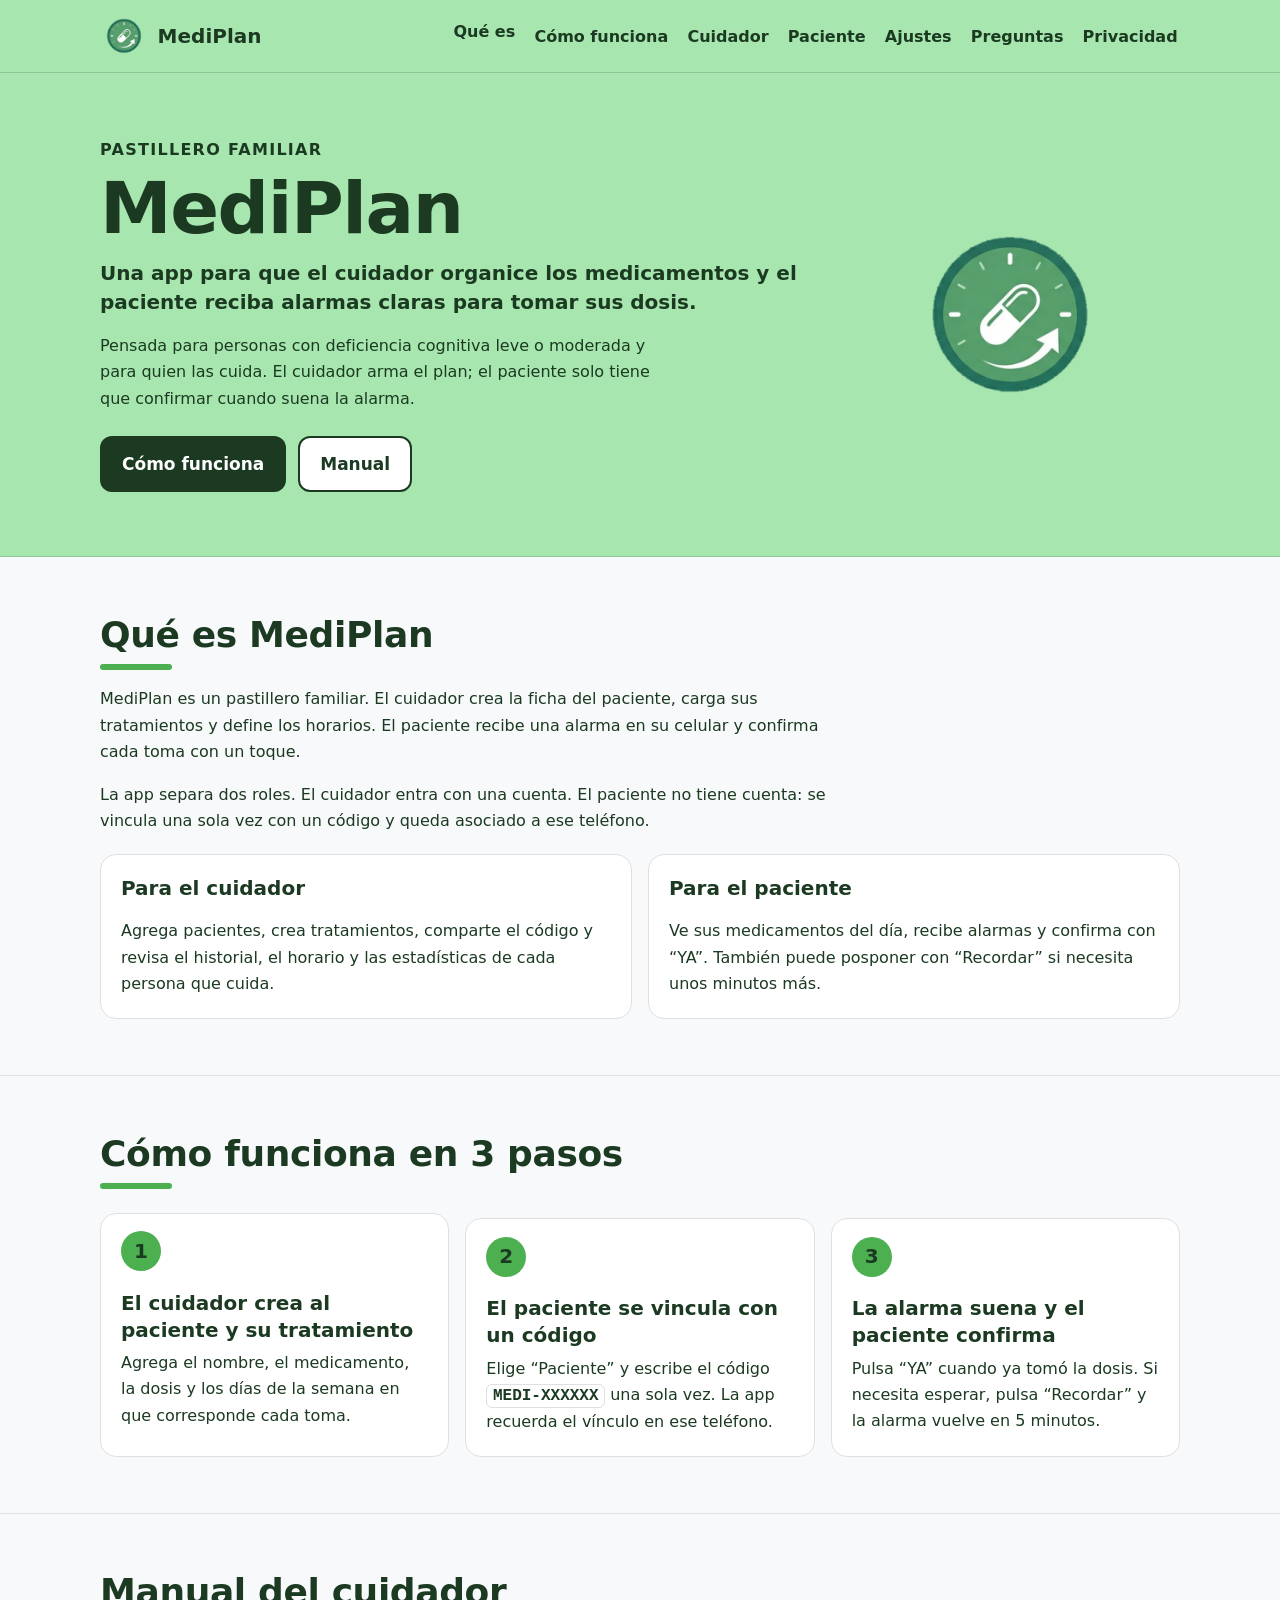
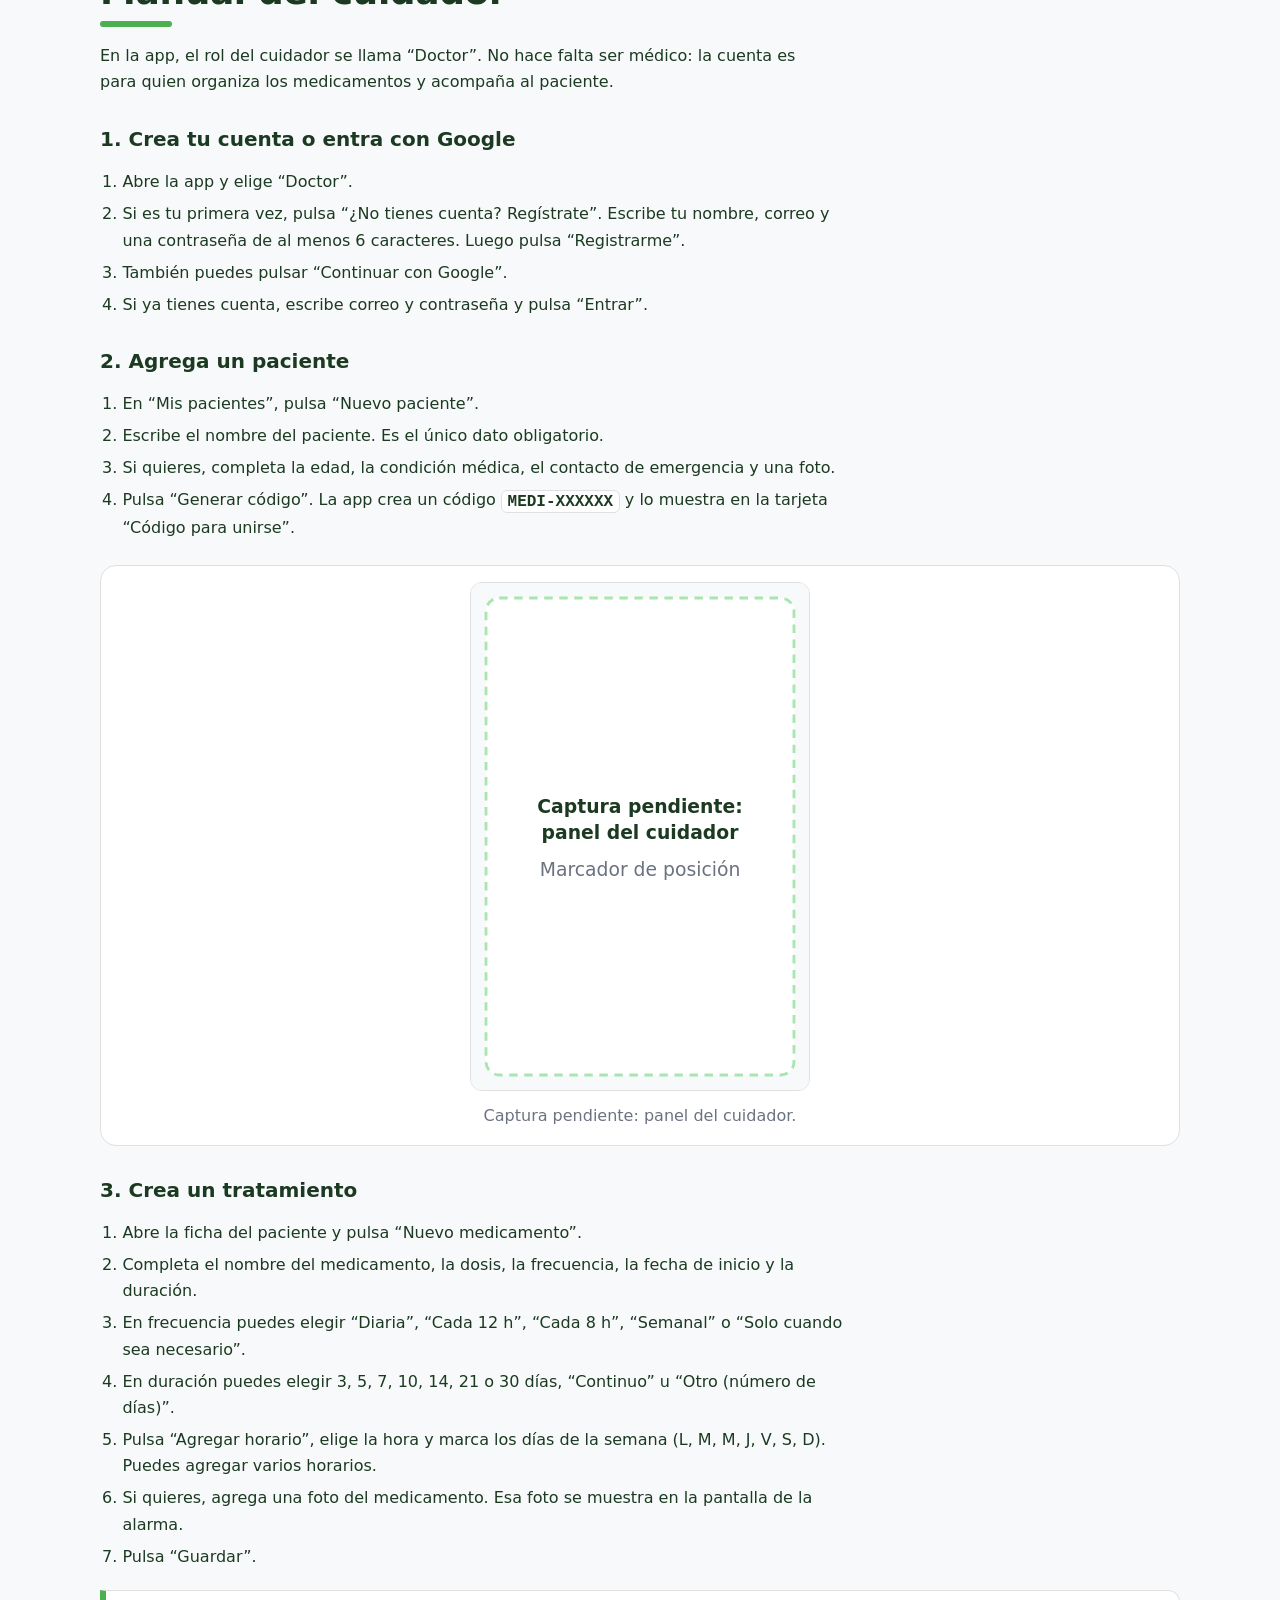
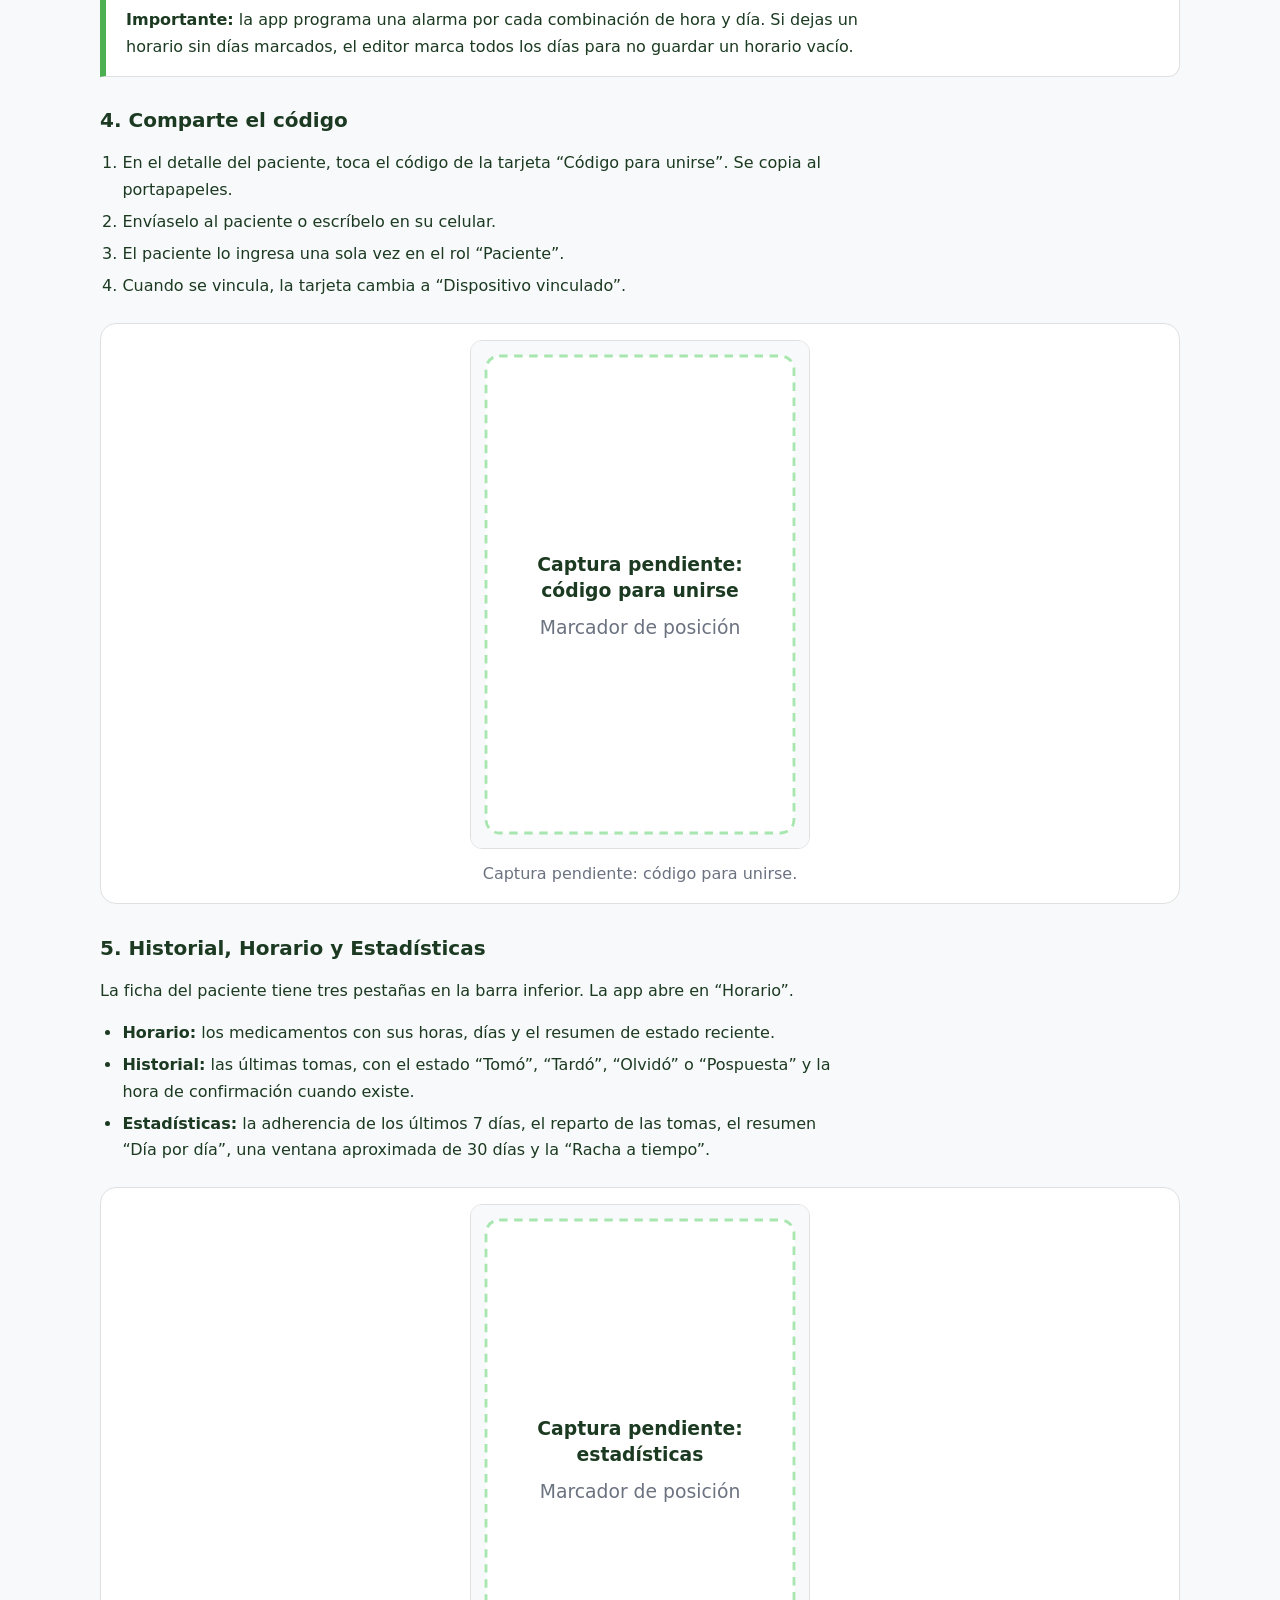
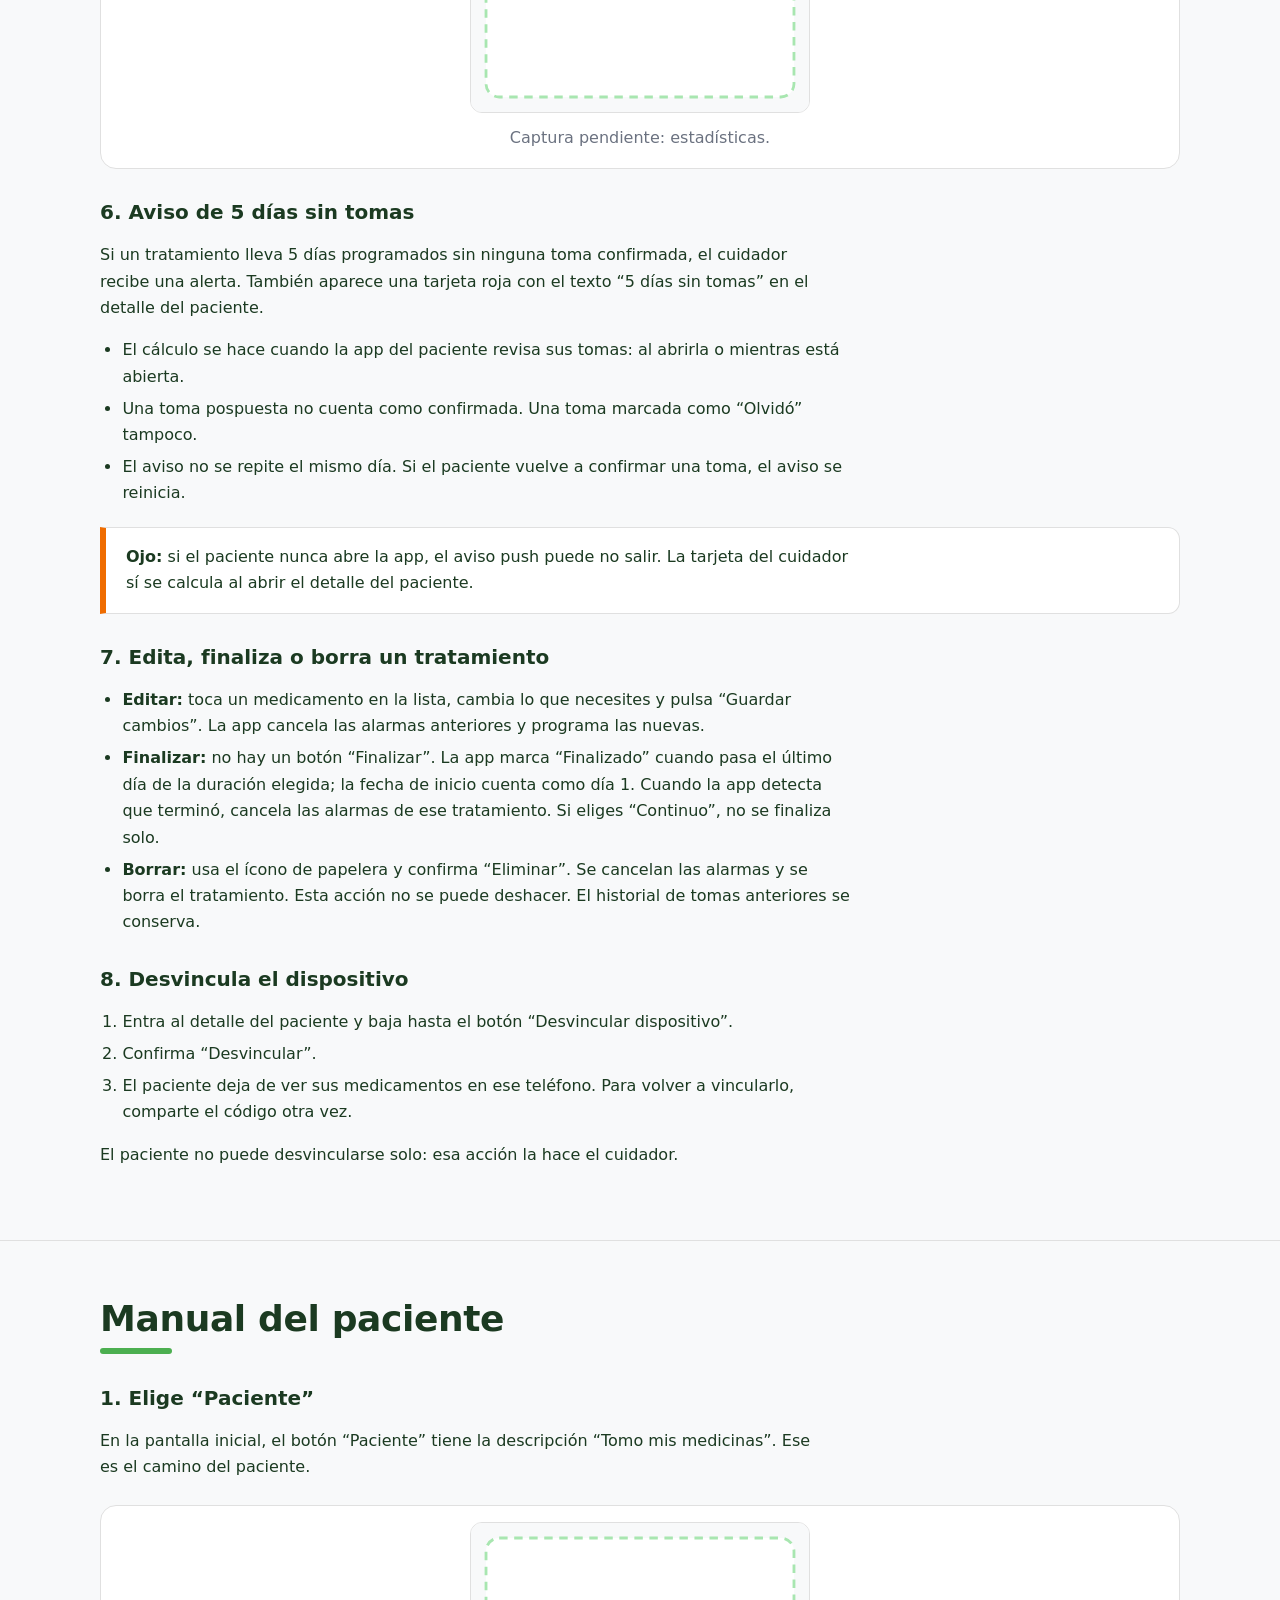
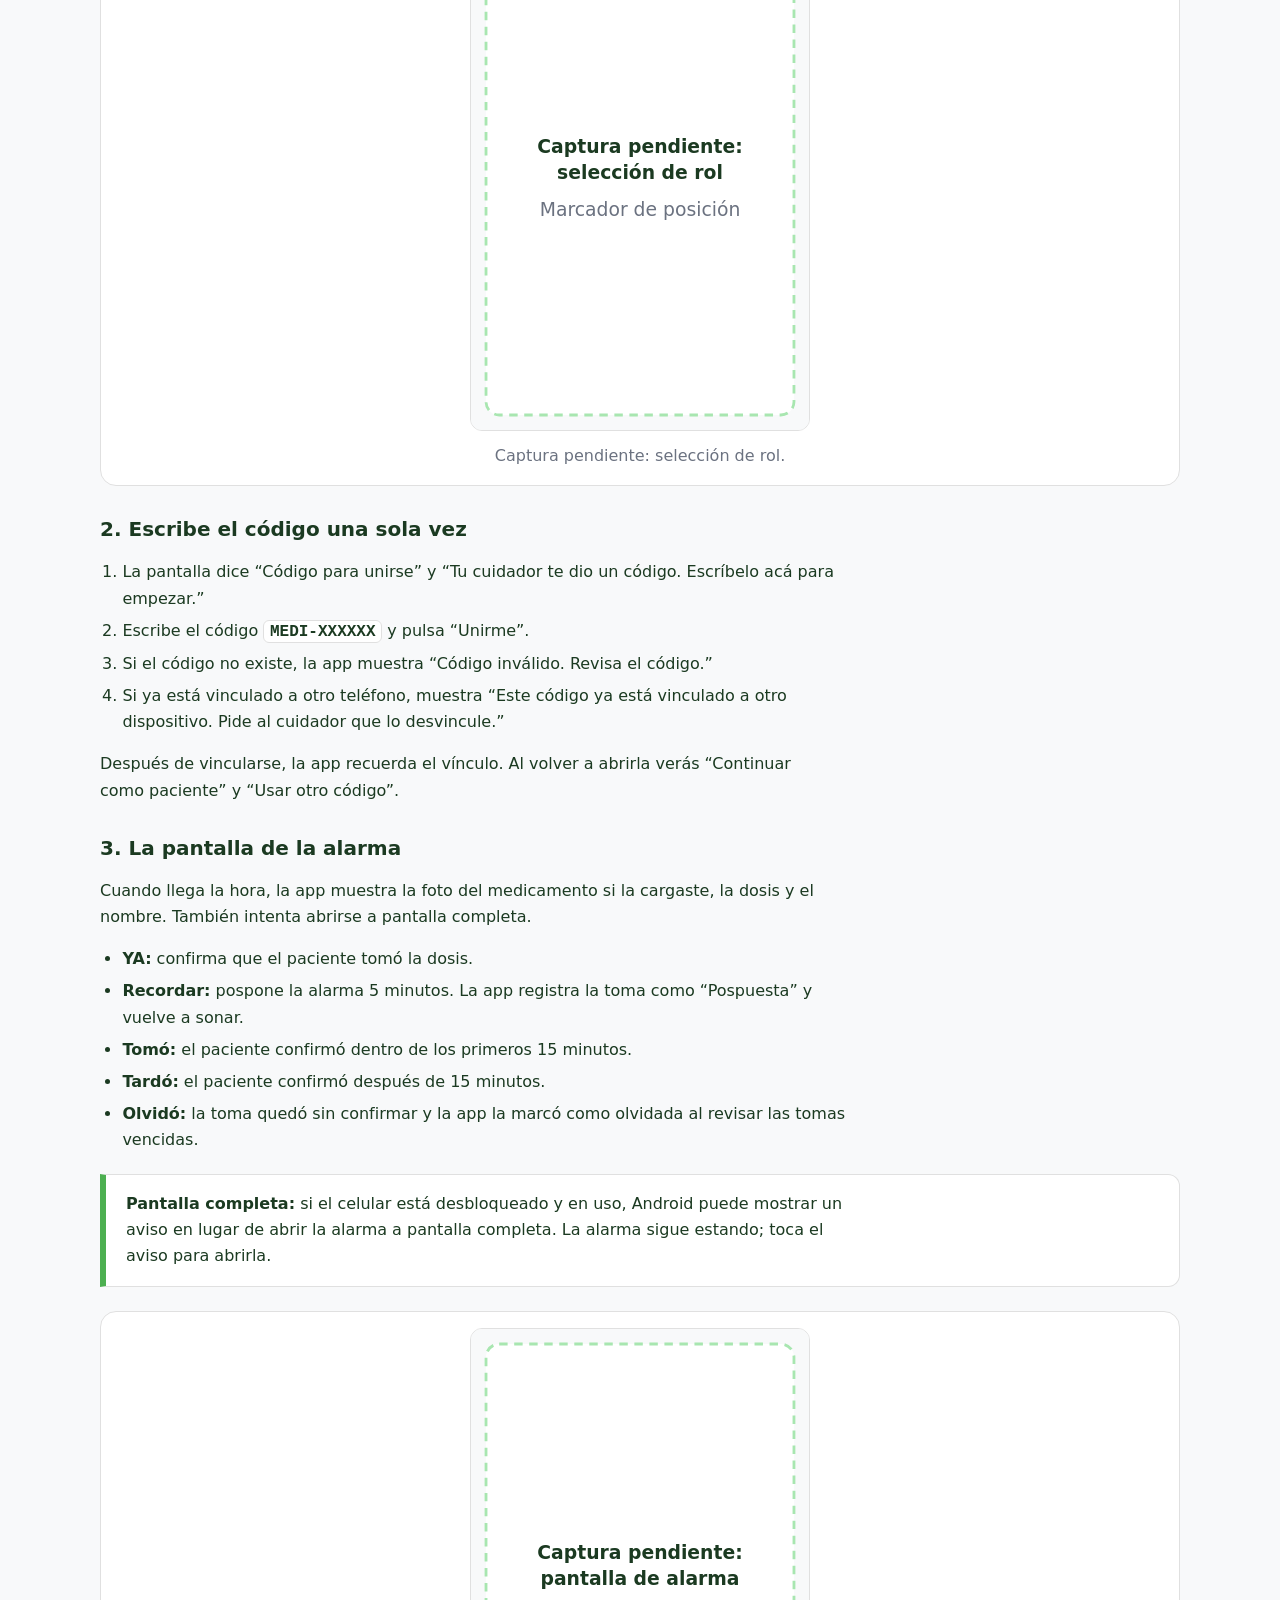
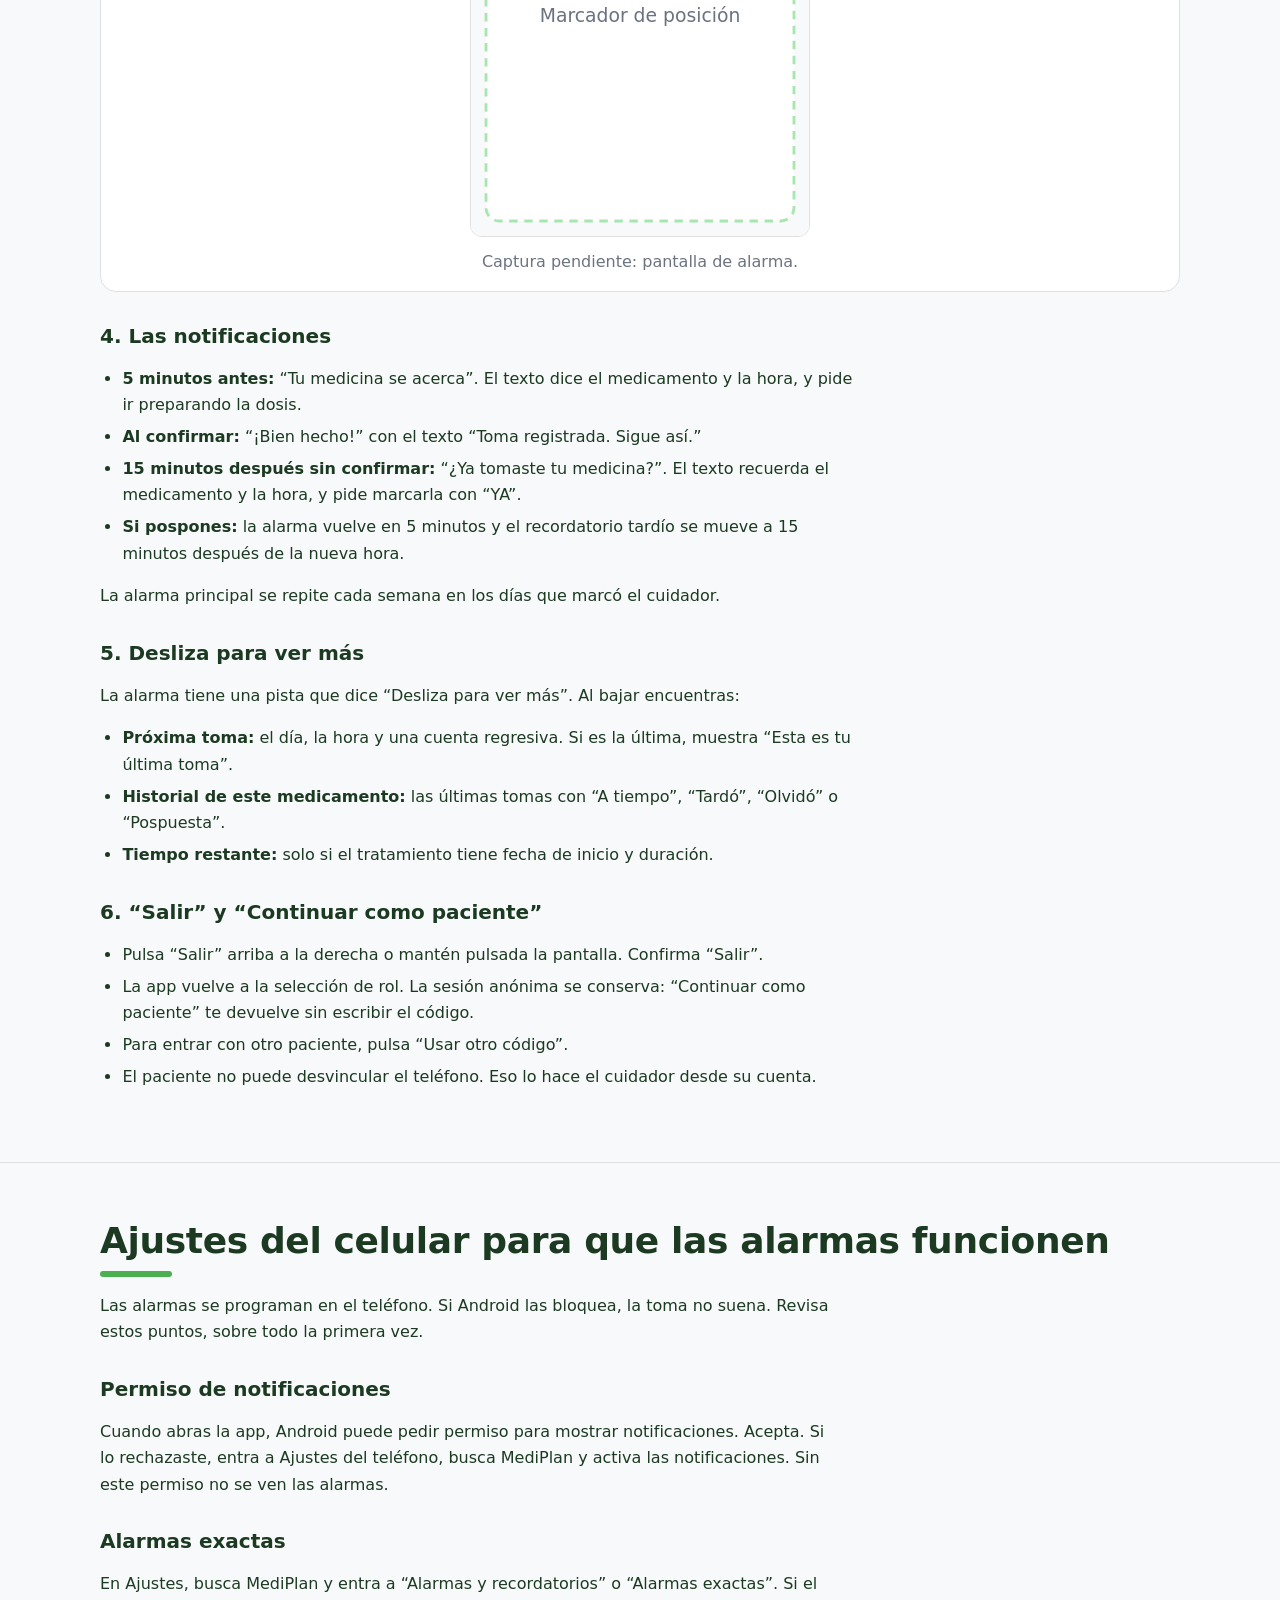
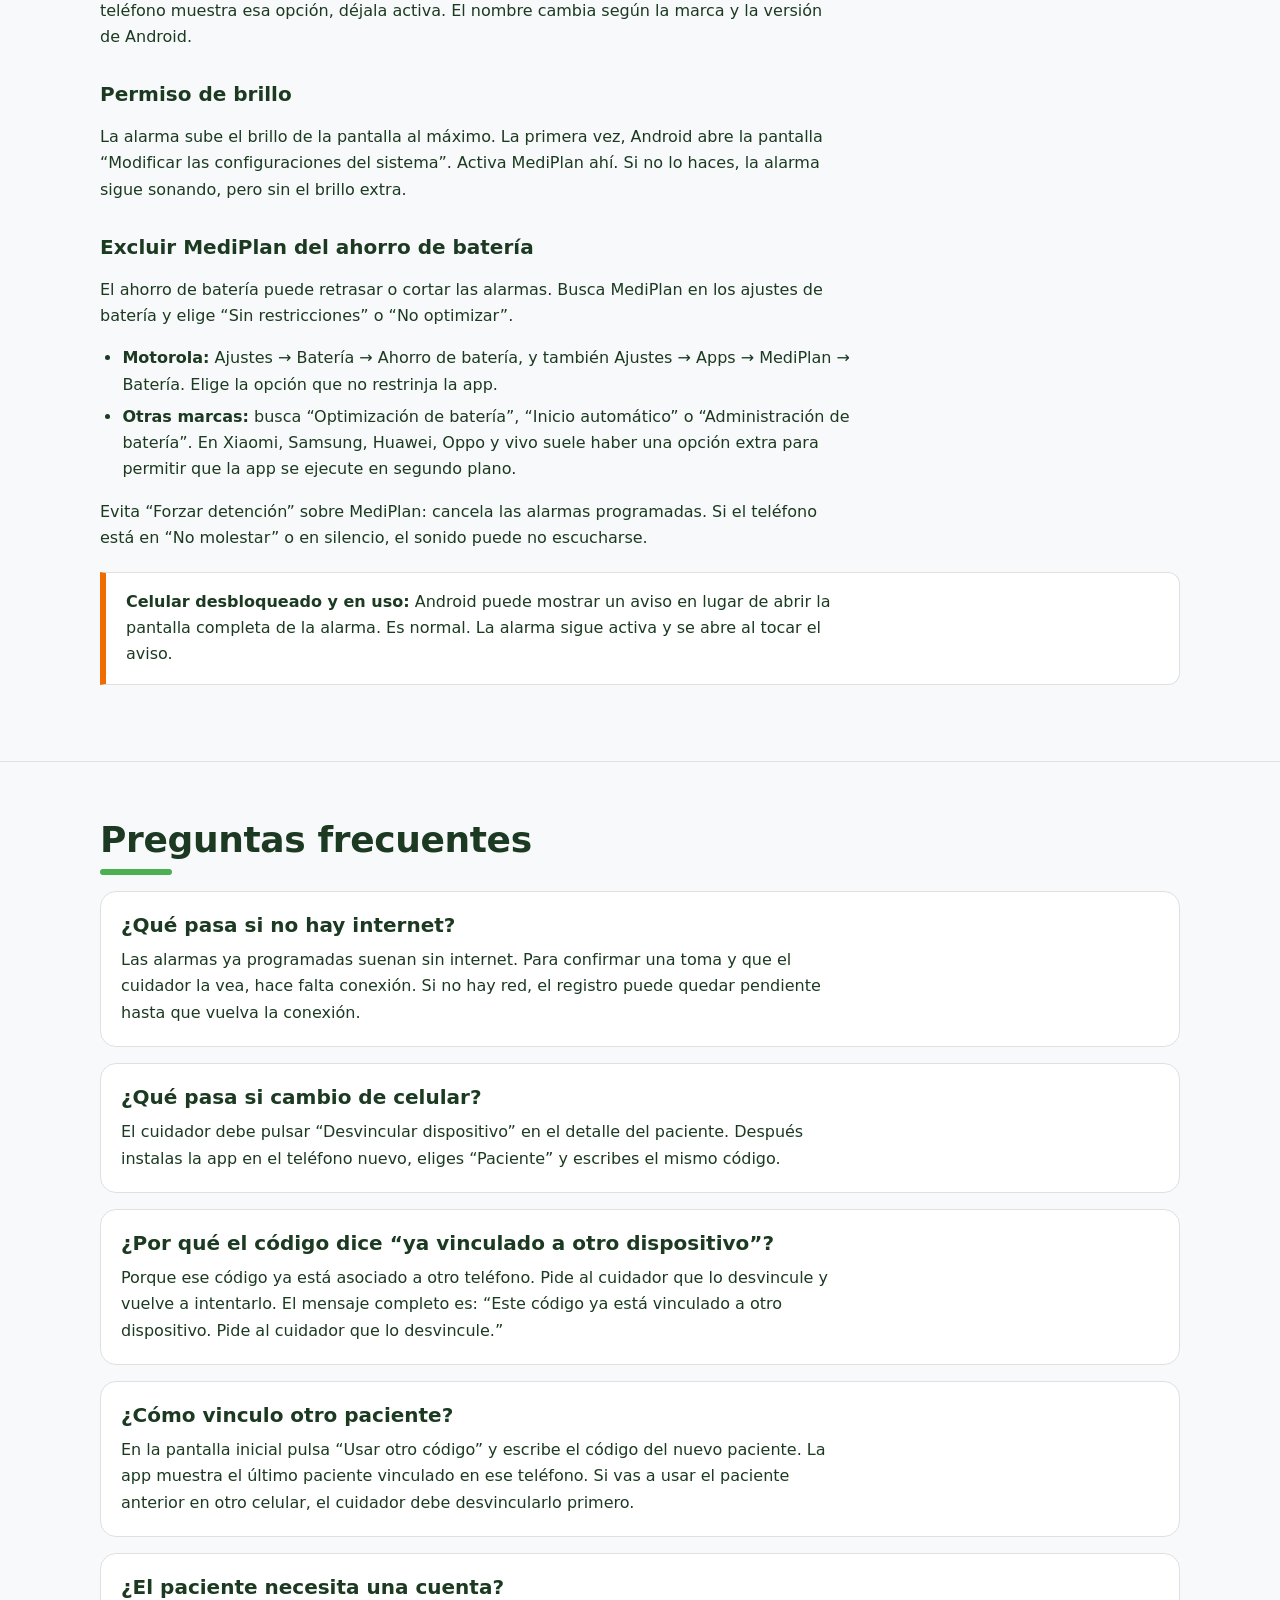
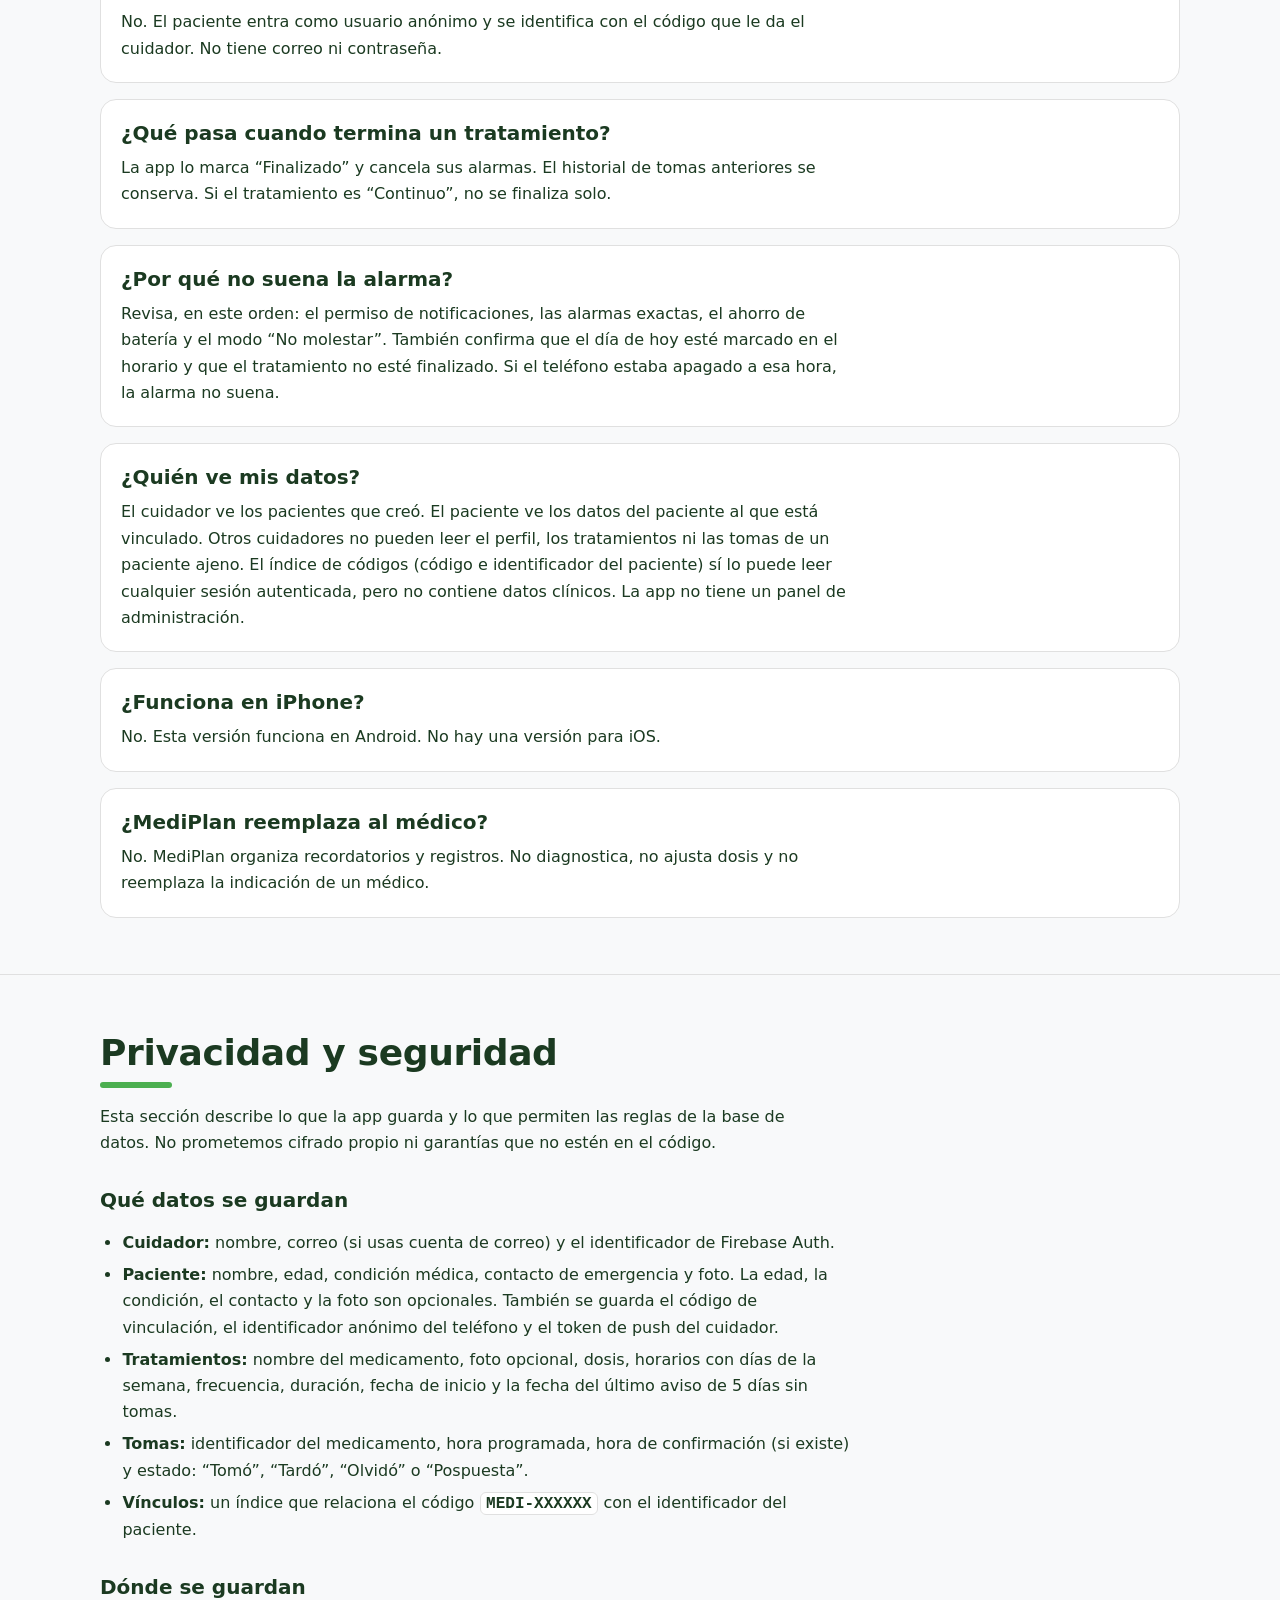
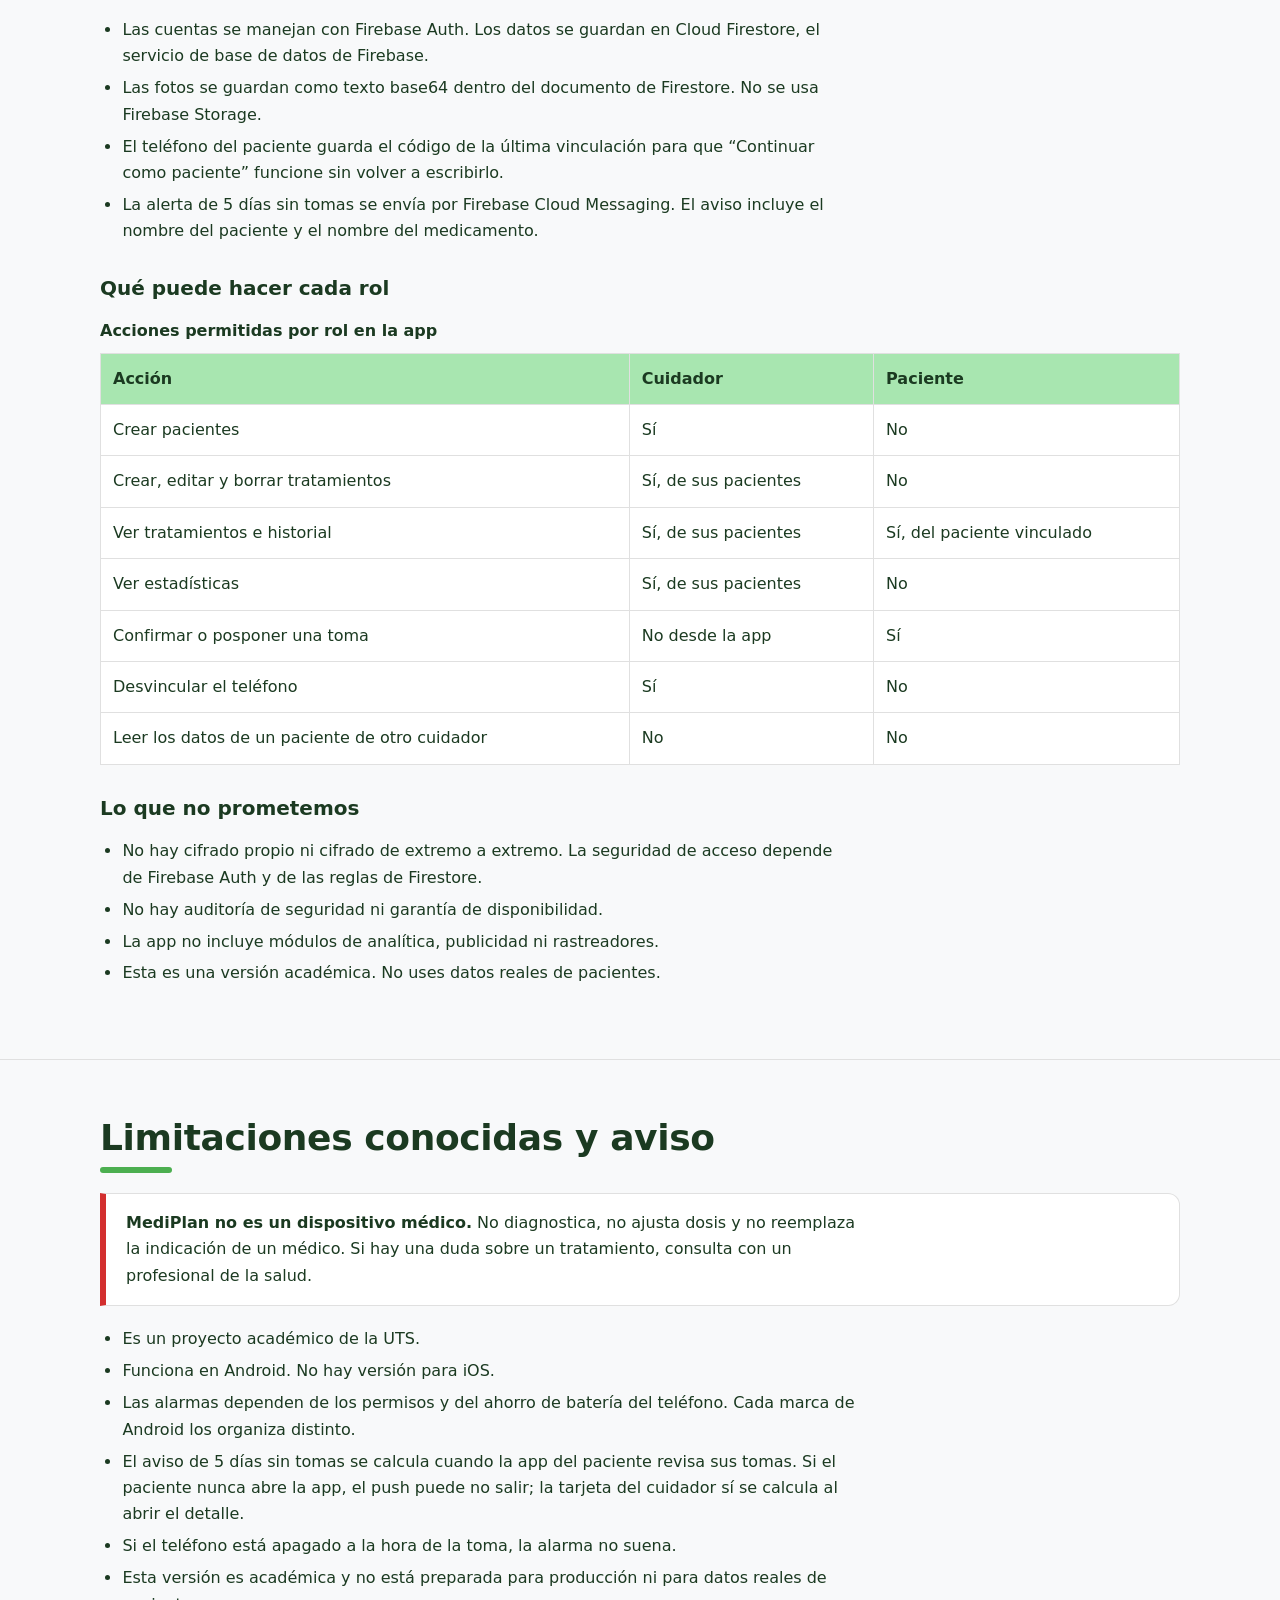
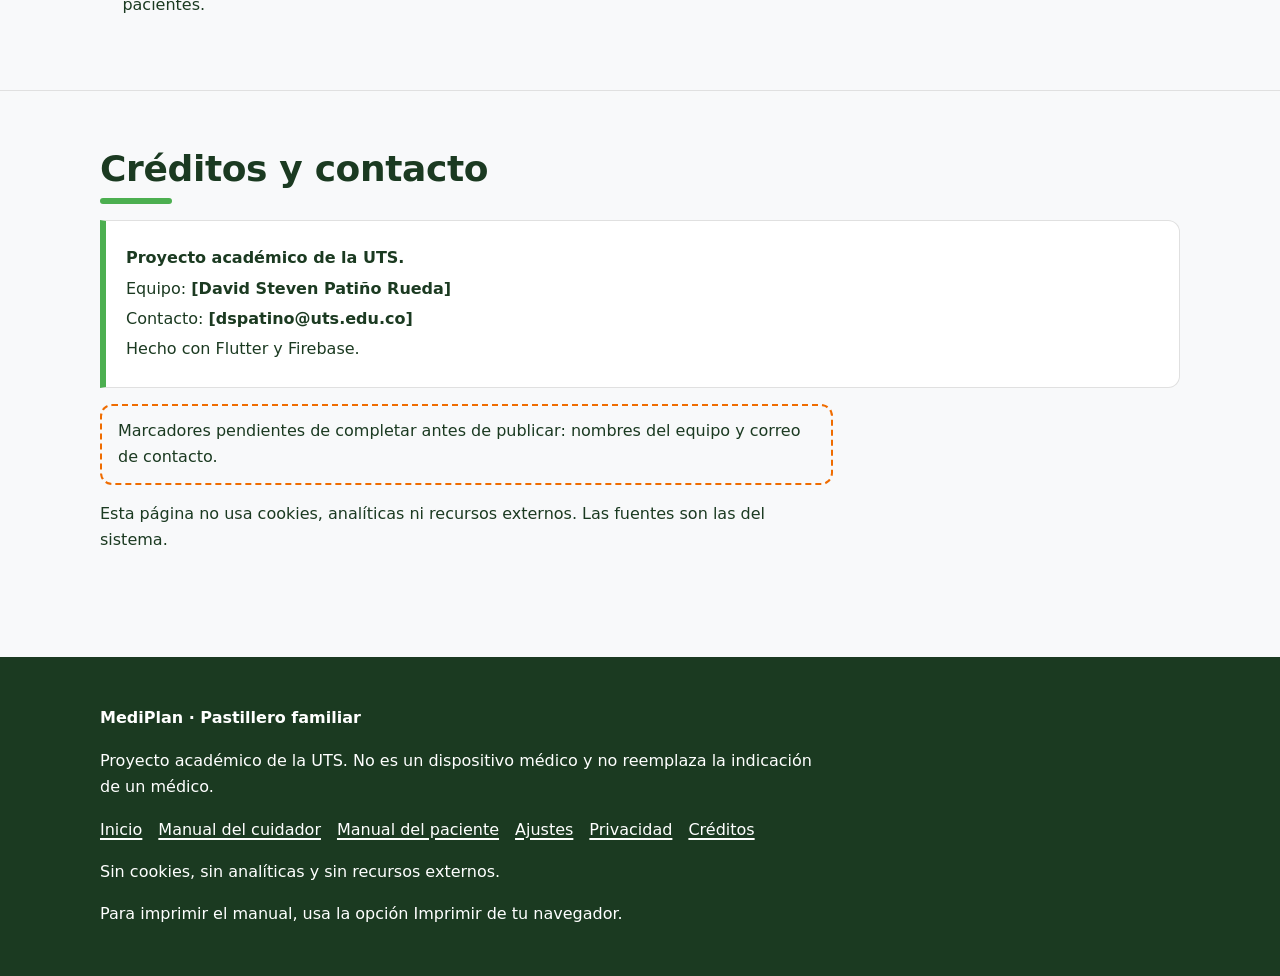
==== docs/index.html @ 3fa8bda4 "Landing page y manual de MediPlan en docs/" ====
<!DOCTYPE html>
<html lang="es">
<head>
<!--
  MediPlan · Página de presentación y manual
  ==========================================
  ANTES DE PUBLICAR, completa este bloque y la sección #creditos:

    Equipo:   [David Steven Patiño Rueda]
    Contacto: [correoej123@gmail.com]

  No hay enlaces externos, analíticas, cookies ni recursos remotos.
  Las capturas son marcadores en docs/img/: reemplázalos por imágenes reales
  cuando las tengas.
-->
  <meta charset="utf-8">
  <meta name="viewport" content="width=device-width, initial-scale=1">
  <meta name="description" content="MediPlan: pastillero familiar para cuidadores y pacientes. Manual de uso, alarmas, ajustes del celular y privacidad.">
  <meta name="theme-color" content="#A8E6B0">
  <title>MediPlan · Pastillero familiar</title>
  <link rel="icon" href="img/logo.png" type="image/png">
  <link rel="stylesheet" href="styles.css">
</head>
<body>
  <a class="skip-link" href="#contenido">Saltar al contenido</a>

  <header class="site-header">
    <div class="wrap header-inner">
      <a class="brand" href="#inicio" aria-label="MediPlan, volver al inicio">
        <img src="img/logo.png" alt="Logo de MediPlan: reloj verde con una cápsula y una flecha circular" width="48" height="48">
        <span>MediPlan</span>
      </a>
      <nav aria-label="Navegación principal">
        <ul class="nav-list">
          <li><a href="#que-es">Qué es</a></li>
          <li><a href="#como-funciona">Cómo funciona</a></li>
          <li><a href="#manual-cuidador">Cuidador</a></li>
          <li><a href="#manual-paciente">Paciente</a></li>
          <li><a href="#ajustes">Ajustes</a></li>
          <li><a href="#faq">Preguntas</a></li>
          <li><a href="#privacidad">Privacidad</a></li>
        </ul>
      </nav>
    </div>
  </header>

  <main id="contenido">
    <section id="inicio" class="hero" aria-labelledby="inicio-titulo">
      <div class="wrap hero-grid">
        <div>
          <p class="eyebrow">Pastillero familiar</p>
          <h1 id="inicio-titulo">MediPlan</h1>
          <p class="lead">Una app para que el cuidador organice los medicamentos y el paciente reciba alarmas claras para tomar sus dosis.</p>
          <p>Pensada para personas con deficiencia cognitiva leve o moderada y para quien las cuida. El cuidador arma el plan; el paciente solo tiene que confirmar cuando suena la alarma.</p>
          <div class="actions">
            <a class="btn btn-primary" href="#como-funciona">Cómo funciona</a>
            <a class="btn btn-secondary" href="#manual-cuidador">Manual</a>
          </div>
        </div>
        <div class="hero-art">
          <img src="img/logo.png" alt="Logo de MediPlan: círculo verde con un reloj, una cápsula y una flecha circular" width="220" height="220">
        </div>
      </div>
    </section>

    <section id="que-es" class="section" aria-labelledby="que-es-titulo">
      <div class="wrap">
        <h2 id="que-es-titulo">Qué es MediPlan</h2>
        <p>MediPlan es un pastillero familiar. El cuidador crea la ficha del paciente, carga sus tratamientos y define los horarios. El paciente recibe una alarma en su celular y confirma cada toma con un toque.</p>
        <p>La app separa dos roles. El cuidador entra con una cuenta. El paciente no tiene cuenta: se vincula una sola vez con un código y queda asociado a ese teléfono.</p>
        <div class="cards two">
          <article class="card">
            <h3>Para el cuidador</h3>
            <p>Agrega pacientes, crea tratamientos, comparte el código y revisa el historial, el horario y las estadísticas de cada persona que cuida.</p>
          </article>
          <article class="card">
            <h3>Para el paciente</h3>
            <p>Ve sus medicamentos del día, recibe alarmas y confirma con “YA”. También puede posponer con “Recordar” si necesita unos minutos más.</p>
          </article>
        </div>
      </div>
    </section>

    <section id="como-funciona" class="section" aria-labelledby="como-funciona-titulo">
      <div class="wrap">
        <h2 id="como-funciona-titulo">Cómo funciona en 3 pasos</h2>
        <ol class="steps">
          <li>
            <h3>El cuidador crea al paciente y su tratamiento</h3>
            <p>Agrega el nombre, el medicamento, la dosis y los días de la semana en que corresponde cada toma.</p>
          </li>
          <li>
            <h3>El paciente se vincula con un código</h3>
            <p>Elige “Paciente” y escribe el código <code>MEDI-XXXXXX</code> una sola vez. La app recuerda el vínculo en ese teléfono.</p>
          </li>
          <li>
            <h3>La alarma suena y el paciente confirma</h3>
            <p>Pulsa “YA” cuando ya tomó la dosis. Si necesita esperar, pulsa “Recordar” y la alarma vuelve en 5 minutos.</p>
          </li>
        </ol>
      </div>
    </section>

    <section id="manual-cuidador" class="section" aria-labelledby="manual-cuidador-titulo">
      <div class="wrap">
        <h2 id="manual-cuidador-titulo">Manual del cuidador</h2>
        <p>En la app, el rol del cuidador se llama “Doctor”. No hace falta ser médico: la cuenta es para quien organiza los medicamentos y acompaña al paciente.</p>

        <h3>1. Crea tu cuenta o entra con Google</h3>
        <ol>
          <li>Abre la app y elige “Doctor”.</li>
          <li>Si es tu primera vez, pulsa “¿No tienes cuenta? Regístrate”. Escribe tu nombre, correo y una contraseña de al menos 6 caracteres. Luego pulsa “Registrarme”.</li>
          <li>También puedes pulsar “Continuar con Google”.</li>
          <li>Si ya tienes cuenta, escribe correo y contraseña y pulsa “Entrar”.</li>
        </ol>

        <h3>2. Agrega un paciente</h3>
        <ol>
          <li>En “Mis pacientes”, pulsa “Nuevo paciente”.</li>
          <li>Escribe el nombre del paciente. Es el único dato obligatorio.</li>
          <li>Si quieres, completa la edad, la condición médica, el contacto de emergencia y una foto.</li>
          <li>Pulsa “Generar código”. La app crea un código <code>MEDI-XXXXXX</code> y lo muestra en la tarjeta “Código para unirse”.</li>
        </ol>
        <figure>
          <img src="img/captura-panel-cuidador.svg" alt="Captura pendiente: panel del cuidador" width="720" height="1080" loading="lazy">
          <figcaption>Captura pendiente: panel del cuidador.</figcaption>
        </figure>

        <h3>3. Crea un tratamiento</h3>
        <ol>
          <li>Abre la ficha del paciente y pulsa “Nuevo medicamento”.</li>
          <li>Completa el nombre del medicamento, la dosis, la frecuencia, la fecha de inicio y la duración.</li>
          <li>En frecuencia puedes elegir “Diaria”, “Cada 12 h”, “Cada 8 h”, “Semanal” o “Solo cuando sea necesario”.</li>
          <li>En duración puedes elegir 3, 5, 7, 10, 14, 21 o 30 días, “Continuo” u “Otro (número de días)”.</li>
          <li>Pulsa “Agregar horario”, elige la hora y marca los días de la semana (L, M, M, J, V, S, D). Puedes agregar varios horarios.</li>
          <li>Si quieres, agrega una foto del medicamento. Esa foto se muestra en la pantalla de la alarma.</li>
          <li>Pulsa “Guardar”.</li>
        </ol>
        <div class="callout">
          <p><strong>Importante:</strong> la app programa una alarma por cada combinación de hora y día. Si dejas un horario sin días marcados, el editor marca todos los días para no guardar un horario vacío.</p>
        </div>

        <h3>4. Comparte el código</h3>
        <ol>
          <li>En el detalle del paciente, toca el código de la tarjeta “Código para unirse”. Se copia al portapapeles.</li>
          <li>Envíaselo al paciente o escríbelo en su celular.</li>
          <li>El paciente lo ingresa una sola vez en el rol “Paciente”.</li>
          <li>Cuando se vincula, la tarjeta cambia a “Dispositivo vinculado”.</li>
        </ol>
        <figure>
          <img src="img/captura-codigo.svg" alt="Captura pendiente: código para unirse" width="720" height="1080" loading="lazy">
          <figcaption>Captura pendiente: código para unirse.</figcaption>
        </figure>

        <h3>5. Historial, Horario y Estadísticas</h3>
        <p>La ficha del paciente tiene tres pestañas en la barra inferior. La app abre en “Horario”.</p>
        <ul>
          <li><strong>Horario:</strong> los medicamentos con sus horas, días y el resumen de estado reciente.</li>
          <li><strong>Historial:</strong> las últimas tomas, con el estado “Tomó”, “Tardó”, “Olvidó” o “Pospuesta” y la hora de confirmación cuando existe.</li>
          <li><strong>Estadísticas:</strong> la adherencia de los últimos 7 días, el reparto de las tomas, el resumen “Día por día”, una ventana aproximada de 30 días y la “Racha a tiempo”.</li>
        </ul>
        <figure>
          <img src="img/captura-estadisticas.svg" alt="Captura pendiente: estadísticas" width="720" height="1080" loading="lazy">
          <figcaption>Captura pendiente: estadísticas.</figcaption>
        </figure>

        <h3>6. Aviso de 5 días sin tomas</h3>
        <p>Si un tratamiento lleva 5 días programados sin ninguna toma confirmada, el cuidador recibe una alerta. También aparece una tarjeta roja con el texto “5 días sin tomas” en el detalle del paciente.</p>
        <ul>
          <li>El cálculo se hace cuando la app del paciente revisa sus tomas: al abrirla o mientras está abierta.</li>
          <li>Una toma pospuesta no cuenta como confirmada. Una toma marcada como “Olvidó” tampoco.</li>
          <li>El aviso no se repite el mismo día. Si el paciente vuelve a confirmar una toma, el aviso se reinicia.</li>
        </ul>
        <div class="callout callout-warning">
          <p><strong>Ojo:</strong> si el paciente nunca abre la app, el aviso push puede no salir. La tarjeta del cuidador sí se calcula al abrir el detalle del paciente.</p>
        </div>

        <h3>7. Edita, finaliza o borra un tratamiento</h3>
        <ul>
          <li><strong>Editar:</strong> toca un medicamento en la lista, cambia lo que necesites y pulsa “Guardar cambios”. La app cancela las alarmas anteriores y programa las nuevas.</li>
          <li><strong>Finalizar:</strong> no hay un botón “Finalizar”. La app marca “Finalizado” cuando pasa el último día de la duración elegida; la fecha de inicio cuenta como día 1. Cuando la app detecta que terminó, cancela las alarmas de ese tratamiento. Si eliges “Continuo”, no se finaliza solo.</li>
          <li><strong>Borrar:</strong> usa el ícono de papelera y confirma “Eliminar”. Se cancelan las alarmas y se borra el tratamiento. Esta acción no se puede deshacer. El historial de tomas anteriores se conserva.</li>
        </ul>

        <h3>8. Desvincula el dispositivo</h3>
        <ol>
          <li>Entra al detalle del paciente y baja hasta el botón “Desvincular dispositivo”.</li>
          <li>Confirma “Desvincular”.</li>
          <li>El paciente deja de ver sus medicamentos en ese teléfono. Para volver a vincularlo, comparte el código otra vez.</li>
        </ol>
        <p>El paciente no puede desvincularse solo: esa acción la hace el cuidador.</p>
      </div>
    </section>

    <section id="manual-paciente" class="section" aria-labelledby="manual-paciente-titulo">
      <div class="wrap">
        <h2 id="manual-paciente-titulo">Manual del paciente</h2>

        <h3>1. Elige “Paciente”</h3>
        <p>En la pantalla inicial, el botón “Paciente” tiene la descripción “Tomo mis medicinas”. Ese es el camino del paciente.</p>
        <figure>
          <img src="img/captura-seleccion-rol.svg" alt="Captura pendiente: selección de rol" width="720" height="1080" loading="lazy">
          <figcaption>Captura pendiente: selección de rol.</figcaption>
        </figure>

        <h3>2. Escribe el código una sola vez</h3>
        <ol>
          <li>La pantalla dice “Código para unirse” y “Tu cuidador te dio un código. Escríbelo acá para empezar.”</li>
          <li>Escribe el código <code>MEDI-XXXXXX</code> y pulsa “Unirme”.</li>
          <li>Si el código no existe, la app muestra “Código inválido. Revisa el código.”</li>
          <li>Si ya está vinculado a otro teléfono, muestra “Este código ya está vinculado a otro dispositivo. Pide al cuidador que lo desvincule.”</li>
        </ol>
        <p>Después de vincularse, la app recuerda el vínculo. Al volver a abrirla verás “Continuar como paciente” y “Usar otro código”.</p>

        <h3>3. La pantalla de la alarma</h3>
        <p>Cuando llega la hora, la app muestra la foto del medicamento si la cargaste, la dosis y el nombre. También intenta abrirse a pantalla completa.</p>
        <ul>
          <li><strong>YA:</strong> confirma que el paciente tomó la dosis.</li>
          <li><strong>Recordar:</strong> pospone la alarma 5 minutos. La app registra la toma como “Pospuesta” y vuelve a sonar.</li>
          <li><strong>Tomó:</strong> el paciente confirmó dentro de los primeros 15 minutos.</li>
          <li><strong>Tardó:</strong> el paciente confirmó después de 15 minutos.</li>
          <li><strong>Olvidó:</strong> la toma quedó sin confirmar y la app la marcó como olvidada al revisar las tomas vencidas.</li>
        </ul>
        <div class="callout">
          <p><strong>Pantalla completa:</strong> si el celular está desbloqueado y en uso, Android puede mostrar un aviso en lugar de abrir la alarma a pantalla completa. La alarma sigue estando; toca el aviso para abrirla.</p>
        </div>
        <figure>
          <img src="img/captura-alarma.svg" alt="Captura pendiente: pantalla de alarma" width="720" height="1080" loading="lazy">
          <figcaption>Captura pendiente: pantalla de alarma.</figcaption>
        </figure>

        <h3>4. Las notificaciones</h3>
        <ul>
          <li><strong>5 minutos antes:</strong> “Tu medicina se acerca”. El texto dice el medicamento y la hora, y pide ir preparando la dosis.</li>
          <li><strong>Al confirmar:</strong> “¡Bien hecho!” con el texto “Toma registrada. Sigue así.”</li>
          <li><strong>15 minutos después sin confirmar:</strong> “¿Ya tomaste tu medicina?”. El texto recuerda el medicamento y la hora, y pide marcarla con “YA”.</li>
          <li><strong>Si pospones:</strong> la alarma vuelve en 5 minutos y el recordatorio tardío se mueve a 15 minutos después de la nueva hora.</li>
        </ul>
        <p>La alarma principal se repite cada semana en los días que marcó el cuidador.</p>

        <h3>5. Desliza para ver más</h3>
        <p>La alarma tiene una pista que dice “Desliza para ver más”. Al bajar encuentras:</p>
        <ul>
          <li><strong>Próxima toma:</strong> el día, la hora y una cuenta regresiva. Si es la última, muestra “Esta es tu última toma”.</li>
          <li><strong>Historial de este medicamento:</strong> las últimas tomas con “A tiempo”, “Tardó”, “Olvidó” o “Pospuesta”.</li>
          <li><strong>Tiempo restante:</strong> solo si el tratamiento tiene fecha de inicio y duración.</li>
        </ul>

        <h3>6. “Salir” y “Continuar como paciente”</h3>
        <ul>
          <li>Pulsa “Salir” arriba a la derecha o mantén pulsada la pantalla. Confirma “Salir”.</li>
          <li>La app vuelve a la selección de rol. La sesión anónima se conserva: “Continuar como paciente” te devuelve sin escribir el código.</li>
          <li>Para entrar con otro paciente, pulsa “Usar otro código”.</li>
          <li>El paciente no puede desvincular el teléfono. Eso lo hace el cuidador desde su cuenta.</li>
        </ul>
      </div>
    </section>

    <section id="ajustes" class="section" aria-labelledby="ajustes-titulo">
      <div class="wrap">
        <h2 id="ajustes-titulo">Ajustes del celular para que las alarmas funcionen</h2>
        <p>Las alarmas se programan en el teléfono. Si Android las bloquea, la toma no suena. Revisa estos puntos, sobre todo la primera vez.</p>

        <h3>Permiso de notificaciones</h3>
        <p>Cuando abras la app, Android puede pedir permiso para mostrar notificaciones. Acepta. Si lo rechazaste, entra a Ajustes del teléfono, busca MediPlan y activa las notificaciones. Sin este permiso no se ven las alarmas.</p>

        <h3>Alarmas exactas</h3>
        <p>En Ajustes, busca MediPlan y entra a “Alarmas y recordatorios” o “Alarmas exactas”. Si el teléfono muestra esa opción, déjala activa. El nombre cambia según la marca y la versión de Android.</p>

        <h3>Permiso de brillo</h3>
        <p>La alarma sube el brillo de la pantalla al máximo. La primera vez, Android abre la pantalla “Modificar las configuraciones del sistema”. Activa MediPlan ahí. Si no lo haces, la alarma sigue sonando, pero sin el brillo extra.</p>

        <h3>Excluir MediPlan del ahorro de batería</h3>
        <p>El ahorro de batería puede retrasar o cortar las alarmas. Busca MediPlan en los ajustes de batería y elige “Sin restricciones” o “No optimizar”.</p>
        <ul>
          <li><strong>Motorola:</strong> Ajustes → Batería → Ahorro de batería, y también Ajustes → Apps → MediPlan → Batería. Elige la opción que no restrinja la app.</li>
          <li><strong>Otras marcas:</strong> busca “Optimización de batería”, “Inicio automático” o “Administración de batería”. En Xiaomi, Samsung, Huawei, Oppo y vivo suele haber una opción extra para permitir que la app se ejecute en segundo plano.</li>
        </ul>
        <p>Evita “Forzar detención” sobre MediPlan: cancela las alarmas programadas. Si el teléfono está en “No molestar” o en silencio, el sonido puede no escucharse.</p>

        <div class="callout callout-warning">
          <p><strong>Celular desbloqueado y en uso:</strong> Android puede mostrar un aviso en lugar de abrir la pantalla completa de la alarma. Es normal. La alarma sigue activa y se abre al tocar el aviso.</p>
        </div>
      </div>
    </section>

    <section id="faq" class="section" aria-labelledby="faq-titulo">
      <div class="wrap">
        <h2 id="faq-titulo">Preguntas frecuentes</h2>

        <article class="faq-item">
          <h3>¿Qué pasa si no hay internet?</h3>
          <p>Las alarmas ya programadas suenan sin internet. Para confirmar una toma y que el cuidador la vea, hace falta conexión. Si no hay red, el registro puede quedar pendiente hasta que vuelva la conexión.</p>
        </article>

        <article class="faq-item">
          <h3>¿Qué pasa si cambio de celular?</h3>
          <p>El cuidador debe pulsar “Desvincular dispositivo” en el detalle del paciente. Después instalas la app en el teléfono nuevo, eliges “Paciente” y escribes el mismo código.</p>
        </article>

        <article class="faq-item">
          <h3>¿Por qué el código dice “ya vinculado a otro dispositivo”?</h3>
          <p>Porque ese código ya está asociado a otro teléfono. Pide al cuidador que lo desvincule y vuelve a intentarlo. El mensaje completo es: “Este código ya está vinculado a otro dispositivo. Pide al cuidador que lo desvincule.”</p>
        </article>

        <article class="faq-item">
          <h3>¿Cómo vinculo otro paciente?</h3>
          <p>En la pantalla inicial pulsa “Usar otro código” y escribe el código del nuevo paciente. La app muestra el último paciente vinculado en ese teléfono. Si vas a usar el paciente anterior en otro celular, el cuidador debe desvincularlo primero.</p>
        </article>

        <article class="faq-item">
          <h3>¿El paciente necesita una cuenta?</h3>
          <p>No. El paciente entra como usuario anónimo y se identifica con el código que le da el cuidador. No tiene correo ni contraseña.</p>
        </article>

        <article class="faq-item">
          <h3>¿Qué pasa cuando termina un tratamiento?</h3>
          <p>La app lo marca “Finalizado” y cancela sus alarmas. El historial de tomas anteriores se conserva. Si el tratamiento es “Continuo”, no se finaliza solo.</p>
        </article>

        <article class="faq-item">
          <h3>¿Por qué no suena la alarma?</h3>
          <p>Revisa, en este orden: el permiso de notificaciones, las alarmas exactas, el ahorro de batería y el modo “No molestar”. También confirma que el día de hoy esté marcado en el horario y que el tratamiento no esté finalizado. Si el teléfono estaba apagado a esa hora, la alarma no suena.</p>
        </article>

        <article class="faq-item">
          <h3>¿Quién ve mis datos?</h3>
          <p>El cuidador ve los pacientes que creó. El paciente ve los datos del paciente al que está vinculado. Otros cuidadores no pueden leer el perfil, los tratamientos ni las tomas de un paciente ajeno. El índice de códigos (código e identificador del paciente) sí lo puede leer cualquier sesión autenticada, pero no contiene datos clínicos. La app no tiene un panel de administración.</p>
        </article>

        <article class="faq-item">
          <h3>¿Funciona en iPhone?</h3>
          <p>No. Esta versión funciona en Android. No hay una versión para iOS.</p>
        </article>

        <article class="faq-item">
          <h3>¿MediPlan reemplaza al médico?</h3>
          <p>No. MediPlan organiza recordatorios y registros. No diagnostica, no ajusta dosis y no reemplaza la indicación de un médico.</p>
        </article>
      </div>
    </section>

    <section id="privacidad" class="section" aria-labelledby="privacidad-titulo">
      <div class="wrap">
        <h2 id="privacidad-titulo">Privacidad y seguridad</h2>
        <p>Esta sección describe lo que la app guarda y lo que permiten las reglas de la base de datos. No prometemos cifrado propio ni garantías que no estén en el código.</p>

        <h3>Qué datos se guardan</h3>
        <ul>
          <li><strong>Cuidador:</strong> nombre, correo (si usas cuenta de correo) y el identificador de Firebase Auth.</li>
          <li><strong>Paciente:</strong> nombre, edad, condición médica, contacto de emergencia y foto. La edad, la condición, el contacto y la foto son opcionales. También se guarda el código de vinculación, el identificador anónimo del teléfono y el token de push del cuidador.</li>
          <li><strong>Tratamientos:</strong> nombre del medicamento, foto opcional, dosis, horarios con días de la semana, frecuencia, duración, fecha de inicio y la fecha del último aviso de 5 días sin tomas.</li>
          <li><strong>Tomas:</strong> identificador del medicamento, hora programada, hora de confirmación (si existe) y estado: “Tomó”, “Tardó”, “Olvidó” o “Pospuesta”.</li>
          <li><strong>Vínculos:</strong> un índice que relaciona el código <code>MEDI-XXXXXX</code> con el identificador del paciente.</li>
        </ul>

        <h3>Dónde se guardan</h3>
        <ul>
          <li>Las cuentas se manejan con Firebase Auth. Los datos se guardan en Cloud Firestore, el servicio de base de datos de Firebase.</li>
          <li>Las fotos se guardan como texto base64 dentro del documento de Firestore. No se usa Firebase Storage.</li>
          <li>El teléfono del paciente guarda el código de la última vinculación para que “Continuar como paciente” funcione sin volver a escribirlo.</li>
          <li>La alerta de 5 días sin tomas se envía por Firebase Cloud Messaging. El aviso incluye el nombre del paciente y el nombre del medicamento.</li>
        </ul>

        <h3>Qué puede hacer cada rol</h3>
        <div class="table-wrap">
          <table>
            <caption>Acciones permitidas por rol en la app</caption>
            <thead>
              <tr>
                <th scope="col">Acción</th>
                <th scope="col">Cuidador</th>
                <th scope="col">Paciente</th>
              </tr>
            </thead>
            <tbody>
              <tr>
                <td>Crear pacientes</td>
                <td>Sí</td>
                <td>No</td>
              </tr>
              <tr>
                <td>Crear, editar y borrar tratamientos</td>
                <td>Sí, de sus pacientes</td>
                <td>No</td>
              </tr>
              <tr>
                <td>Ver tratamientos e historial</td>
                <td>Sí, de sus pacientes</td>
                <td>Sí, del paciente vinculado</td>
              </tr>
              <tr>
                <td>Ver estadísticas</td>
                <td>Sí, de sus pacientes</td>
                <td>No</td>
              </tr>
              <tr>
                <td>Confirmar o posponer una toma</td>
                <td>No desde la app</td>
                <td>Sí</td>
              </tr>
              <tr>
                <td>Desvincular el teléfono</td>
                <td>Sí</td>
                <td>No</td>
              </tr>
              <tr>
                <td>Leer los datos de un paciente de otro cuidador</td>
                <td>No</td>
                <td>No</td>
              </tr>
            </tbody>
          </table>
        </div>

        <h3>Lo que no prometemos</h3>
        <ul>
          <li>No hay cifrado propio ni cifrado de extremo a extremo. La seguridad de acceso depende de Firebase Auth y de las reglas de Firestore.</li>
          <li>No hay auditoría de seguridad ni garantía de disponibilidad.</li>
          <li>La app no incluye módulos de analítica, publicidad ni rastreadores.</li>
          <li>Esta es una versión académica. No uses datos reales de pacientes.</li>
        </ul>
      </div>
    </section>

    <section id="limitaciones" class="section" aria-labelledby="limitaciones-titulo">
      <div class="wrap">
        <h2 id="limitaciones-titulo">Limitaciones conocidas y aviso</h2>
        <div class="callout callout-danger">
          <p><strong>MediPlan no es un dispositivo médico.</strong> No diagnostica, no ajusta dosis y no reemplaza la indicación de un médico. Si hay una duda sobre un tratamiento, consulta con un profesional de la salud.</p>
        </div>
        <ul>
          <li>Es un proyecto académico de la UTS.</li>
          <li>Funciona en Android. No hay versión para iOS.</li>
          <li>Las alarmas dependen de los permisos y del ahorro de batería del teléfono. Cada marca de Android los organiza distinto.</li>
          <li>El aviso de 5 días sin tomas se calcula cuando la app del paciente revisa sus tomas. Si el paciente nunca abre la app, el push puede no salir; la tarjeta del cuidador sí se calcula al abrir el detalle.</li>
          <li>Si el teléfono está apagado a la hora de la toma, la alarma no suena.</li>
          <li>Esta versión es académica y no está preparada para producción ni para datos reales de pacientes.</li>
        </ul>
      </div>
    </section>

    <section id="creditos" class="section" aria-labelledby="creditos-titulo">
      <div class="wrap">
        <h2 id="creditos-titulo">Créditos y contacto</h2>
        <div class="credits">
          <p><strong>Proyecto académico de la UTS.</strong></p>
          <p>Equipo: <strong>[David Steven Patiño Rueda]</strong></p>
          <p>Contacto: <strong>[dspatino@uts.edu.co]</strong></p>
          <p>Hecho con Flutter y Firebase.</p>
        </div>
        <p class="todo">Marcadores pendientes de completar antes de publicar: nombres del equipo y correo de contacto.</p>
        <p>Esta página no usa cookies, analíticas ni recursos externos. Las fuentes son las del sistema.</p>
      </div>
    </section>
  </main>

  <footer class="site-footer">
    <div class="wrap">
      <p><strong>MediPlan · Pastillero familiar</strong></p>
      <p>Proyecto académico de la UTS. No es un dispositivo médico y no reemplaza la indicación de un médico.</p>
      <nav aria-label="Navegación del pie de página">
        <ul class="footer-nav">
          <li><a href="#inicio">Inicio</a></li>
          <li><a href="#manual-cuidador">Manual del cuidador</a></li>
          <li><a href="#manual-paciente">Manual del paciente</a></li>
          <li><a href="#ajustes">Ajustes</a></li>
          <li><a href="#privacidad">Privacidad</a></li>
          <li><a href="#creditos">Créditos</a></li>
        </ul>
      </nav>
      <p>Sin cookies, sin analíticas y sin recursos externos.</p>
      <p class="no-print">Para imprimir el manual, usa la opción Imprimir de tu navegador.</p>
    </div>
  </footer>
</body>
</html>
---- docs/styles.css ----
/*
  MediPlan · Hoja de estilos
  Paleta extraída de lib/theme/app_colors.dart.
  Sin fuentes externas, sin CDN y sin recursos remotos.
  Mobile-first. Todo el texto visible usa 1rem (16 px) o más.
*/

:root {
  --primary: #A8E6B0;
  --accent: #4CAF50;
  --on-green: #1B3A21;
  --background: #F8F9FA;
  --text-secondary: #6B7280;
  --border: #E0E0E0;
  --surface: #FFFFFF;
  --error: #D32F2F;
  --warning: #EF6C00;
  --amber: #F9A825;
  --max-width: 1080px;
  --radius: 16px;
}

*,
*::before,
*::after {
  box-sizing: border-box;
}

html {
  font-size: 100%;
  scroll-behavior: smooth;
}

body {
  margin: 0;
  background: var(--background);
  color: var(--on-green);
  font-family: system-ui, -apple-system, "Segoe UI", Roboto, "Helvetica Neue", Arial, sans-serif;
  font-size: 1rem;
  line-height: 1.65;
}

img {
  max-width: 100%;
  height: auto;
}

a {
  color: var(--on-green);
  text-decoration-thickness: 2px;
  text-underline-offset: 3px;
}

a:hover {
  text-decoration-thickness: 3px;
}

:focus-visible {
  outline: 3px solid #0B57D0;
  outline-offset: 3px;
  border-radius: 4px;
}

.wrap {
  width: min(100% - 2rem, var(--max-width));
  margin-inline: auto;
}

.skip-link {
  position: absolute;
  top: -5rem;
  left: 1rem;
  z-index: 100;
  padding: 0.75rem 1rem;
  border-radius: 8px;
  background: var(--on-green);
  color: #FFFFFF;
  font-weight: 700;
  text-decoration: none;
}

.skip-link:focus {
  top: 1rem;
}

/* Encabezado */

.site-header {
  background: var(--primary);
  border-bottom: 1px solid rgba(27, 58, 33, 0.18);
}

.header-inner {
  display: flex;
  flex-wrap: wrap;
  align-items: center;
  justify-content: space-between;
  gap: 0.5rem 1.5rem;
  padding-block: 0.75rem;
}

.brand {
  display: inline-flex;
  align-items: center;
  gap: 0.6rem;
  color: var(--on-green);
  font-size: 1.25rem;
  font-weight: 800;
  text-decoration: none;
}

.brand img {
  width: 48px;
  height: 48px;
  object-fit: contain;
}

.nav-list {
  display: flex;
  flex-wrap: wrap;
  gap: 0.15rem 0.9rem;
  margin: 0;
  padding: 0;
  list-style: none;
}

.nav-list a {
  display: inline-block;
  padding: 0.4rem 0.15rem;
  border-bottom: 3px solid transparent;
  font-weight: 650;
  text-decoration: none;
}

.nav-list a:hover,
.nav-list a:focus-visible {
  border-bottom-color: var(--on-green);
}

/* Portada */

.hero {
  background: var(--primary);
  border-bottom: 1px solid rgba(27, 58, 33, 0.18);
  padding-block: 2.25rem 3rem;
}

.hero-grid {
  display: grid;
  gap: 2rem;
  align-items: center;
}

.eyebrow {
  margin: 0 0 0.5rem;
  font-size: 1rem;
  font-weight: 800;
  letter-spacing: 0.08em;
  text-transform: uppercase;
}

h1 {
  margin: 0 0 0.75rem;
  font-size: clamp(2.5rem, 10vw, 4.5rem);
  line-height: 1.05;
  letter-spacing: -0.02em;
}

.lead {
  max-width: 36ch;
  margin: 0 0 0.75rem;
  font-size: 1.25rem;
  font-weight: 650;
  line-height: 1.45;
}

.hero p {
  max-width: 56ch;
}

.actions {
  display: flex;
  flex-wrap: wrap;
  gap: 0.75rem;
  margin-top: 1.5rem;
}

.btn {
  display: inline-flex;
  align-items: center;
  justify-content: center;
  min-height: 52px;
  padding: 0.75rem 1.25rem;
  border: 2px solid transparent;
  border-radius: 12px;
  font-size: 1.0625rem;
  font-weight: 800;
  text-decoration: none;
}

.btn-primary {
  background: var(--on-green);
  color: #FFFFFF;
}

.btn-primary:hover {
  background: #102516;
}

.btn-secondary {
  background: var(--surface);
  color: var(--on-green);
  border-color: var(--on-green);
}

.btn-secondary:hover {
  border-color: var(--accent);
}

.hero-art {
  display: flex;
  justify-content: center;
}

.hero-art img {
  display: block;
  width: min(220px, 60vw);
  height: auto;
}

/* Secciones */

.section {
  padding-block: 2.5rem;
  scroll-margin-top: 1rem;
}

.section + .section {
  border-top: 1px solid var(--border);
}

h2 {
  margin: 0 0 1rem;
  font-size: clamp(1.75rem, 5vw, 2.25rem);
  line-height: 1.2;
  letter-spacing: -0.01em;
}

h2::after {
  content: "";
  display: block;
  width: 72px;
  height: 6px;
  margin-top: 0.5rem;
  border-radius: 999px;
  background: var(--accent);
}

h3 {
  margin: 1.9rem 0 0.5rem;
  font-size: 1.25rem;
  line-height: 1.35;
}

p,
li {
  max-width: 72ch;
}

ol,
ul {
  padding-left: 1.4rem;
}

li + li {
  margin-top: 0.35rem;
}

code {
  padding: 0.1em 0.35em;
  border: 1px solid var(--border);
  border-radius: 6px;
  background: var(--surface);
  font-family: ui-monospace, SFMono-Regular, Consolas, "Liberation Mono", monospace;
  font-size: 1em;
  font-weight: 700;
}

.cards {
  display: grid;
  gap: 1rem;
  margin-top: 1.25rem;
}

.card {
  padding: 1.25rem;
  border: 1px solid var(--border);
  border-radius: var(--radius);
  background: var(--surface);
}

.card h3 {
  margin-top: 0;
}

.card p:last-child {
  margin-bottom: 0;
}

/* Pasos */

.steps {
  display: grid;
  gap: 1rem;
  margin: 1.5rem 0 0;
  padding: 0;
  list-style: none;
  counter-reset: paso;
}

.steps li {
  position: relative;
  max-width: none;
  padding: 1.25rem 1.25rem 1.25rem 4.75rem;
  border: 1px solid var(--border);
  border-radius: var(--radius);
  background: var(--surface);
}

.steps li::before {
  counter-increment: paso;
  content: counter(paso);
  position: absolute;
  top: 1.25rem;
  left: 1rem;
  display: grid;
  place-items: center;
  width: 2.5rem;
  height: 2.5rem;
  border-radius: 50%;
  background: var(--accent);
  color: var(--on-green);
  font-size: 1.25rem;
  font-weight: 900;
}

.steps h3 {
  margin: 0 0 0.4rem;
}

.steps p {
  margin: 0;
}

/* Avisos */

.callout {
  margin: 1.25rem 0;
  padding: 1rem 1.25rem;
  border: 1px solid var(--border);
  border-left: 6px solid var(--accent);
  border-radius: 0 12px 12px 0;
  background: var(--surface);
}

.callout p {
  margin: 0;
}

.callout-warning {
  border-left-color: var(--warning);
}

.callout-danger {
  border-left-color: var(--error);
}

/* Capturas */

figure {
  margin: 1.5rem 0;
  padding: 1rem;
  border: 1px solid var(--border);
  border-radius: var(--radius);
  background: var(--surface);
}

figure img {
  display: block;
  width: 100%;
  max-width: 340px;
  height: auto;
  margin-inline: auto;
  border: 1px solid var(--border);
  border-radius: 12px;
}

figcaption {
  margin-top: 0.75rem;
  color: var(--text-secondary);
  font-size: 1rem;
  text-align: center;
}

/* Tablas */

.table-wrap {
  margin-top: 1rem;
  overflow-x: auto;
}

table {
  width: 100%;
  min-width: 0;
  border-collapse: collapse;
  background: var(--surface);
}

caption {
  padding-bottom: 0.5rem;
  color: var(--on-green);
  font-size: 1rem;
  font-weight: 700;
  text-align: left;
}

th,
td {
  padding: 0.75rem;
  border: 1px solid var(--border);
  font-size: 1rem;
  text-align: left;
  vertical-align: top;
}

th {
  background: var(--primary);
  font-weight: 800;
}

/* Preguntas frecuentes */

.faq-item {
  margin-top: 1rem;
  padding: 1.25rem;
  border: 1px solid var(--border);
  border-radius: var(--radius);
  background: var(--surface);
}

.faq-item h3 {
  margin: 0 0 0.5rem;
}

.faq-item p {
  margin: 0;
}

/* Créditos */

.credits {
  margin-top: 1rem;
  padding: 1.25rem;
  border: 1px solid var(--border);
  border-left: 6px solid var(--accent);
  border-radius: 0 12px 12px 0;
  background: var(--surface);
}

.credits p {
  margin: 0.25rem 0;
}

.todo {
  margin-top: 1rem;
  padding: 0.75rem 1rem;
  border: 2px dashed var(--warning);
  border-radius: 12px;
}

/* Pie */

.site-footer {
  margin-top: 2rem;
  padding-block: 2rem;
  background: var(--on-green);
  color: #FFFFFF;
}

.site-footer a {
  color: #FFFFFF;
}

.site-footer p {
  max-width: 72ch;
}

.footer-nav {
  display: flex;
  flex-wrap: wrap;
  gap: 0.4rem 1rem;
  margin: 1rem 0;
  padding: 0;
  list-style: none;
}

.footer-nav li + li {
  margin-top: 0;
}

/* Pantallas más grandes */

@media (min-width: 720px) {
  .wrap {
    width: min(100% - 3rem, var(--max-width));
  }

  .hero {
    padding-block: 4rem;
  }

  .hero-grid {
    grid-template-columns: minmax(0, 1.35fr) minmax(0, 0.65fr);
  }

  .cards.two {
    grid-template-columns: repeat(2, minmax(0, 1fr));
  }

  table {
    min-width: 640px;
  }

  .steps {
    grid-template-columns: repeat(3, minmax(0, 1fr));
  }

  .steps li {
    padding: 4.75rem 1.25rem 1.25rem;
  }

  .steps li::before {
    top: 1.1rem;
    left: 1.25rem;
  }

  .section {
    padding-block: 3.5rem;
  }
}

/* Impresión del manual */

@media print {
  :root {
    --background: #FFFFFF;
    --surface: #FFFFFF;
    --border: #888888;
    --text-secondary: #333333;
  }

  html {
    font-size: 12pt;
  }

  body {
    background: #FFFFFF;
    color: #000000;
    font-size: 12pt;
    line-height: 1.45;
  }

  .skip-link,
  .site-header nav,
  .actions,
  .site-footer nav,
  .todo,
  .no-print {
    display: none !important;
  }

  .site-header {
    background: #FFFFFF;
    border-bottom: 1px solid #000000;
  }

  .hero {
    background: #FFFFFF;
    border-bottom: 1px solid #000000;
    padding-block: 0 1rem;
  }

  .hero-grid {
    display: block;
  }

  .hero-art {
    display: none;
  }

  h1 {
    font-size: 26pt;
  }

  h2 {
    font-size: 18pt;
    page-break-after: avoid;
  }

  h2::after {
    background: #000000;
  }

  h3 {
    font-size: 13pt;
    page-break-after: avoid;
  }

  .section {
    padding-block: 1rem;
    border-top: 1px solid #000000;
  }

  .card,
  .faq-item,
  .steps li,
  figure,
  table,
  .callout,
  .credits {
    break-inside: avoid;
    page-break-inside: avoid;
  }

  .table-wrap {
    overflow: visible;
  }

  table {
    min-width: 0;
  }

  a {
    color: #000000;
    text-decoration: none;
  }

  .btn {
    display: none;
  }

  figure img {
    max-width: 45%;
  }

  @page {
    margin: 16mm;
  }
}

@media (prefers-reduced-motion: reduce) {
  html {
    scroll-behavior: auto;
  }
}
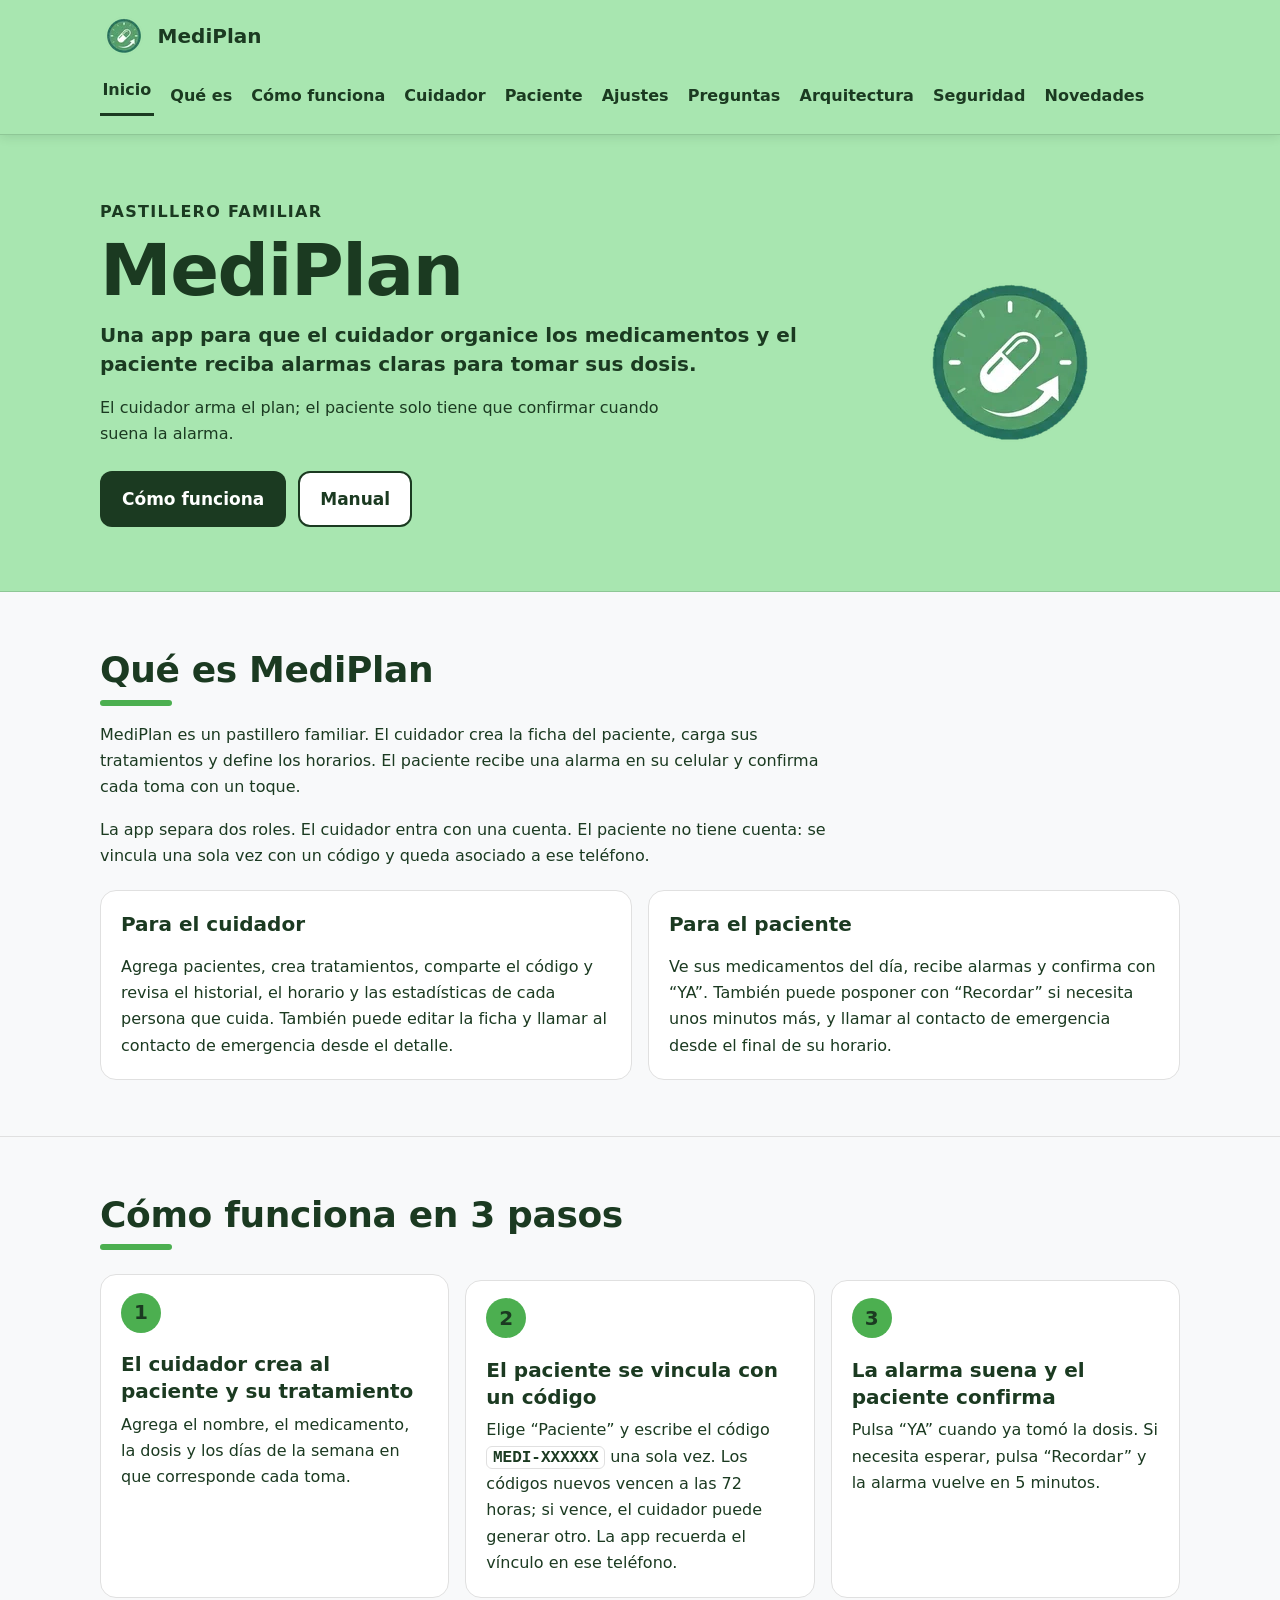
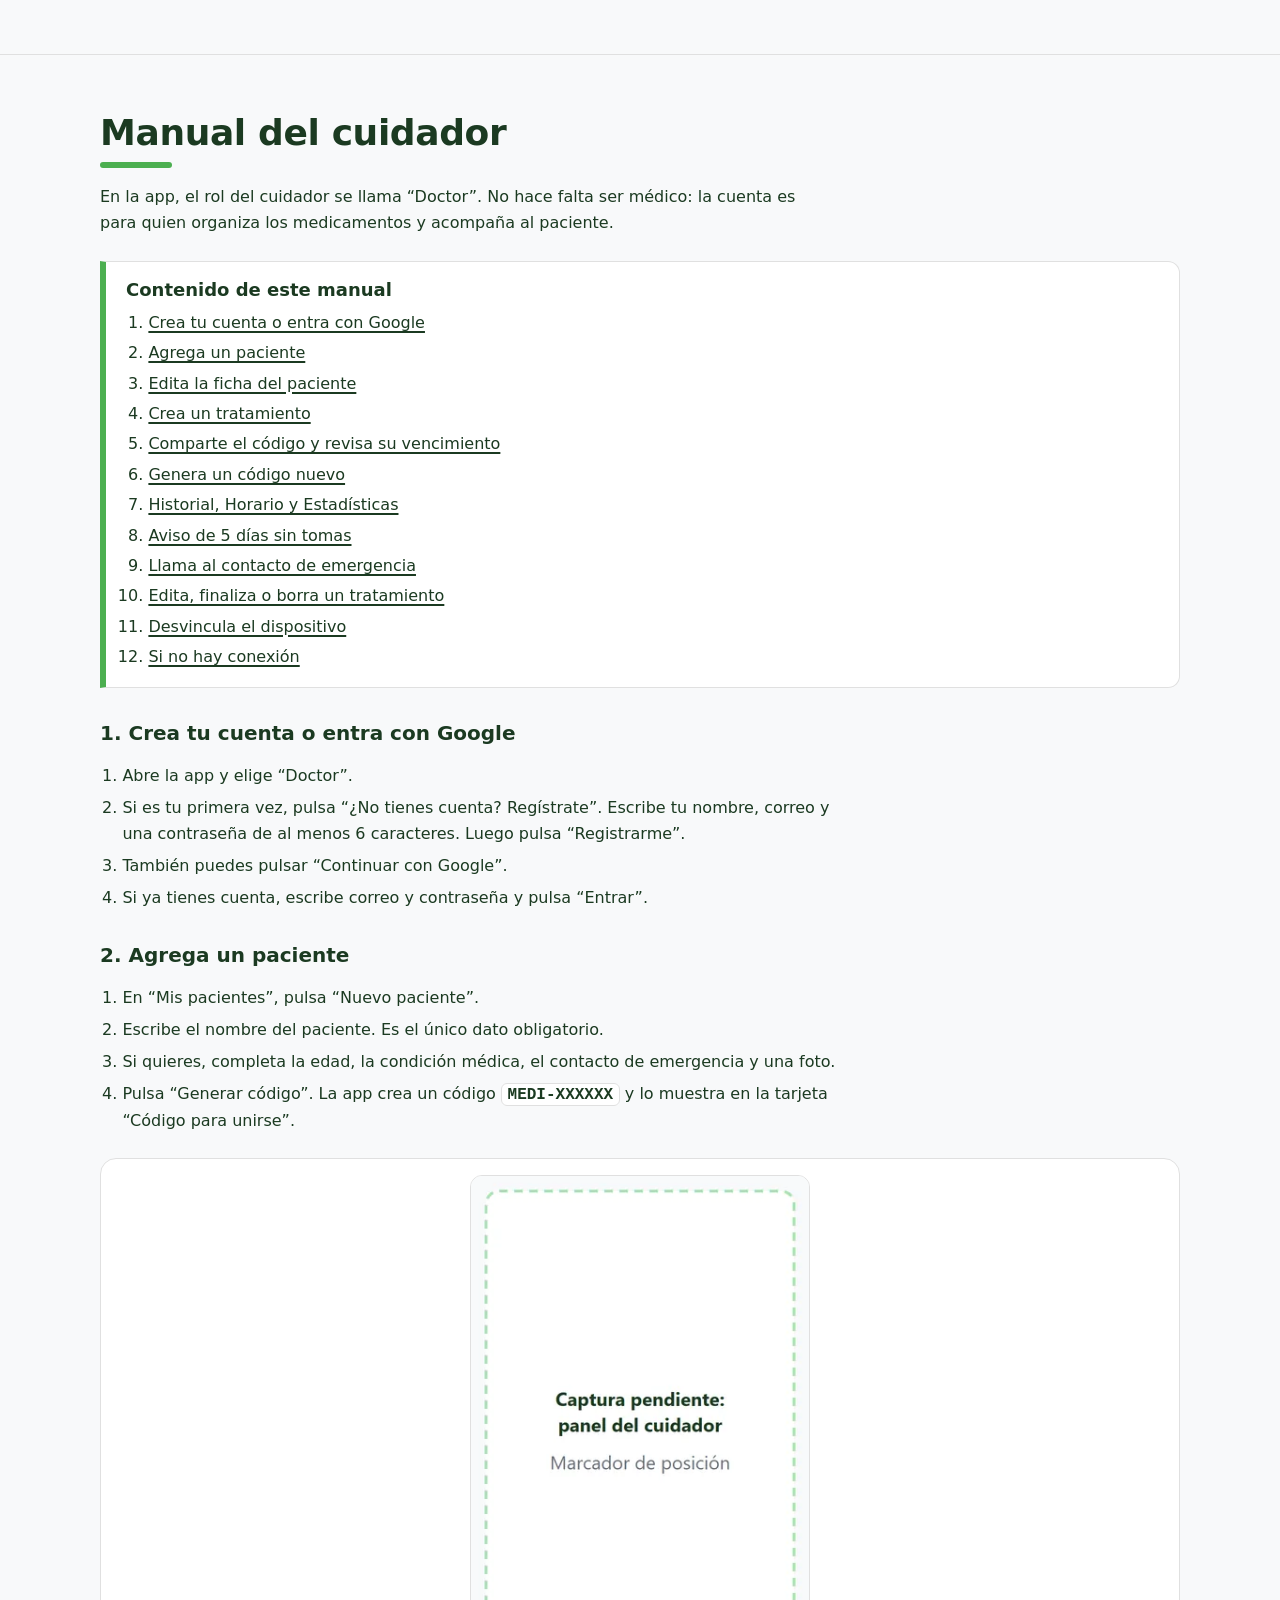
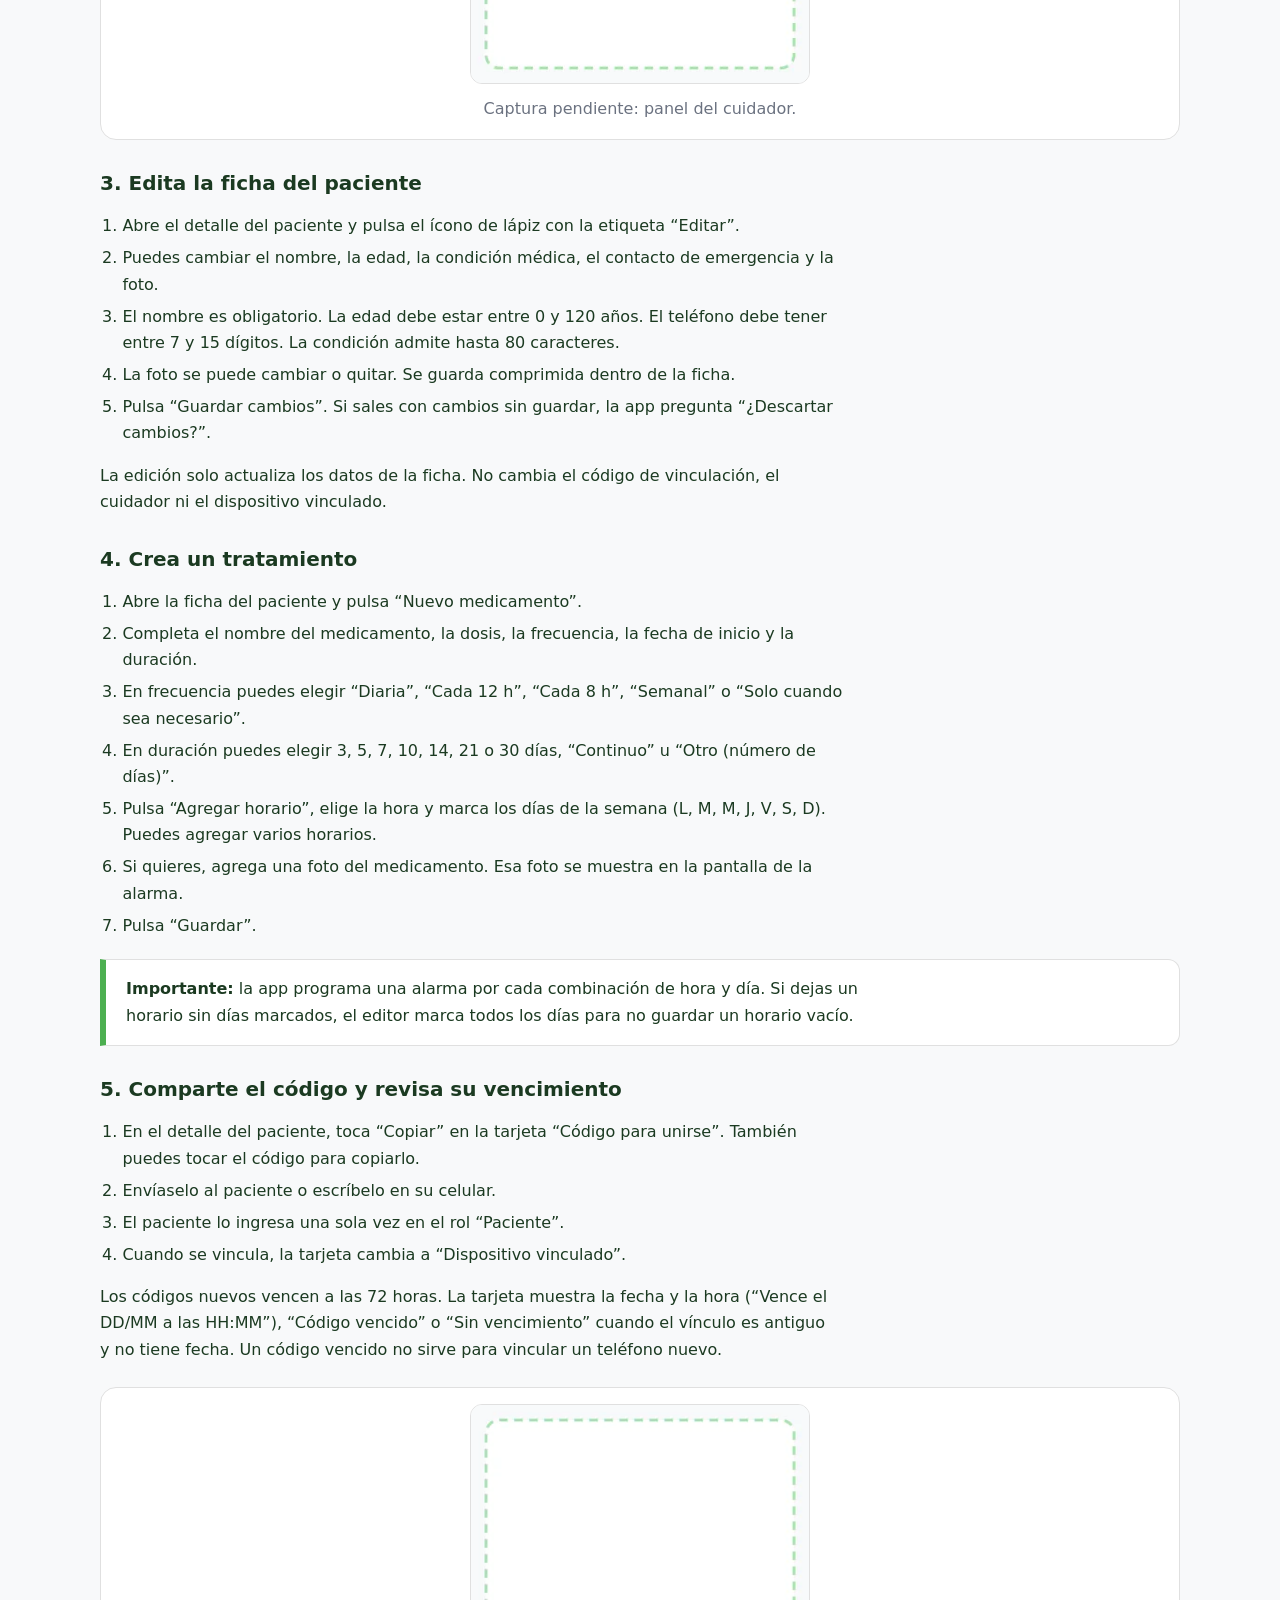
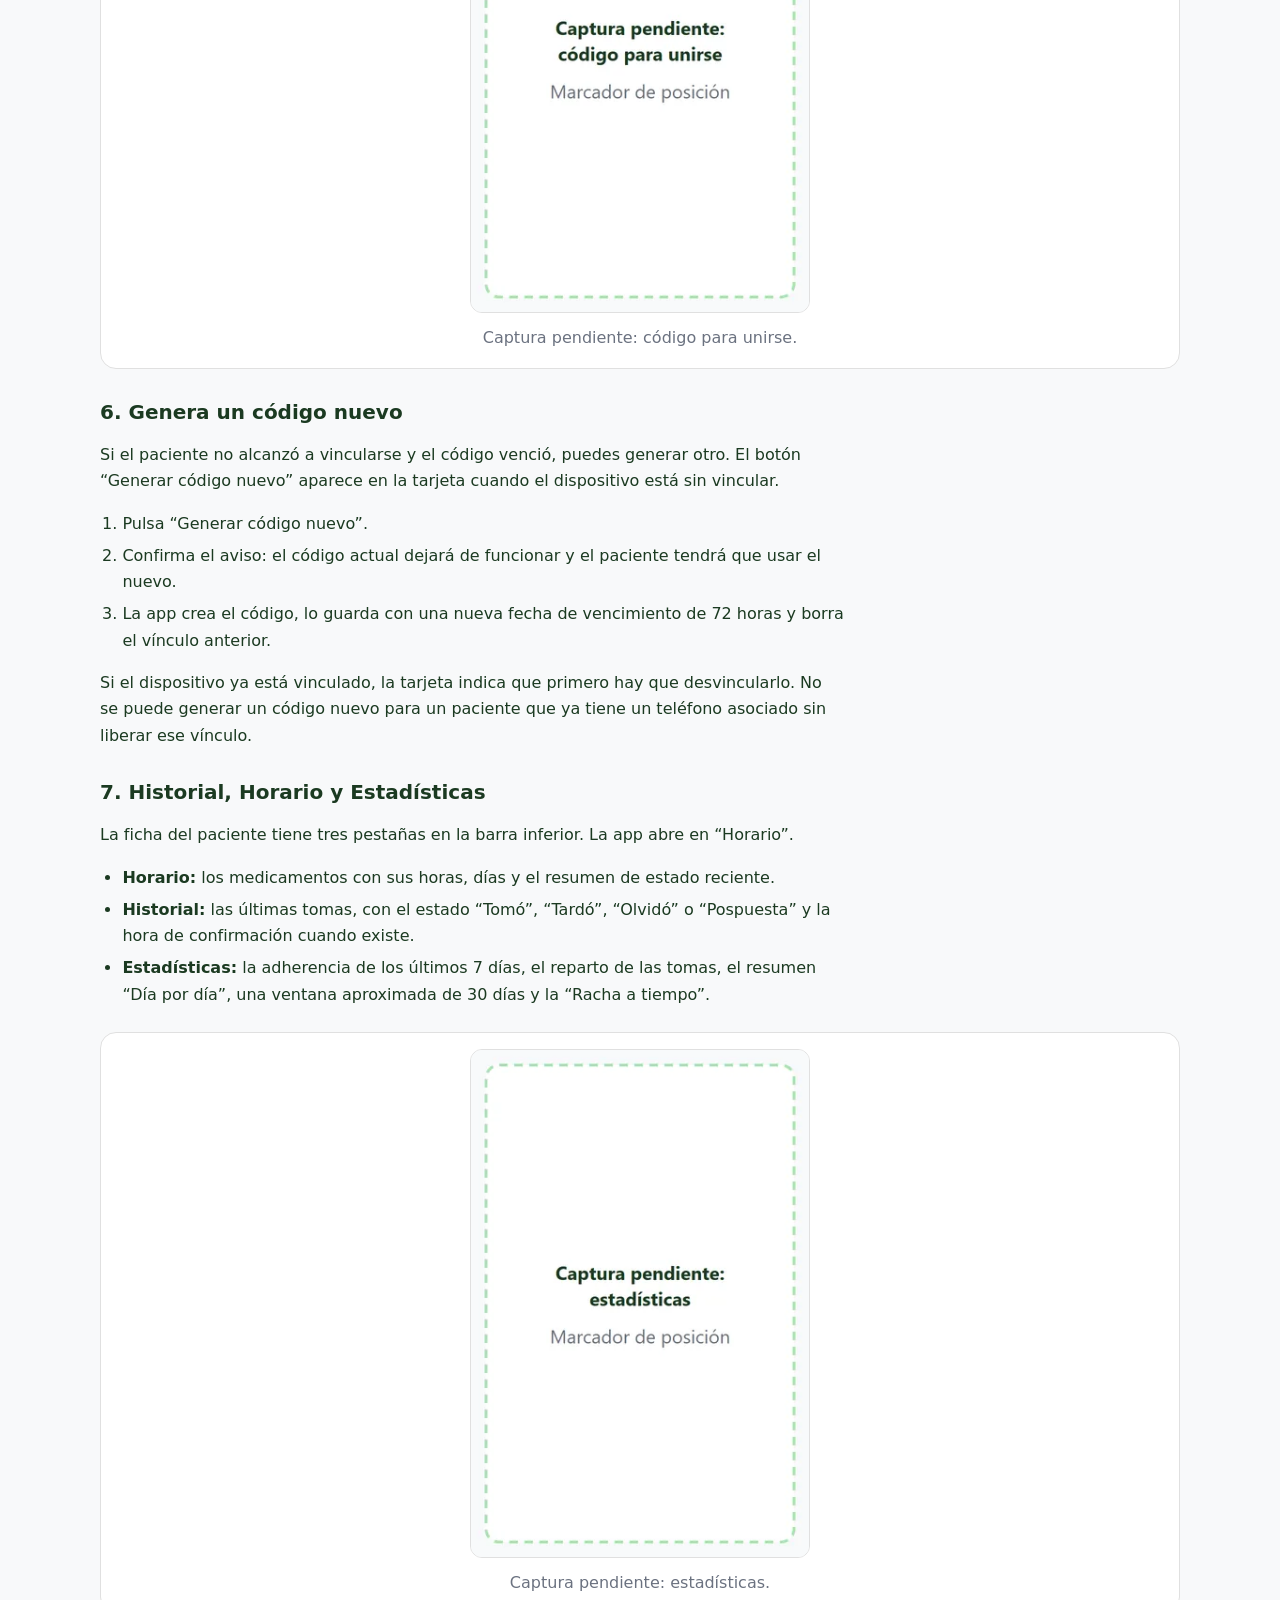
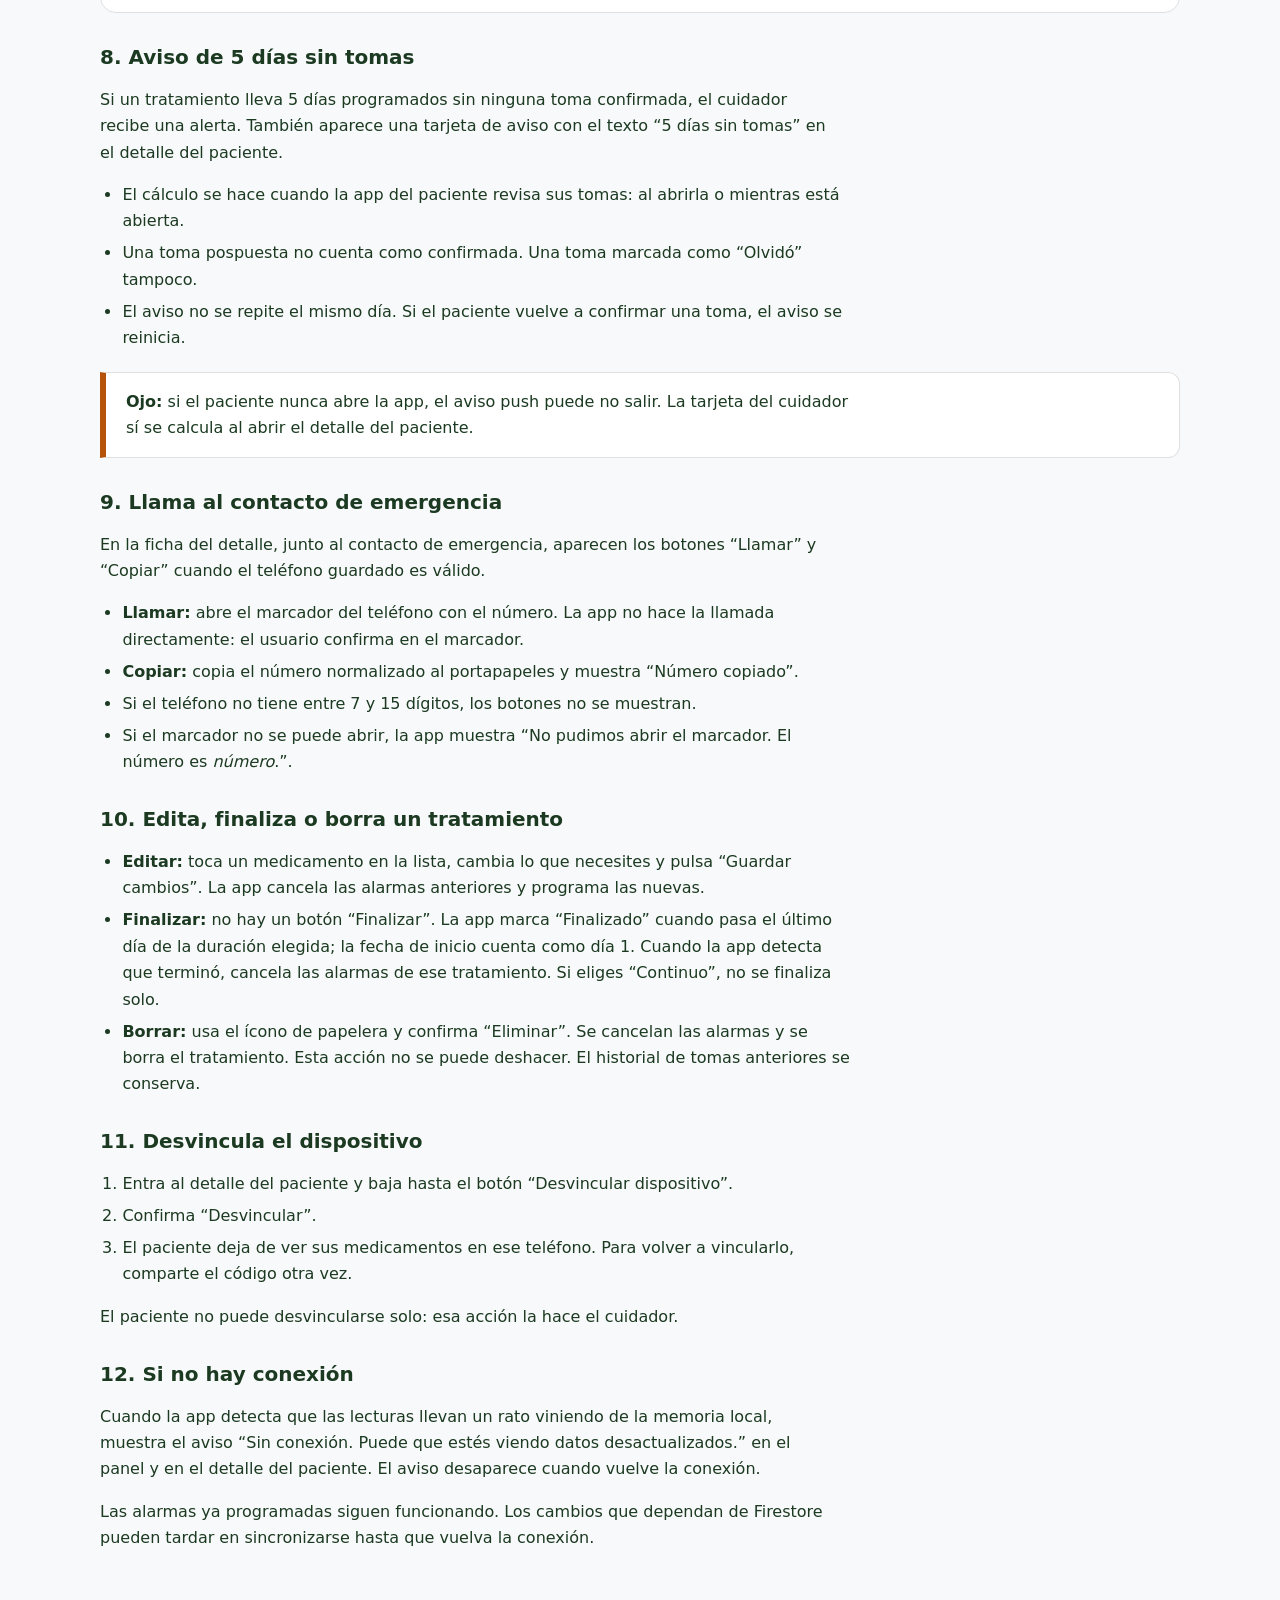
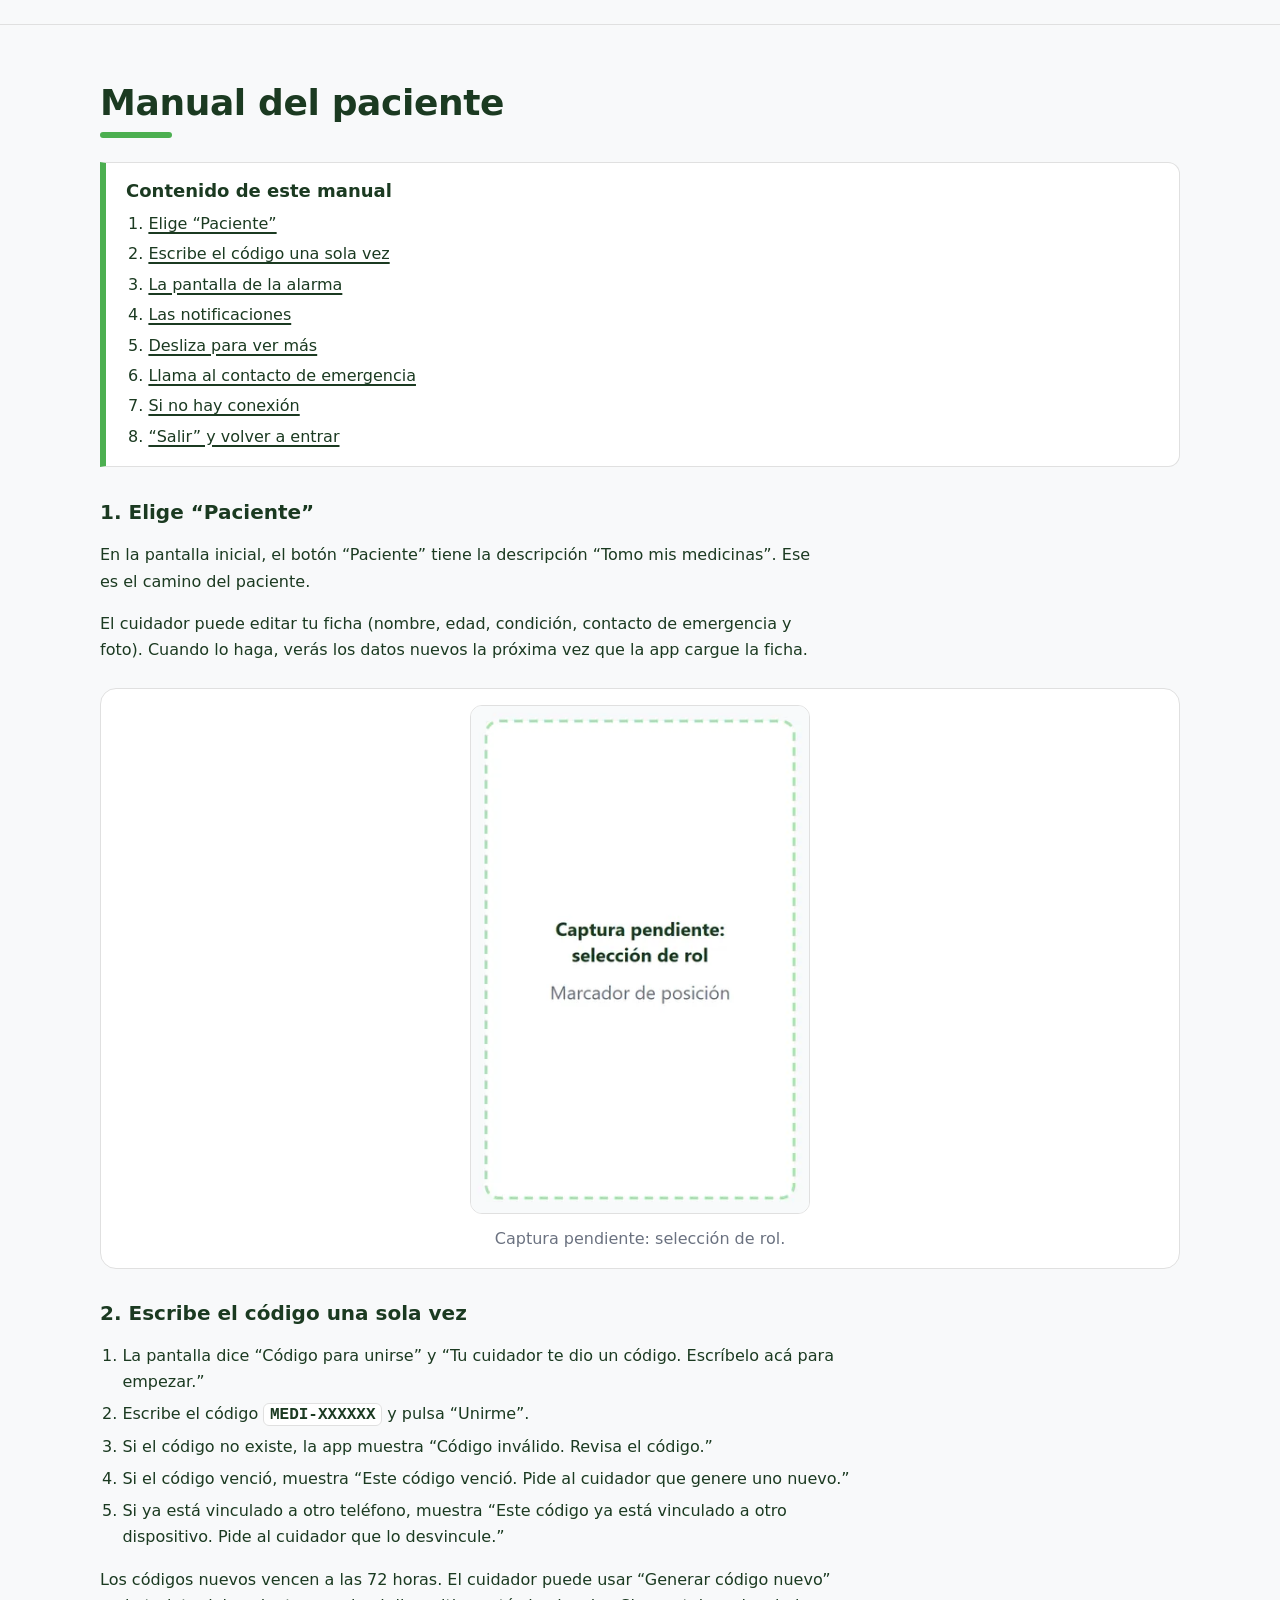
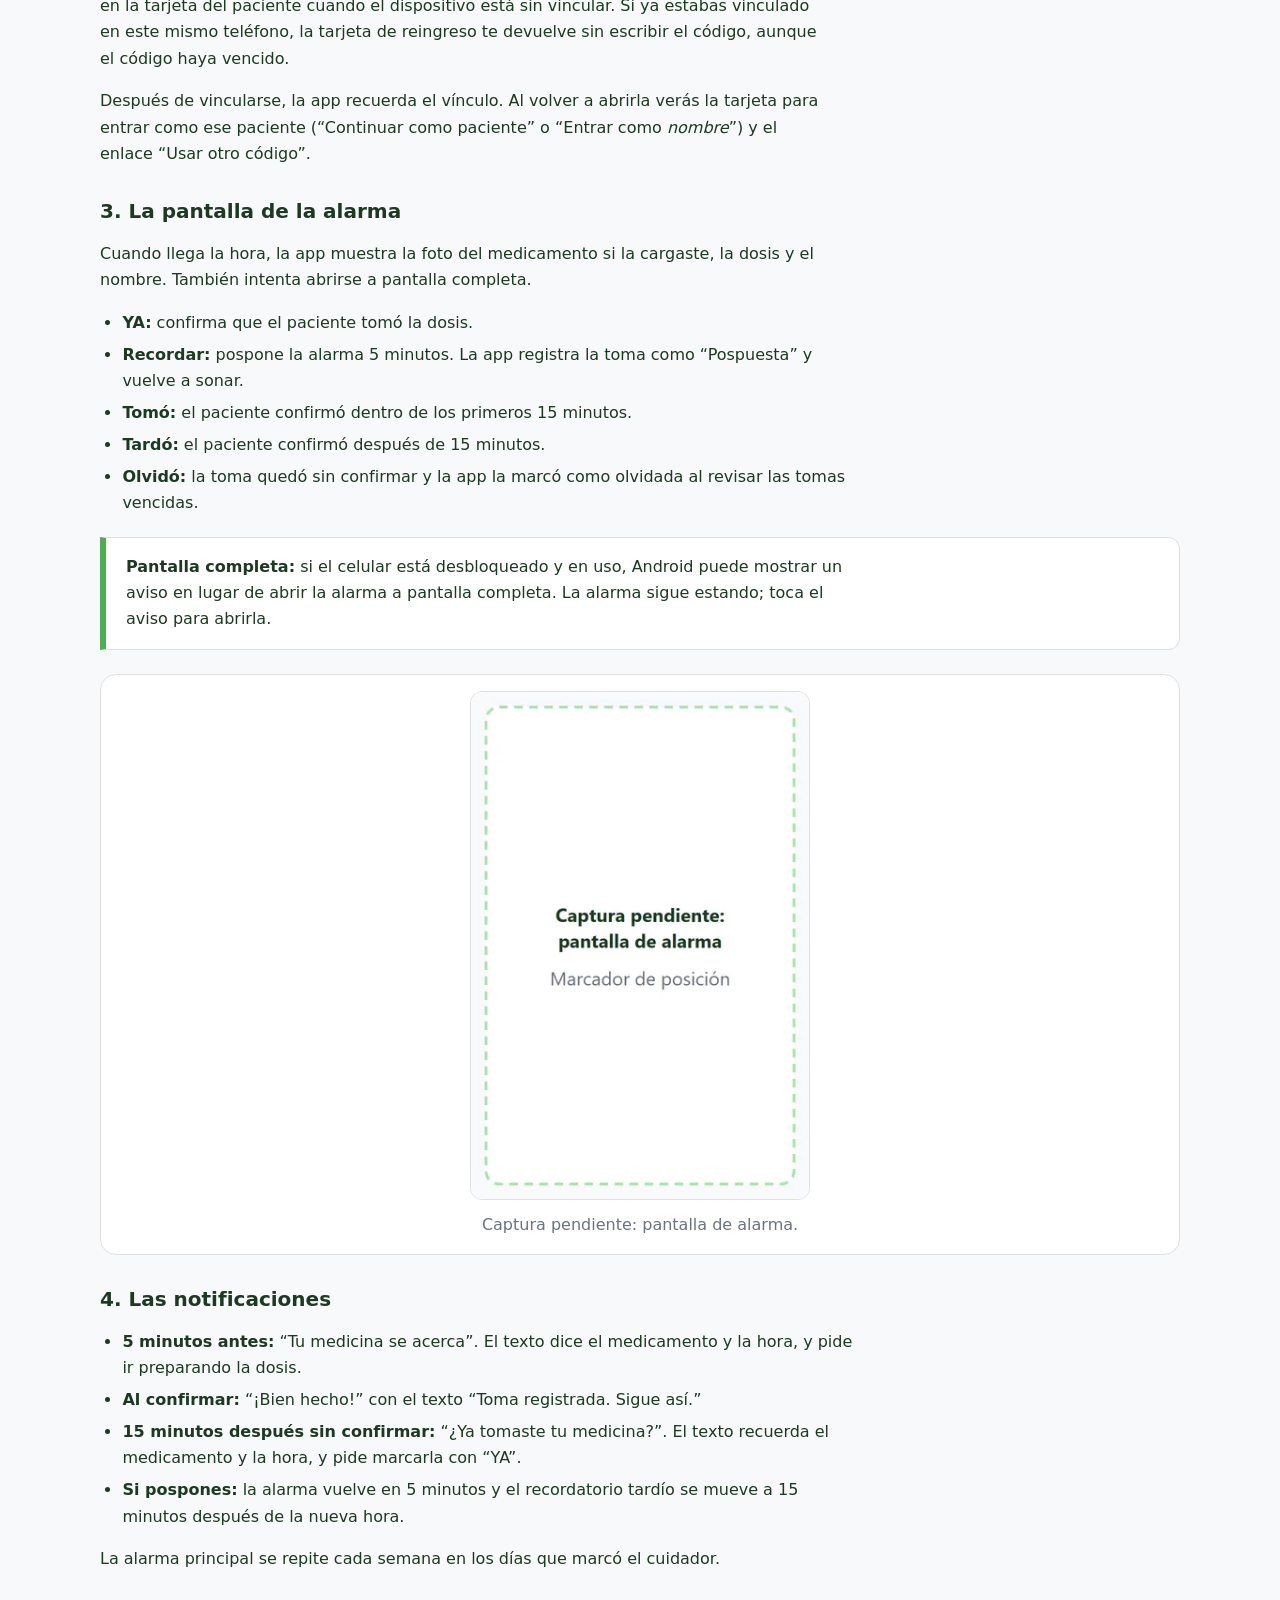
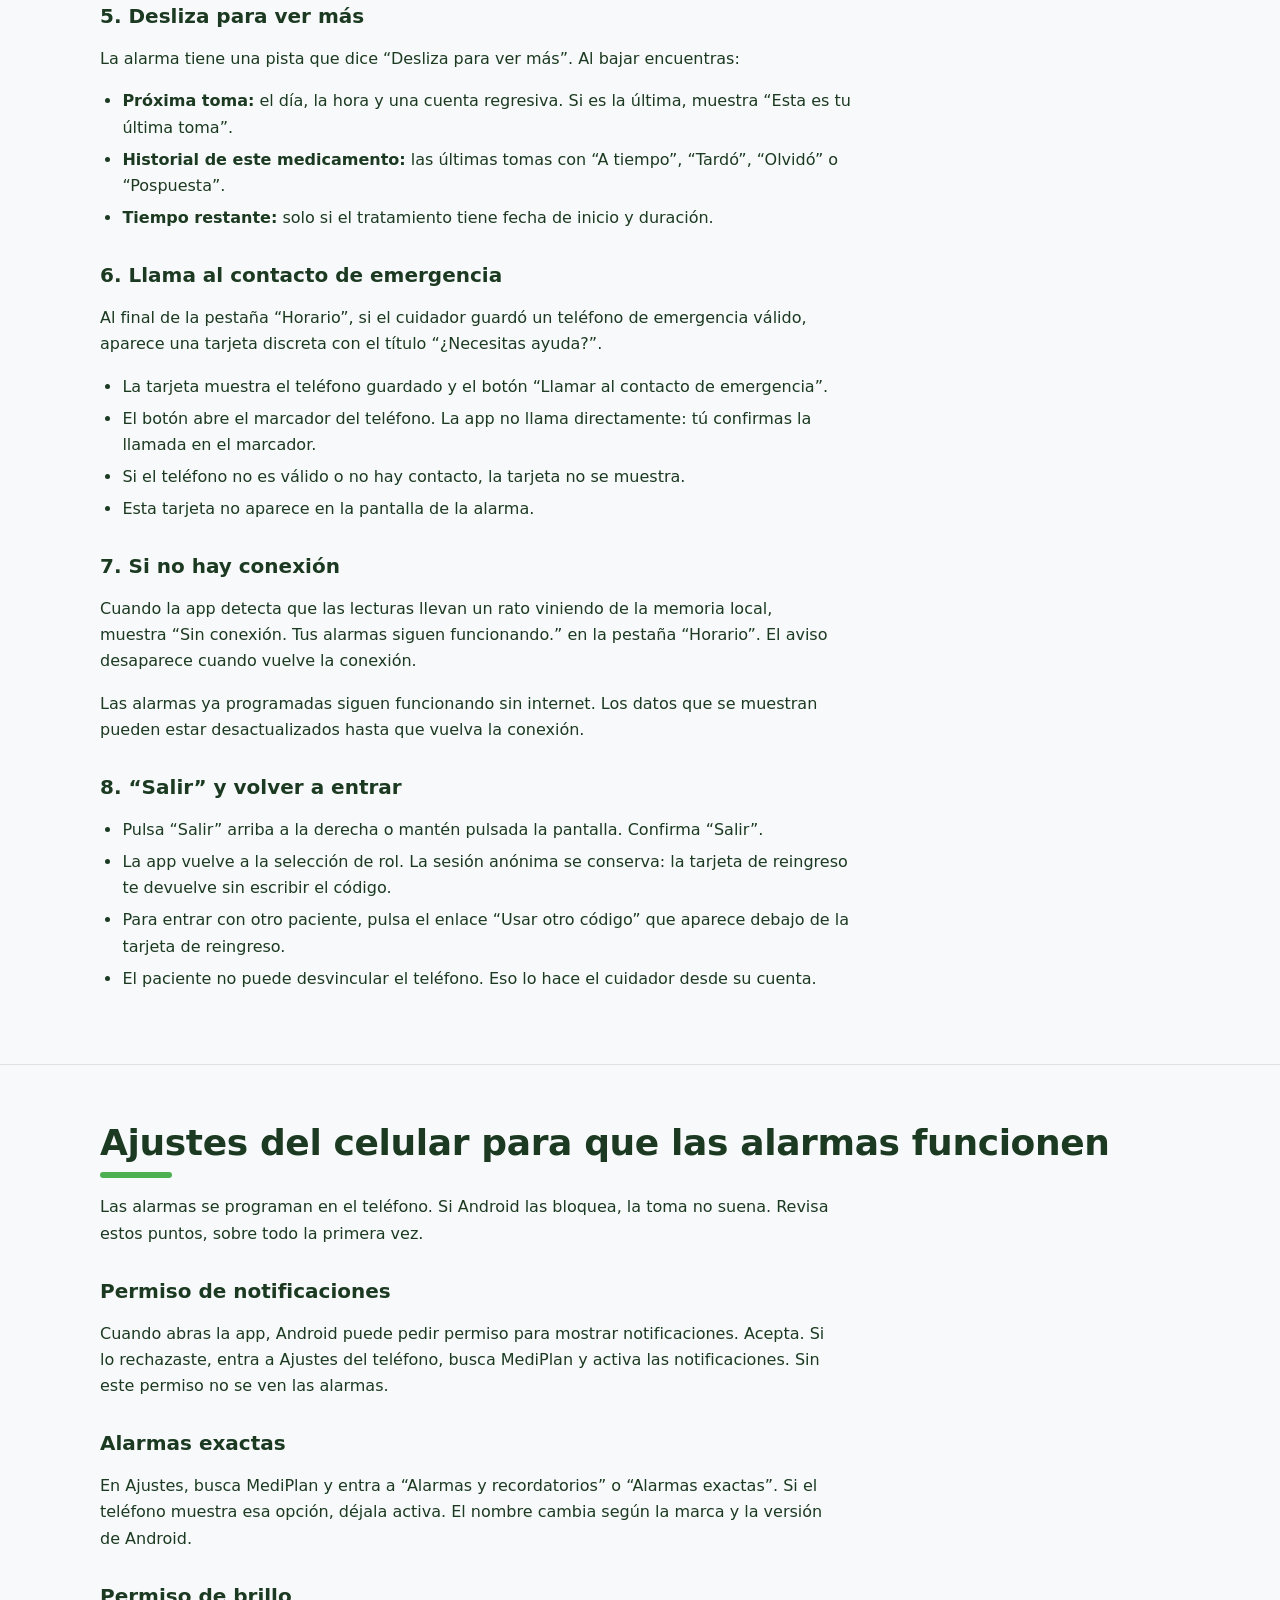
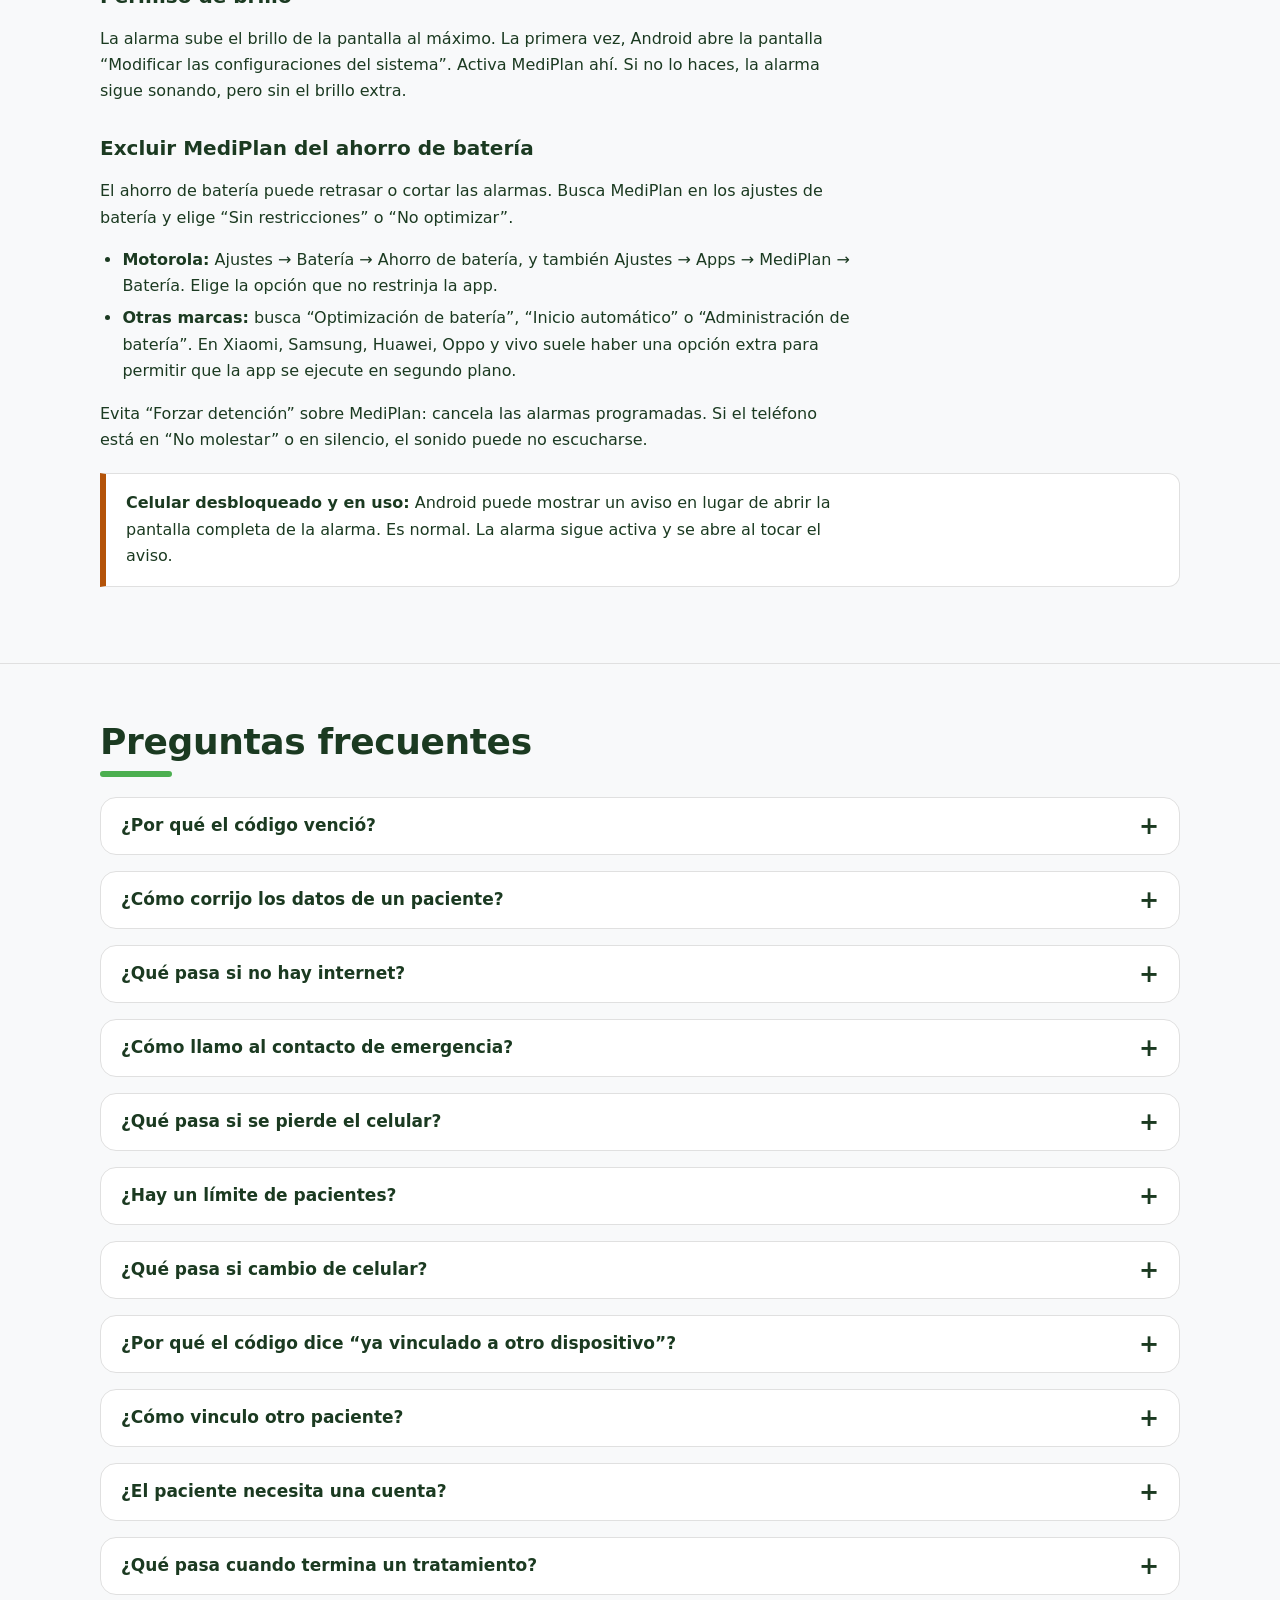
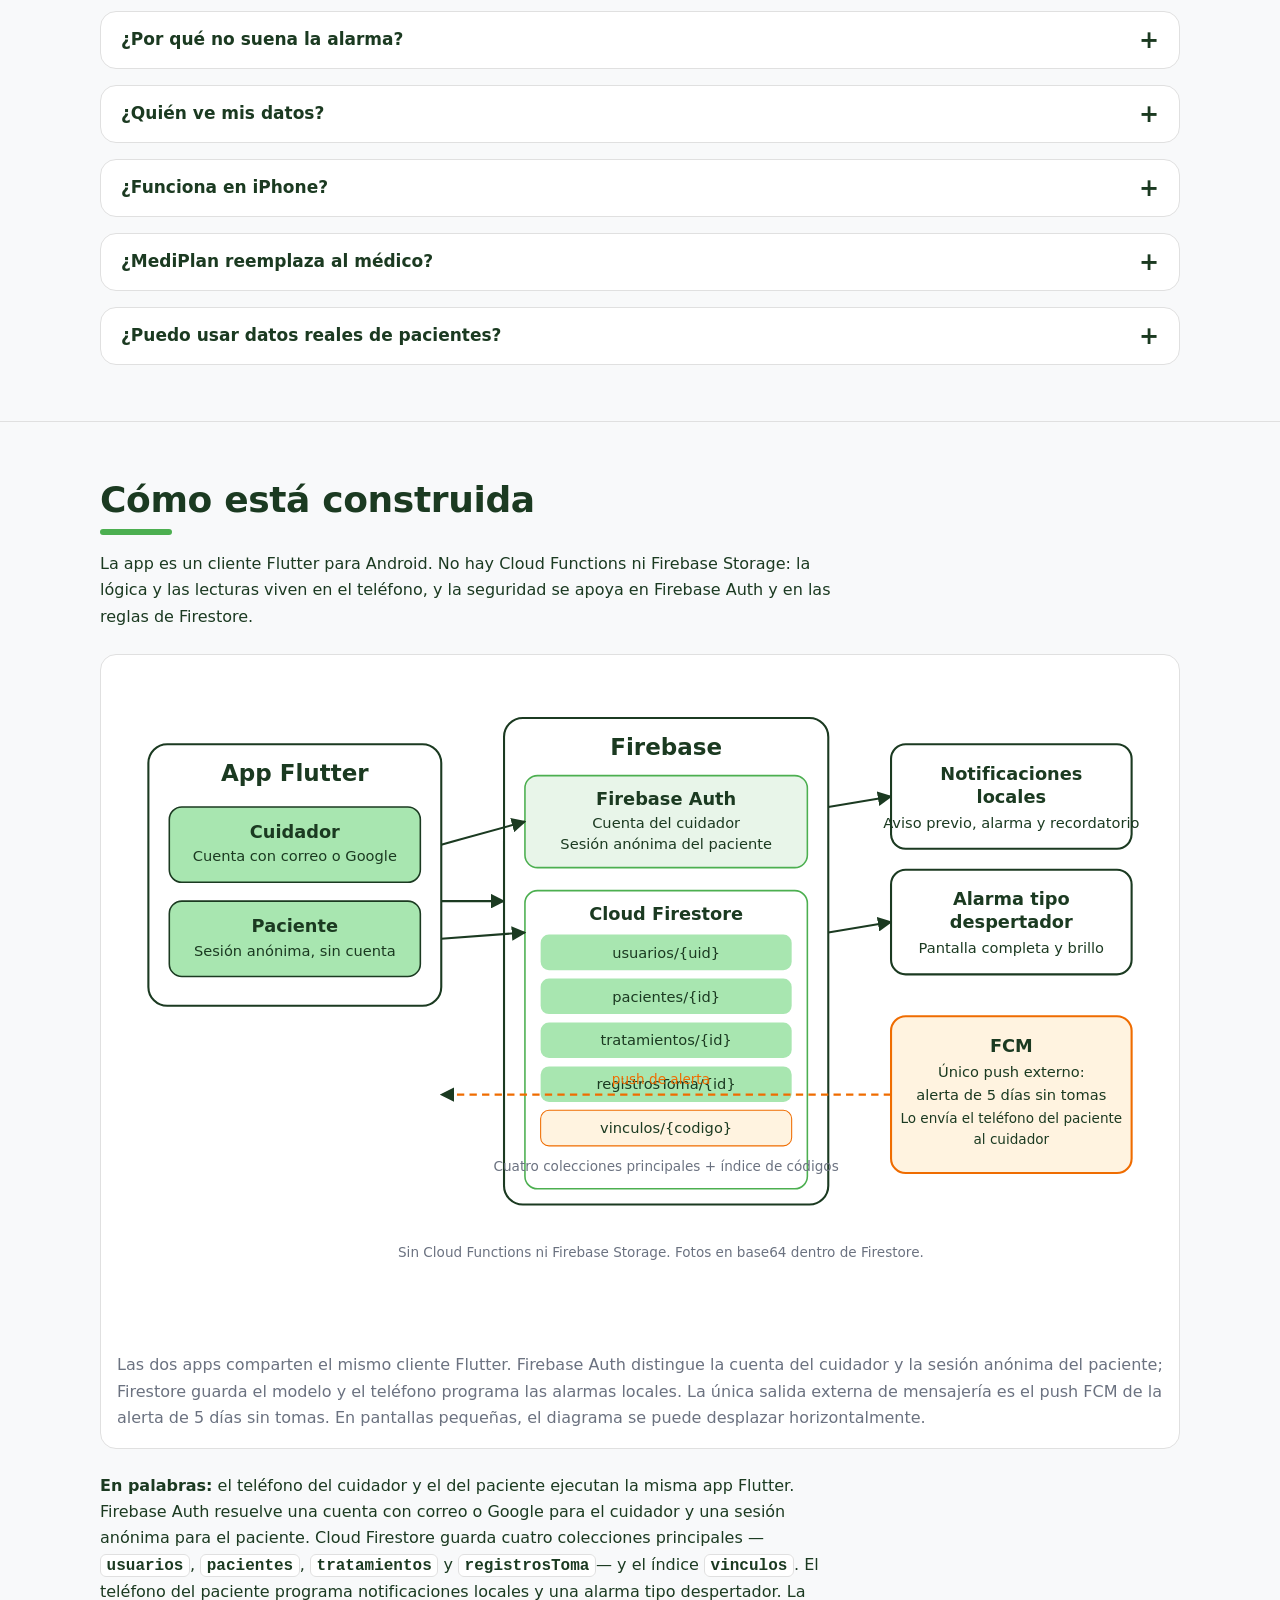
==== commit 3447b906: "Alarmas solo en el celular del paciente, estadoDispositivo y tarjeta Celular del paciente" ====
--- a/docs/index.html
+++ b/docs/index.html
@@ -4,41 +4,86 @@
 <!--
   MediPlan · Página de presentación y manual
   ==========================================
-  ANTES DE PUBLICAR, completa este bloque y la sección #creditos:
-
-    Equipo:   [David Steven Patiño Rueda]
-    Contacto: [correoej123@gmail.com]
-
-  No hay enlaces externos, analíticas, cookies ni recursos remotos.
+  ANTES DE PUBLICAR, completa los marcadores de la sección #creditos:
+    Equipo:   [NOMBRES DEL EQUIPO]
+    Contacto: [CORREO DE CONTACTO]
+
+  No hay JavaScript, enlaces externos, analíticas, cookies ni recursos remotos.
   Las capturas son marcadores en docs/img/: reemplázalos por imágenes reales
   cuando las tengas.
 -->
   <meta charset="utf-8">
   <meta name="viewport" content="width=device-width, initial-scale=1">
-  <meta name="description" content="MediPlan: pastillero familiar para cuidadores y pacientes. Manual de uso, alarmas, ajustes del celular y privacidad.">
+  <meta name="color-scheme" content="light dark">
+  <meta name="description" content="MediPlan: pastillero familiar para cuidadores y pacientes. Manual de uso, alarmas, seguridad, límites y privacidad.">
   <meta name="theme-color" content="#A8E6B0">
+  <link rel="canonical" href="https://mediplan-35953.web.app/">
   <title>MediPlan · Pastillero familiar</title>
-  <link rel="icon" href="img/logo.png" type="image/png">
-  <link rel="stylesheet" href="styles.css">
+  <link rel="icon" href="favicon.ico" sizes="any">
+  <link rel="icon" href="favicon.svg" type="image/svg+xml">
+  <link rel="apple-touch-icon" href="apple-touch-icon.png" sizes="180x180">
+  <link rel="manifest" href="manifest.webmanifest">
+  <meta property="og:type" content="website">
+  <meta property="og:site_name" content="MediPlan">
+  <meta property="og:title" content="MediPlan · Pastillero familiar">
+  <meta property="og:description" content="MediPlan: pastillero familiar para cuidadores y pacientes. Manual de uso, alarmas, seguridad, límites y privacidad.">
+  <meta property="og:url" content="https://mediplan-35953.web.app/">
+  <meta property="og:image" content="https://mediplan-35953.web.app/img/og.png">
+  <meta property="og:image:type" content="image/png">
+  <meta property="og:image:width" content="1200">
+  <meta property="og:image:height" content="630">
+  <meta property="og:image:alt" content="Logo de MediPlan y el texto: el cuidador arma el plan, el paciente confirma cada toma.">
+  <meta property="og:locale" content="es_CO">
+  <meta name="twitter:card" content="summary_large_image">
+  <meta name="twitter:title" content="MediPlan · Pastillero familiar">
+  <meta name="twitter:description" content="MediPlan: pastillero familiar para cuidadores y pacientes. Manual de uso, alarmas, seguridad, límites y privacidad.">
+  <meta name="twitter:image" content="https://mediplan-35953.web.app/img/og.png">
+  <meta name="twitter:image:alt" content="Logo de MediPlan y el texto: el cuidador arma el plan, el paciente confirma cada toma.">
+  <link rel="stylesheet" href="styles.min.css">
 </head>
-<body>
+<body id="top">
   <a class="skip-link" href="#contenido">Saltar al contenido</a>
 
   <header class="site-header">
     <div class="wrap header-inner">
       <a class="brand" href="#inicio" aria-label="MediPlan, volver al inicio">
-        <img src="img/logo.png" alt="Logo de MediPlan: reloj verde con una cápsula y una flecha circular" width="48" height="48">
+        <picture>
+          <source type="image/webp" srcset="img/logo-48.webp 1x, img/logo-96.webp 2x">
+          <img src="img/logo-48.png" srcset="img/logo-48.png 1x, img/logo-96.png 2x" alt="Logo de MediPlan: reloj verde con una cápsula y una flecha circular" width="48" height="48" decoding="async">
+        </picture>
         <span>MediPlan</span>
       </a>
-      <nav aria-label="Navegación principal">
+
+      <details class="menu-movil">
+        <summary>Menú</summary>
+        <nav aria-label="Navegación principal en móvil">
+          <ul class="nav-list">
+            <li><a href="#inicio" aria-current="page">Inicio</a></li>
+            <li><a href="#que-es">Qué es</a></li>
+            <li><a href="#como-funciona">Cómo funciona</a></li>
+            <li><a href="#manual-cuidador">Cuidador</a></li>
+            <li><a href="#manual-paciente">Paciente</a></li>
+            <li><a href="#ajustes">Ajustes</a></li>
+            <li><a href="#faq">Preguntas</a></li>
+            <li><a href="#arquitectura">Arquitectura</a></li>
+            <li><a href="#privacidad">Seguridad</a></li>
+            <li><a href="#novedades">Novedades</a></li>
+          </ul>
+        </nav>
+      </details>
+
+      <nav class="nav-desktop" aria-label="Navegación principal">
         <ul class="nav-list">
+          <li><a href="#inicio" aria-current="page">Inicio</a></li>
           <li><a href="#que-es">Qué es</a></li>
           <li><a href="#como-funciona">Cómo funciona</a></li>
           <li><a href="#manual-cuidador">Cuidador</a></li>
           <li><a href="#manual-paciente">Paciente</a></li>
           <li><a href="#ajustes">Ajustes</a></li>
           <li><a href="#faq">Preguntas</a></li>
-          <li><a href="#privacidad">Privacidad</a></li>
+          <li><a href="#arquitectura">Arquitectura</a></li>
+          <li><a href="#privacidad">Seguridad</a></li>
+          <li><a href="#novedades">Novedades</a></li>
         </ul>
       </nav>
     </div>
@@ -51,14 +96,17 @@
           <p class="eyebrow">Pastillero familiar</p>
           <h1 id="inicio-titulo">MediPlan</h1>
           <p class="lead">Una app para que el cuidador organice los medicamentos y el paciente reciba alarmas claras para tomar sus dosis.</p>
-          <p>Pensada para personas con deficiencia cognitiva leve o moderada y para quien las cuida. El cuidador arma el plan; el paciente solo tiene que confirmar cuando suena la alarma.</p>
+          <p>El cuidador arma el plan; el paciente solo tiene que confirmar cuando suena la alarma.</p>
           <div class="actions">
             <a class="btn btn-primary" href="#como-funciona">Cómo funciona</a>
             <a class="btn btn-secondary" href="#manual-cuidador">Manual</a>
           </div>
         </div>
         <div class="hero-art">
-          <img src="img/logo.png" alt="Logo de MediPlan: círculo verde con un reloj, una cápsula y una flecha circular" width="220" height="220">
+          <picture>
+            <source type="image/webp" srcset="img/logo-220.webp 1x, img/logo-440.webp 2x">
+            <img src="img/logo-220.png" srcset="img/logo-220.png 1x, img/logo-440.png 2x" alt="Logo de MediPlan: círculo verde con un reloj, una cápsula y una flecha circular" width="220" height="220" fetchpriority="high" decoding="async">
+          </picture>
         </div>
       </div>
     </section>
@@ -71,11 +119,11 @@
         <div class="cards two">
           <article class="card">
             <h3>Para el cuidador</h3>
-            <p>Agrega pacientes, crea tratamientos, comparte el código y revisa el historial, el horario y las estadísticas de cada persona que cuida.</p>
+            <p>Agrega pacientes, crea tratamientos, comparte el código y revisa el historial, el horario y las estadísticas de cada persona que cuida. También puede editar la ficha y llamar al contacto de emergencia desde el detalle.</p>
           </article>
           <article class="card">
             <h3>Para el paciente</h3>
-            <p>Ve sus medicamentos del día, recibe alarmas y confirma con “YA”. También puede posponer con “Recordar” si necesita unos minutos más.</p>
+            <p>Ve sus medicamentos del día, recibe alarmas y confirma con “YA”. También puede posponer con “Recordar” si necesita unos minutos más, y llamar al contacto de emergencia desde el final de su horario.</p>
           </article>
         </div>
       </div>
@@ -91,7 +139,7 @@
           </li>
           <li>
             <h3>El paciente se vincula con un código</h3>
-            <p>Elige “Paciente” y escribe el código <code>MEDI-XXXXXX</code> una sola vez. La app recuerda el vínculo en ese teléfono.</p>
+            <p>Elige “Paciente” y escribe el código <code>MEDI-XXXXXX</code> una sola vez. Los códigos nuevos vencen a las 72 horas; si vence, el cuidador puede generar otro. La app recuerda el vínculo en ese teléfono.</p>
           </li>
           <li>
             <h3>La alarma suena y el paciente confirma</h3>
@@ -106,7 +154,25 @@
         <h2 id="manual-cuidador-titulo">Manual del cuidador</h2>
         <p>En la app, el rol del cuidador se llama “Doctor”. No hace falta ser médico: la cuenta es para quien organiza los medicamentos y acompaña al paciente.</p>
 
-        <h3>1. Crea tu cuenta o entra con Google</h3>
+        <nav class="toc" aria-labelledby="toc-cuidador-titulo">
+          <h3 id="toc-cuidador-titulo">Contenido de este manual</h3>
+          <ol>
+            <li><a href="#cuidador-cuenta">Crea tu cuenta o entra con Google</a></li>
+            <li><a href="#cuidador-paciente">Agrega un paciente</a></li>
+            <li><a href="#cuidador-editar-ficha">Edita la ficha del paciente</a></li>
+            <li><a href="#cuidador-tratamiento">Crea un tratamiento</a></li>
+            <li><a href="#cuidador-codigo">Comparte el código y revisa su vencimiento</a></li>
+            <li><a href="#cuidador-codigo-nuevo">Genera un código nuevo</a></li>
+            <li><a href="#cuidador-pestanas">Historial, Horario y Estadísticas</a></li>
+            <li><a href="#cuidador-aviso">Aviso de 5 días sin tomas</a></li>
+            <li><a href="#cuidador-contacto">Llama al contacto de emergencia</a></li>
+            <li><a href="#cuidador-editar-tratamiento">Edita, finaliza o borra un tratamiento</a></li>
+            <li><a href="#cuidador-desvincular">Desvincula el dispositivo</a></li>
+            <li><a href="#cuidador-sin-conexion">Si no hay conexión</a></li>
+          </ol>
+        </nav>
+
+        <h3 id="cuidador-cuenta">1. Crea tu cuenta o entra con Google</h3>
         <ol>
           <li>Abre la app y elige “Doctor”.</li>
           <li>Si es tu primera vez, pulsa “¿No tienes cuenta? Regístrate”. Escribe tu nombre, correo y una contraseña de al menos 6 caracteres. Luego pulsa “Registrarme”.</li>
@@ -114,7 +180,7 @@
           <li>Si ya tienes cuenta, escribe correo y contraseña y pulsa “Entrar”.</li>
         </ol>
 
-        <h3>2. Agrega un paciente</h3>
+        <h3 id="cuidador-paciente">2. Agrega un paciente</h3>
         <ol>
           <li>En “Mis pacientes”, pulsa “Nuevo paciente”.</li>
           <li>Escribe el nombre del paciente. Es el único dato obligatorio.</li>
@@ -122,11 +188,24 @@
           <li>Pulsa “Generar código”. La app crea un código <code>MEDI-XXXXXX</code> y lo muestra en la tarjeta “Código para unirse”.</li>
         </ol>
         <figure>
-          <img src="img/captura-panel-cuidador.svg" alt="Captura pendiente: panel del cuidador" width="720" height="1080" loading="lazy">
+          <picture>
+            <source type="image/webp" srcset="img/captura-panel-cuidador-360.webp 1x, img/captura-panel-cuidador-720.webp 2x">
+            <img src="img/captura-panel-cuidador-360.png" srcset="img/captura-panel-cuidador-360.png 1x, img/captura-panel-cuidador-720.png 2x" alt="Captura pendiente: panel del cuidador" width="360" height="540" loading="lazy" decoding="async">
+          </picture>
           <figcaption>Captura pendiente: panel del cuidador.</figcaption>
         </figure>
 
-        <h3>3. Crea un tratamiento</h3>
+        <h3 id="cuidador-editar-ficha">3. Edita la ficha del paciente</h3>
+        <ol>
+          <li>Abre el detalle del paciente y pulsa el ícono de lápiz con la etiqueta “Editar”.</li>
+          <li>Puedes cambiar el nombre, la edad, la condición médica, el contacto de emergencia y la foto.</li>
+          <li>El nombre es obligatorio. La edad debe estar entre 0 y 120 años. El teléfono debe tener entre 7 y 15 dígitos. La condición admite hasta 80 caracteres.</li>
+          <li>La foto se puede cambiar o quitar. Se guarda comprimida dentro de la ficha.</li>
+          <li>Pulsa “Guardar cambios”. Si sales con cambios sin guardar, la app pregunta “¿Descartar cambios?”.</li>
+        </ol>
+        <p>La edición solo actualiza los datos de la ficha. No cambia el código de vinculación, el cuidador ni el dispositivo vinculado.</p>
+
+        <h3 id="cuidador-tratamiento">4. Crea un tratamiento</h3>
         <ol>
           <li>Abre la ficha del paciente y pulsa “Nuevo medicamento”.</li>
           <li>Completa el nombre del medicamento, la dosis, la frecuencia, la fecha de inicio y la duración.</li>
@@ -140,19 +219,32 @@
           <p><strong>Importante:</strong> la app programa una alarma por cada combinación de hora y día. Si dejas un horario sin días marcados, el editor marca todos los días para no guardar un horario vacío.</p>
         </div>
 
-        <h3>4. Comparte el código</h3>
+        <h3 id="cuidador-codigo">5. Comparte el código y revisa su vencimiento</h3>
         <ol>
-          <li>En el detalle del paciente, toca el código de la tarjeta “Código para unirse”. Se copia al portapapeles.</li>
+          <li>En el detalle del paciente, toca “Copiar” en la tarjeta “Código para unirse”. También puedes tocar el código para copiarlo.</li>
           <li>Envíaselo al paciente o escríbelo en su celular.</li>
           <li>El paciente lo ingresa una sola vez en el rol “Paciente”.</li>
           <li>Cuando se vincula, la tarjeta cambia a “Dispositivo vinculado”.</li>
         </ol>
+        <p>Los códigos nuevos vencen a las 72 horas. La tarjeta muestra la fecha y la hora (“Vence el DD/MM a las HH:MM”), “Código vencido” o “Sin vencimiento” cuando el vínculo es antiguo y no tiene fecha. Un código vencido no sirve para vincular un teléfono nuevo.</p>
         <figure>
-          <img src="img/captura-codigo.svg" alt="Captura pendiente: código para unirse" width="720" height="1080" loading="lazy">
+          <picture>
+            <source type="image/webp" srcset="img/captura-codigo-360.webp 1x, img/captura-codigo-720.webp 2x">
+            <img src="img/captura-codigo-360.png" srcset="img/captura-codigo-360.png 1x, img/captura-codigo-720.png 2x" alt="Captura pendiente: código para unirse" width="360" height="540" loading="lazy" decoding="async">
+          </picture>
           <figcaption>Captura pendiente: código para unirse.</figcaption>
         </figure>
 
-        <h3>5. Historial, Horario y Estadísticas</h3>
+        <h3 id="cuidador-codigo-nuevo">6. Genera un código nuevo</h3>
+        <p>Si el paciente no alcanzó a vincularse y el código venció, puedes generar otro. El botón “Generar código nuevo” aparece en la tarjeta cuando el dispositivo está sin vincular.</p>
+        <ol>
+          <li>Pulsa “Generar código nuevo”.</li>
+          <li>Confirma el aviso: el código actual dejará de funcionar y el paciente tendrá que usar el nuevo.</li>
+          <li>La app crea el código, lo guarda con una nueva fecha de vencimiento de 72 horas y borra el vínculo anterior.</li>
+        </ol>
+        <p>Si el dispositivo ya está vinculado, la tarjeta indica que primero hay que desvincularlo. No se puede generar un código nuevo para un paciente que ya tiene un teléfono asociado sin liberar ese vínculo.</p>
+
+        <h3 id="cuidador-pestanas">7. Historial, Horario y Estadísticas</h3>
         <p>La ficha del paciente tiene tres pestañas en la barra inferior. La app abre en “Horario”.</p>
         <ul>
           <li><strong>Horario:</strong> los medicamentos con sus horas, días y el resumen de estado reciente.</li>
@@ -160,12 +252,15 @@
           <li><strong>Estadísticas:</strong> la adherencia de los últimos 7 días, el reparto de las tomas, el resumen “Día por día”, una ventana aproximada de 30 días y la “Racha a tiempo”.</li>
         </ul>
         <figure>
-          <img src="img/captura-estadisticas.svg" alt="Captura pendiente: estadísticas" width="720" height="1080" loading="lazy">
+          <picture>
+            <source type="image/webp" srcset="img/captura-estadisticas-360.webp 1x, img/captura-estadisticas-720.webp 2x">
+            <img src="img/captura-estadisticas-360.png" srcset="img/captura-estadisticas-360.png 1x, img/captura-estadisticas-720.png 2x" alt="Captura pendiente: estadísticas" width="360" height="540" loading="lazy" decoding="async">
+          </picture>
           <figcaption>Captura pendiente: estadísticas.</figcaption>
         </figure>
 
-        <h3>6. Aviso de 5 días sin tomas</h3>
-        <p>Si un tratamiento lleva 5 días programados sin ninguna toma confirmada, el cuidador recibe una alerta. También aparece una tarjeta roja con el texto “5 días sin tomas” en el detalle del paciente.</p>
+        <h3 id="cuidador-aviso">8. Aviso de 5 días sin tomas</h3>
+        <p>Si un tratamiento lleva 5 días programados sin ninguna toma confirmada, el cuidador recibe una alerta. También aparece una tarjeta de aviso con el texto “5 días sin tomas” en el detalle del paciente.</p>
         <ul>
           <li>El cálculo se hace cuando la app del paciente revisa sus tomas: al abrirla o mientras está abierta.</li>
           <li>Una toma pospuesta no cuenta como confirmada. Una toma marcada como “Olvidó” tampoco.</li>
@@ -175,20 +270,33 @@
           <p><strong>Ojo:</strong> si el paciente nunca abre la app, el aviso push puede no salir. La tarjeta del cuidador sí se calcula al abrir el detalle del paciente.</p>
         </div>
 
-        <h3>7. Edita, finaliza o borra un tratamiento</h3>
+        <h3 id="cuidador-contacto">9. Llama al contacto de emergencia</h3>
+        <p>En la ficha del detalle, junto al contacto de emergencia, aparecen los botones “Llamar” y “Copiar” cuando el teléfono guardado es válido.</p>
+        <ul>
+          <li><strong>Llamar:</strong> abre el marcador del teléfono con el número. La app no hace la llamada directamente: el usuario confirma en el marcador.</li>
+          <li><strong>Copiar:</strong> copia el número normalizado al portapapeles y muestra “Número copiado”.</li>
+          <li>Si el teléfono no tiene entre 7 y 15 dígitos, los botones no se muestran.</li>
+          <li>Si el marcador no se puede abrir, la app muestra “No pudimos abrir el marcador. El número es <em>número</em>.”.</li>
+        </ul>
+
+        <h3 id="cuidador-editar-tratamiento">10. Edita, finaliza o borra un tratamiento</h3>
         <ul>
           <li><strong>Editar:</strong> toca un medicamento en la lista, cambia lo que necesites y pulsa “Guardar cambios”. La app cancela las alarmas anteriores y programa las nuevas.</li>
           <li><strong>Finalizar:</strong> no hay un botón “Finalizar”. La app marca “Finalizado” cuando pasa el último día de la duración elegida; la fecha de inicio cuenta como día 1. Cuando la app detecta que terminó, cancela las alarmas de ese tratamiento. Si eliges “Continuo”, no se finaliza solo.</li>
           <li><strong>Borrar:</strong> usa el ícono de papelera y confirma “Eliminar”. Se cancelan las alarmas y se borra el tratamiento. Esta acción no se puede deshacer. El historial de tomas anteriores se conserva.</li>
         </ul>
 
-        <h3>8. Desvincula el dispositivo</h3>
+        <h3 id="cuidador-desvincular">11. Desvincula el dispositivo</h3>
         <ol>
           <li>Entra al detalle del paciente y baja hasta el botón “Desvincular dispositivo”.</li>
           <li>Confirma “Desvincular”.</li>
           <li>El paciente deja de ver sus medicamentos en ese teléfono. Para volver a vincularlo, comparte el código otra vez.</li>
         </ol>
         <p>El paciente no puede desvincularse solo: esa acción la hace el cuidador.</p>
+
+        <h3 id="cuidador-sin-conexion">12. Si no hay conexión</h3>
+        <p>Cuando la app detecta que las lecturas llevan un rato viniendo de la memoria local, muestra el aviso “Sin conexión. Puede que estés viendo datos desactualizados.” en el panel y en el detalle del paciente. El aviso desaparece cuando vuelve la conexión.</p>
+        <p>Las alarmas ya programadas siguen funcionando. Los cambios que dependan de Firestore pueden tardar en sincronizarse hasta que vuelva la conexión.</p>
       </div>
     </section>
 
@@ -196,23 +304,43 @@
       <div class="wrap">
         <h2 id="manual-paciente-titulo">Manual del paciente</h2>
 
-        <h3>1. Elige “Paciente”</h3>
+        <nav class="toc" aria-labelledby="toc-paciente-titulo">
+          <h3 id="toc-paciente-titulo">Contenido de este manual</h3>
+          <ol>
+            <li><a href="#paciente-rol">Elige “Paciente”</a></li>
+            <li><a href="#paciente-codigo">Escribe el código una sola vez</a></li>
+            <li><a href="#paciente-alarma">La pantalla de la alarma</a></li>
+            <li><a href="#paciente-notificaciones">Las notificaciones</a></li>
+            <li><a href="#paciente-desliza">Desliza para ver más</a></li>
+            <li><a href="#paciente-contacto">Llama al contacto de emergencia</a></li>
+            <li><a href="#paciente-sin-conexion">Si no hay conexión</a></li>
+            <li><a href="#paciente-salir">“Salir” y volver a entrar</a></li>
+          </ol>
+        </nav>
+
+        <h3 id="paciente-rol">1. Elige “Paciente”</h3>
         <p>En la pantalla inicial, el botón “Paciente” tiene la descripción “Tomo mis medicinas”. Ese es el camino del paciente.</p>
+        <p>El cuidador puede editar tu ficha (nombre, edad, condición, contacto de emergencia y foto). Cuando lo haga, verás los datos nuevos la próxima vez que la app cargue la ficha.</p>
         <figure>
-          <img src="img/captura-seleccion-rol.svg" alt="Captura pendiente: selección de rol" width="720" height="1080" loading="lazy">
+          <picture>
+            <source type="image/webp" srcset="img/captura-seleccion-rol-360.webp 1x, img/captura-seleccion-rol-720.webp 2x">
+            <img src="img/captura-seleccion-rol-360.png" srcset="img/captura-seleccion-rol-360.png 1x, img/captura-seleccion-rol-720.png 2x" alt="Captura pendiente: selección de rol" width="360" height="540" loading="lazy" decoding="async">
+          </picture>
           <figcaption>Captura pendiente: selección de rol.</figcaption>
         </figure>
 
-        <h3>2. Escribe el código una sola vez</h3>
+        <h3 id="paciente-codigo">2. Escribe el código una sola vez</h3>
         <ol>
           <li>La pantalla dice “Código para unirse” y “Tu cuidador te dio un código. Escríbelo acá para empezar.”</li>
           <li>Escribe el código <code>MEDI-XXXXXX</code> y pulsa “Unirme”.</li>
           <li>Si el código no existe, la app muestra “Código inválido. Revisa el código.”</li>
+          <li>Si el código venció, muestra “Este código venció. Pide al cuidador que genere uno nuevo.”</li>
           <li>Si ya está vinculado a otro teléfono, muestra “Este código ya está vinculado a otro dispositivo. Pide al cuidador que lo desvincule.”</li>
         </ol>
-        <p>Después de vincularse, la app recuerda el vínculo. Al volver a abrirla verás “Continuar como paciente” y “Usar otro código”.</p>
-
-        <h3>3. La pantalla de la alarma</h3>
+        <p>Los códigos nuevos vencen a las 72 horas. El cuidador puede usar “Generar código nuevo” en la tarjeta del paciente cuando el dispositivo está sin vincular. Si ya estabas vinculado en este mismo teléfono, la tarjeta de reingreso te devuelve sin escribir el código, aunque el código haya vencido.</p>
+        <p>Después de vincularse, la app recuerda el vínculo. Al volver a abrirla verás la tarjeta para entrar como ese paciente (“Continuar como paciente” o “Entrar como <em>nombre</em>”) y el enlace “Usar otro código”.</p>
+
+        <h3 id="paciente-alarma">3. La pantalla de la alarma</h3>
         <p>Cuando llega la hora, la app muestra la foto del medicamento si la cargaste, la dosis y el nombre. También intenta abrirse a pantalla completa.</p>
         <ul>
           <li><strong>YA:</strong> confirma que el paciente tomó la dosis.</li>
@@ -225,11 +353,14 @@
           <p><strong>Pantalla completa:</strong> si el celular está desbloqueado y en uso, Android puede mostrar un aviso en lugar de abrir la alarma a pantalla completa. La alarma sigue estando; toca el aviso para abrirla.</p>
         </div>
         <figure>
-          <img src="img/captura-alarma.svg" alt="Captura pendiente: pantalla de alarma" width="720" height="1080" loading="lazy">
+          <picture>
+            <source type="image/webp" srcset="img/captura-alarma-360.webp 1x, img/captura-alarma-720.webp 2x">
+            <img src="img/captura-alarma-360.png" srcset="img/captura-alarma-360.png 1x, img/captura-alarma-720.png 2x" alt="Captura pendiente: pantalla de alarma" width="360" height="540" loading="lazy" decoding="async">
+          </picture>
           <figcaption>Captura pendiente: pantalla de alarma.</figcaption>
         </figure>
 
-        <h3>4. Las notificaciones</h3>
+        <h3 id="paciente-notificaciones">4. Las notificaciones</h3>
         <ul>
           <li><strong>5 minutos antes:</strong> “Tu medicina se acerca”. El texto dice el medicamento y la hora, y pide ir preparando la dosis.</li>
           <li><strong>Al confirmar:</strong> “¡Bien hecho!” con el texto “Toma registrada. Sigue así.”</li>
@@ -238,7 +369,7 @@
         </ul>
         <p>La alarma principal se repite cada semana en los días que marcó el cuidador.</p>
 
-        <h3>5. Desliza para ver más</h3>
+        <h3 id="paciente-desliza">5. Desliza para ver más</h3>
         <p>La alarma tiene una pista que dice “Desliza para ver más”. Al bajar encuentras:</p>
         <ul>
           <li><strong>Próxima toma:</strong> el día, la hora y una cuenta regresiva. Si es la última, muestra “Esta es tu última toma”.</li>
@@ -246,11 +377,24 @@
           <li><strong>Tiempo restante:</strong> solo si el tratamiento tiene fecha de inicio y duración.</li>
         </ul>
 
-        <h3>6. “Salir” y “Continuar como paciente”</h3>
+        <h3 id="paciente-contacto">6. Llama al contacto de emergencia</h3>
+        <p>Al final de la pestaña “Horario”, si el cuidador guardó un teléfono de emergencia válido, aparece una tarjeta discreta con el título “¿Necesitas ayuda?”.</p>
+        <ul>
+          <li>La tarjeta muestra el teléfono guardado y el botón “Llamar al contacto de emergencia”.</li>
+          <li>El botón abre el marcador del teléfono. La app no llama directamente: tú confirmas la llamada en el marcador.</li>
+          <li>Si el teléfono no es válido o no hay contacto, la tarjeta no se muestra.</li>
+          <li>Esta tarjeta no aparece en la pantalla de la alarma.</li>
+        </ul>
+
+        <h3 id="paciente-sin-conexion">7. Si no hay conexión</h3>
+        <p>Cuando la app detecta que las lecturas llevan un rato viniendo de la memoria local, muestra “Sin conexión. Tus alarmas siguen funcionando.” en la pestaña “Horario”. El aviso desaparece cuando vuelve la conexión.</p>
+        <p>Las alarmas ya programadas siguen funcionando sin internet. Los datos que se muestran pueden estar desactualizados hasta que vuelva la conexión.</p>
+
+        <h3 id="paciente-salir">8. “Salir” y volver a entrar</h3>
         <ul>
           <li>Pulsa “Salir” arriba a la derecha o mantén pulsada la pantalla. Confirma “Salir”.</li>
-          <li>La app vuelve a la selección de rol. La sesión anónima se conserva: “Continuar como paciente” te devuelve sin escribir el código.</li>
-          <li>Para entrar con otro paciente, pulsa “Usar otro código”.</li>
+          <li>La app vuelve a la selección de rol. La sesión anónima se conserva: la tarjeta de reingreso te devuelve sin escribir el código.</li>
+          <li>Para entrar con otro paciente, pulsa el enlace “Usar otro código” que aparece debajo de la tarjeta de reingreso.</li>
           <li>El paciente no puede desvincular el teléfono. Eso lo hace el cuidador desde su cuenta.</li>
         </ul>
       </div>
@@ -287,155 +431,276 @@
     <section id="faq" class="section" aria-labelledby="faq-titulo">
       <div class="wrap">
         <h2 id="faq-titulo">Preguntas frecuentes</h2>
-
-        <article class="faq-item">
-          <h3>¿Qué pasa si no hay internet?</h3>
-          <p>Las alarmas ya programadas suenan sin internet. Para confirmar una toma y que el cuidador la vea, hace falta conexión. Si no hay red, el registro puede quedar pendiente hasta que vuelva la conexión.</p>
-        </article>
-
-        <article class="faq-item">
-          <h3>¿Qué pasa si cambio de celular?</h3>
-          <p>El cuidador debe pulsar “Desvincular dispositivo” en el detalle del paciente. Después instalas la app en el teléfono nuevo, eliges “Paciente” y escribes el mismo código.</p>
-        </article>
-
-        <article class="faq-item">
-          <h3>¿Por qué el código dice “ya vinculado a otro dispositivo”?</h3>
-          <p>Porque ese código ya está asociado a otro teléfono. Pide al cuidador que lo desvincule y vuelve a intentarlo. El mensaje completo es: “Este código ya está vinculado a otro dispositivo. Pide al cuidador que lo desvincule.”</p>
-        </article>
-
-        <article class="faq-item">
-          <h3>¿Cómo vinculo otro paciente?</h3>
-          <p>En la pantalla inicial pulsa “Usar otro código” y escribe el código del nuevo paciente. La app muestra el último paciente vinculado en ese teléfono. Si vas a usar el paciente anterior en otro celular, el cuidador debe desvincularlo primero.</p>
-        </article>
-
-        <article class="faq-item">
-          <h3>¿El paciente necesita una cuenta?</h3>
-          <p>No. El paciente entra como usuario anónimo y se identifica con el código que le da el cuidador. No tiene correo ni contraseña.</p>
-        </article>
-
-        <article class="faq-item">
-          <h3>¿Qué pasa cuando termina un tratamiento?</h3>
-          <p>La app lo marca “Finalizado” y cancela sus alarmas. El historial de tomas anteriores se conserva. Si el tratamiento es “Continuo”, no se finaliza solo.</p>
-        </article>
-
-        <article class="faq-item">
-          <h3>¿Por qué no suena la alarma?</h3>
-          <p>Revisa, en este orden: el permiso de notificaciones, las alarmas exactas, el ahorro de batería y el modo “No molestar”. También confirma que el día de hoy esté marcado en el horario y que el tratamiento no esté finalizado. Si el teléfono estaba apagado a esa hora, la alarma no suena.</p>
-        </article>
-
-        <article class="faq-item">
-          <h3>¿Quién ve mis datos?</h3>
-          <p>El cuidador ve los pacientes que creó. El paciente ve los datos del paciente al que está vinculado. Otros cuidadores no pueden leer el perfil, los tratamientos ni las tomas de un paciente ajeno. El índice de códigos (código e identificador del paciente) sí lo puede leer cualquier sesión autenticada, pero no contiene datos clínicos. La app no tiene un panel de administración.</p>
-        </article>
-
-        <article class="faq-item">
-          <h3>¿Funciona en iPhone?</h3>
-          <p>No. Esta versión funciona en Android. No hay una versión para iOS.</p>
-        </article>
-
-        <article class="faq-item">
-          <h3>¿MediPlan reemplaza al médico?</h3>
-          <p>No. MediPlan organiza recordatorios y registros. No diagnostica, no ajusta dosis y no reemplaza la indicación de un médico.</p>
-        </article>
+        <div class="faq-list">
+          <details class="faq-item">
+            <summary>¿Por qué el código venció?</summary>
+            <div class="faq-answer">
+              <p>Los códigos nuevos se guardan con una fecha de vencimiento de 72 horas. Pasado ese tiempo no sirven para vincular un teléfono nuevo. Pide al cuidador que genere uno nuevo. Si el paciente ya estaba vinculado en ese mismo teléfono, la tarjeta de reingreso lo devuelve sin escribir el código.</p>
+            </div>
+          </details>
+
+          <details class="faq-item">
+            <summary>¿Cómo corrijo los datos de un paciente?</summary>
+            <div class="faq-answer">
+              <p>El cuidador abre el detalle del paciente y pulsa el lápiz “Editar”. Puede cambiar el nombre, la edad, la condición médica, el contacto de emergencia y la foto, y luego pulsa “Guardar cambios”. La app solo actualiza esos datos de la ficha.</p>
+            </div>
+          </details>
+
+          <details class="faq-item">
+            <summary>¿Qué pasa si no hay internet?</summary>
+            <div class="faq-answer">
+              <p>Las alarmas ya programadas siguen funcionando. La app muestra un aviso “Sin conexión” cuando los datos llevan un rato viniendo de la memoria local. Para que el cuidador vea una confirmación, hace falta que vuelva la conexión y se sincronice el registro.</p>
+            </div>
+          </details>
+
+          <details class="faq-item">
+            <summary>¿Cómo llamo al contacto de emergencia?</summary>
+            <div class="faq-answer">
+              <p>El cuidador puede usar “Llamar” junto al contacto en el detalle del paciente. El paciente lo encuentra al final de su pestaña “Horario”, en la tarjeta “¿Necesitas ayuda?”. El botón abre el marcador del teléfono; la llamada se confirma allí.</p>
+            </div>
+          </details>
+
+          <details class="faq-item">
+            <summary>¿Qué pasa si se pierde el celular?</summary>
+            <div class="faq-answer">
+              <p>El cuidador puede pulsar “Desvincular dispositivo” en el detalle del paciente. Cuando el teléfono vuelve a conectarse, la app detecta que ya no está vinculado y deja de mostrar los datos del paciente. MediPlan no puede borrar datos ya descargados ni cancelar alarmas ya programadas en un teléfono que está apagado o sin conexión.</p>
+            </div>
+          </details>
+
+          <details class="faq-item">
+            <summary>¿Hay un límite de pacientes?</summary>
+            <div class="faq-answer">
+              <p>La app no define un número máximo de pacientes. La lista de “Mis pacientes” no aplica un límite explícito en el código. El límite práctico depende del rendimiento del teléfono, del tamaño de los datos y de los límites del servicio de Firebase.</p>
+            </div>
+          </details>
+
+          <details class="faq-item">
+            <summary>¿Qué pasa si cambio de celular?</summary>
+            <div class="faq-answer">
+              <p>El cuidador debe pulsar “Desvincular dispositivo” en el detalle del paciente. Después instalas la app en el teléfono nuevo, eliges “Paciente” y escribes el mismo código, o el cuidador genera uno nuevo si el anterior venció.</p>
+            </div>
+          </details>
+
+          <details class="faq-item">
+            <summary>¿Por qué el código dice “ya vinculado a otro dispositivo”?</summary>
+            <div class="faq-answer">
+              <p>Porque ese código ya está asociado a otro teléfono. Pide al cuidador que lo desvincule y vuelve a intentarlo. El mensaje completo es: “Este código ya está vinculado a otro dispositivo. Pide al cuidador que lo desvincule.”</p>
+            </div>
+          </details>
+
+          <details class="faq-item">
+            <summary>¿Cómo vinculo otro paciente?</summary>
+            <div class="faq-answer">
+              <p>En la pantalla inicial pulsa “Usar otro código” y escribe el código del nuevo paciente. La app muestra el último paciente vinculado en ese teléfono. Si vas a usar el paciente anterior en otro celular, el cuidador debe desvincularlo primero.</p>
+            </div>
+          </details>
+
+          <details class="faq-item">
+            <summary>¿El paciente necesita una cuenta?</summary>
+            <div class="faq-answer">
+              <p>No. El paciente entra como usuario anónimo y se identifica con el código que le da el cuidador. No tiene correo ni contraseña.</p>
+            </div>
+          </details>
+
+          <details class="faq-item">
+            <summary>¿Qué pasa cuando termina un tratamiento?</summary>
+            <div class="faq-answer">
+              <p>La app lo marca “Finalizado” y cancela sus alarmas. El historial de tomas anteriores se conserva. Si el tratamiento es “Continuo”, no se finaliza solo.</p>
+            </div>
+          </details>
+
+          <details class="faq-item">
+            <summary>¿Por qué no suena la alarma?</summary>
+            <div class="faq-answer">
+              <p>Revisa, en este orden: el permiso de notificaciones, las alarmas exactas, el ahorro de batería y el modo “No molestar”. También confirma que el día de hoy esté marcado en el horario y que el tratamiento no esté finalizado. Si el teléfono estaba apagado a esa hora, la alarma no suena.</p>
+            </div>
+          </details>
+
+          <details class="faq-item">
+            <summary>¿Quién ve mis datos?</summary>
+            <div class="faq-answer">
+              <p>El cuidador ve los pacientes que creó. El paciente ve los datos del paciente al que está vinculado. Otros cuidadores no pueden leer el perfil, los tratamientos ni las tomas de un paciente ajeno. El índice de códigos (código e identificador del paciente) se puede obtener por código desde una sesión autenticada, pero no se puede listar y no contiene datos clínicos. La app no tiene un panel de administración.</p>
+            </div>
+          </details>
+
+          <details class="faq-item">
+            <summary>¿Funciona en iPhone?</summary>
+            <div class="faq-answer">
+              <p>No. Esta versión funciona en Android. No hay una versión para iOS.</p>
+            </div>
+          </details>
+
+          <details class="faq-item">
+            <summary>¿MediPlan reemplaza al médico?</summary>
+            <div class="faq-answer">
+              <p>No. MediPlan organiza recordatorios y registros. No diagnostica, no ajusta dosis y no reemplaza la indicación de un médico.</p>
+            </div>
+          </details>
+
+          <details class="faq-item">
+            <summary>¿Puedo usar datos reales de pacientes?</summary>
+            <div class="faq-answer">
+              <p>Esta es una versión académica. Antes de usar datos reales hay que completar la política de privacidad, revisar la seguridad con el docente y definir un procedimiento de acceso, corrección y borrado.</p>
+            </div>
+          </details>
+        </div>
+      </div>
+    </section>
+
+    <section id="arquitectura" class="section" aria-labelledby="arquitectura-titulo">
+      <div class="wrap">
+        <h2 id="arquitectura-titulo">Cómo está construida</h2>
+        <p>La app es un cliente Flutter para Android. No hay Cloud Functions ni Firebase Storage: la lógica y las lecturas viven en el teléfono, y la seguridad se apoya en Firebase Auth y en las reglas de Firestore.</p>
+
+        <figure class="architecture">
+          <div class="architecture-scroll" tabindex="0" role="group" aria-label="Diagrama de arquitectura. En pantallas pequeñas puedes desplazarte horizontalmente.">
+          <svg viewBox="0 0 1000 640" role="img" aria-labelledby="arq-titulo arq-desc">
+            <title id="arq-titulo">Arquitectura de MediPlan</title>
+            <desc id="arq-desc">Diagrama con las dos apps Flutter, Firebase Auth con cuenta y sesión anónima, Cloud Firestore con las colecciones usuarios, pacientes, tratamientos, registrosToma y vinculos, notificaciones locales, alarma tipo despertador y un único push FCM para la alerta de cinco días sin tomas.</desc>
+            <defs>
+              <marker id="flecha" viewBox="0 0 10 10" refX="9" refY="5" markerWidth="7" markerHeight="7" orient="auto-start-reverse">
+                <path d="M 0 0 L 10 5 L 0 10 z" fill="#1B3A21"/>
+              </marker>
+            </defs>
+
+            <rect x="30" y="70" width="280" height="250" rx="18" fill="#FFFFFF" stroke="#1B3A21" stroke-width="2"/>
+            <text x="170" y="105" text-anchor="middle" font-family="system-ui, sans-serif" font-size="22" font-weight="700" fill="#1B3A21">App Flutter</text>
+            <rect x="50" y="130" width="240" height="72" rx="12" fill="#A8E6B0" stroke="#1B3A21" stroke-width="1.5"/>
+            <text x="170" y="160" text-anchor="middle" font-family="system-ui, sans-serif" font-size="17" font-weight="700" fill="#1B3A21">Cuidador</text>
+            <text x="170" y="182" text-anchor="middle" font-family="system-ui, sans-serif" font-size="14" fill="#1B3A21">Cuenta con correo o Google</text>
+            <rect x="50" y="220" width="240" height="72" rx="12" fill="#A8E6B0" stroke="#1B3A21" stroke-width="1.5"/>
+            <text x="170" y="250" text-anchor="middle" font-family="system-ui, sans-serif" font-size="17" font-weight="700" fill="#1B3A21">Paciente</text>
+            <text x="170" y="272" text-anchor="middle" font-family="system-ui, sans-serif" font-size="14" fill="#1B3A21">Sesión anónima, sin cuenta</text>
+
+            <rect x="370" y="45" width="310" height="465" rx="18" fill="#FFFFFF" stroke="#1B3A21" stroke-width="2"/>
+            <text x="525" y="80" text-anchor="middle" font-family="system-ui, sans-serif" font-size="22" font-weight="700" fill="#1B3A21">Firebase</text>
+            <rect x="390" y="100" width="270" height="88" rx="12" fill="#E8F5E9" stroke="#4CAF50" stroke-width="1.5"/>
+            <text x="525" y="128" text-anchor="middle" font-family="system-ui, sans-serif" font-size="17" font-weight="700" fill="#1B3A21">Firebase Auth</text>
+            <text x="525" y="150" text-anchor="middle" font-family="system-ui, sans-serif" font-size="14" fill="#1B3A21">Cuenta del cuidador</text>
+            <text x="525" y="170" text-anchor="middle" font-family="system-ui, sans-serif" font-size="14" fill="#1B3A21">Sesión anónima del paciente</text>
+
+            <rect x="390" y="210" width="270" height="285" rx="12" fill="#FFFFFF" stroke="#4CAF50" stroke-width="1.5"/>
+            <text x="525" y="238" text-anchor="middle" font-family="system-ui, sans-serif" font-size="17" font-weight="700" fill="#1B3A21">Cloud Firestore</text>
+            <rect x="405" y="252" width="240" height="34" rx="8" fill="#A8E6B0"/>
+            <text x="525" y="274" text-anchor="middle" font-family="system-ui, sans-serif" font-size="14" fill="#1B3A21">usuarios/{uid}</text>
+            <rect x="405" y="294" width="240" height="34" rx="8" fill="#A8E6B0"/>
+            <text x="525" y="316" text-anchor="middle" font-family="system-ui, sans-serif" font-size="14" fill="#1B3A21">pacientes/{id}</text>
+            <rect x="405" y="336" width="240" height="34" rx="8" fill="#A8E6B0"/>
+            <text x="525" y="358" text-anchor="middle" font-family="system-ui, sans-serif" font-size="14" fill="#1B3A21">tratamientos/{id}</text>
+            <rect x="405" y="378" width="240" height="34" rx="8" fill="#A8E6B0"/>
+            <text x="525" y="400" text-anchor="middle" font-family="system-ui, sans-serif" font-size="14" fill="#1B3A21">registrosToma/{id}</text>
+            <rect x="405" y="420" width="240" height="34" rx="8" fill="#FFF3E0" stroke="#EF6C00" stroke-width="1"/>
+            <text x="525" y="442" text-anchor="middle" font-family="system-ui, sans-serif" font-size="14" fill="#1B3A21">vinculos/{codigo}</text>
+            <text x="525" y="478" text-anchor="middle" font-family="system-ui, sans-serif" font-size="13" fill="#6B7280">Cuatro colecciones principales + índice de códigos</text>
+
+            <rect x="740" y="70" width="230" height="100" rx="14" fill="#FFFFFF" stroke="#1B3A21" stroke-width="2"/>
+            <text x="855" y="104" text-anchor="middle" font-family="system-ui, sans-serif" font-size="17" font-weight="700" fill="#1B3A21">Notificaciones</text>
+            <text x="855" y="126" text-anchor="middle" font-family="system-ui, sans-serif" font-size="17" font-weight="700" fill="#1B3A21">locales</text>
+            <text x="855" y="150" text-anchor="middle" font-family="system-ui, sans-serif" font-size="14" fill="#1B3A21">Aviso previo, alarma y recordatorio</text>
+
+            <rect x="740" y="190" width="230" height="100" rx="14" fill="#FFFFFF" stroke="#1B3A21" stroke-width="2"/>
+            <text x="855" y="224" text-anchor="middle" font-family="system-ui, sans-serif" font-size="17" font-weight="700" fill="#1B3A21">Alarma tipo</text>
+            <text x="855" y="246" text-anchor="middle" font-family="system-ui, sans-serif" font-size="17" font-weight="700" fill="#1B3A21">despertador</text>
+            <text x="855" y="270" text-anchor="middle" font-family="system-ui, sans-serif" font-size="14" fill="#1B3A21">Pantalla completa y brillo</text>
+
+            <rect x="740" y="330" width="230" height="150" rx="14" fill="#FFF3E0" stroke="#EF6C00" stroke-width="2"/>
+            <text x="855" y="364" text-anchor="middle" font-family="system-ui, sans-serif" font-size="17" font-weight="700" fill="#1B3A21">FCM</text>
+            <text x="855" y="388" text-anchor="middle" font-family="system-ui, sans-serif" font-size="14" fill="#1B3A21">Único push externo:</text>
+            <text x="855" y="410" text-anchor="middle" font-family="system-ui, sans-serif" font-size="14" fill="#1B3A21">alerta de 5 días sin tomas</text>
+            <text x="855" y="432" text-anchor="middle" font-family="system-ui, sans-serif" font-size="13" fill="#1B3A21">Lo envía el teléfono del paciente</text>
+            <text x="855" y="452" text-anchor="middle" font-family="system-ui, sans-serif" font-size="13" fill="#1B3A21">al cuidador</text>
+
+            <line x1="310" y1="166" x2="390" y2="144" stroke="#1B3A21" stroke-width="2" marker-end="url(#flecha)"/>
+            <line x1="310" y1="256" x2="390" y2="250" stroke="#1B3A21" stroke-width="2" marker-end="url(#flecha)"/>
+            <line x1="310" y1="220" x2="370" y2="220" stroke="#1B3A21" stroke-width="2" marker-end="url(#flecha)"/>
+            <line x1="680" y1="130" x2="740" y2="120" stroke="#1B3A21" stroke-width="2" marker-end="url(#flecha)"/>
+            <line x1="680" y1="250" x2="740" y2="240" stroke="#1B3A21" stroke-width="2" marker-end="url(#flecha)"/>
+            <line x1="740" y1="405" x2="310" y2="405" stroke="#EF6C00" stroke-width="2" stroke-dasharray="7 5" marker-end="url(#flecha)"/>
+            <text x="520" y="395" text-anchor="middle" font-family="system-ui, sans-serif" font-size="13" fill="#EF6C00">push de alerta</text>
+            <text x="520" y="560" text-anchor="middle" font-family="system-ui, sans-serif" font-size="13" fill="#6B7280">Sin Cloud Functions ni Firebase Storage. Fotos en base64 dentro de Firestore.</text>
+          </svg>
+          </div>
+          <figcaption>Las dos apps comparten el mismo cliente Flutter. Firebase Auth distingue la cuenta del cuidador y la sesión anónima del paciente; Firestore guarda el modelo y el teléfono programa las alarmas locales. La única salida externa de mensajería es el push FCM de la alerta de 5 días sin tomas. En pantallas pequeñas, el diagrama se puede desplazar horizontalmente.</figcaption>
+        </figure>
+
+        <p><strong>En palabras:</strong> el teléfono del cuidador y el del paciente ejecutan la misma app Flutter. Firebase Auth resuelve una cuenta con correo o Google para el cuidador y una sesión anónima para el paciente. Cloud Firestore guarda cuatro colecciones principales —<code>usuarios</code>, <code>pacientes</code>, <code>tratamientos</code> y <code>registrosToma</code>— y el índice <code>vinculos</code>. El teléfono del paciente programa notificaciones locales y una alarma tipo despertador. La única llamada a un servicio externo de mensajería es el push FCM que el teléfono del paciente envía al cuidador para la alerta de 5 días sin tomas. No hay Cloud Functions ni Firebase Storage; las fotos se guardan como texto base64 dentro de Firestore.</p>
       </div>
     </section>
 
     <section id="privacidad" class="section" aria-labelledby="privacidad-titulo">
       <div class="wrap">
-        <h2 id="privacidad-titulo">Privacidad y seguridad</h2>
-        <p>Esta sección describe lo que la app guarda y lo que permiten las reglas de la base de datos. No prometemos cifrado propio ni garantías que no estén en el código.</p>
-
-        <h3>Qué datos se guardan</h3>
-        <ul>
-          <li><strong>Cuidador:</strong> nombre, correo (si usas cuenta de correo) y el identificador de Firebase Auth.</li>
-          <li><strong>Paciente:</strong> nombre, edad, condición médica, contacto de emergencia y foto. La edad, la condición, el contacto y la foto son opcionales. También se guarda el código de vinculación, el identificador anónimo del teléfono y el token de push del cuidador.</li>
-          <li><strong>Tratamientos:</strong> nombre del medicamento, foto opcional, dosis, horarios con días de la semana, frecuencia, duración, fecha de inicio y la fecha del último aviso de 5 días sin tomas.</li>
-          <li><strong>Tomas:</strong> identificador del medicamento, hora programada, hora de confirmación (si existe) y estado: “Tomó”, “Tardó”, “Olvidó” o “Pospuesta”.</li>
-          <li><strong>Vínculos:</strong> un índice que relaciona el código <code>MEDI-XXXXXX</code> con el identificador del paciente.</li>
-        </ul>
-
-        <h3>Dónde se guardan</h3>
-        <ul>
-          <li>Las cuentas se manejan con Firebase Auth. Los datos se guardan en Cloud Firestore, el servicio de base de datos de Firebase.</li>
-          <li>Las fotos se guardan como texto base64 dentro del documento de Firestore. No se usa Firebase Storage.</li>
-          <li>El teléfono del paciente guarda el código de la última vinculación para que “Continuar como paciente” funcione sin volver a escribirlo.</li>
-          <li>La alerta de 5 días sin tomas se envía por Firebase Cloud Messaging. El aviso incluye el nombre del paciente y el nombre del medicamento.</li>
-        </ul>
-
-        <h3>Qué puede hacer cada rol</h3>
-        <div class="table-wrap">
-          <table>
-            <caption>Acciones permitidas por rol en la app</caption>
-            <thead>
-              <tr>
-                <th scope="col">Acción</th>
-                <th scope="col">Cuidador</th>
-                <th scope="col">Paciente</th>
-              </tr>
-            </thead>
-            <tbody>
-              <tr>
-                <td>Crear pacientes</td>
-                <td>Sí</td>
-                <td>No</td>
-              </tr>
-              <tr>
-                <td>Crear, editar y borrar tratamientos</td>
-                <td>Sí, de sus pacientes</td>
-                <td>No</td>
-              </tr>
-              <tr>
-                <td>Ver tratamientos e historial</td>
-                <td>Sí, de sus pacientes</td>
-                <td>Sí, del paciente vinculado</td>
-              </tr>
-              <tr>
-                <td>Ver estadísticas</td>
-                <td>Sí, de sus pacientes</td>
-                <td>No</td>
-              </tr>
-              <tr>
-                <td>Confirmar o posponer una toma</td>
-                <td>No desde la app</td>
-                <td>Sí</td>
-              </tr>
-              <tr>
-                <td>Desvincular el teléfono</td>
-                <td>Sí</td>
-                <td>No</td>
-              </tr>
-              <tr>
-                <td>Leer los datos de un paciente de otro cuidador</td>
-                <td>No</td>
-                <td>No</td>
-              </tr>
-            </tbody>
-          </table>
-        </div>
+        <h2 id="privacidad-titulo">Seguridad y privacidad</h2>
+        <p>Esta sección describe lo que el código permite y lo que guarda. No promete cifrado propio, auditoría ni garantías que no estén implementadas. La política de tratamiento de datos ampliada es un <a href="privacidad.html">borrador aparte</a>.</p>
+
+        <h3>Reglas de Firestore por rol</h3>
+        <ul>
+          <li><strong>Cuidador dueño:</strong> puede leer y actualizar sus pacientes, y crear, leer, actualizar y borrar sus tratamientos y registros. También puede liberar el dispositivo vinculado.</li>
+          <li><strong>Paciente con sesión anónima:</strong> puede leer el paciente al que está vinculado, sus tratamientos y sus tomas. Solo puede escribir campos concretos: el <code>dispositivoVinculadoId</code> al vincularse, sus propios <code>registrosToma</code> y el campo <code>ultimoAvisoSinTomas</code> de un tratamiento. No puede editar la ficha, crear tratamientos ni desvincularse.</li>
+          <li><strong>Índice <code>vinculos</code>:</strong> cualquier sesión autenticada puede obtener un código por su ID, porque el paciente anónimo lo necesita para resolverlo. No se puede listar la colección completa. Crear, actualizar y borrar exige ser el cuidador del paciente.</li>
+        </ul>
+
+        <h3>Paciente anónimo y vinculación a un solo dispositivo</h3>
+        <p>El paciente no tiene correo ni contraseña. Su UID anónimo de Firebase Auth queda guardado en <code>pacientes/{id}.dispositivoVinculadoId</code>. La vinculación solo se permite si el campo está libre y el código está vigente. Un mismo código no puede quedar asociado a dos teléfonos: si el campo ya está ocupado, la regla rechaza la escritura. El cuidador puede liberar el campo con “Desvincular dispositivo”.</p>
+
+        <h3>Código con vencimiento</h3>
+        <p>Los vínculos nuevos guardan <code>expiraEn</code> con 72 horas de vigencia. La comprobación del cliente y la regla de Firestore usan el mismo límite: el código deja de servir en el instante de vencimiento. Los vínculos antiguos sin <code>expiraEn</code> se siguen aceptando por compatibilidad. El reingreso del mismo dispositivo ya vinculado no depende del vencimiento.</p>
+
+        <h3>Qué escribe el paciente</h3>
+        <p>El paciente solo puede cambiar el campo <code>dispositivoVinculadoId</code> durante la vinculación, crear sus propios <code>registrosToma</code> y actualizar <code>ultimoAvisoSinTomas</code>. Las reglas no le permiten modificar el nombre, la edad, la condición, el contacto, la foto, el código, los horarios ni los datos del cuidador.</p>
+
+        <h3>Fotos y datos dentro de Firestore</h3>
+        <p>Las fotos de pacientes y medicamentos se guardan como texto base64 dentro del documento de Firestore. No se usa Firebase Storage. El código comprime las imágenes antes de guardarlas, pero el documento completo —incluida la foto— se descarga cuando la app lee la ficha o la lista de pacientes.</p>
 
         <h3>Lo que no prometemos</h3>
         <ul>
-          <li>No hay cifrado propio ni cifrado de extremo a extremo. La seguridad de acceso depende de Firebase Auth y de las reglas de Firestore.</li>
+          <li>La app no implementa cifrado propio ni cifrado de extremo a extremo. La protección de acceso depende de Firebase Auth y de las reglas de Firestore.</li>
           <li>No hay auditoría de seguridad ni garantía de disponibilidad.</li>
-          <li>La app no incluye módulos de analítica, publicidad ni rastreadores.</li>
-          <li>Esta es una versión académica. No uses datos reales de pacientes.</li>
+          <li>No hay módulos de analítica, publicidad ni rastreadores.</li>
+          <li>Esta es una versión académica. Antes de usar datos reales hay que revisar la política de privacidad con el docente.</li>
         </ul>
       </div>
     </section>
 
     <section id="limitaciones" class="section" aria-labelledby="limitaciones-titulo">
       <div class="wrap">
-        <h2 id="limitaciones-titulo">Limitaciones conocidas y aviso</h2>
+        <h2 id="limitaciones-titulo">Limitaciones y trabajo futuro</h2>
         <div class="callout callout-danger">
           <p><strong>MediPlan no es un dispositivo médico.</strong> No diagnostica, no ajusta dosis y no reemplaza la indicación de un médico. Si hay una duda sobre un tratamiento, consulta con un profesional de la salud.</p>
         </div>
-        <ul>
-          <li>Es un proyecto académico de la UTS.</li>
-          <li>Funciona en Android. No hay versión para iOS.</li>
-          <li>Las alarmas dependen de los permisos y del ahorro de batería del teléfono. Cada marca de Android los organiza distinto.</li>
-          <li>El aviso de 5 días sin tomas se calcula cuando la app del paciente revisa sus tomas. Si el paciente nunca abre la app, el push puede no salir; la tarjeta del cuidador sí se calcula al abrir el detalle.</li>
-          <li>Si el teléfono está apagado a la hora de la toma, la alarma no suena.</li>
-          <li>Esta versión es académica y no está preparada para producción ni para datos reales de pacientes.</li>
+
+        <h3>Limitaciones conocidas</h3>
+        <ul>
+          <li><strong>Credencial de FCM dentro del APK:</strong> el archivo de cuenta de servicio viaja en la app (<code>assets/secrets/fcm_service_account.json</code>). Es extraíble. El rol debería limitarse a <code>cloudmessaging.messages.create</code>; la solución real es un backend que firme y envíe el push.</li>
+          <li><strong>Fotos dentro de Firestore:</strong> las imágenes van en base64 en el documento. La lista de pacientes descarga documentos completos, incluida la foto, porque no hay proyección de campos ni miniaturas. Eso aumenta el tamaño de las lecturas.</li>
+          <li><strong>Solo Android:</strong> esta versión no tiene app para iOS.</li>
+          <li><strong>Alarmas dependientes del sistema:</strong> los fabricantes de celulares pueden restringir el ahorro de batería, las alarmas exactas o el inicio en segundo plano. Si el teléfono está apagado a la hora de la toma, la alarma no suena.</li>
+          <li><strong>Push condicionado:</strong> la alerta de 5 días sin tomas se calcula cuando la app del paciente revisa sus tomas. Si el paciente nunca abre la app, el push puede no salir; la tarjeta del cuidador sí se calcula al abrir el detalle.</li>
+          <li><strong>Proyecto académico:</strong> no está preparado para producción ni para datos reales de pacientes sin una revisión de privacidad y seguridad.</li>
+        </ul>
+
+        <h3>Trabajo futuro</h3>
+        <ul>
+          <li>Backend para el push: mover la credencial de FCM fuera del APK y enviar la notificación desde un servidor o proxy.</li>
+          <li>Miniaturas y paginación: guardar versiones pequeñas de las fotos y cargar las listas por páginas para no descargar documentos completos.</li>
+          <li>Cloud Storage: mover las fotos fuera de Firestore cuando el proyecto deje de ser académico.</li>
+          <li>iOS: evaluar una versión para iPhone y sus permisos de notificaciones y alarmas.</li>
+        </ul>
+      </div>
+    </section>
+
+    <section id="novedades" class="section" aria-labelledby="novedades-titulo">
+      <div class="wrap">
+        <h2 id="novedades-titulo">Novedades</h2>
+        <p><strong>Versión actual: 1.0.0+1.</strong> Es la versión visible en “Acerca de” y la que está definida en <code>lib/constants.dart</code>.</p>
+        <h3>En esta versión</h3>
+        <ul>
+          <li>Vinculación por código <code>MEDI-XXXXXX</code>, con vencimiento de 72 horas y opción “Generar código nuevo”.</li>
+          <li>Ficha editable del paciente: nombre, edad, condición, contacto de emergencia y foto.</li>
+          <li>Tratamientos con horarios por día, alarmas locales, aviso previo, recordatorio tardío y reconciliación de tomas olvidadas.</li>
+          <li>Aviso de 5 días sin tomas por push FCM y tarjeta de respaldo en el detalle del cuidador.</li>
+          <li>Aviso discreto de “Sin conexión” en el panel del cuidador y en el horario del paciente.</li>
+          <li>Llamada y copia del contacto de emergencia desde el detalle del cuidador, y tarjeta de ayuda en el horario del paciente.</li>
+          <li>Estadísticas de adherencia, historial de tomas y estado por dosis.</li>
         </ul>
       </div>
     </section>
@@ -445,30 +710,33 @@
         <h2 id="creditos-titulo">Créditos y contacto</h2>
         <div class="credits">
           <p><strong>Proyecto académico de la UTS.</strong></p>
-          <p>Equipo: <strong>[David Steven Patiño Rueda]</strong></p>
-          <p>Contacto: <strong>[dspatino@uts.edu.co]</strong></p>
+          <p>Equipo: <strong>[NOMBRES DEL EQUIPO]</strong></p>
+          <p>Contacto: <strong>[CORREO DE CONTACTO]</strong> (texto; sin enlace de correo en este borrador)</p>
           <p>Hecho con Flutter y Firebase.</p>
         </div>
         <p class="todo">Marcadores pendientes de completar antes de publicar: nombres del equipo y correo de contacto.</p>
         <p>Esta página no usa cookies, analíticas ni recursos externos. Las fuentes son las del sistema.</p>
       </div>
     </section>
+
+    <p class="back-to-top"><a href="#inicio">Volver arriba</a></p>
   </main>
 
   <footer class="site-footer">
     <div class="wrap">
       <p><strong>MediPlan · Pastillero familiar</strong></p>
+      <p>Equipo: [NOMBRES DEL EQUIPO] · 2026</p>
       <p>Proyecto académico de la UTS. No es un dispositivo médico y no reemplaza la indicación de un médico.</p>
       <nav aria-label="Navegación del pie de página">
         <ul class="footer-nav">
           <li><a href="#inicio">Inicio</a></li>
-          <li><a href="#manual-cuidador">Manual del cuidador</a></li>
-          <li><a href="#manual-paciente">Manual del paciente</a></li>
-          <li><a href="#ajustes">Ajustes</a></li>
-          <li><a href="#privacidad">Privacidad</a></li>
-          <li><a href="#creditos">Créditos</a></li>
+          <li><a href="#manual-cuidador">Manual</a></li>
+          <li><a href="privacidad.html">Privacidad</a></li>
+          <li><a href="#creditos">Contacto</a></li>
+          <li><a href="#top">Volver arriba</a></li>
         </ul>
       </nav>
+      <p>Contacto: [CORREO DE CONTACTO] (texto, sin enlace de correo mientras sea un marcador).</p>
       <p>Sin cookies, sin analíticas y sin recursos externos.</p>
       <p class="no-print">Para imprimir el manual, usa la opción Imprimir de tu navegador.</p>
     </div>
--- a/docs/styles.min.css
+++ b/docs/styles.min.css
@@ -0,0 +1 @@
+:root{color-scheme:light;--primary:#A8E6B0;--accent:#4CAF50;--on-green:#1B3A21;--on-primary:#1B3A21;--background:#F8F9FA;--surface:#FFFFFF;--text:#1B3A21;--link:#1B3A21;--text-secondary:#6B7280;--border:#E0E0E0;--hover:#EEF9F0;--focus:#0B57D0;--btn-primary-bg:#1B3A21;--btn-primary-text:#FFFFFF;--btn-primary-hover:#102516;--footer-bg:#1B3A21;--footer-text:#FFFFFF;--footer-link:#FFFFFF;--error:#C62828;--warning:#B45309;--amber:#F9A825;--max-width:1080px;--radius:16px}@media (prefers-color-scheme:dark){:root{color-scheme:dark;--primary:#A8E6B0;--accent:#81C784;--on-green:#1B3A21;--on-primary:#1B3A21;--background:#0E1711;--surface:#17251A;--text:#F2F7F2;--link:#D7F5DB;--text-secondary:#C3D0C5;--border:#3A5A42;--hover:#22382A;--focus:#8AB4F8;--btn-primary-bg:#A8E6B0;--btn-primary-text:#1B3A21;--btn-primary-hover:#8CD79A;--footer-bg:#081009;--footer-text:#F2F7F2;--footer-link:#D7F5DB;--error:#FF8A80;--warning:#FFB74D;--amber:#FFD54F}}*,*::before,*::after{box-sizing:border-box}html{font-size:100%;scroll-padding-top:7rem}@media (prefers-reduced-motion:no-preference){html{scroll-behavior:smooth}}body{margin:0;background:var(--background);color:var(--text);font-family:system-ui,-apple-system,"Segoe UI",Roboto,"Helvetica Neue",Arial,sans-serif;font-size:1rem;line-height:1.65}img{max-width:100%;height:auto}a{color:var(--link);text-decoration-thickness:2px;text-underline-offset:3px}a:hover{text-decoration-thickness:3px}:focus-visible{outline:3px solid var(--focus);outline-offset:3px;border-radius:4px}.wrap{width:min(100% - 2rem,var(--max-width));margin-inline:auto}.skip-link{position:absolute;top:-5rem;left:1rem;z-index:100;padding:0.75rem 1rem;border-radius:8px;background:var(--btn-primary-bg);color:var(--btn-primary-text);font-weight:700;text-decoration:none}.skip-link:focus{top:1rem}.site-header{position:sticky;top:0;z-index:50;background:var(--primary);border-bottom:1px solid rgba(27,58,33,0.18);box-shadow:0 2px 10px rgba(27,58,33,0.12)}.header-inner{position:relative;display:flex;flex-wrap:wrap;align-items:center;justify-content:space-between;gap:0.5rem 1.5rem;padding-block:0.75rem}.menu-movil{position:static}.menu-movil summary{display:inline-flex;align-items:center;justify-content:space-between;gap:0.75rem;min-height:48px;padding:0.55rem 0.9rem;border:2px solid var(--text);border-radius:10px;background:var(--surface);color:var(--text);font-size:1rem;font-weight:800;list-style:none;cursor:pointer}.menu-movil summary::-webkit-details-marker{display:none}.menu-movil summary::after{content:"▾";font-size:1.1rem;line-height:1}.menu-movil[open] summary::after{content:"▴"}.menu-movil nav{position:absolute;top:100%;right:0;left:0;z-index:60;width:auto;margin-top:0.5rem;padding:0.5rem;border:1px solid var(--border);border-radius:12px;background:var(--surface);box-shadow:0 12px 30px rgba(27,58,33,0.2)}.menu-movil .nav-list{display:grid;gap:0.15rem}.menu-movil .nav-list a{display:flex;align-items:center;min-height:48px;padding:0.5rem 0.75rem;border-bottom:0;border-radius:8px}.menu-movil .nav-list a{color:var(--text)}.menu-movil .nav-list a:hover,.menu-movil .nav-list a:focus-visible,.menu-movil .nav-list a[aria-current="page"]{border-bottom-color:var(--text);background:var(--hover)}.nav-desktop{display:none}.brand{display:inline-flex;align-items:center;gap:0.6rem;color:var(--on-primary);font-size:1.25rem;font-weight:800;text-decoration:none}.brand picture{display:inline-flex}.brand img{width:48px;height:48px;object-fit:contain}.nav-list{display:flex;flex-wrap:wrap;gap:0.15rem 0.9rem;margin:0;padding:0;list-style:none}.nav-list a{display:inline-flex;align-items:center;min-height:48px;padding:0.4rem 0.15rem;border-bottom:3px solid transparent;font-weight:650;text-decoration:none}.site-header .nav-desktop .nav-list a{color:var(--on-primary)}.site-header .nav-desktop .nav-list a:hover,.site-header .nav-desktop .nav-list a:focus-visible,.site-header .nav-desktop .nav-list a[aria-current="page"]{border-bottom-color:var(--on-primary)}.hero{background:var(--primary);color:var(--on-primary);border-bottom:1px solid rgba(27,58,33,0.18);padding-block:2.25rem 3rem}.hero-grid{display:grid;gap:2rem;align-items:center}.eyebrow{margin:0 0 0.5rem;font-size:1rem;font-weight:800;letter-spacing:0.08em;text-transform:uppercase}h1{margin:0 0 0.75rem;font-size:clamp(2.5rem,10vw,4.5rem);line-height:1.05;letter-spacing:-0.02em}.lead{max-width:36ch;margin:0 0 0.75rem;font-size:1.25rem;font-weight:650;line-height:1.45}.hero p{max-width:56ch}.actions{display:flex;flex-wrap:wrap;gap:0.75rem;margin-top:1.5rem}.btn{display:inline-flex;align-items:center;justify-content:center;min-height:52px;padding:0.75rem 1.25rem;border:2px solid transparent;border-radius:12px;font-size:1.0625rem;font-weight:800;text-decoration:none}.btn-primary{background:var(--btn-primary-bg);color:var(--btn-primary-text)}.btn-primary:hover{background:var(--btn-primary-hover)}.btn-secondary{background:var(--surface);color:var(--text);border-color:var(--on-primary)}.btn-secondary:hover{border-color:var(--accent)}.hero-art{display:flex;justify-content:center}.hero-art picture{display:block}.hero-art img{display:block;width:min(220px,60vw);height:auto}.page-hero{padding-block:2rem 2.5rem}.page-hero h1{font-size:clamp(2rem,7vw,3.25rem)}.page-hero p{max-width:68ch}.section{padding-block:2.5rem;scroll-margin-top:7rem}.section + .section{border-top:1px solid var(--border)}h2{margin:0 0 1rem;font-size:clamp(1.75rem,5vw,2.25rem);line-height:1.2;letter-spacing:-0.01em}h2::after{content:"";display:block;width:72px;height:6px;margin-top:0.5rem;border-radius:999px;background:var(--accent)}h3{margin:1.9rem 0 0.5rem;font-size:1.25rem;line-height:1.35}p,li{max-width:72ch}ol,ul{padding-left:1.4rem}li + li{margin-top:0.35rem}code{padding:0.1em 0.35em;border:1px solid var(--border);border-radius:6px;background:var(--surface);font-family:ui-monospace,SFMono-Regular,Consolas,"Liberation Mono",monospace;font-size:1em;font-weight:700;overflow-wrap:anywhere}.cards{display:grid;gap:1rem;margin-top:1.25rem}.card{padding:1.25rem;border:1px solid var(--border);border-radius:var(--radius);background:var(--surface)}.card h3{margin-top:0}.card p:last-child{margin-bottom:0}.steps{display:grid;gap:1rem;margin:1.5rem 0 0;padding:0;list-style:none;counter-reset:paso}.steps li{position:relative;max-width:none;padding:1.25rem 1.25rem 1.25rem 4.75rem;border:1px solid var(--border);border-radius:var(--radius);background:var(--surface)}.steps li::before{counter-increment:paso;content:counter(paso);position:absolute;top:1.25rem;left:1rem;display:grid;place-items:center;width:2.5rem;height:2.5rem;border-radius:50%;background:var(--accent);color:var(--on-primary);font-size:1.25rem;font-weight:900}.steps h3{margin:0 0 0.4rem}.steps p{margin:0}.toc{margin:1.5rem 0 2rem;padding:1rem 1.25rem;border:1px solid var(--border);border-left:6px solid var(--accent);border-radius:0 12px 12px 0;background:var(--surface)}.toc h3{margin:0 0 0.5rem;font-size:1.125rem}.toc ol{margin:0;padding-left:1.4rem}.toc li{max-width:none}.toc li + li{margin-top:0.25rem}.callout{margin:1.25rem 0;padding:1rem 1.25rem;border:1px solid var(--border);border-left:6px solid var(--accent);border-radius:0 12px 12px 0;background:var(--surface)}.callout p{margin:0}.callout-warning{border-left-color:var(--warning)}.callout-danger{border-left-color:var(--error)}figure{margin:1.5rem 0;padding:1rem;border:1px solid var(--border);border-radius:var(--radius);background:var(--surface)}figure picture{display:block}figure img{display:block;width:100%;max-width:340px;height:auto;margin-inline:auto;border:1px solid var(--border);border-radius:12px}figcaption{margin-top:0.75rem;color:var(--text-secondary);font-size:1rem;text-align:center}.architecture{padding:1rem}.architecture-scroll{overflow-x:auto;-webkit-overflow-scrolling:touch}.architecture-scroll:focus-visible{outline:3px solid var(--focus);outline-offset:3px;border-radius:12px}.architecture svg{display:block;width:100%;min-width:760px;height:auto;border-radius:12px}.architecture figcaption{text-align:left}.table-wrap{margin-top:1rem;overflow-x:auto}table{width:100%;min-width:0;border-collapse:collapse;background:var(--surface)}caption{padding-bottom:0.5rem;color:var(--text);font-size:1rem;font-weight:700;text-align:left}th,td{padding:0.75rem;border:1px solid var(--border);font-size:1rem;text-align:left;vertical-align:top}th{background:var(--primary);color:var(--on-primary);font-weight:800}.faq-list{display:grid;gap:1rem;margin-top:1.25rem}.faq-item{margin-top:0;padding:0;overflow:hidden;border:1px solid var(--border);border-radius:var(--radius);background:var(--surface)}.faq-item summary{display:flex;align-items:center;justify-content:space-between;gap:1rem;min-height:52px;padding:1rem 1.25rem;font-size:1.0625rem;font-weight:800;line-height:1.35;list-style:none;cursor:pointer}.faq-item summary::-webkit-details-marker{display:none}.faq-item summary::after{flex:0 0 auto;content:"+";font-size:1.5rem;line-height:1}.faq-item[open] summary::after{content:"−"}.faq-item summary:hover,.faq-item summary:focus-visible{background:var(--hover)}.faq-answer{padding:0 1.25rem 1.25rem}.faq-answer p{margin:0}.credits{margin-top:1rem;padding:1.25rem;border:1px solid var(--border);border-left:6px solid var(--accent);border-radius:0 12px 12px 0;background:var(--surface)}.credits p{margin:0.25rem 0}.todo{margin-top:1rem;padding:0.75rem 1rem;border:2px dashed var(--warning);border-radius:12px}.back-to-top{margin:0;padding:1.5rem 1rem 2rem;text-align:center}.back-to-top a{display:inline-flex;align-items:center;min-height:48px;padding:0.25rem 0.5rem;font-weight:800}.site-footer{margin-top:2rem;padding-block:2rem;background:var(--footer-bg);color:var(--footer-text)}.site-footer a{color:var(--footer-link)}.site-footer p{max-width:72ch}.footer-nav{display:flex;flex-wrap:wrap;gap:0.4rem 1rem;margin:1rem 0;padding:0;list-style:none}.footer-nav li + li{margin-top:0}@media (min-width:720px){.wrap{width:min(100% - 3rem,var(--max-width))}.hero{padding-block:4rem}.hero-grid{grid-template-columns:minmax(0,1.35fr) minmax(0,0.65fr)}.cards.two{grid-template-columns:repeat(2,minmax(0,1fr))}table{min-width:640px}.steps{grid-template-columns:repeat(3,minmax(0,1fr))}.steps li{padding:4.75rem 1.25rem 1.25rem}.steps li::before{top:1.1rem;left:1.25rem}.section{padding-block:3.5rem}}@media (min-width:900px){.menu-movil{display:none}.nav-desktop{display:block}.nav-desktop .nav-list{justify-content:flex-end}}@media print{:root{color-scheme:light;--background:#FFFFFF;--surface:#FFFFFF;--border:#888888;--text:#000000;--link:#000000;--text-secondary:#333333;--on-primary:#000000;--on-green:#000000;--hover:#FFFFFF;--footer-bg:#FFFFFF;--footer-text:#000000;--footer-link:#000000;--btn-primary-bg:#000000;--btn-primary-text:#FFFFFF;--focus:#000000}html{font-size:12pt}body{background:#FFFFFF;color:#000000;font-size:12pt;line-height:1.45}.skip-link,.site-header nav,.site-header .menu-movil,.actions,.site-footer nav,.back-to-top,.todo,.no-print{display:none !important}.site-header{background:#FFFFFF;border-bottom:1px solid #000000}.hero{background:#FFFFFF;border-bottom:1px solid #000000;padding-block:0 1rem}.hero-grid{display:block}.hero-art{display:none}h1{font-size:26pt}h2{font-size:18pt;page-break-after:avoid}h2::after{background:#000000}h3{font-size:13pt;page-break-after:avoid}.section{padding-block:1rem;border-top:1px solid #000000}.card,.faq-item,.steps li,figure,.architecture,table,.callout,.credits{break-inside:avoid;page-break-inside:avoid}.faq-item>.faq-answer{display:block !important}.faq-item summary::after{content:""}.table-wrap{overflow:visible}table{min-width:0}a{color:#000000;text-decoration:none}.btn{display:none}figure img{max-width:45%}@page{margin:16mm}}@media (prefers-reduced-motion:reduce){html{scroll-behavior:auto}*,*::before,*::after{animation-duration:0.01ms !important;animation-iteration-count:1 !important;transition-duration:0.01ms !important}}
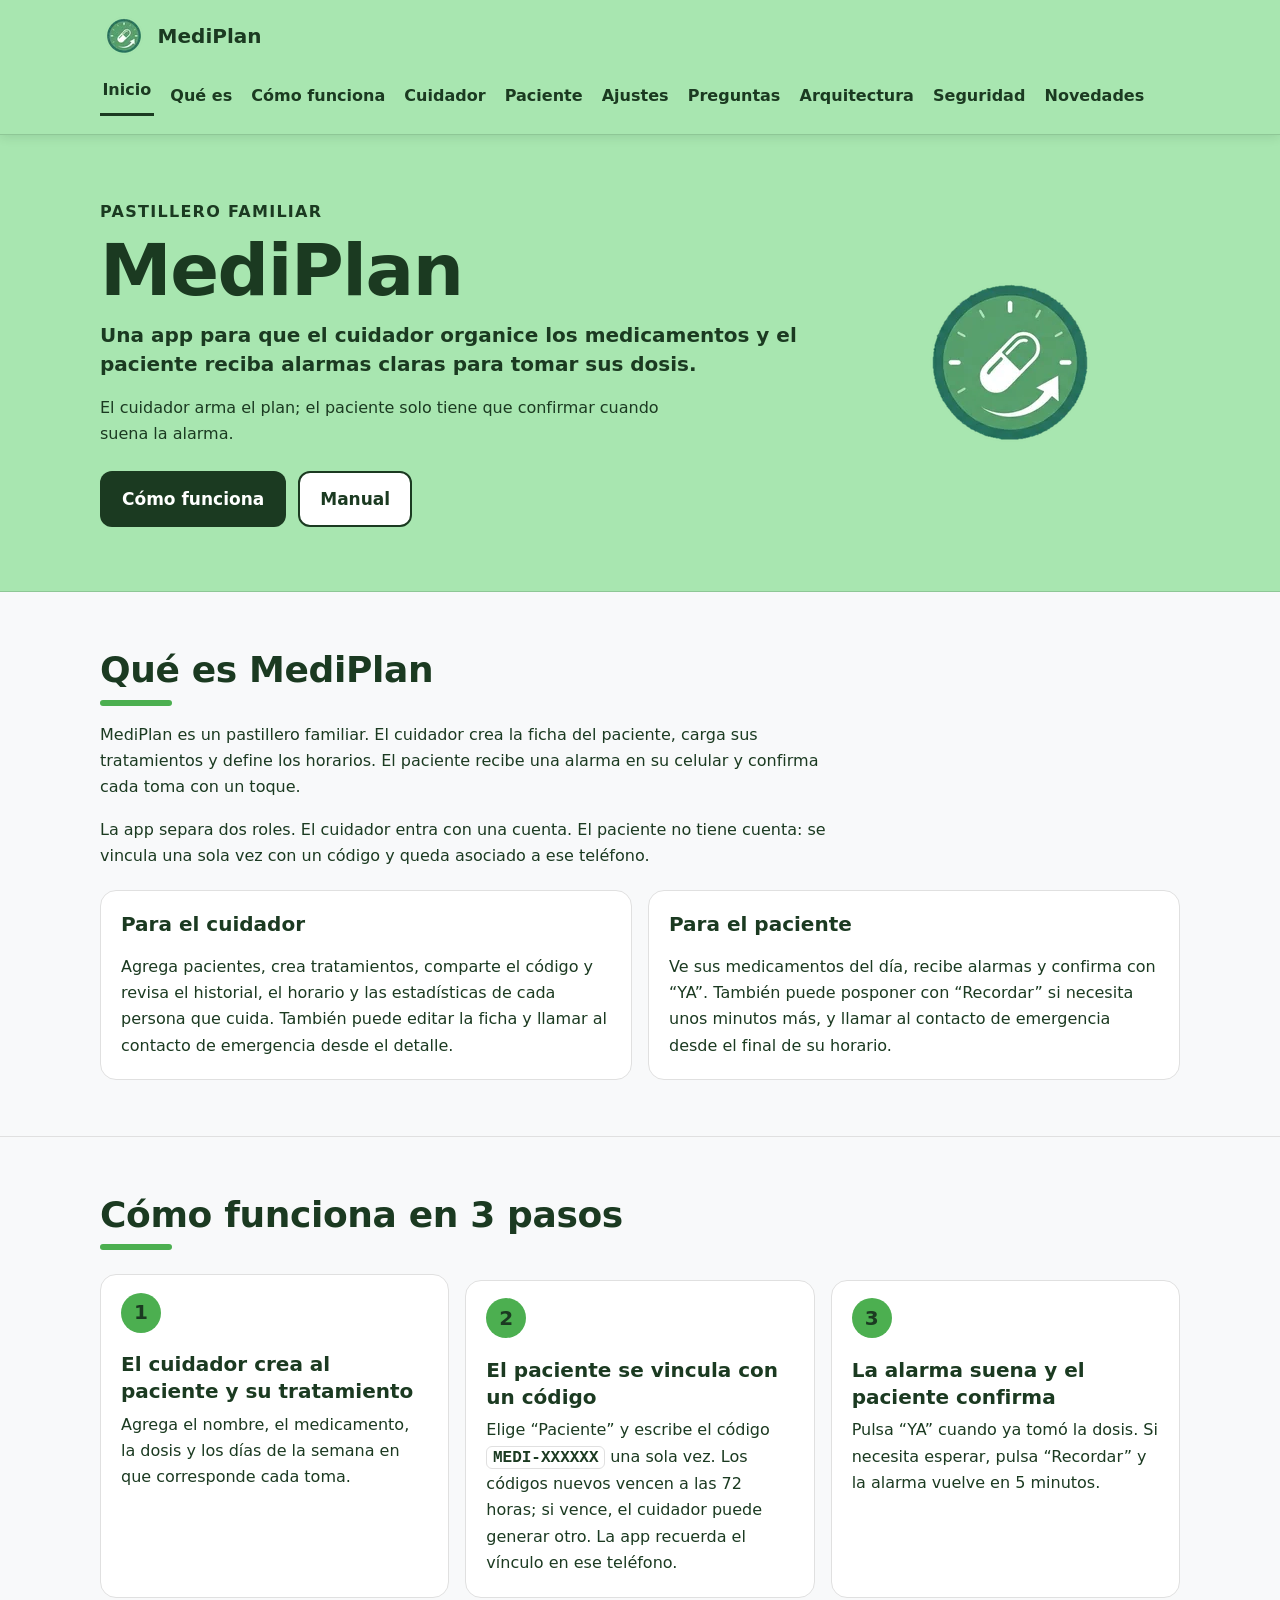
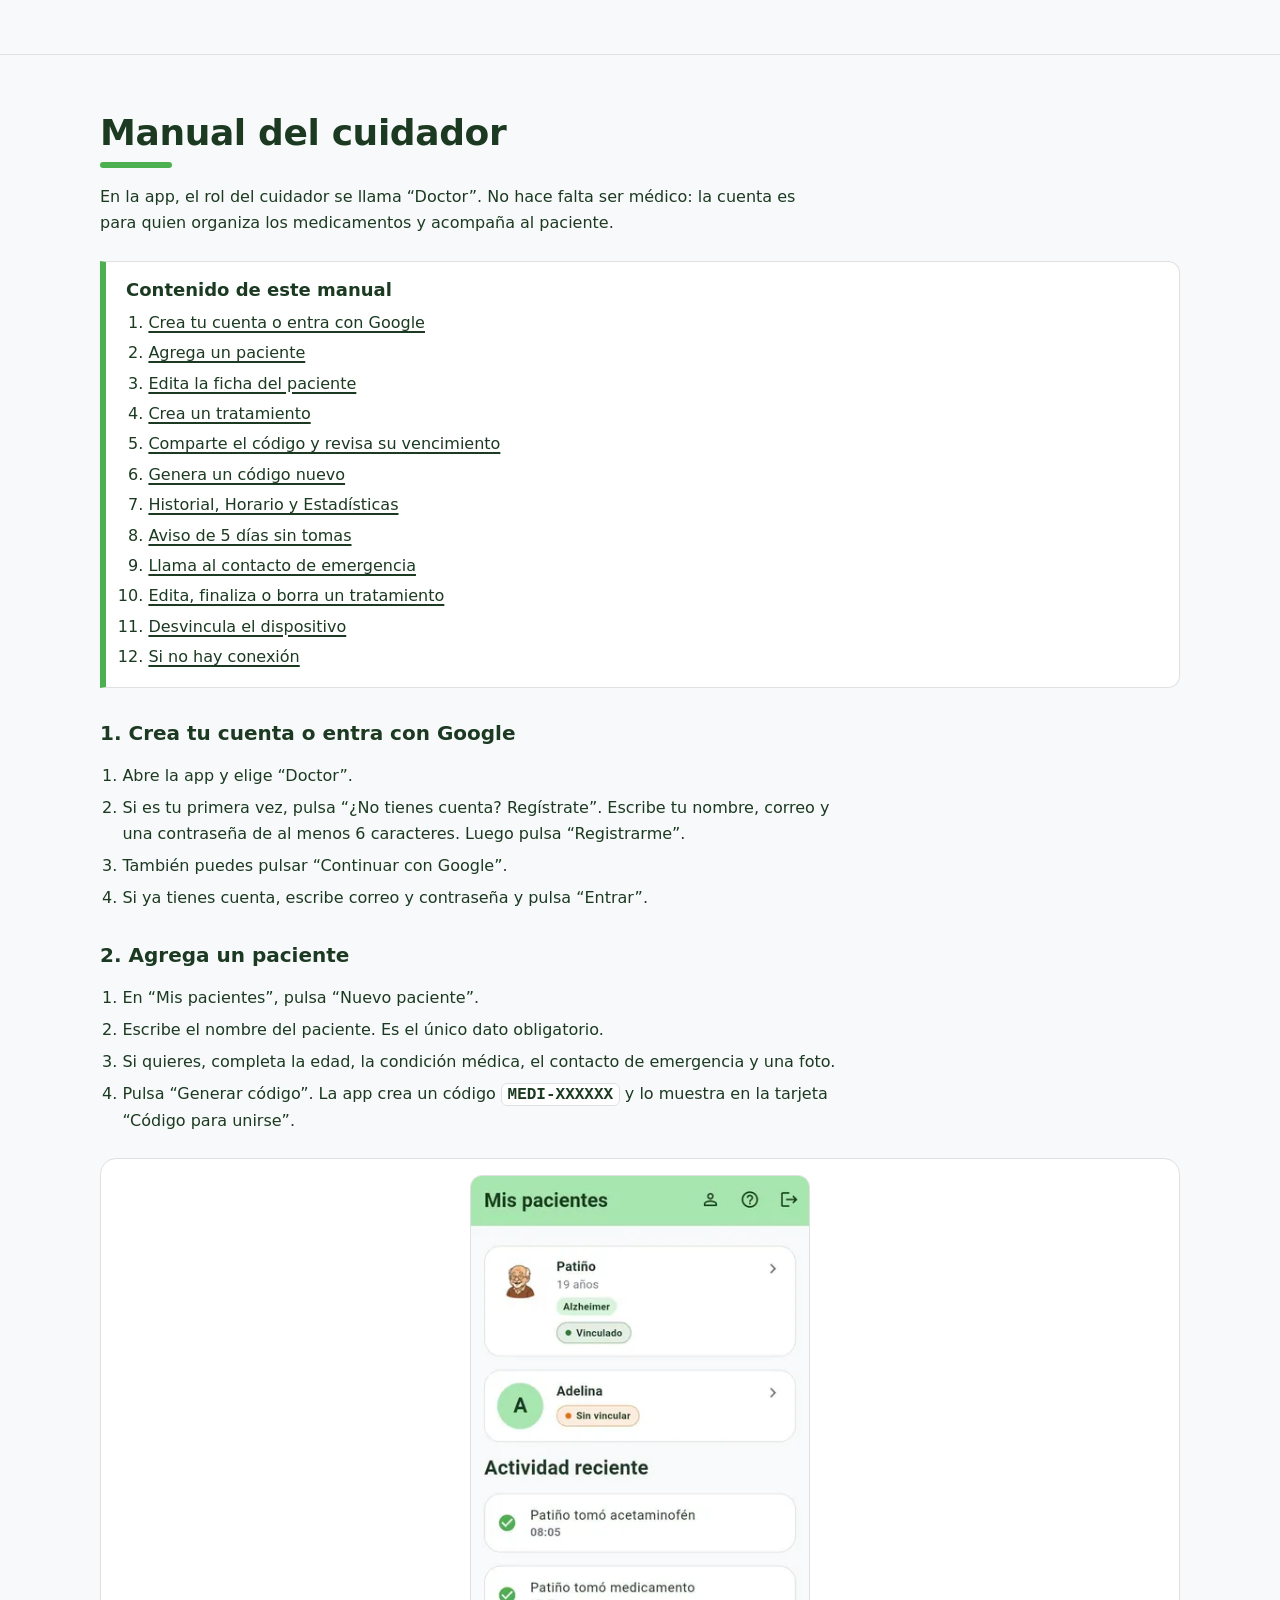
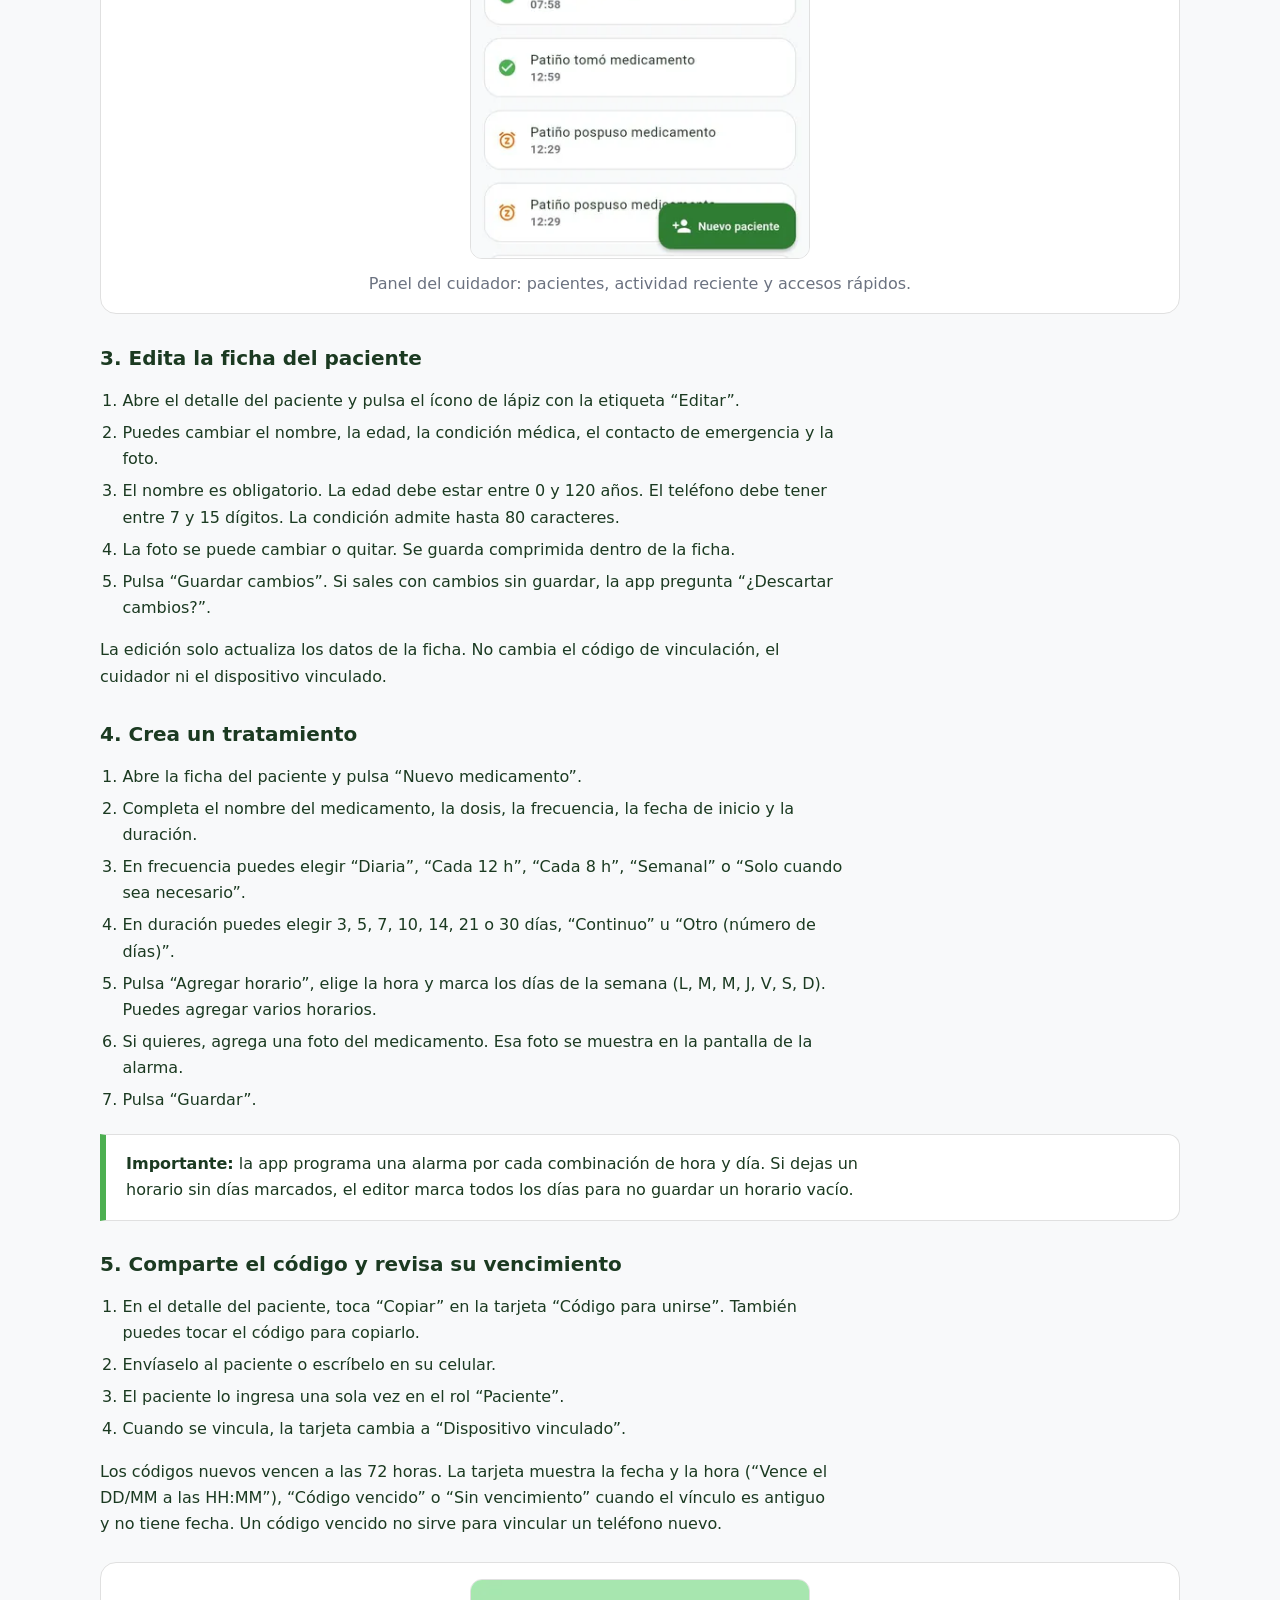
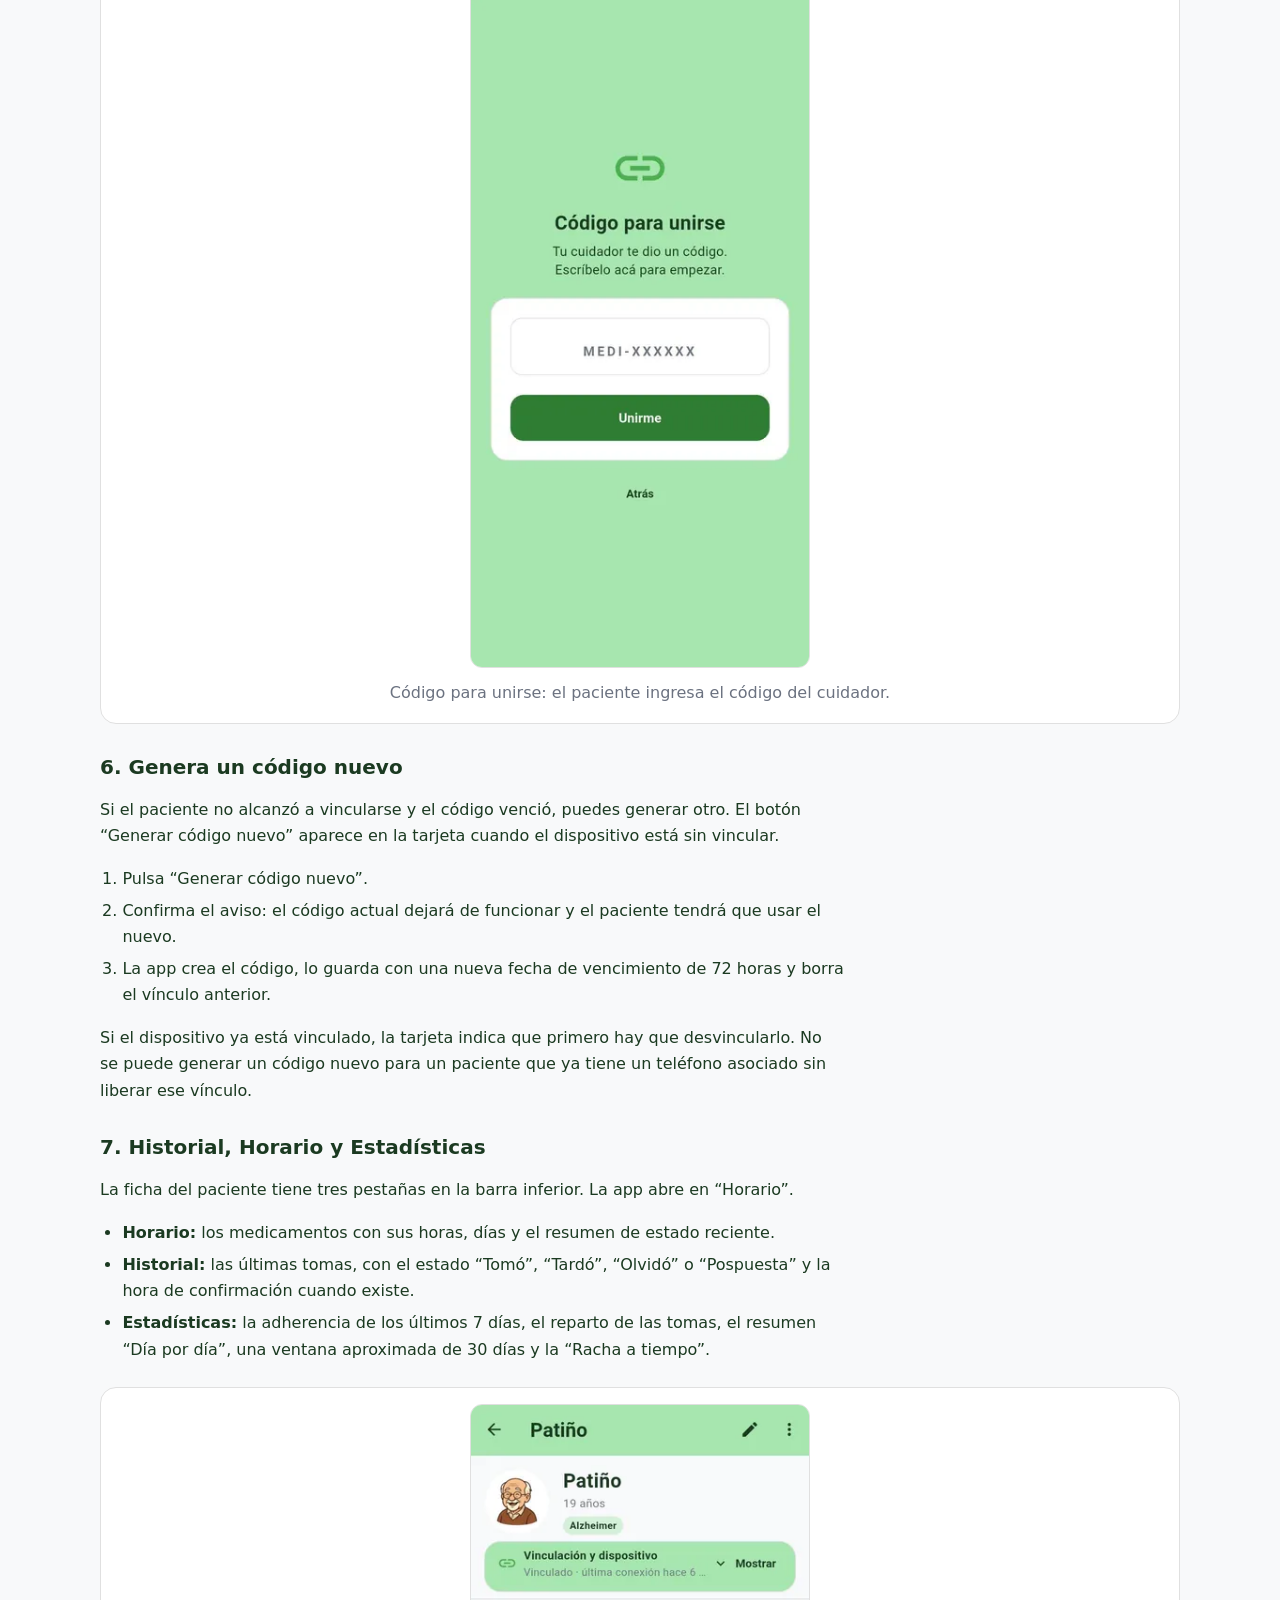
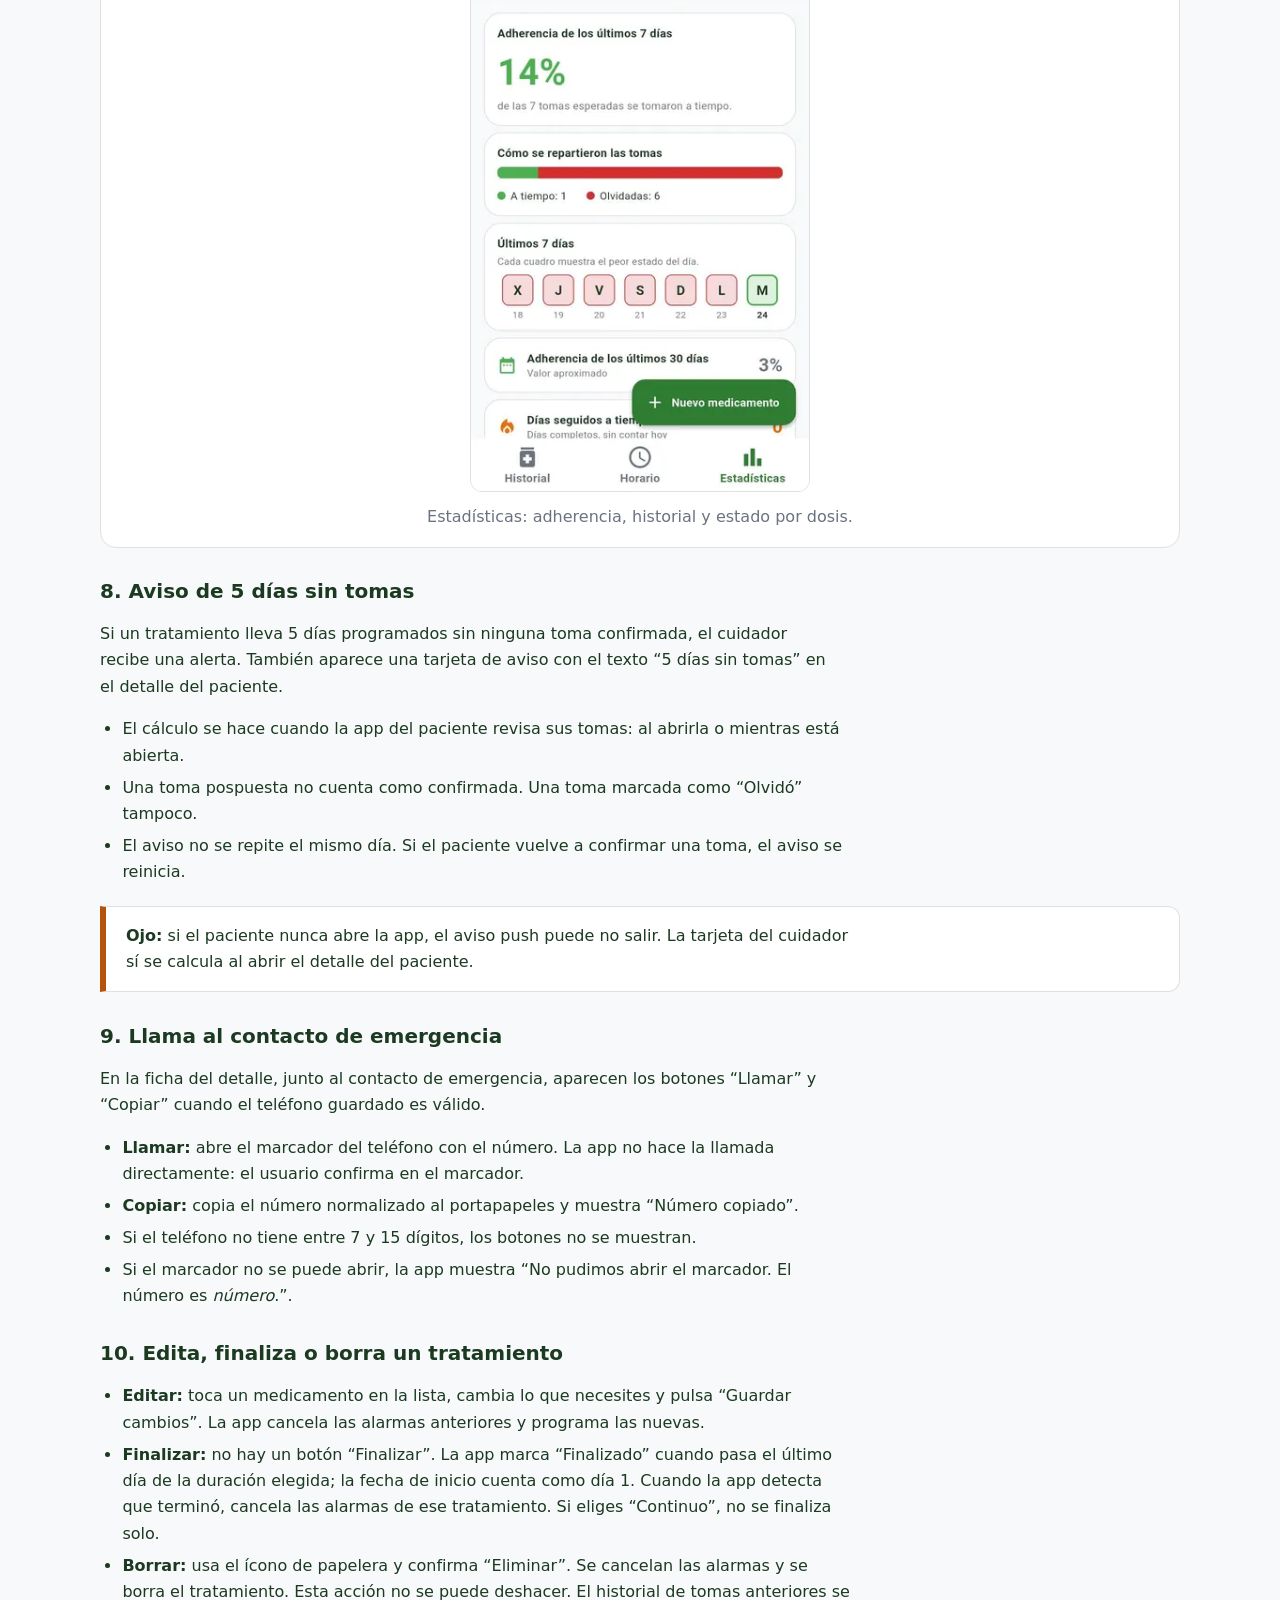
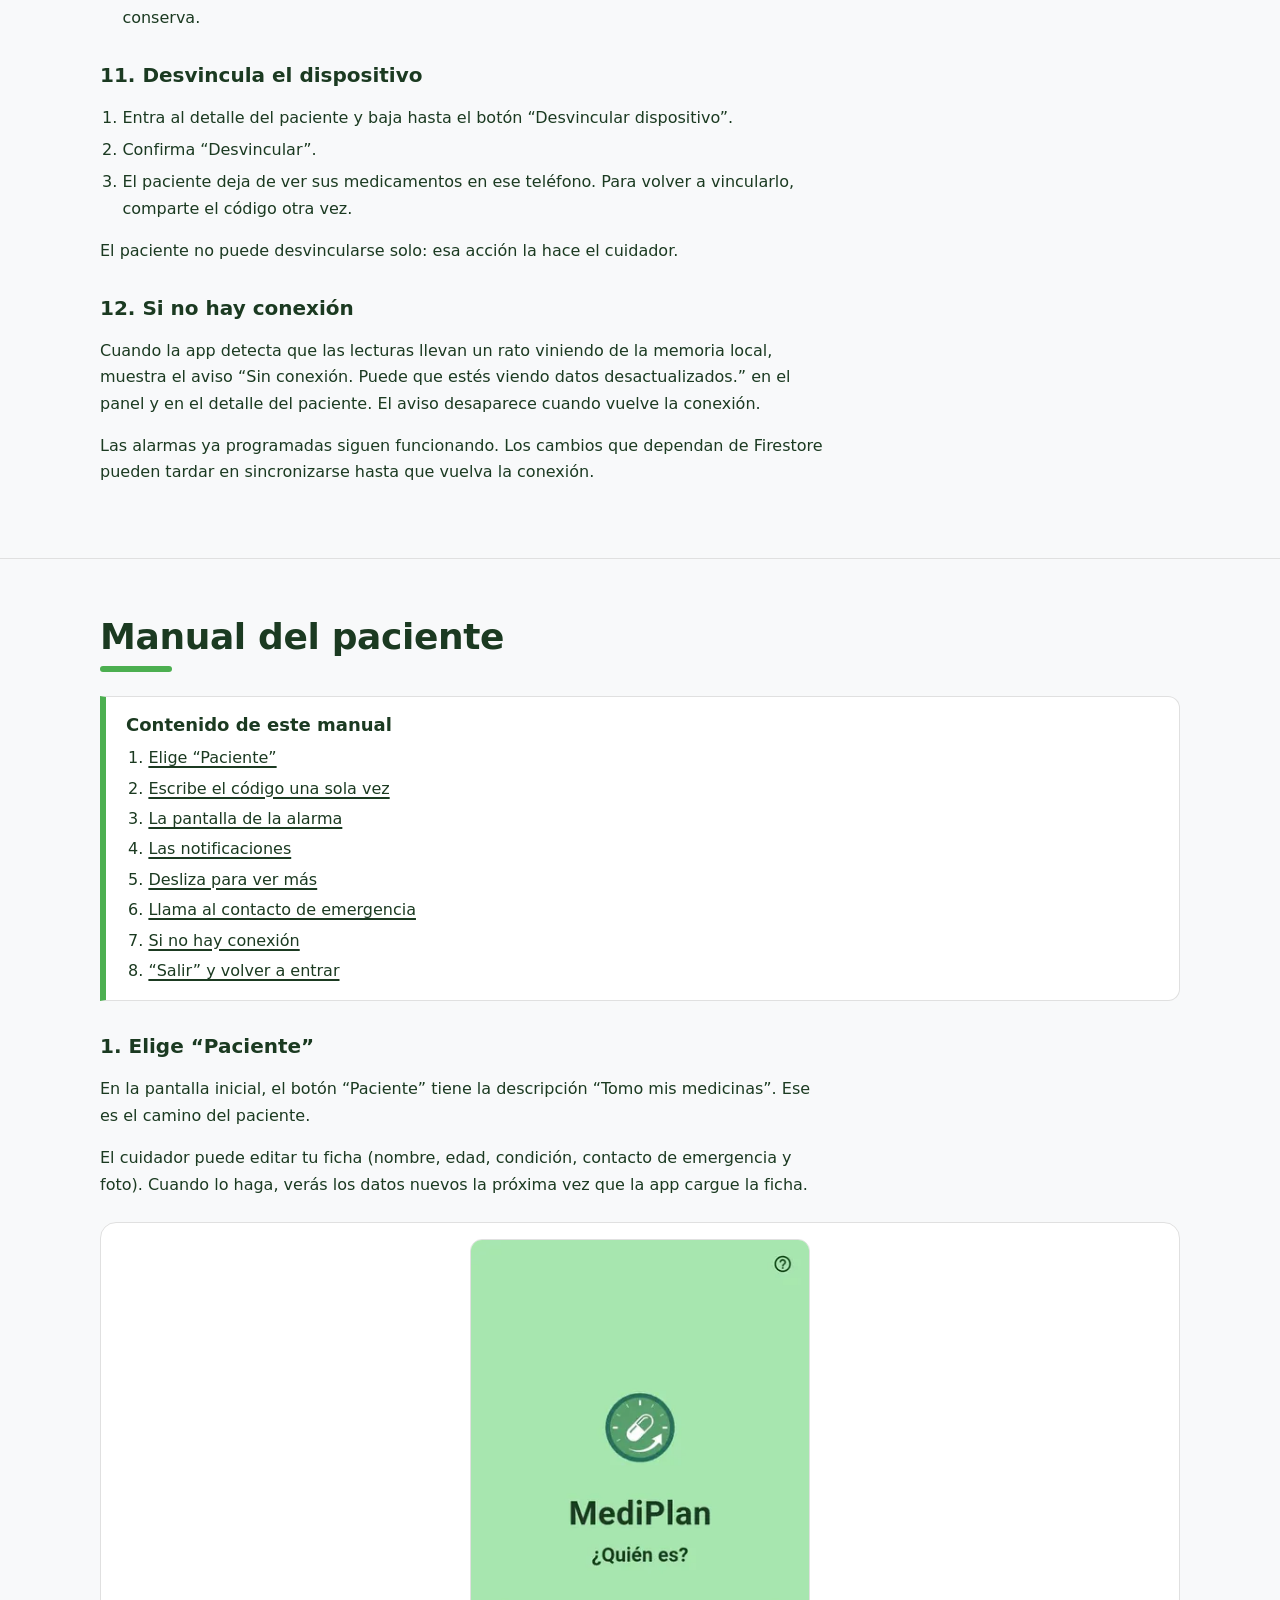
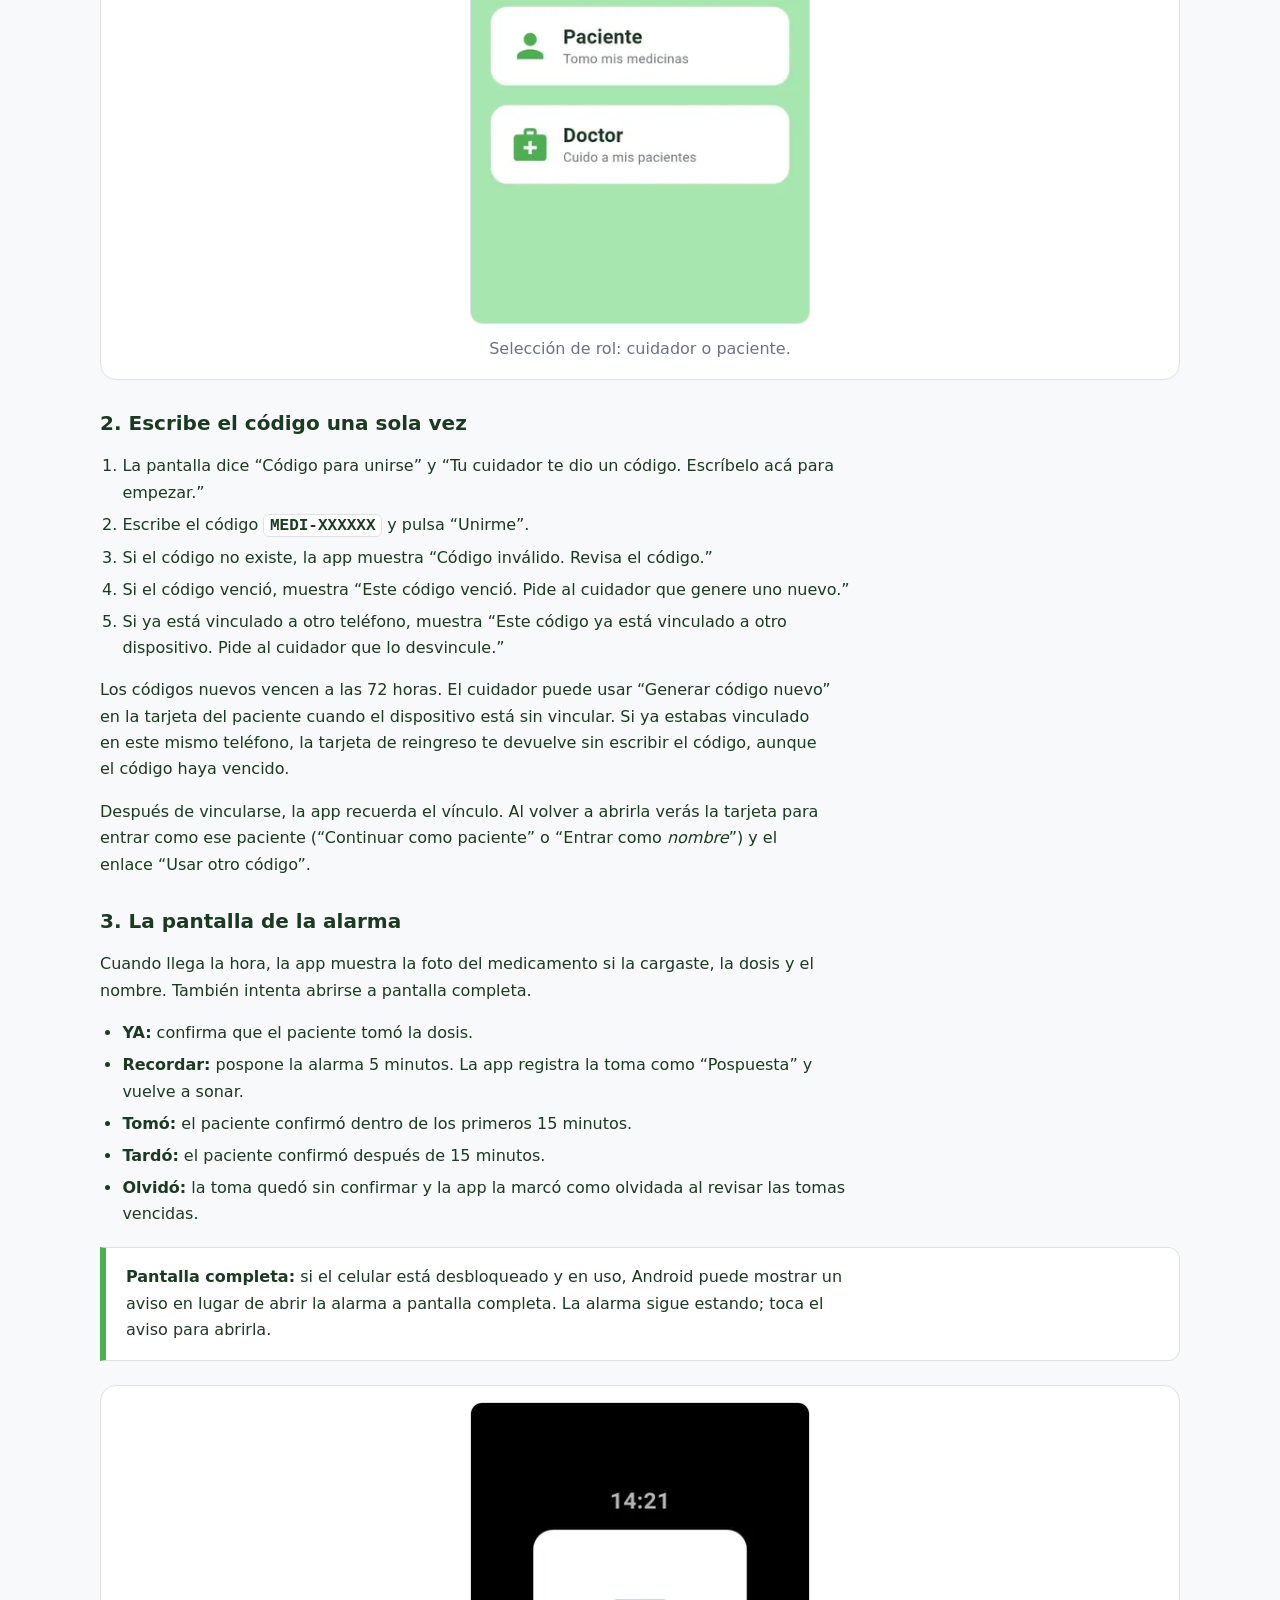
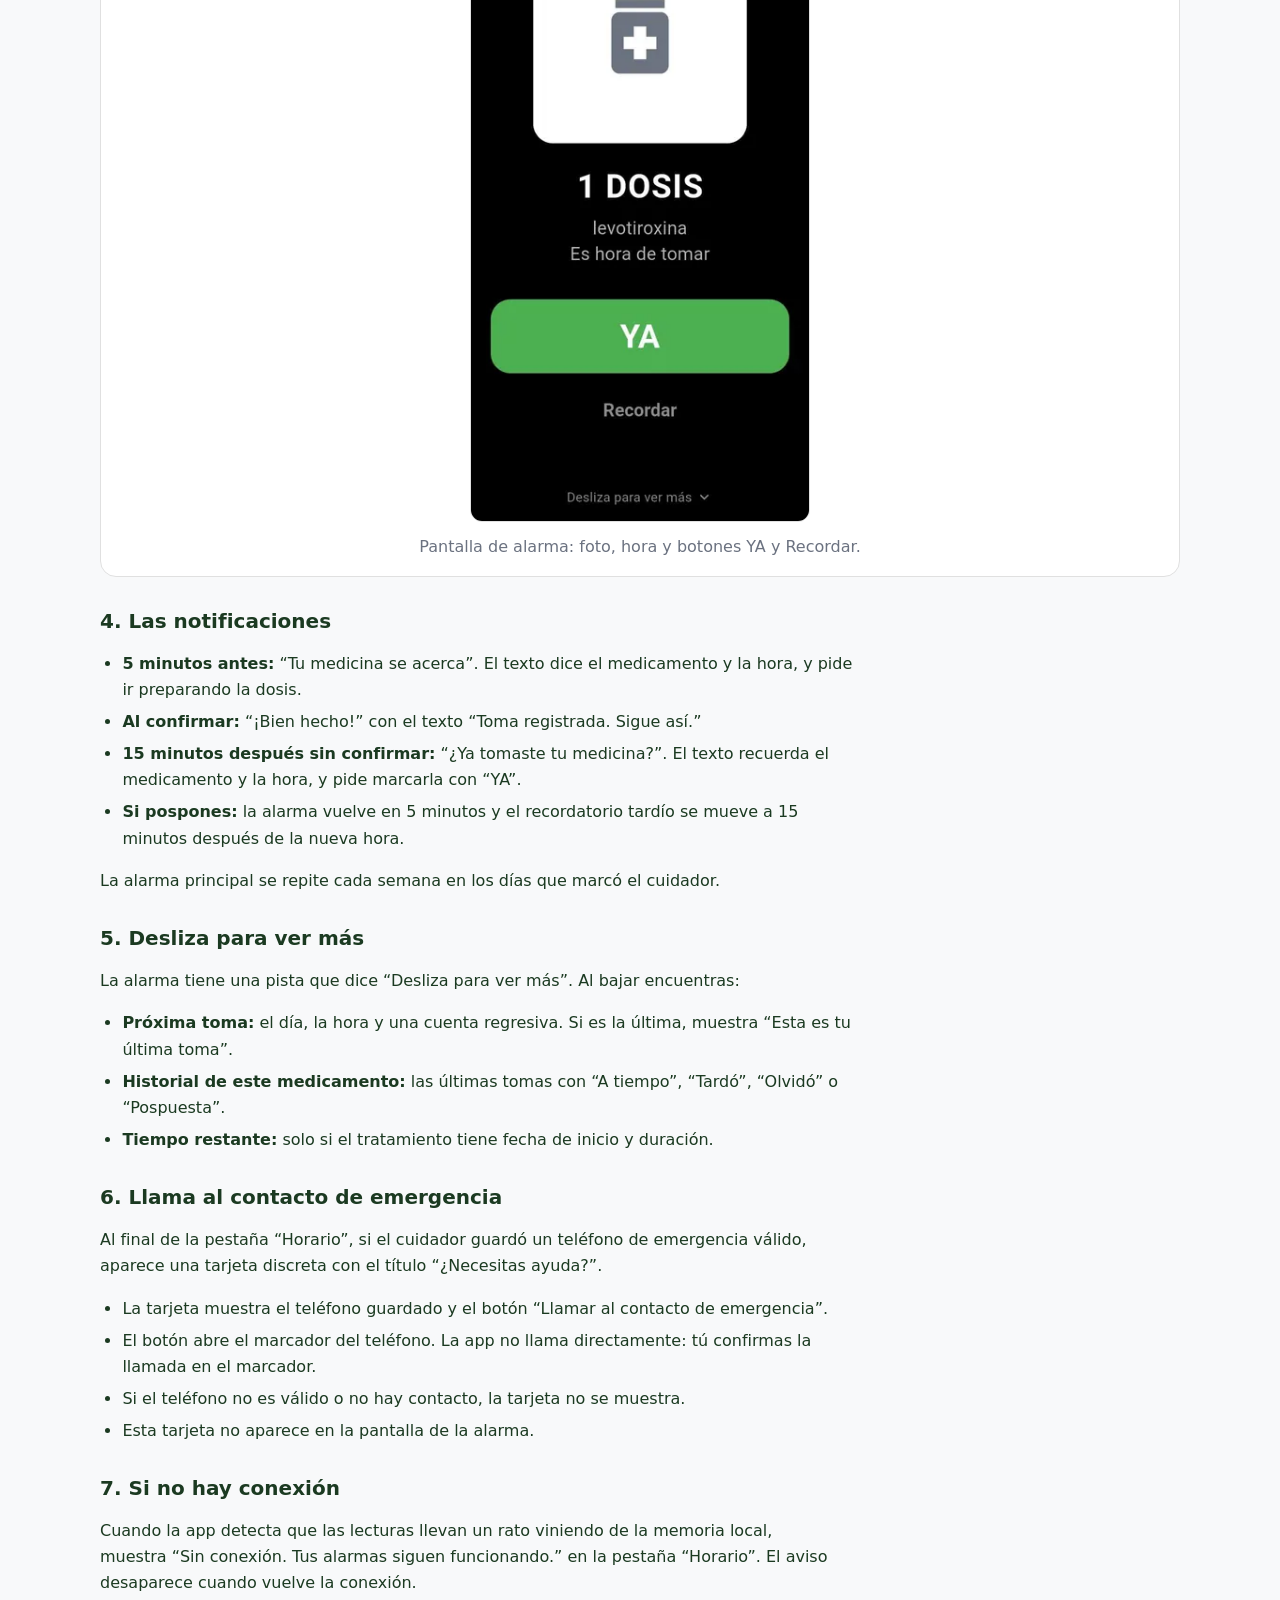
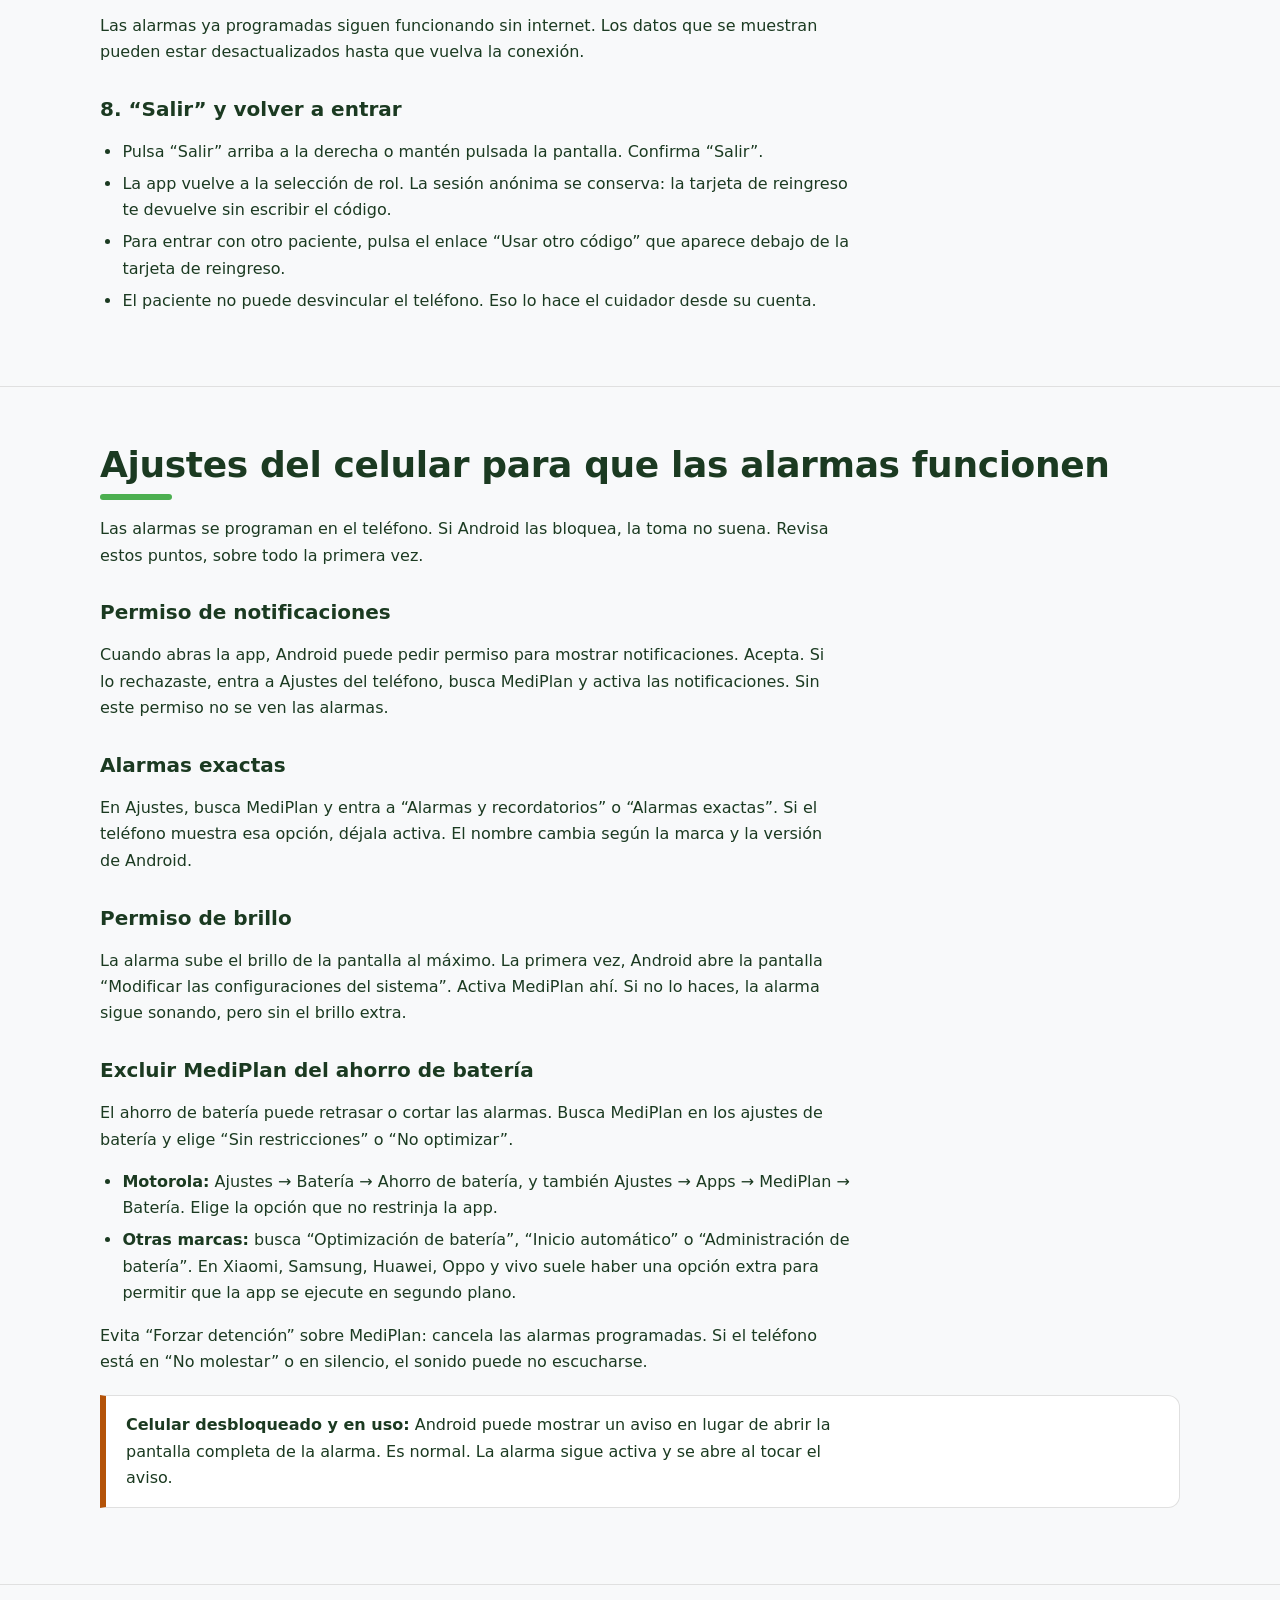
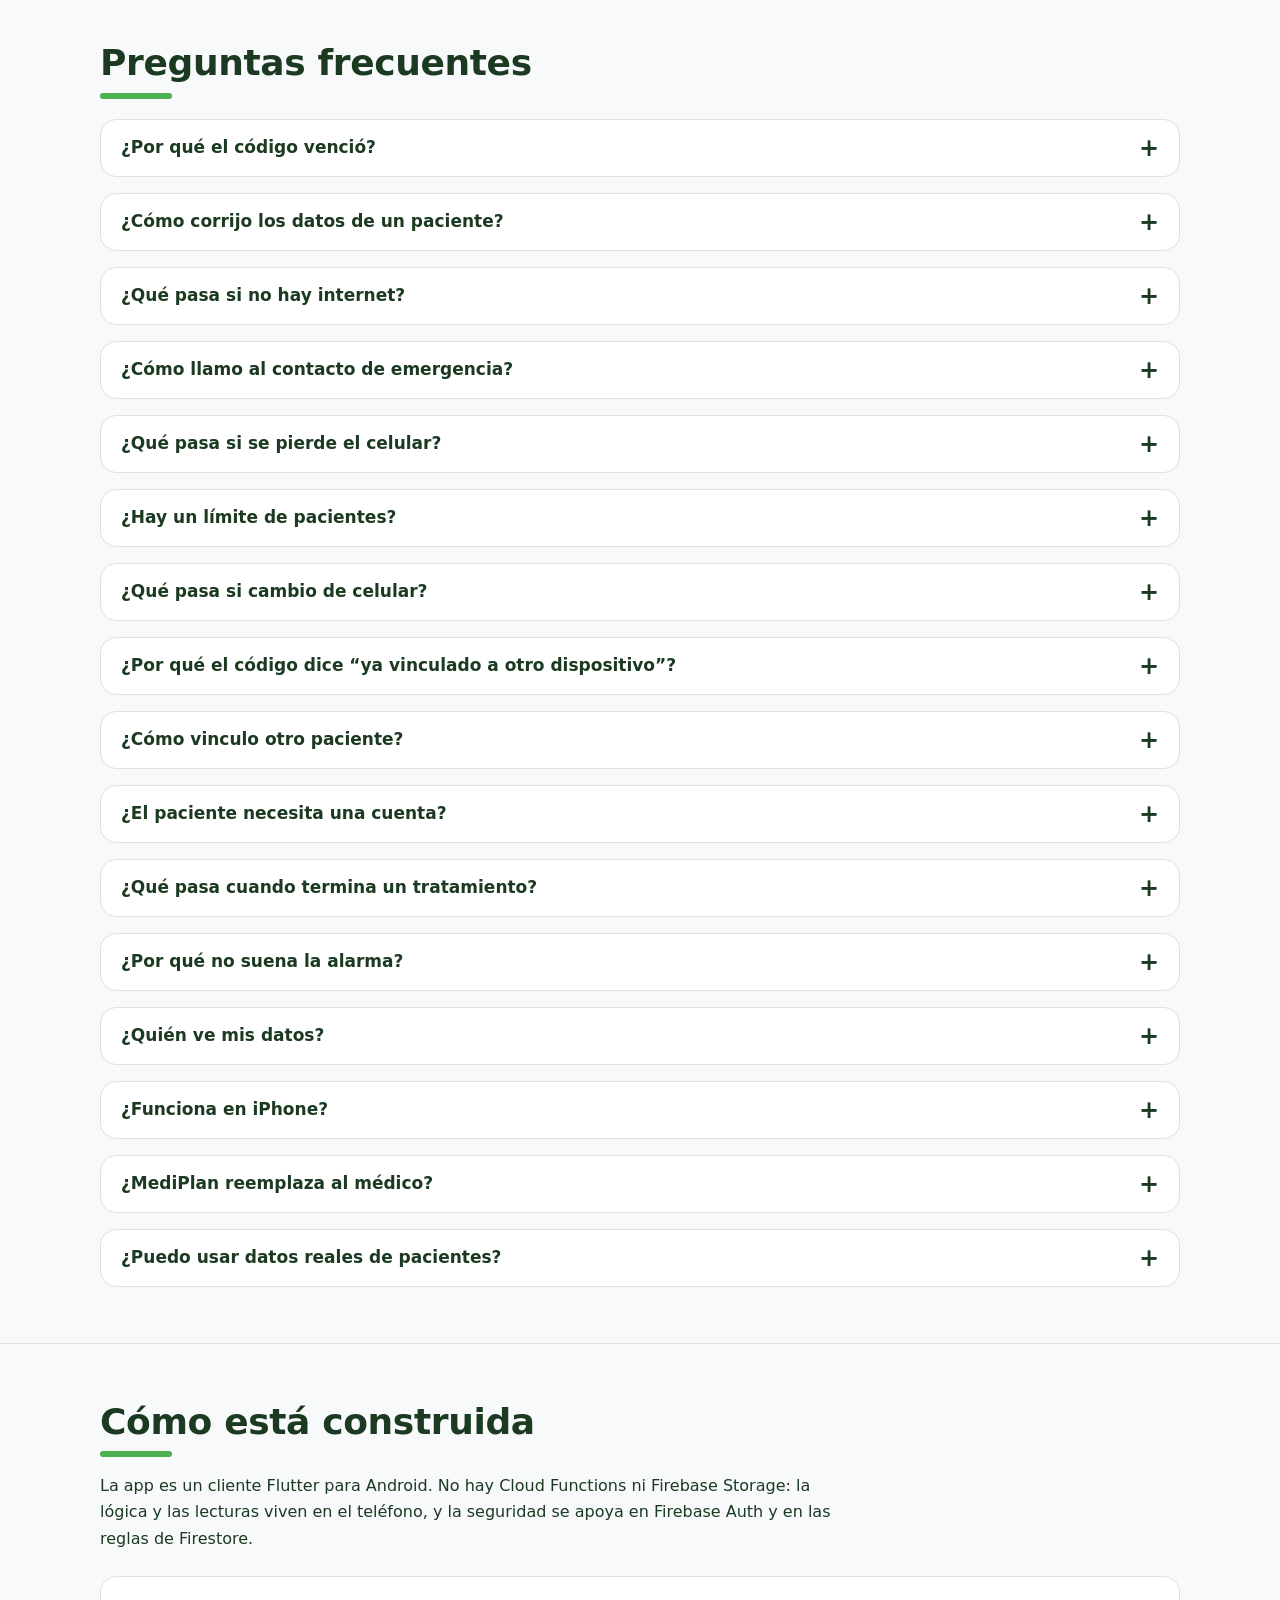
==== commit 4f2a1ec3: "Capturas reales en la landing" ====
--- a/docs/index.html
+++ b/docs/index.html
@@ -1,16 +1,14 @@
-<!DOCTYPE html>
+﻿<!DOCTYPE html>
 <html lang="es">
 <head>
 <!--
   MediPlan · Página de presentación y manual
   ==========================================
   ANTES DE PUBLICAR, completa los marcadores de la sección #creditos:
-    Equipo:   [NOMBRES DEL EQUIPO]
-    Contacto: [CORREO DE CONTACTO]
+    Equipo:   David Steven Patiño Rueda
+    Contacto: dspatino@uts.edu.co
 
   No hay JavaScript, enlaces externos, analíticas, cookies ni recursos remotos.
-  Las capturas son marcadores en docs/img/: reemplázalos por imágenes reales
-  cuando las tengas.
 -->
   <meta charset="utf-8">
   <meta name="viewport" content="width=device-width, initial-scale=1">
@@ -190,9 +188,9 @@
         <figure>
           <picture>
             <source type="image/webp" srcset="img/captura-panel-cuidador-360.webp 1x, img/captura-panel-cuidador-720.webp 2x">
-            <img src="img/captura-panel-cuidador-360.png" srcset="img/captura-panel-cuidador-360.png 1x, img/captura-panel-cuidador-720.png 2x" alt="Captura pendiente: panel del cuidador" width="360" height="540" loading="lazy" decoding="async">
+            <img src="img/captura-panel-cuidador-360.png" srcset="img/captura-panel-cuidador-360.png 1x, img/captura-panel-cuidador-720.png 2x" alt="Panel del cuidador con la lista de pacientes, actividad reciente y accesos rápidos" width="360" height="726" loading="lazy" decoding="async">
           </picture>
-          <figcaption>Captura pendiente: panel del cuidador.</figcaption>
+          <figcaption>Panel del cuidador: pacientes, actividad reciente y accesos rápidos.</figcaption>
         </figure>
 
         <h3 id="cuidador-editar-ficha">3. Edita la ficha del paciente</h3>
@@ -230,9 +228,9 @@
         <figure>
           <picture>
             <source type="image/webp" srcset="img/captura-codigo-360.webp 1x, img/captura-codigo-720.webp 2x">
-            <img src="img/captura-codigo-360.png" srcset="img/captura-codigo-360.png 1x, img/captura-codigo-720.png 2x" alt="Captura pendiente: código para unirse" width="360" height="540" loading="lazy" decoding="async">
+            <img src="img/captura-codigo-360.png" srcset="img/captura-codigo-360.png 1x, img/captura-codigo-720.png 2x" alt="Pantalla para ingresar el código MEDI-XXXXXX y unirse como paciente" width="360" height="732" loading="lazy" decoding="async">
           </picture>
-          <figcaption>Captura pendiente: código para unirse.</figcaption>
+          <figcaption>Código para unirse: el paciente ingresa el código del cuidador.</figcaption>
         </figure>
 
         <h3 id="cuidador-codigo-nuevo">6. Genera un código nuevo</h3>
@@ -254,9 +252,9 @@
         <figure>
           <picture>
             <source type="image/webp" srcset="img/captura-estadisticas-360.webp 1x, img/captura-estadisticas-720.webp 2x">
-            <img src="img/captura-estadisticas-360.png" srcset="img/captura-estadisticas-360.png 1x, img/captura-estadisticas-720.png 2x" alt="Captura pendiente: estadísticas" width="360" height="540" loading="lazy" decoding="async">
+            <img src="img/captura-estadisticas-360.png" srcset="img/captura-estadisticas-360.png 1x, img/captura-estadisticas-720.png 2x" alt="Estadísticas de adherencia, historial y estado por dosis del paciente" width="360" height="731" loading="lazy" decoding="async">
           </picture>
-          <figcaption>Captura pendiente: estadísticas.</figcaption>
+          <figcaption>Estadísticas: adherencia, historial y estado por dosis.</figcaption>
         </figure>
 
         <h3 id="cuidador-aviso">8. Aviso de 5 días sin tomas</h3>
@@ -324,9 +322,9 @@
         <figure>
           <picture>
             <source type="image/webp" srcset="img/captura-seleccion-rol-360.webp 1x, img/captura-seleccion-rol-720.webp 2x">
-            <img src="img/captura-seleccion-rol-360.png" srcset="img/captura-seleccion-rol-360.png 1x, img/captura-seleccion-rol-720.png 2x" alt="Captura pendiente: selección de rol" width="360" height="540" loading="lazy" decoding="async">
+            <img src="img/captura-seleccion-rol-360.png" srcset="img/captura-seleccion-rol-360.png 1x, img/captura-seleccion-rol-720.png 2x" alt="Pantalla inicial para elegir rol cuidador o paciente" width="360" height="728" loading="lazy" decoding="async">
           </picture>
-          <figcaption>Captura pendiente: selección de rol.</figcaption>
+          <figcaption>Selección de rol: cuidador o paciente.</figcaption>
         </figure>
 
         <h3 id="paciente-codigo">2. Escribe el código una sola vez</h3>
@@ -355,9 +353,9 @@
         <figure>
           <picture>
             <source type="image/webp" srcset="img/captura-alarma-360.webp 1x, img/captura-alarma-720.webp 2x">
-            <img src="img/captura-alarma-360.png" srcset="img/captura-alarma-360.png 1x, img/captura-alarma-720.png 2x" alt="Captura pendiente: pantalla de alarma" width="360" height="540" loading="lazy" decoding="async">
+            <img src="img/captura-alarma-360.png" srcset="img/captura-alarma-360.png 1x, img/captura-alarma-720.png 2x" alt="Pantalla de alarma con foto del medicamento, hora y botones YA y Recordar" width="360" height="765" loading="lazy" decoding="async">
           </picture>
-          <figcaption>Captura pendiente: pantalla de alarma.</figcaption>
+          <figcaption>Pantalla de alarma: foto, hora y botones YA y Recordar.</figcaption>
         </figure>
 
         <h3 id="paciente-notificaciones">4. Las notificaciones</h3>
@@ -701,7 +699,12 @@
           <li>Aviso discreto de “Sin conexión” en el panel del cuidador y en el horario del paciente.</li>
           <li>Llamada y copia del contacto de emergencia desde el detalle del cuidador, y tarjeta de ayuda en el horario del paciente.</li>
           <li>Estadísticas de adherencia, historial de tomas y estado por dosis.</li>
-        </ul>
+          <li>Perfil del doctor y tarjeta "Tu médico" para el paciente.</li>
+          <li>Pantalla "Comprobar mi celular" y asistente de permisos.</li>
+          <li>Tarjeta "Celular del paciente" y eliminación de pacientes.</li>
+          <li>Detalle del medicamento y vinculación en el detalle del paciente.</li>
+        </ul>
+        <p class="note">En algunos fabricantes hay que activar manualmente el sonido y la ejecución en segundo plano para que las alarmas suenen.</p>
       </div>
     </section>
 
@@ -710,11 +713,11 @@
         <h2 id="creditos-titulo">Créditos y contacto</h2>
         <div class="credits">
           <p><strong>Proyecto académico de la UTS.</strong></p>
-          <p>Equipo: <strong>[NOMBRES DEL EQUIPO]</strong></p>
-          <p>Contacto: <strong>[CORREO DE CONTACTO]</strong> (texto; sin enlace de correo en este borrador)</p>
+          <p>Equipo: <strong>David Steven Patiño Rueda</strong></p>
+          <p>Contacto: <a href="mailto:dspatino@uts.edu.co">dspatino@uts.edu.co</a></p>
           <p>Hecho con Flutter y Firebase.</p>
         </div>
-        <p class="todo">Marcadores pendientes de completar antes de publicar: nombres del equipo y correo de contacto.</p>
+        <p>Los datos de contacto del proyecto ya están definidos.</p>
         <p>Esta página no usa cookies, analíticas ni recursos externos. Las fuentes son las del sistema.</p>
       </div>
     </section>
@@ -725,7 +728,7 @@
   <footer class="site-footer">
     <div class="wrap">
       <p><strong>MediPlan · Pastillero familiar</strong></p>
-      <p>Equipo: [NOMBRES DEL EQUIPO] · 2026</p>
+      <p>Equipo: David Steven Patiño Rueda · 2026</p>
       <p>Proyecto académico de la UTS. No es un dispositivo médico y no reemplaza la indicación de un médico.</p>
       <nav aria-label="Navegación del pie de página">
         <ul class="footer-nav">
@@ -736,7 +739,7 @@
           <li><a href="#top">Volver arriba</a></li>
         </ul>
       </nav>
-      <p>Contacto: [CORREO DE CONTACTO] (texto, sin enlace de correo mientras sea un marcador).</p>
+      <p>Contacto: dspatino@uts.edu.co (texto, sin enlace de correo mientras sea un marcador).</p>
       <p>Sin cookies, sin analíticas y sin recursos externos.</p>
       <p class="no-print">Para imprimir el manual, usa la opción Imprimir de tu navegador.</p>
     </div>
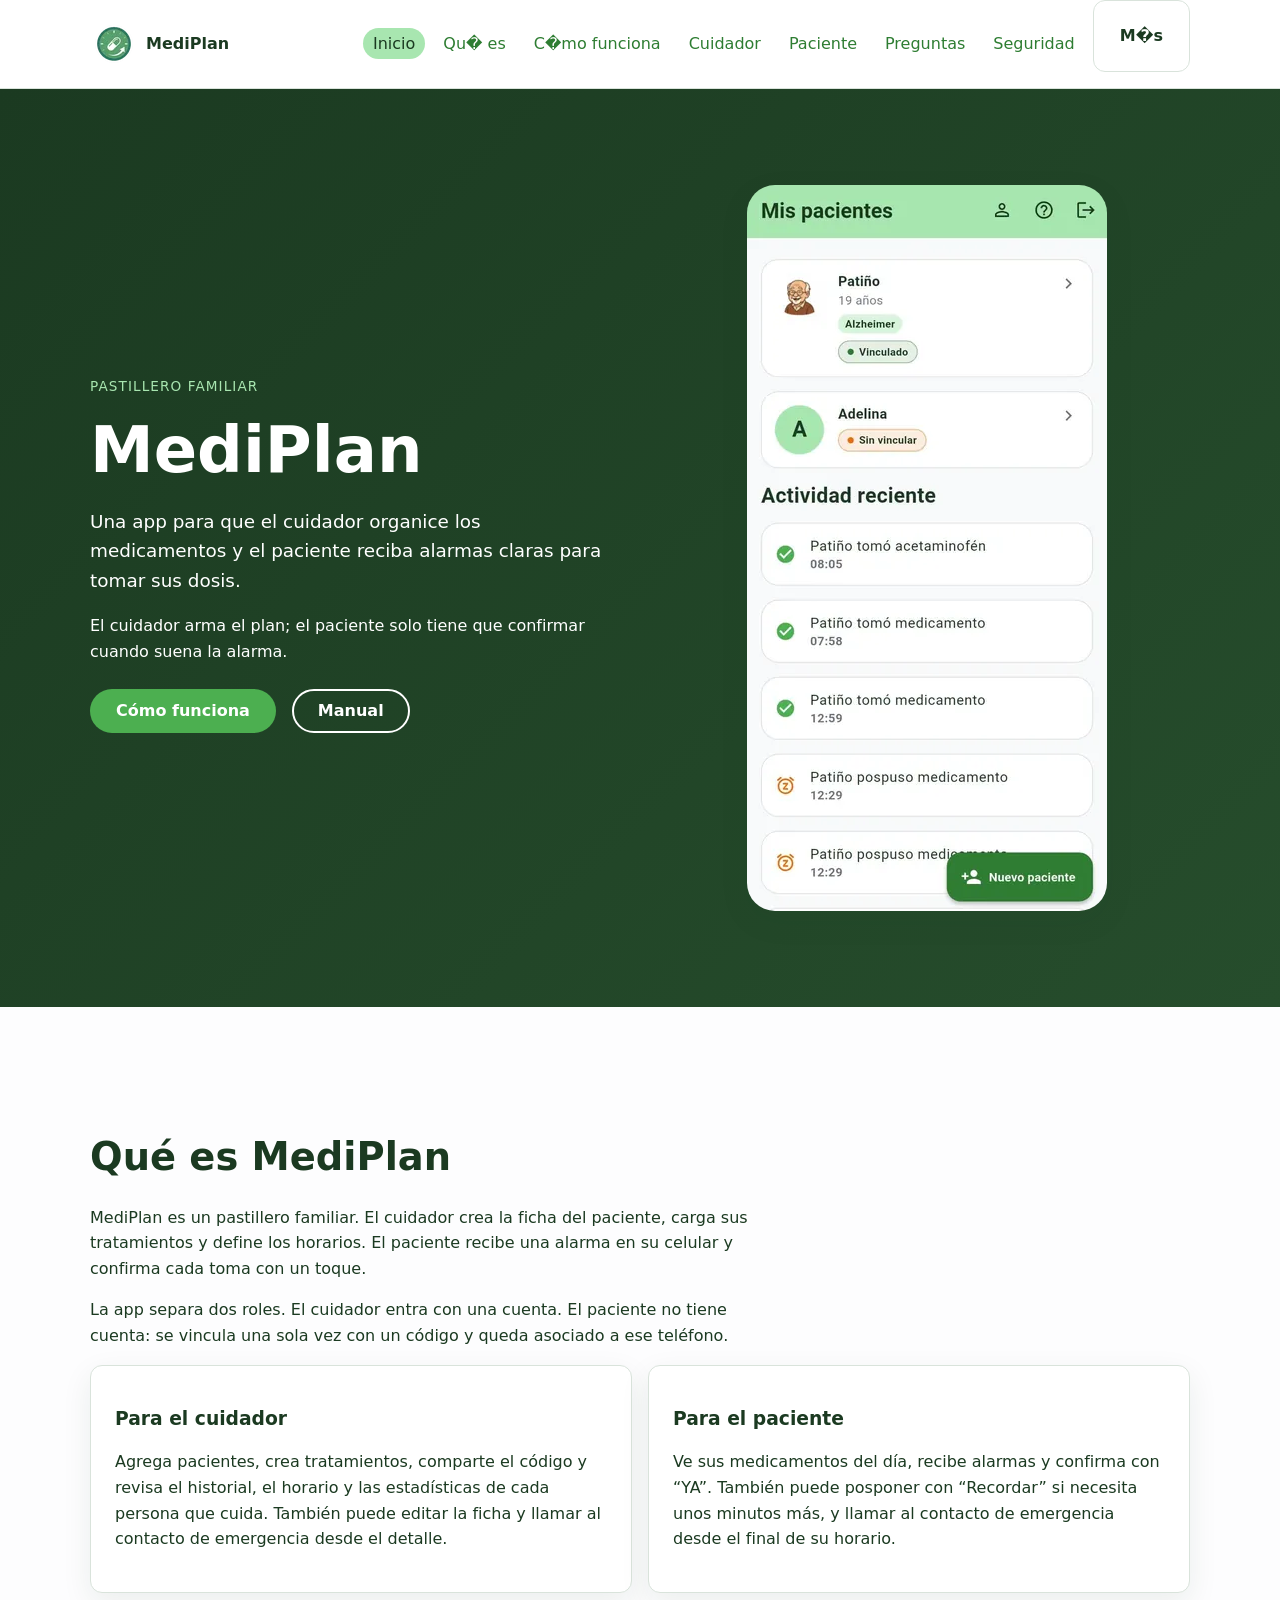
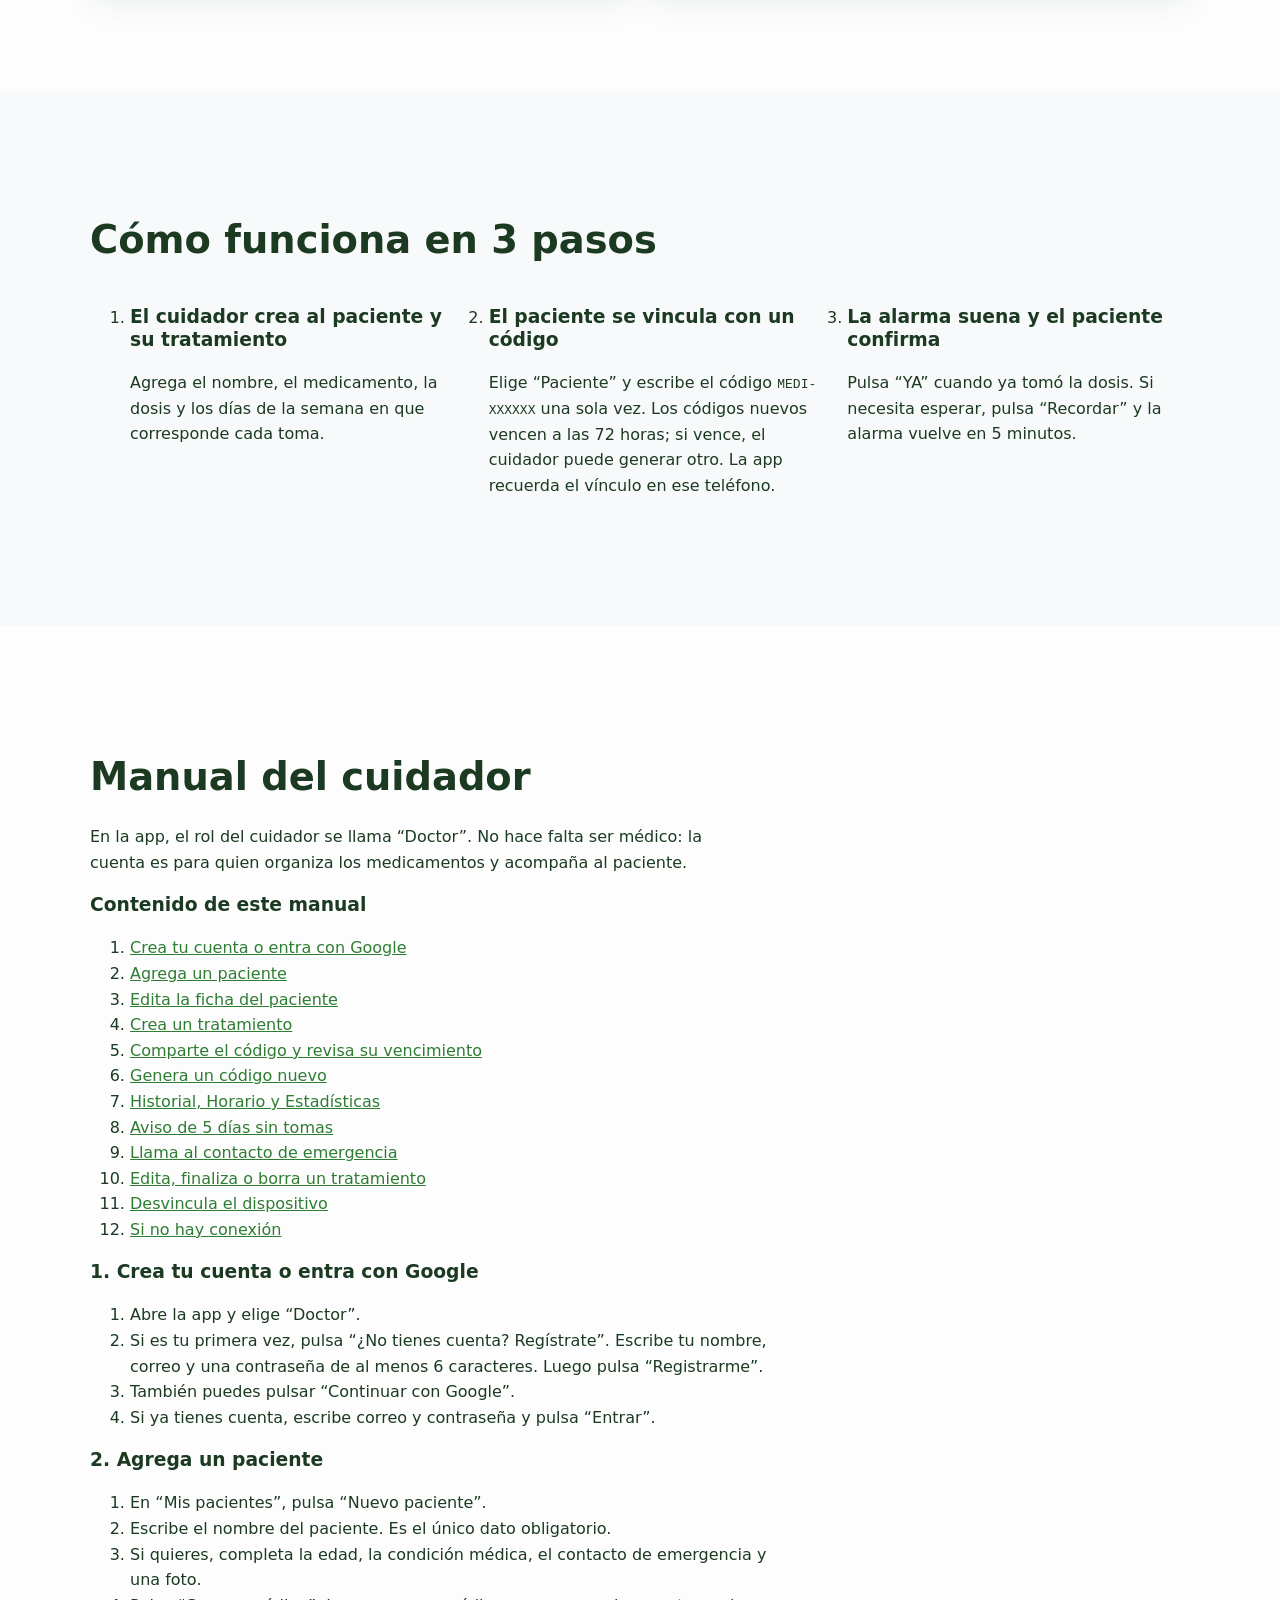
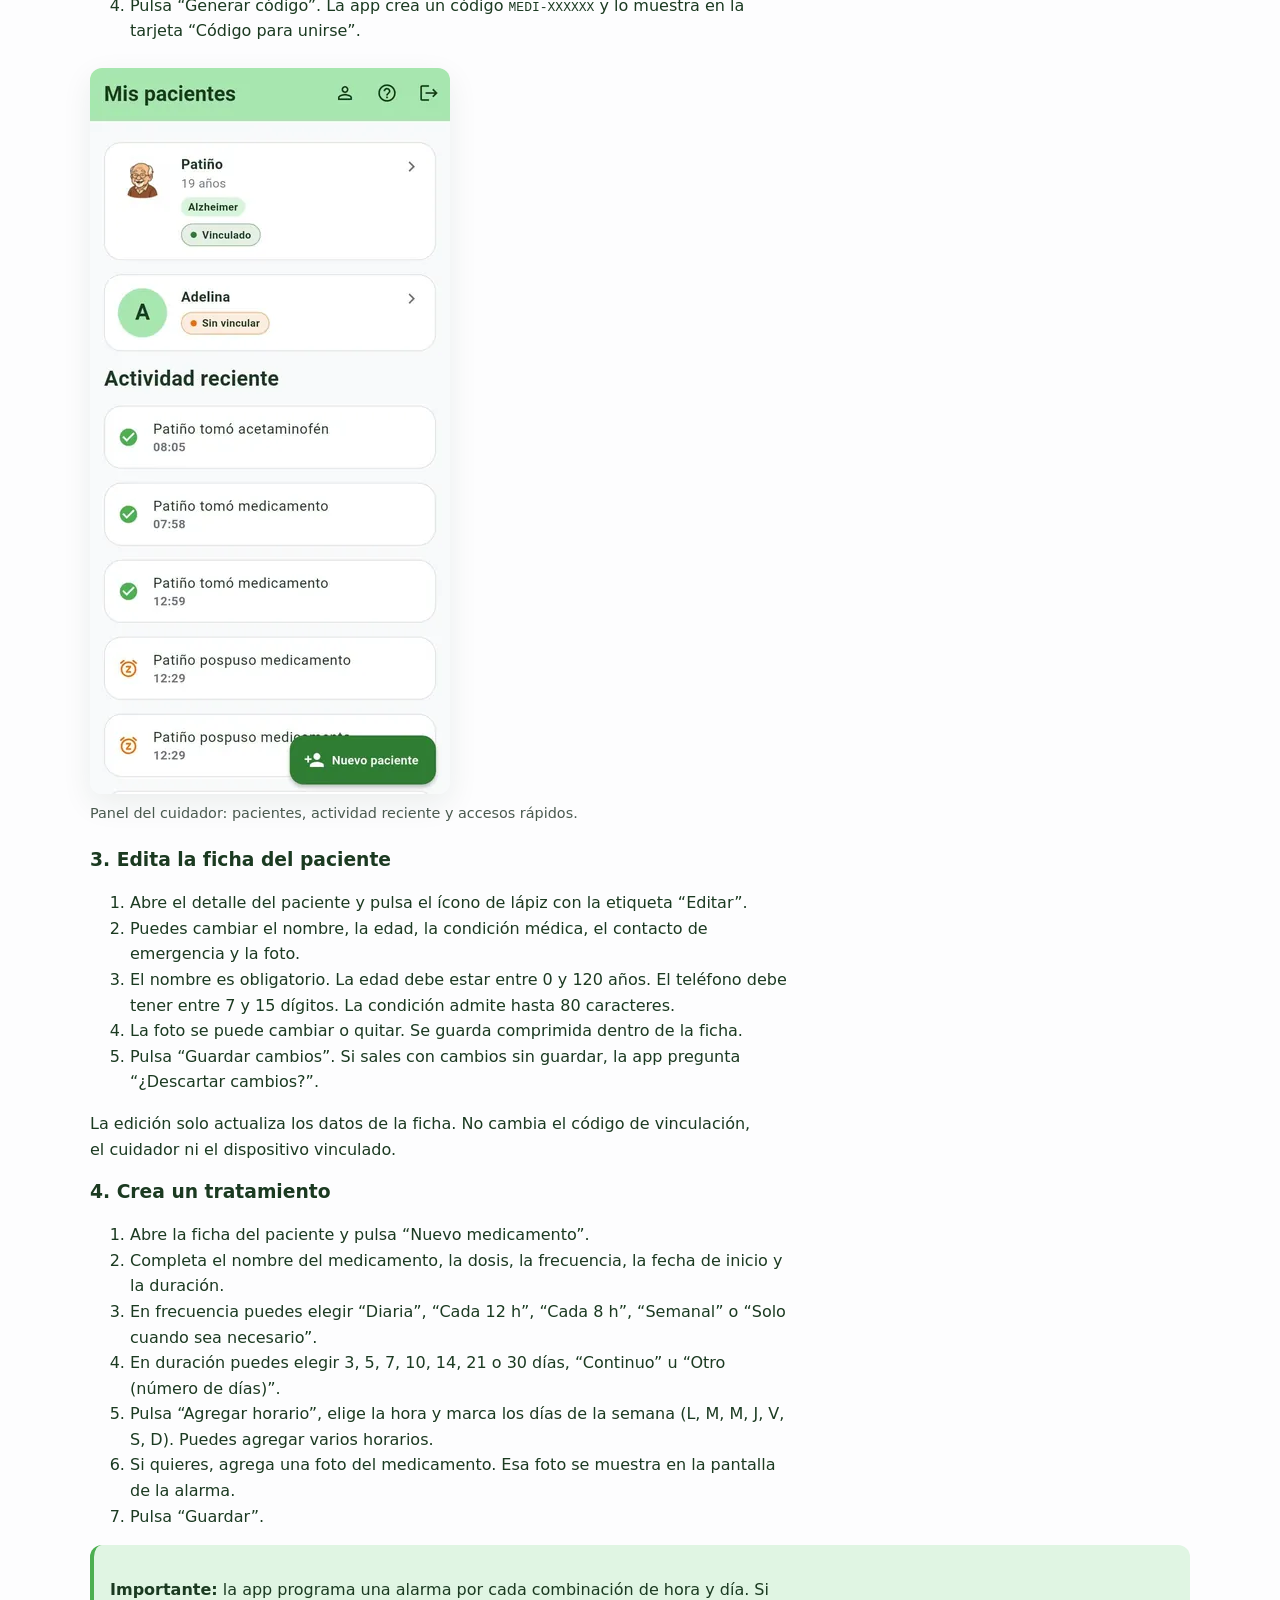
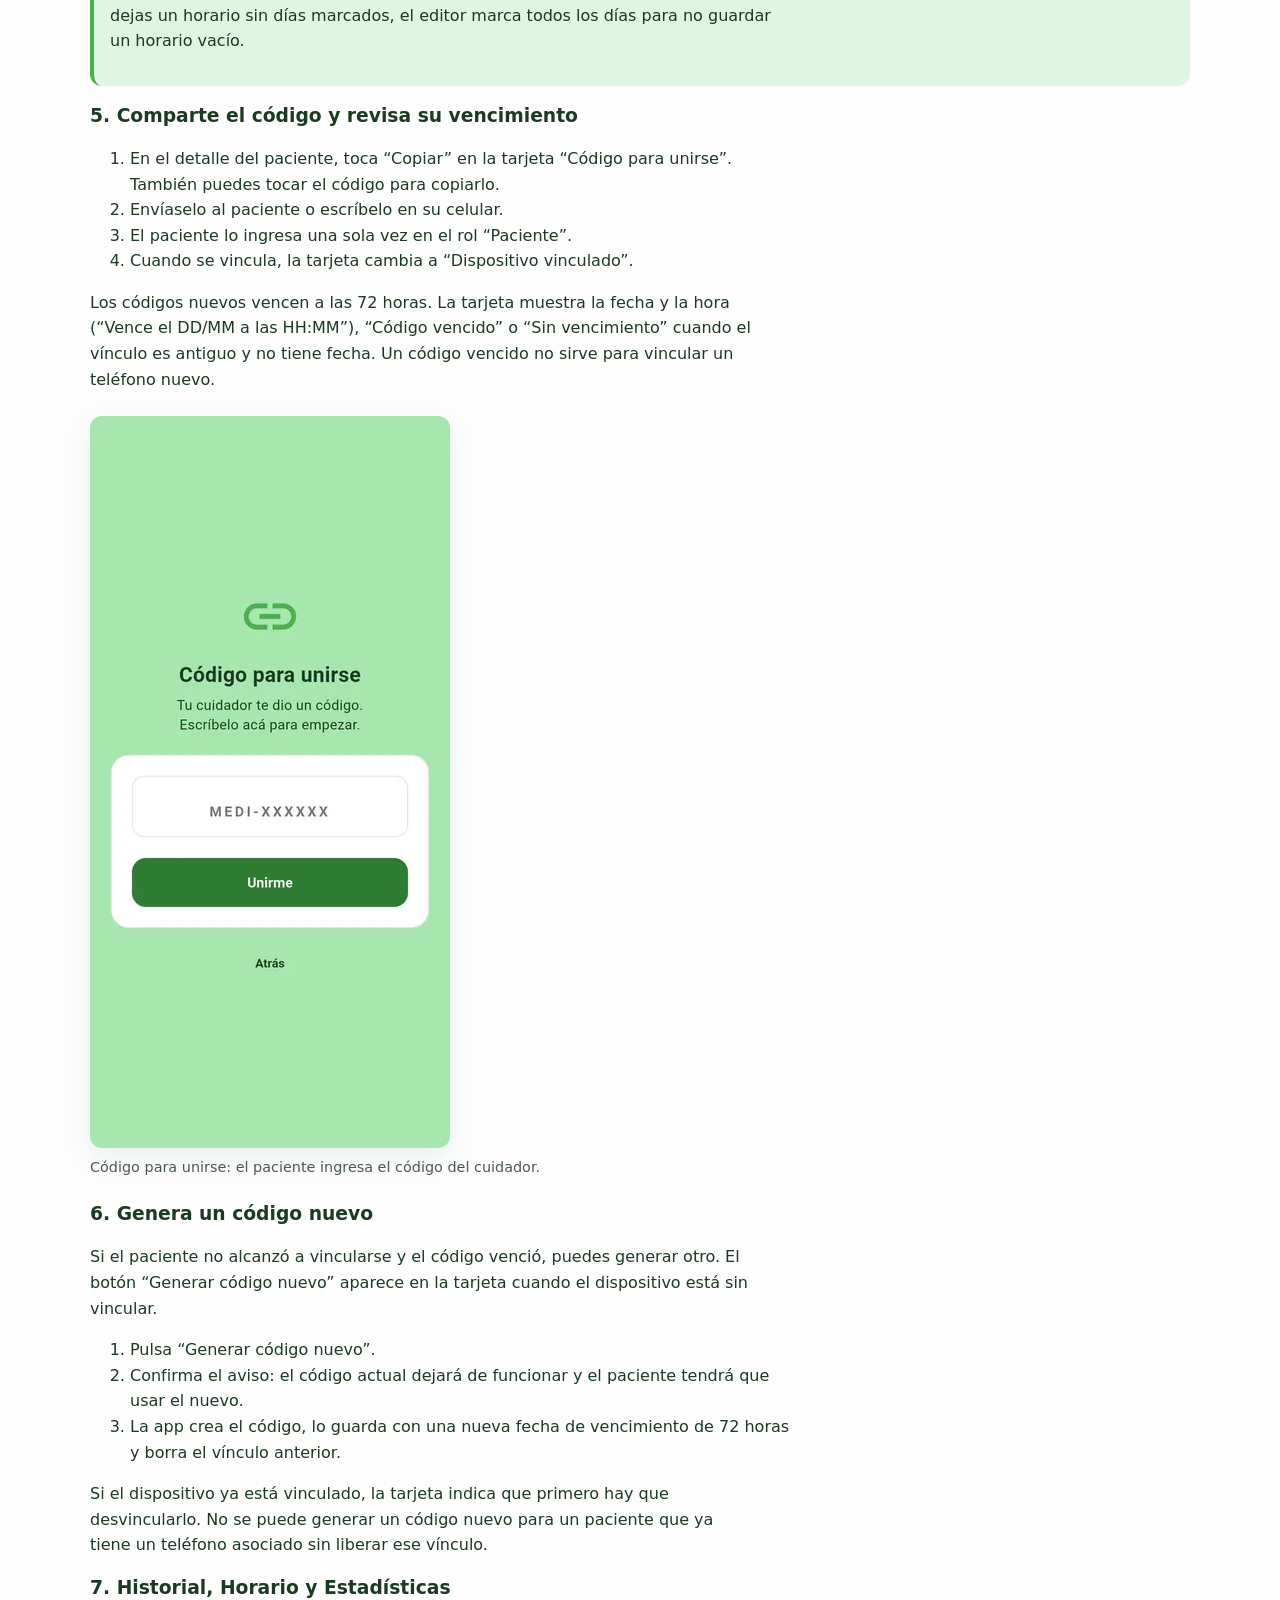
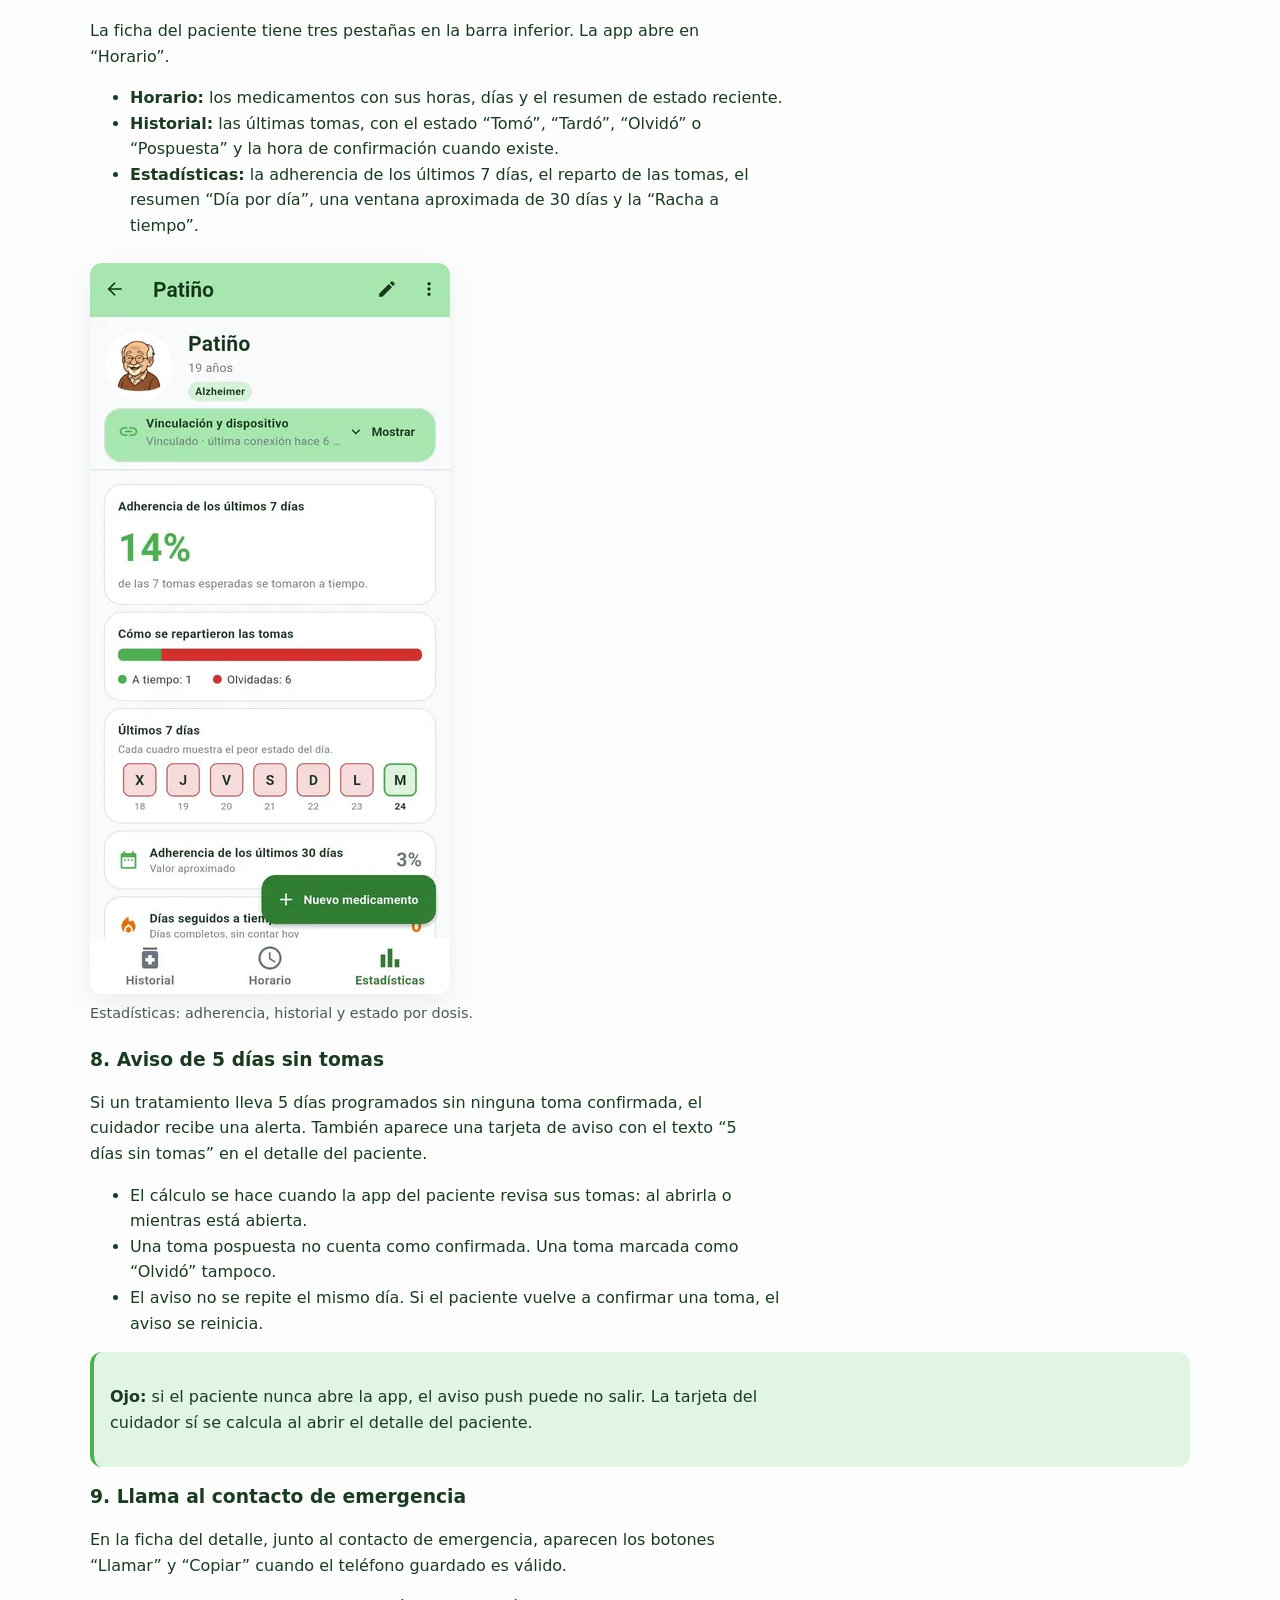
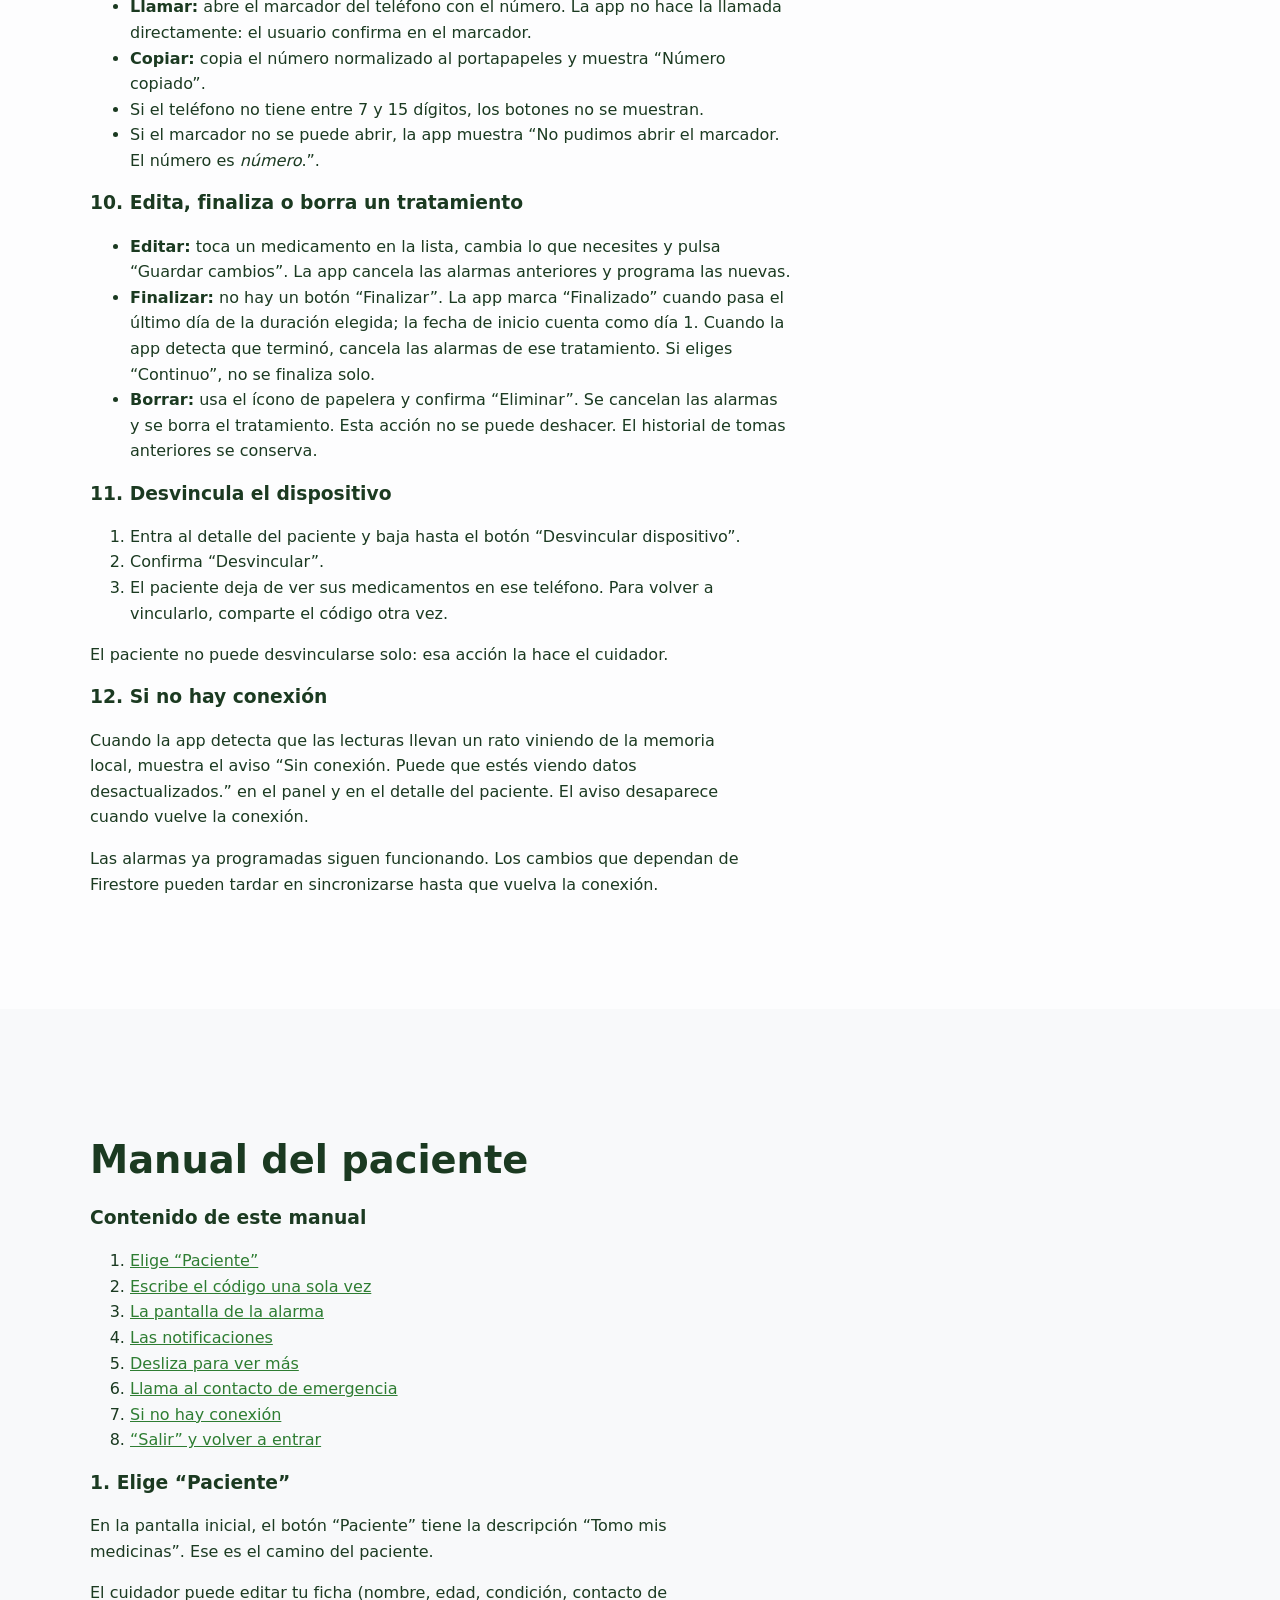
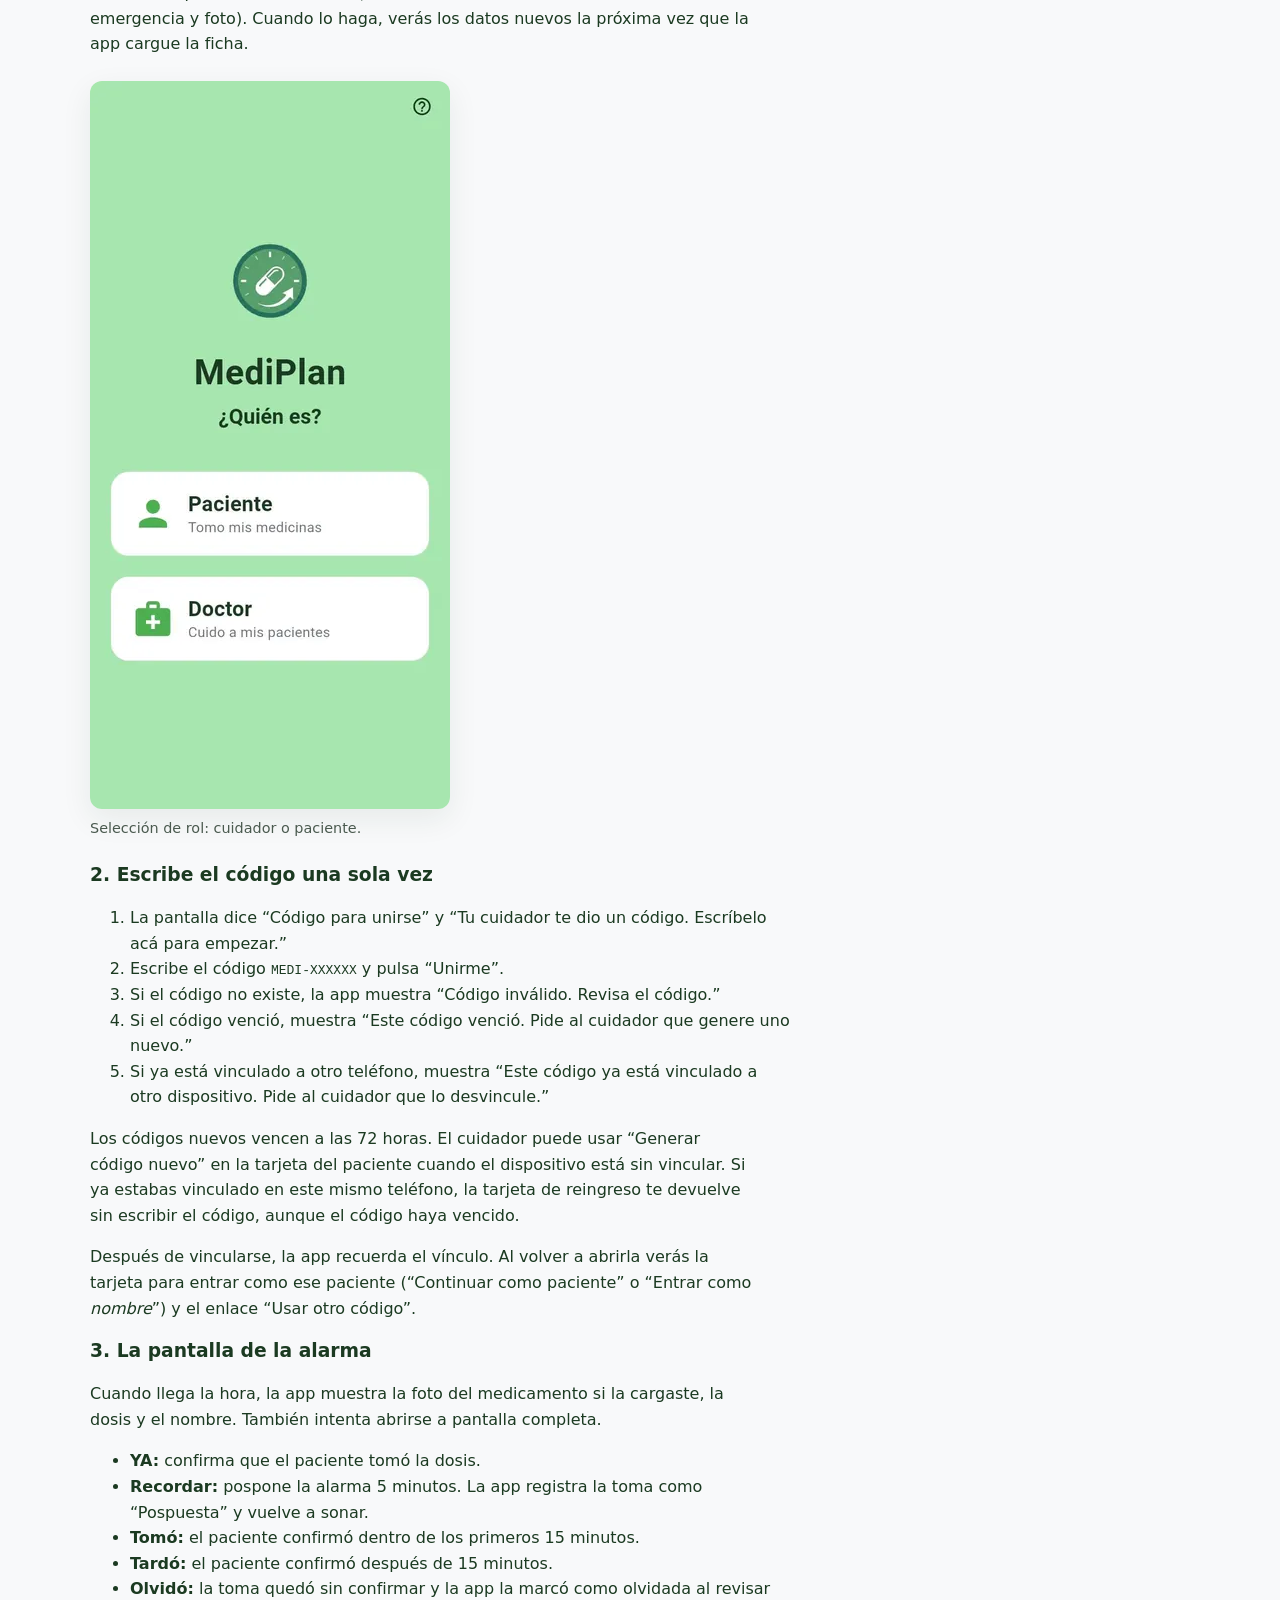
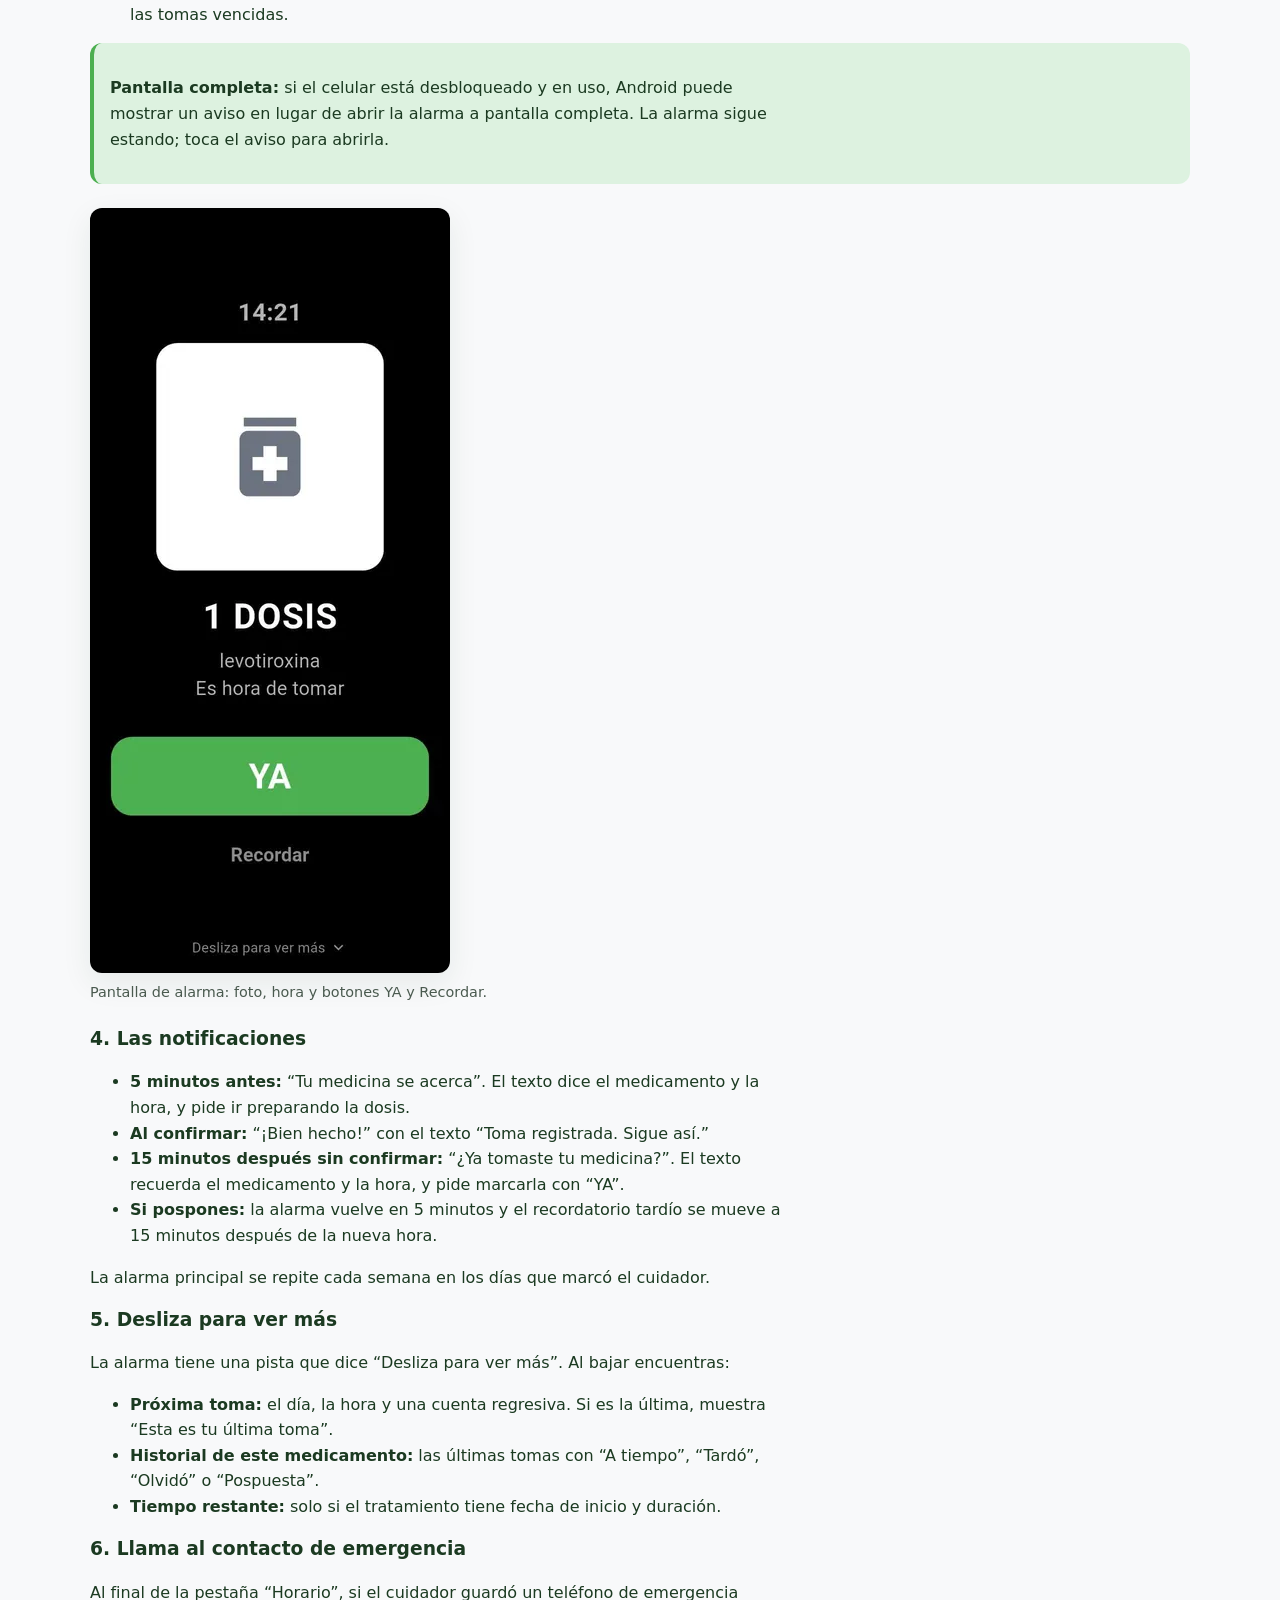
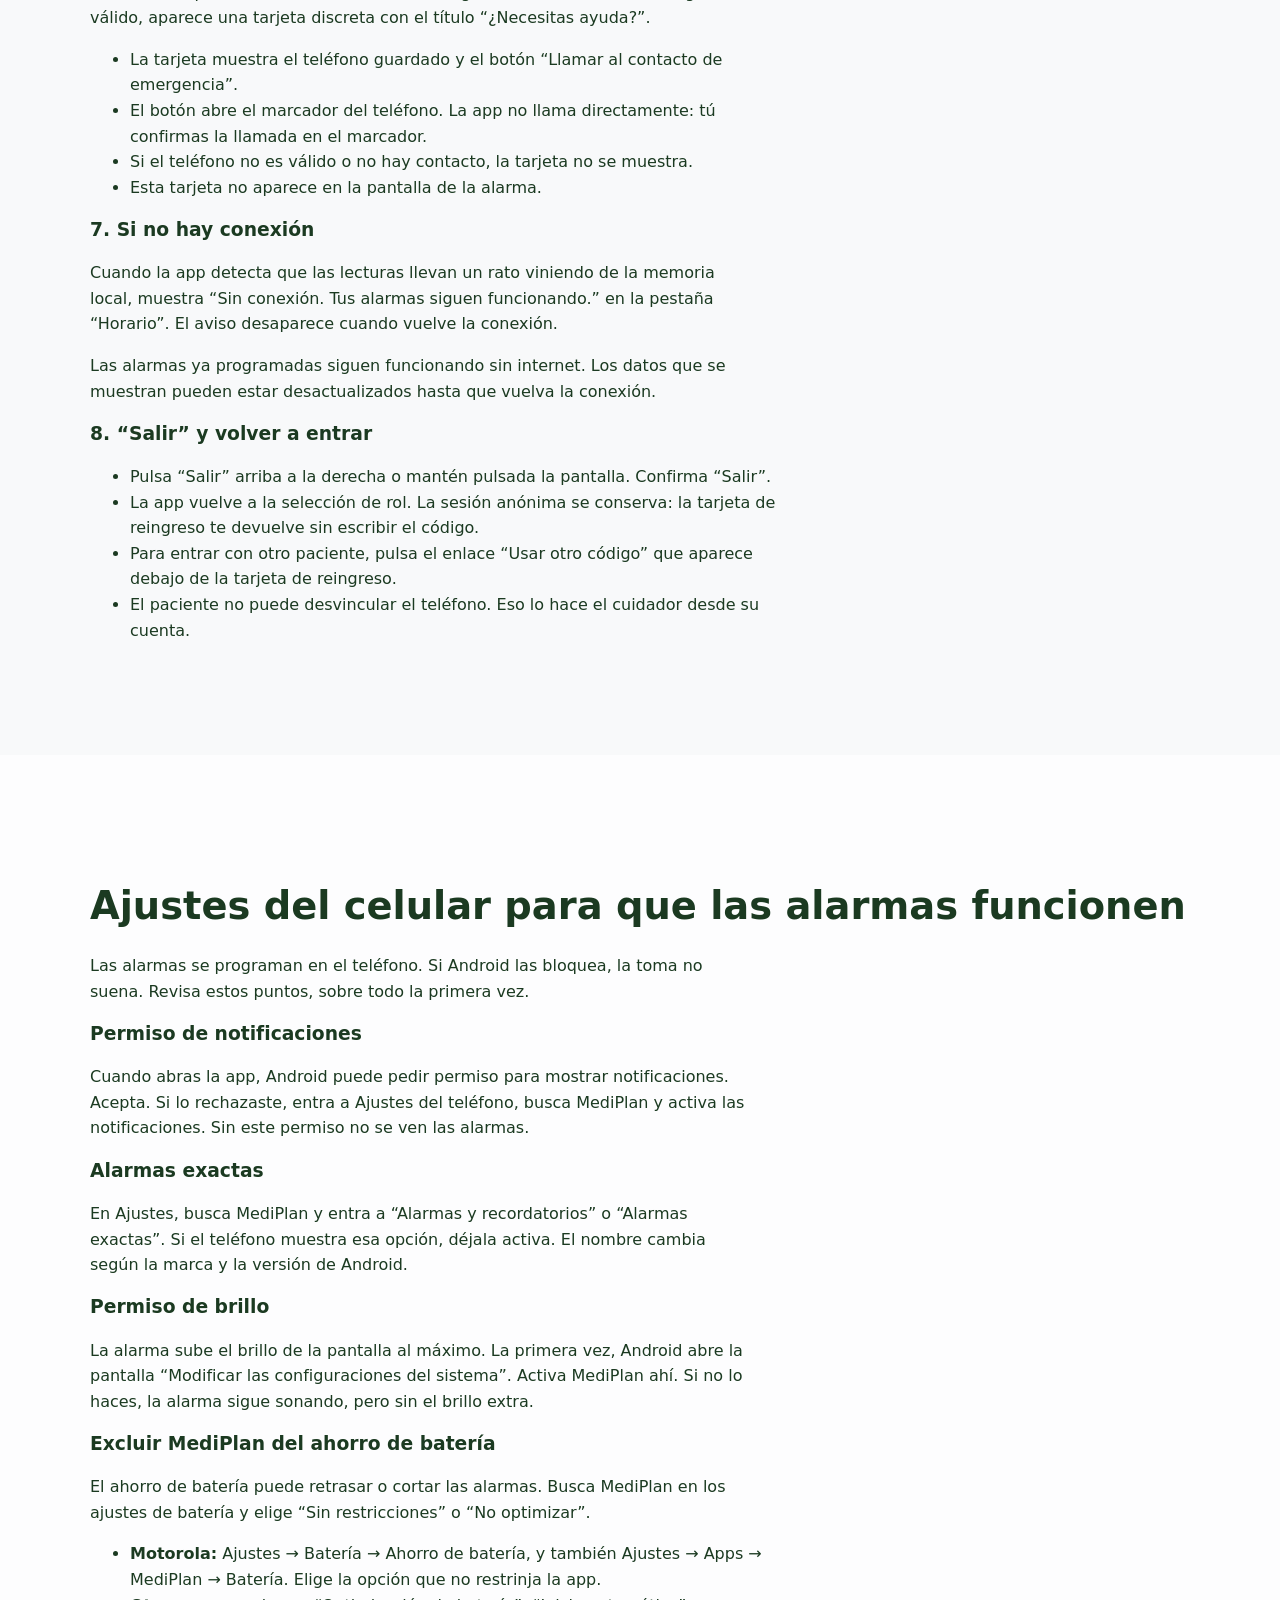
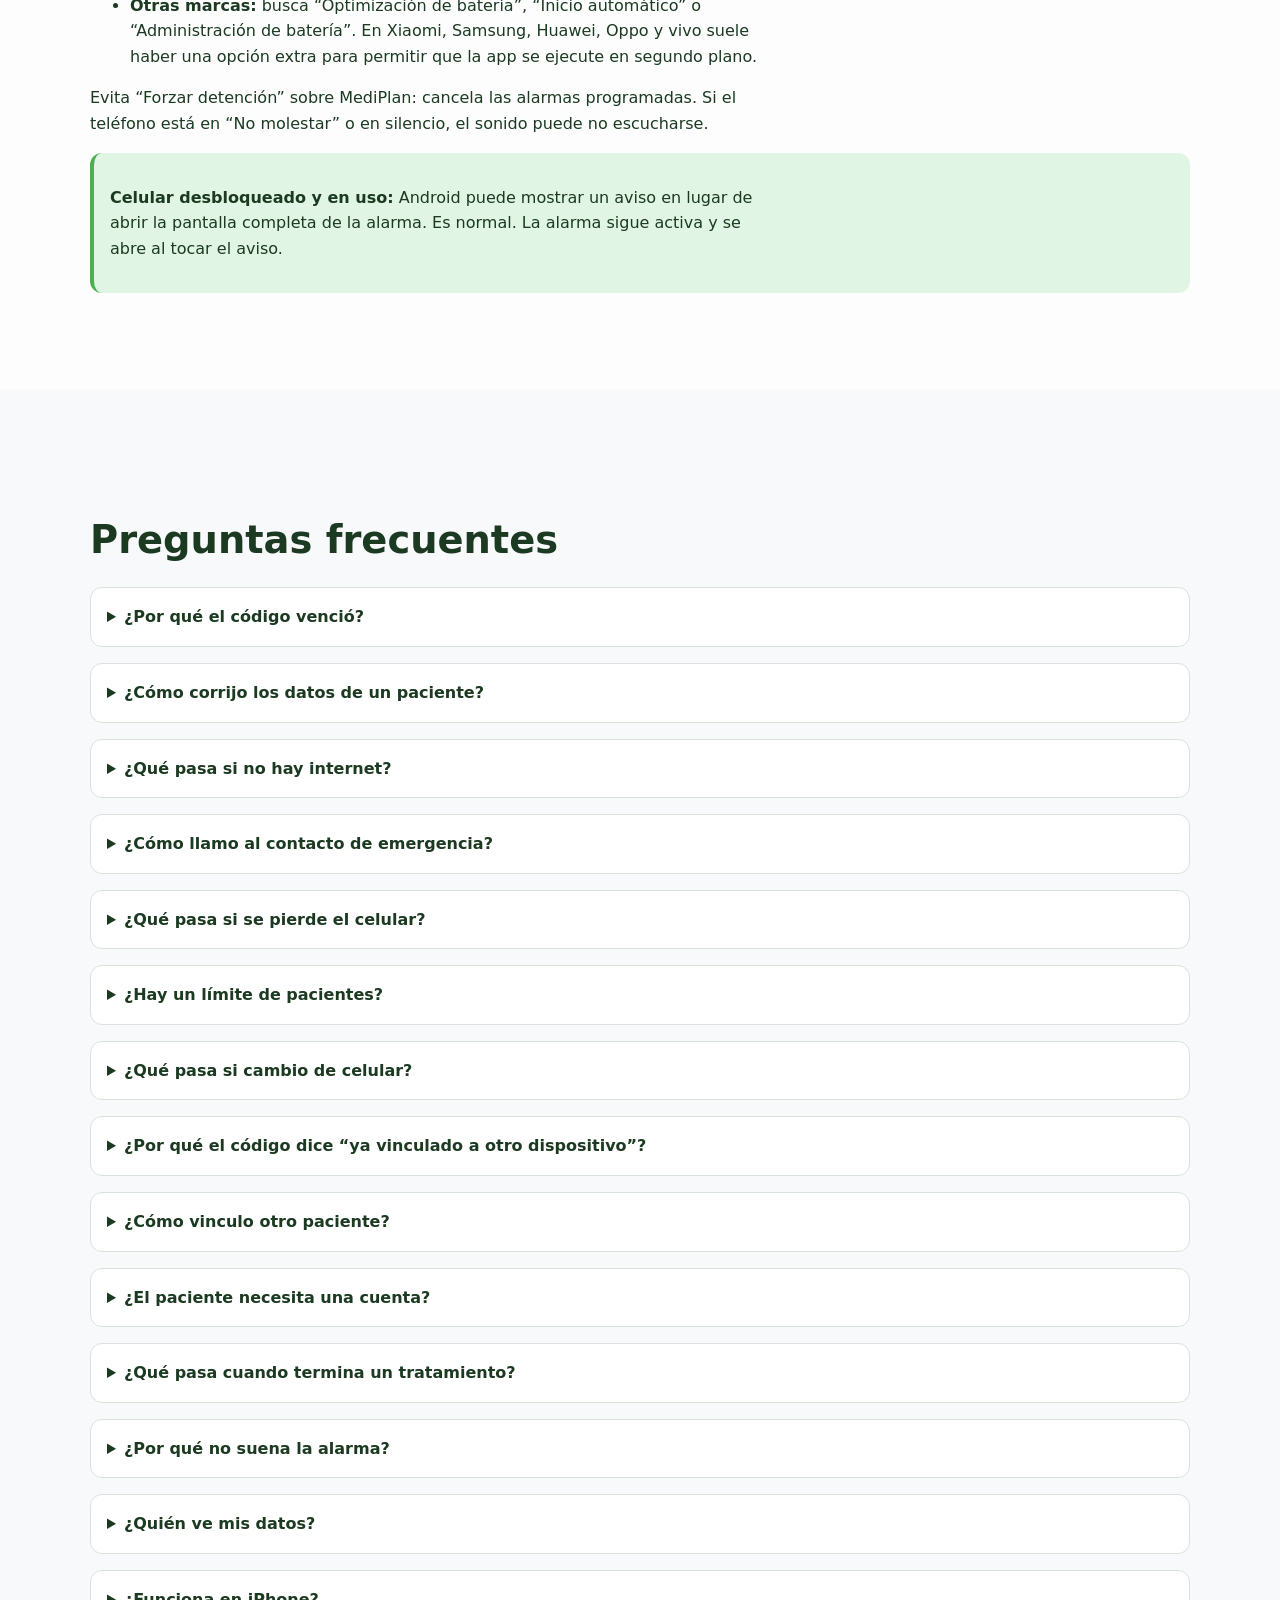
==== commit 6f26eca9: "Rediseño visual de la landing" ====
--- a/docs/index.html
+++ b/docs/index.html
@@ -70,18 +70,25 @@
         </nav>
       </details>
 
-      <nav class="nav-desktop" aria-label="Navegación principal">
+            <nav class="nav-desktop" aria-label="Navegaci�n principal">
         <ul class="nav-list">
           <li><a href="#inicio" aria-current="page">Inicio</a></li>
-          <li><a href="#que-es">Qué es</a></li>
-          <li><a href="#como-funciona">Cómo funciona</a></li>
+          <li><a href="#que-es">Qu� es</a></li>
+          <li><a href="#como-funciona">C�mo funciona</a></li>
           <li><a href="#manual-cuidador">Cuidador</a></li>
           <li><a href="#manual-paciente">Paciente</a></li>
-          <li><a href="#ajustes">Ajustes</a></li>
           <li><a href="#faq">Preguntas</a></li>
-          <li><a href="#arquitectura">Arquitectura</a></li>
           <li><a href="#privacidad">Seguridad</a></li>
-          <li><a href="#novedades">Novedades</a></li>
+          <li>
+            <details class="nav-more">
+              <summary>M�s</summary>
+              <ul>
+                <li><a href="#ajustes">Ajustes</a></li>
+                <li><a href="#arquitectura">Arquitectura</a></li>
+                <li><a href="#novedades">Novedades</a></li>
+              </ul>
+            </details>
+          </li>
         </ul>
       </nav>
     </div>
@@ -100,10 +107,10 @@
             <a class="btn btn-secondary" href="#manual-cuidador">Manual</a>
           </div>
         </div>
-        <div class="hero-art">
+                <div class="hero-art">
           <picture>
-            <source type="image/webp" srcset="img/logo-220.webp 1x, img/logo-440.webp 2x">
-            <img src="img/logo-220.png" srcset="img/logo-220.png 1x, img/logo-440.png 2x" alt="Logo de MediPlan: círculo verde con un reloj, una cápsula y una flecha circular" width="220" height="220" fetchpriority="high" decoding="async">
+            <source type="image/webp" srcset="img/captura-panel-cuidador-360.webp 1x, img/captura-panel-cuidador-720.webp 2x">
+            <img src="img/captura-panel-cuidador-360.png" srcset="img/captura-panel-cuidador-360.png 1x, img/captura-panel-cuidador-720.png 2x" alt="Pantalla del cuidador con la lista de pacientes y actividad reciente" width="360" height="726" fetchpriority="high" decoding="async">
           </picture>
         </div>
       </div>
--- a/docs/styles.min.css
+++ b/docs/styles.min.css
@@ -1 +1,148 @@
-:root{color-scheme:light;--primary:#A8E6B0;--accent:#4CAF50;--on-green:#1B3A21;--on-primary:#1B3A21;--background:#F8F9FA;--surface:#FFFFFF;--text:#1B3A21;--link:#1B3A21;--text-secondary:#6B7280;--border:#E0E0E0;--hover:#EEF9F0;--focus:#0B57D0;--btn-primary-bg:#1B3A21;--btn-primary-text:#FFFFFF;--btn-primary-hover:#102516;--footer-bg:#1B3A21;--footer-text:#FFFFFF;--footer-link:#FFFFFF;--error:#C62828;--warning:#B45309;--amber:#F9A825;--max-width:1080px;--radius:16px}@media (prefers-color-scheme:dark){:root{color-scheme:dark;--primary:#A8E6B0;--accent:#81C784;--on-green:#1B3A21;--on-primary:#1B3A21;--background:#0E1711;--surface:#17251A;--text:#F2F7F2;--link:#D7F5DB;--text-secondary:#C3D0C5;--border:#3A5A42;--hover:#22382A;--focus:#8AB4F8;--btn-primary-bg:#A8E6B0;--btn-primary-text:#1B3A21;--btn-primary-hover:#8CD79A;--footer-bg:#081009;--footer-text:#F2F7F2;--footer-link:#D7F5DB;--error:#FF8A80;--warning:#FFB74D;--amber:#FFD54F}}*,*::before,*::after{box-sizing:border-box}html{font-size:100%;scroll-padding-top:7rem}@media (prefers-reduced-motion:no-preference){html{scroll-behavior:smooth}}body{margin:0;background:var(--background);color:var(--text);font-family:system-ui,-apple-system,"Segoe UI",Roboto,"Helvetica Neue",Arial,sans-serif;font-size:1rem;line-height:1.65}img{max-width:100%;height:auto}a{color:var(--link);text-decoration-thickness:2px;text-underline-offset:3px}a:hover{text-decoration-thickness:3px}:focus-visible{outline:3px solid var(--focus);outline-offset:3px;border-radius:4px}.wrap{width:min(100% - 2rem,var(--max-width));margin-inline:auto}.skip-link{position:absolute;top:-5rem;left:1rem;z-index:100;padding:0.75rem 1rem;border-radius:8px;background:var(--btn-primary-bg);color:var(--btn-primary-text);font-weight:700;text-decoration:none}.skip-link:focus{top:1rem}.site-header{position:sticky;top:0;z-index:50;background:var(--primary);border-bottom:1px solid rgba(27,58,33,0.18);box-shadow:0 2px 10px rgba(27,58,33,0.12)}.header-inner{position:relative;display:flex;flex-wrap:wrap;align-items:center;justify-content:space-between;gap:0.5rem 1.5rem;padding-block:0.75rem}.menu-movil{position:static}.menu-movil summary{display:inline-flex;align-items:center;justify-content:space-between;gap:0.75rem;min-height:48px;padding:0.55rem 0.9rem;border:2px solid var(--text);border-radius:10px;background:var(--surface);color:var(--text);font-size:1rem;font-weight:800;list-style:none;cursor:pointer}.menu-movil summary::-webkit-details-marker{display:none}.menu-movil summary::after{content:"▾";font-size:1.1rem;line-height:1}.menu-movil[open] summary::after{content:"▴"}.menu-movil nav{position:absolute;top:100%;right:0;left:0;z-index:60;width:auto;margin-top:0.5rem;padding:0.5rem;border:1px solid var(--border);border-radius:12px;background:var(--surface);box-shadow:0 12px 30px rgba(27,58,33,0.2)}.menu-movil .nav-list{display:grid;gap:0.15rem}.menu-movil .nav-list a{display:flex;align-items:center;min-height:48px;padding:0.5rem 0.75rem;border-bottom:0;border-radius:8px}.menu-movil .nav-list a{color:var(--text)}.menu-movil .nav-list a:hover,.menu-movil .nav-list a:focus-visible,.menu-movil .nav-list a[aria-current="page"]{border-bottom-color:var(--text);background:var(--hover)}.nav-desktop{display:none}.brand{display:inline-flex;align-items:center;gap:0.6rem;color:var(--on-primary);font-size:1.25rem;font-weight:800;text-decoration:none}.brand picture{display:inline-flex}.brand img{width:48px;height:48px;object-fit:contain}.nav-list{display:flex;flex-wrap:wrap;gap:0.15rem 0.9rem;margin:0;padding:0;list-style:none}.nav-list a{display:inline-flex;align-items:center;min-height:48px;padding:0.4rem 0.15rem;border-bottom:3px solid transparent;font-weight:650;text-decoration:none}.site-header .nav-desktop .nav-list a{color:var(--on-primary)}.site-header .nav-desktop .nav-list a:hover,.site-header .nav-desktop .nav-list a:focus-visible,.site-header .nav-desktop .nav-list a[aria-current="page"]{border-bottom-color:var(--on-primary)}.hero{background:var(--primary);color:var(--on-primary);border-bottom:1px solid rgba(27,58,33,0.18);padding-block:2.25rem 3rem}.hero-grid{display:grid;gap:2rem;align-items:center}.eyebrow{margin:0 0 0.5rem;font-size:1rem;font-weight:800;letter-spacing:0.08em;text-transform:uppercase}h1{margin:0 0 0.75rem;font-size:clamp(2.5rem,10vw,4.5rem);line-height:1.05;letter-spacing:-0.02em}.lead{max-width:36ch;margin:0 0 0.75rem;font-size:1.25rem;font-weight:650;line-height:1.45}.hero p{max-width:56ch}.actions{display:flex;flex-wrap:wrap;gap:0.75rem;margin-top:1.5rem}.btn{display:inline-flex;align-items:center;justify-content:center;min-height:52px;padding:0.75rem 1.25rem;border:2px solid transparent;border-radius:12px;font-size:1.0625rem;font-weight:800;text-decoration:none}.btn-primary{background:var(--btn-primary-bg);color:var(--btn-primary-text)}.btn-primary:hover{background:var(--btn-primary-hover)}.btn-secondary{background:var(--surface);color:var(--text);border-color:var(--on-primary)}.btn-secondary:hover{border-color:var(--accent)}.hero-art{display:flex;justify-content:center}.hero-art picture{display:block}.hero-art img{display:block;width:min(220px,60vw);height:auto}.page-hero{padding-block:2rem 2.5rem}.page-hero h1{font-size:clamp(2rem,7vw,3.25rem)}.page-hero p{max-width:68ch}.section{padding-block:2.5rem;scroll-margin-top:7rem}.section + .section{border-top:1px solid var(--border)}h2{margin:0 0 1rem;font-size:clamp(1.75rem,5vw,2.25rem);line-height:1.2;letter-spacing:-0.01em}h2::after{content:"";display:block;width:72px;height:6px;margin-top:0.5rem;border-radius:999px;background:var(--accent)}h3{margin:1.9rem 0 0.5rem;font-size:1.25rem;line-height:1.35}p,li{max-width:72ch}ol,ul{padding-left:1.4rem}li + li{margin-top:0.35rem}code{padding:0.1em 0.35em;border:1px solid var(--border);border-radius:6px;background:var(--surface);font-family:ui-monospace,SFMono-Regular,Consolas,"Liberation Mono",monospace;font-size:1em;font-weight:700;overflow-wrap:anywhere}.cards{display:grid;gap:1rem;margin-top:1.25rem}.card{padding:1.25rem;border:1px solid var(--border);border-radius:var(--radius);background:var(--surface)}.card h3{margin-top:0}.card p:last-child{margin-bottom:0}.steps{display:grid;gap:1rem;margin:1.5rem 0 0;padding:0;list-style:none;counter-reset:paso}.steps li{position:relative;max-width:none;padding:1.25rem 1.25rem 1.25rem 4.75rem;border:1px solid var(--border);border-radius:var(--radius);background:var(--surface)}.steps li::before{counter-increment:paso;content:counter(paso);position:absolute;top:1.25rem;left:1rem;display:grid;place-items:center;width:2.5rem;height:2.5rem;border-radius:50%;background:var(--accent);color:var(--on-primary);font-size:1.25rem;font-weight:900}.steps h3{margin:0 0 0.4rem}.steps p{margin:0}.toc{margin:1.5rem 0 2rem;padding:1rem 1.25rem;border:1px solid var(--border);border-left:6px solid var(--accent);border-radius:0 12px 12px 0;background:var(--surface)}.toc h3{margin:0 0 0.5rem;font-size:1.125rem}.toc ol{margin:0;padding-left:1.4rem}.toc li{max-width:none}.toc li + li{margin-top:0.25rem}.callout{margin:1.25rem 0;padding:1rem 1.25rem;border:1px solid var(--border);border-left:6px solid var(--accent);border-radius:0 12px 12px 0;background:var(--surface)}.callout p{margin:0}.callout-warning{border-left-color:var(--warning)}.callout-danger{border-left-color:var(--error)}figure{margin:1.5rem 0;padding:1rem;border:1px solid var(--border);border-radius:var(--radius);background:var(--surface)}figure picture{display:block}figure img{display:block;width:100%;max-width:340px;height:auto;margin-inline:auto;border:1px solid var(--border);border-radius:12px}figcaption{margin-top:0.75rem;color:var(--text-secondary);font-size:1rem;text-align:center}.architecture{padding:1rem}.architecture-scroll{overflow-x:auto;-webkit-overflow-scrolling:touch}.architecture-scroll:focus-visible{outline:3px solid var(--focus);outline-offset:3px;border-radius:12px}.architecture svg{display:block;width:100%;min-width:760px;height:auto;border-radius:12px}.architecture figcaption{text-align:left}.table-wrap{margin-top:1rem;overflow-x:auto}table{width:100%;min-width:0;border-collapse:collapse;background:var(--surface)}caption{padding-bottom:0.5rem;color:var(--text);font-size:1rem;font-weight:700;text-align:left}th,td{padding:0.75rem;border:1px solid var(--border);font-size:1rem;text-align:left;vertical-align:top}th{background:var(--primary);color:var(--on-primary);font-weight:800}.faq-list{display:grid;gap:1rem;margin-top:1.25rem}.faq-item{margin-top:0;padding:0;overflow:hidden;border:1px solid var(--border);border-radius:var(--radius);background:var(--surface)}.faq-item summary{display:flex;align-items:center;justify-content:space-between;gap:1rem;min-height:52px;padding:1rem 1.25rem;font-size:1.0625rem;font-weight:800;line-height:1.35;list-style:none;cursor:pointer}.faq-item summary::-webkit-details-marker{display:none}.faq-item summary::after{flex:0 0 auto;content:"+";font-size:1.5rem;line-height:1}.faq-item[open] summary::after{content:"−"}.faq-item summary:hover,.faq-item summary:focus-visible{background:var(--hover)}.faq-answer{padding:0 1.25rem 1.25rem}.faq-answer p{margin:0}.credits{margin-top:1rem;padding:1.25rem;border:1px solid var(--border);border-left:6px solid var(--accent);border-radius:0 12px 12px 0;background:var(--surface)}.credits p{margin:0.25rem 0}.todo{margin-top:1rem;padding:0.75rem 1rem;border:2px dashed var(--warning);border-radius:12px}.back-to-top{margin:0;padding:1.5rem 1rem 2rem;text-align:center}.back-to-top a{display:inline-flex;align-items:center;min-height:48px;padding:0.25rem 0.5rem;font-weight:800}.site-footer{margin-top:2rem;padding-block:2rem;background:var(--footer-bg);color:var(--footer-text)}.site-footer a{color:var(--footer-link)}.site-footer p{max-width:72ch}.footer-nav{display:flex;flex-wrap:wrap;gap:0.4rem 1rem;margin:1rem 0;padding:0;list-style:none}.footer-nav li + li{margin-top:0}@media (min-width:720px){.wrap{width:min(100% - 3rem,var(--max-width))}.hero{padding-block:4rem}.hero-grid{grid-template-columns:minmax(0,1.35fr) minmax(0,0.65fr)}.cards.two{grid-template-columns:repeat(2,minmax(0,1fr))}table{min-width:640px}.steps{grid-template-columns:repeat(3,minmax(0,1fr))}.steps li{padding:4.75rem 1.25rem 1.25rem}.steps li::before{top:1.1rem;left:1.25rem}.section{padding-block:3.5rem}}@media (min-width:900px){.menu-movil{display:none}.nav-desktop{display:block}.nav-desktop .nav-list{justify-content:flex-end}}@media print{:root{color-scheme:light;--background:#FFFFFF;--surface:#FFFFFF;--border:#888888;--text:#000000;--link:#000000;--text-secondary:#333333;--on-primary:#000000;--on-green:#000000;--hover:#FFFFFF;--footer-bg:#FFFFFF;--footer-text:#000000;--footer-link:#000000;--btn-primary-bg:#000000;--btn-primary-text:#FFFFFF;--focus:#000000}html{font-size:12pt}body{background:#FFFFFF;color:#000000;font-size:12pt;line-height:1.45}.skip-link,.site-header nav,.site-header .menu-movil,.actions,.site-footer nav,.back-to-top,.todo,.no-print{display:none !important}.site-header{background:#FFFFFF;border-bottom:1px solid #000000}.hero{background:#FFFFFF;border-bottom:1px solid #000000;padding-block:0 1rem}.hero-grid{display:block}.hero-art{display:none}h1{font-size:26pt}h2{font-size:18pt;page-break-after:avoid}h2::after{background:#000000}h3{font-size:13pt;page-break-after:avoid}.section{padding-block:1rem;border-top:1px solid #000000}.card,.faq-item,.steps li,figure,.architecture,table,.callout,.credits{break-inside:avoid;page-break-inside:avoid}.faq-item>.faq-answer{display:block !important}.faq-item summary::after{content:""}.table-wrap{overflow:visible}table{min-width:0}a{color:#000000;text-decoration:none}.btn{display:none}figure img{max-width:45%}@page{margin:16mm}}@media (prefers-reduced-motion:reduce){html{scroll-behavior:auto}*,*::before,*::after{animation-duration:0.01ms !important;animation-iteration-count:1 !important;transition-duration:0.01ms !important}}+﻿/* MediPlan landing - system de diseno */
+:root {
+  --color-brand: #4CAF50;
+  --color-brand-dark: #1B3A21;
+  --color-brand-soft: #A8E6B0;
+  --color-bg: #F8F9FA;
+  --color-surface: #FFFFFF;
+  --color-text: #1B3A21;
+  --color-muted: #4A5A4F;
+  --color-border: #D9E3DB;
+  --color-accent: #2E7D32;
+  --space-1: 8px;
+  --space-2: 16px;
+  --space-3: 24px;
+  --space-4: 48px;
+  --space-5: 96px;
+  --radius: 12px;
+  --shadow: 0 10px 30px rgba(27, 58, 33, 0.08);
+  --measure: 65ch;
+  --font: system-ui, -apple-system, "Segoe UI", Roboto, "Helvetica Neue", Arial, sans-serif;
+}
+
+@media (prefers-color-scheme: dark) {
+  :root {
+    --color-bg: #0F1A12;
+    --color-surface: #17251B;
+    --color-text: #EAF3EC;
+    --color-muted: #B7C7BC;
+    --color-border: #2A3B2F;
+    --color-accent: #81C784;
+    --shadow: 0 10px 30px rgba(0, 0, 0, 0.35);
+  }
+}
+
+* { box-sizing: border-box; }
+html { scroll-behavior: smooth; }
+@media (prefers-reduced-motion: reduce) { html { scroll-behavior: auto; } }
+body {
+  margin: 0;
+  font-family: var(--font);
+  background: var(--color-bg);
+  color: var(--color-text);
+  line-height: 1.6;
+}
+img, picture, svg { max-width: 100%; height: auto; display: block; }
+a { color: var(--color-accent); }
+a:focus-visible, button:focus-visible, summary:focus-visible {
+  outline: 3px solid var(--color-brand);
+  outline-offset: 3px;
+}
+.skip-link {
+  position: absolute;
+  left: -9999px;
+  top: var(--space-1);
+}
+.skip-link:focus { left: var(--space-2); }
+
+.wrap { width: min(1100px, 100% - 2rem); margin-inline: auto; }
+
+.site-header {
+  position: sticky;
+  top: 0;
+  z-index: 10;
+  background: color-mix(in srgb, var(--color-surface) 92%, transparent);
+  backdrop-filter: blur(8px);
+  border-bottom: 1px solid var(--color-border);
+}
+.header-inner {
+  display: flex;
+  align-items: center;
+  justify-content: space-between;
+  gap: var(--space-2);
+  min-height: 64px;
+}
+.brand { display: flex; align-items: center; gap: var(--space-1); font-weight: 700; text-decoration: none; color: var(--color-text); }
+.nav-desktop { display: none; }
+.menu-movil { display: block; }
+.nav-list { list-style: none; margin: 0; padding: 0; display: flex; flex-wrap: wrap; gap: var(--space-1); align-items: center; }
+.nav-list a { text-decoration: none; padding: 6px 10px; border-radius: 999px; }
+.nav-list a[aria-current="page"] { background: var(--color-brand-soft); color: var(--color-brand-dark); }
+.nav-more { position: relative; }
+.nav-more summary { cursor: pointer; list-style: none; padding: 6px 10px; }
+.nav-more summary::-webkit-details-marker { display: none; }
+.nav-more ul { position: absolute; right: 0; top: 100%; background: var(--color-surface); border: 1px solid var(--color-border); border-radius: var(--radius); padding: var(--space-1); min-width: 160px; box-shadow: var(--shadow); }
+.nav-more li { margin: 0; }
+.nav-more a { display: block; }
+
+@media (min-width: 768px) {
+  .menu-movil { display: none; }
+  .nav-desktop { display: block; }
+}
+
+.hero { padding: var(--space-5) 0; background: linear-gradient(135deg, var(--color-brand-dark), #264d2c); color: #fff; }
+.hero-grid { display: grid; grid-template-columns: 1fr; gap: var(--space-4); align-items: center; }
+@media (min-width: 768px) { .hero-grid { grid-template-columns: 1fr 1fr; } }
+.eyebrow { text-transform: uppercase; letter-spacing: .08em; font-size: .85rem; color: var(--color-brand-soft); }
+.hero h1 { font-size: clamp(2.2rem, 6vw, 4rem); margin: .25rem 0 1rem; }
+.lead { font-size: 1.15rem; max-width: var(--measure); }
+.actions { display: flex; flex-wrap: wrap; gap: var(--space-2); margin-top: var(--space-3); }
+.btn { display: inline-flex; align-items: center; justify-content: center; min-height: 44px; padding: 0 var(--space-3); border-radius: 999px; text-decoration: none; font-weight: 600; border: 2px solid transparent; }
+.btn-primary { background: var(--color-brand); color: #fff; }
+.btn-secondary { border-color: #fff; color: #fff; background: transparent; }
+.hero-art { justify-self: center; width: min(360px, 100%); }
+.hero-art img { border-radius: 28px; box-shadow: var(--shadow); aspect-ratio: 360 / 726; object-fit: cover; }
+
+.section { padding: var(--space-5) 0; }
+.section:nth-child(even) { background: color-mix(in srgb, var(--color-surface) 70%, var(--color-bg)); }
+h1, h2, h3 { line-height: 1.2; }
+h2 { font-size: clamp(1.6rem, 3vw, 2.4rem); margin-bottom: var(--space-3); }
+p, li { max-width: var(--measure); }
+.cards { display: grid; gap: var(--space-2); grid-template-columns: 1fr; }
+@media (min-width: 768px) { .cards.two { grid-template-columns: 1fr 1fr; } .cards.three { grid-template-columns: repeat(3, 1fr); } }
+.card { background: var(--color-surface); border: 1px solid var(--color-border); border-radius: var(--radius); padding: var(--space-3); box-shadow: var(--shadow); }
+.callout { border-left: 4px solid var(--color-brand); padding: var(--space-2); background: color-mix(in srgb, var(--color-brand-soft) 35%, transparent); border-radius: var(--radius); }
+
+.grid-two { display: grid; grid-template-columns: 1fr; gap: var(--space-4); align-items: center; }
+@media (min-width: 768px) { .grid-two { grid-template-columns: 1fr 1fr; } }
+.grid-two.reverse .media { order: -1; }
+@media (min-width: 768px) { .grid-two.reverse .media { order: 0; } .grid-two.reverse .text { order: -1; } }
+
+.steps { display: grid; gap: var(--space-2); grid-template-columns: 1fr; }
+@media (min-width: 768px) { .steps { grid-template-columns: repeat(3, 1fr); } }
+.step { position: relative; padding-top: var(--space-3); }
+.step::before { content: attr(data-step); position: absolute; top: 0; left: 0; width: 32px; height: 32px; border-radius: 50%; display: grid; place-items: center; background: var(--color-brand); color: #fff; font-weight: 700; }
+
+figure { margin: var(--space-3) 0; }
+figure img { border-radius: var(--radius); box-shadow: var(--shadow); }
+figcaption { color: var(--color-muted); font-size: .9rem; margin-top: var(--space-1); }
+
+details { background: var(--color-surface); border: 1px solid var(--color-border); border-radius: var(--radius); padding: var(--space-2); margin-bottom: var(--space-2); }
+summary { cursor: pointer; font-weight: 600; }
+.architecture-diagram { width: 100%; max-width: 720px; margin-inline: auto; }
+.architecture-diagram rect { fill: var(--color-surface); stroke: var(--color-border); rx: 12; }
+.architecture-diagram text { fill: var(--color-text); font-size: 14px; text-anchor: middle; dominant-baseline: middle; }
+.architecture-diagram line { stroke: var(--color-brand); stroke-width: 2; }
+
+.timeline { border-left: 2px solid var(--color-border); padding-left: var(--space-3); display: grid; gap: var(--space-3); }
+.timeline article { position: relative; }
+.timeline article::before { content: ""; position: absolute; left: -25px; top: 6px; width: 12px; height: 12px; border-radius: 50%; background: var(--color-brand); }
+
+.footer { padding: var(--space-4) 0; border-top: 1px solid var(--color-border); color: var(--color-muted); }
+.footer nav ul { list-style: none; padding: 0; display: flex; flex-wrap: wrap; gap: var(--space-2); }
+
+@media print {
+  .site-header, .menu-movil, .skip-link { display: none; }
+  body { background: #fff; color: #000; }
+}
+
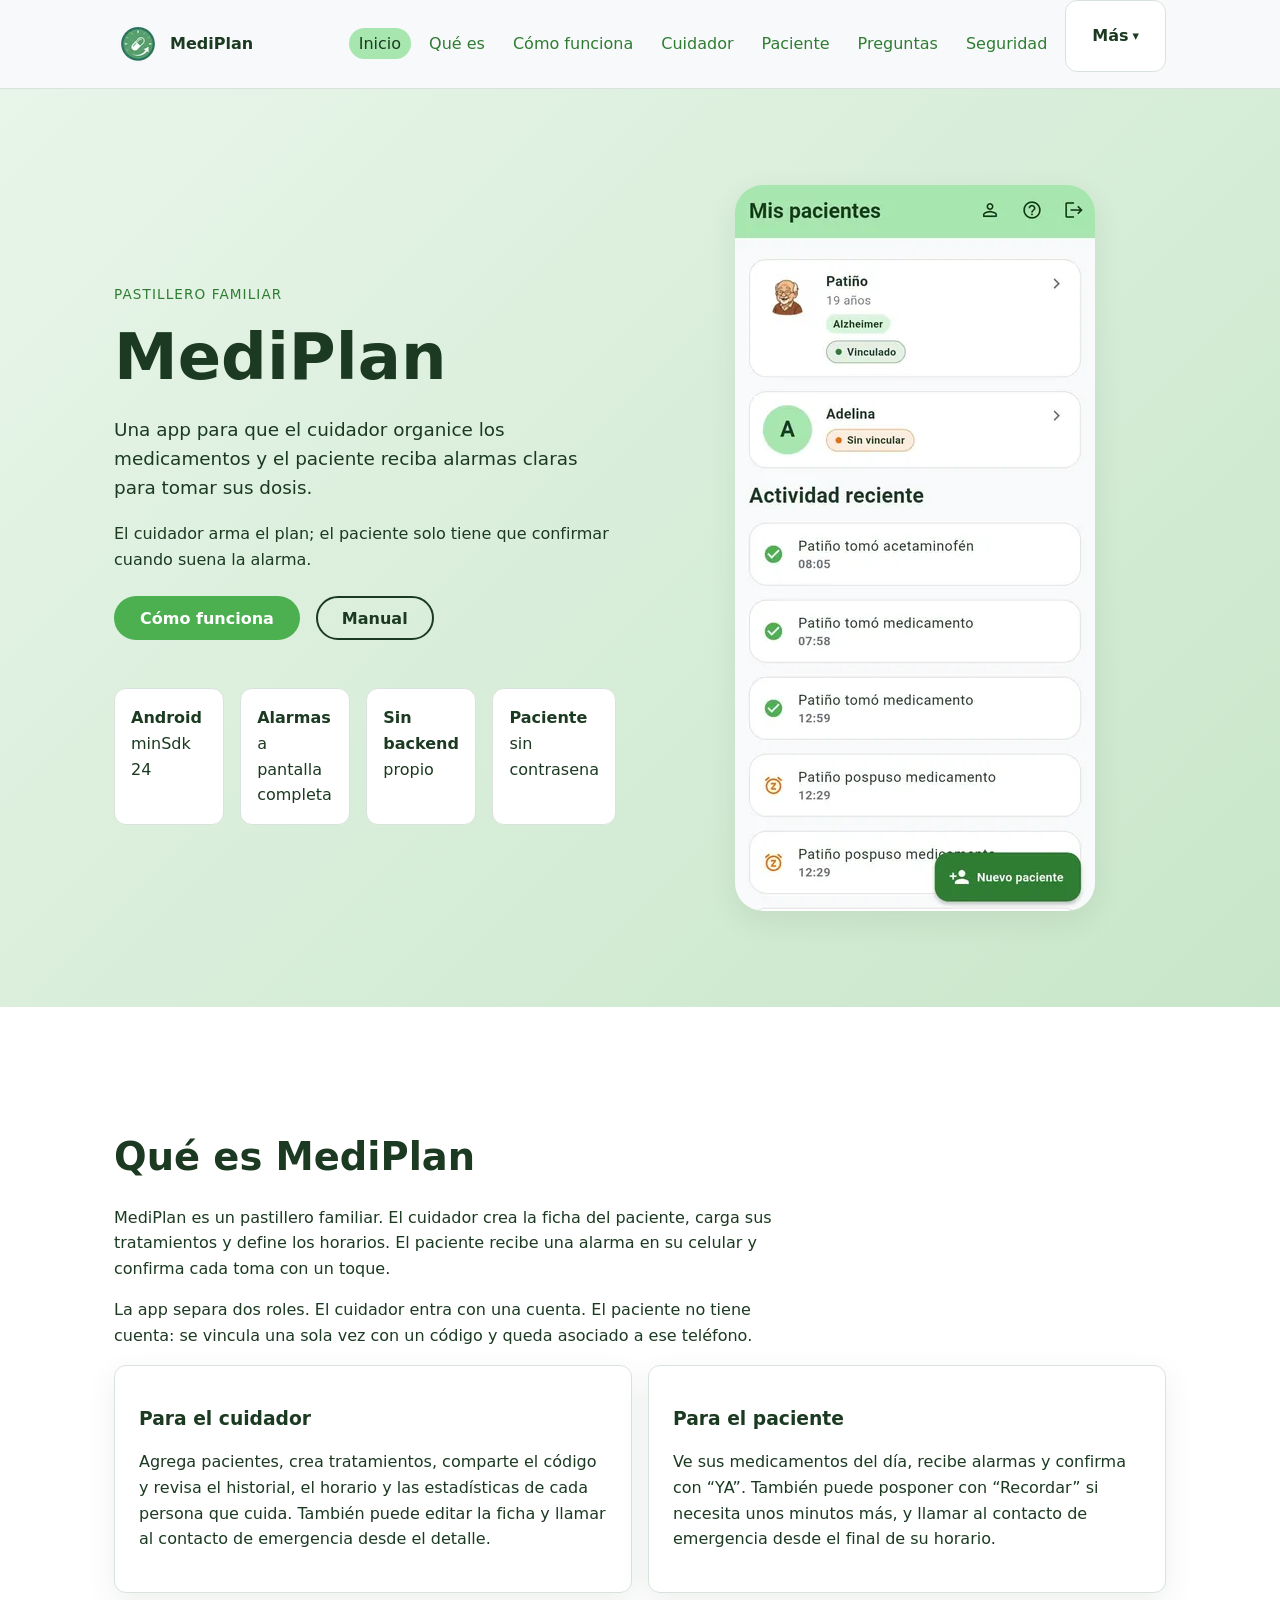
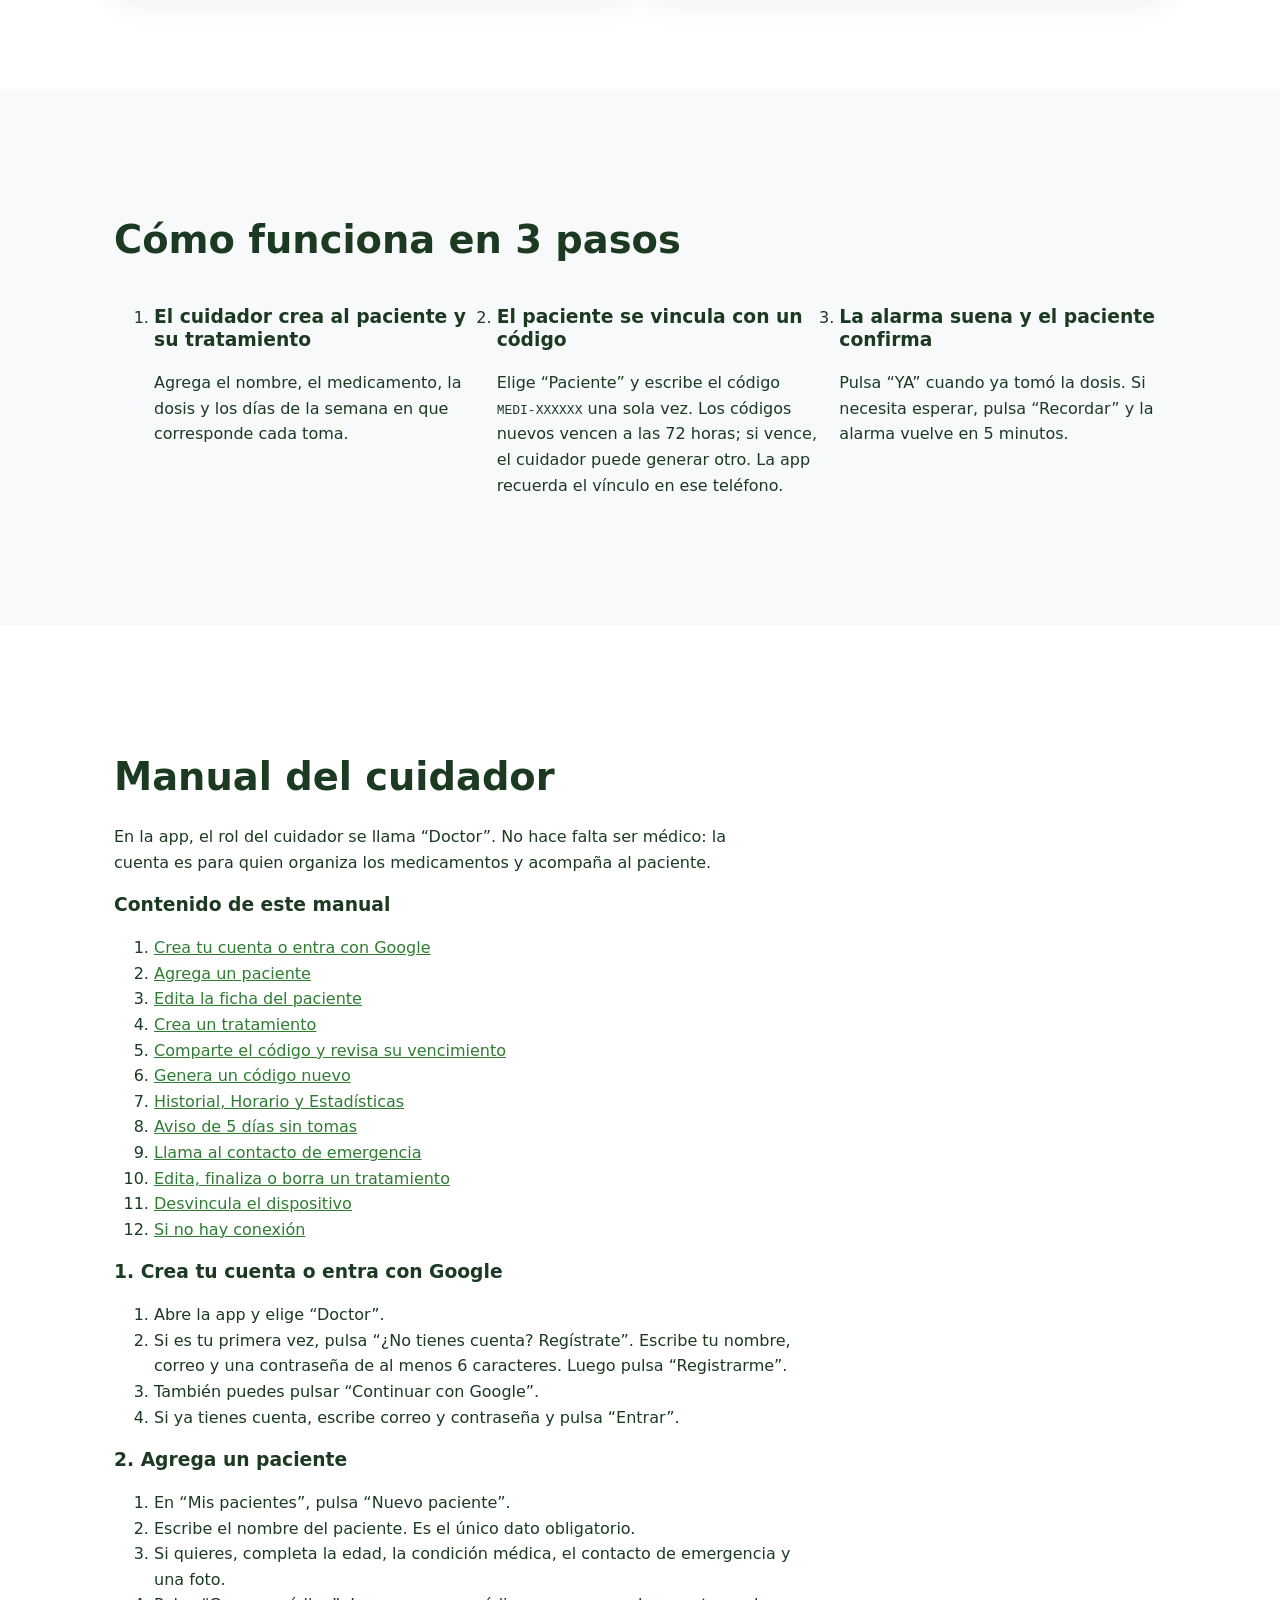
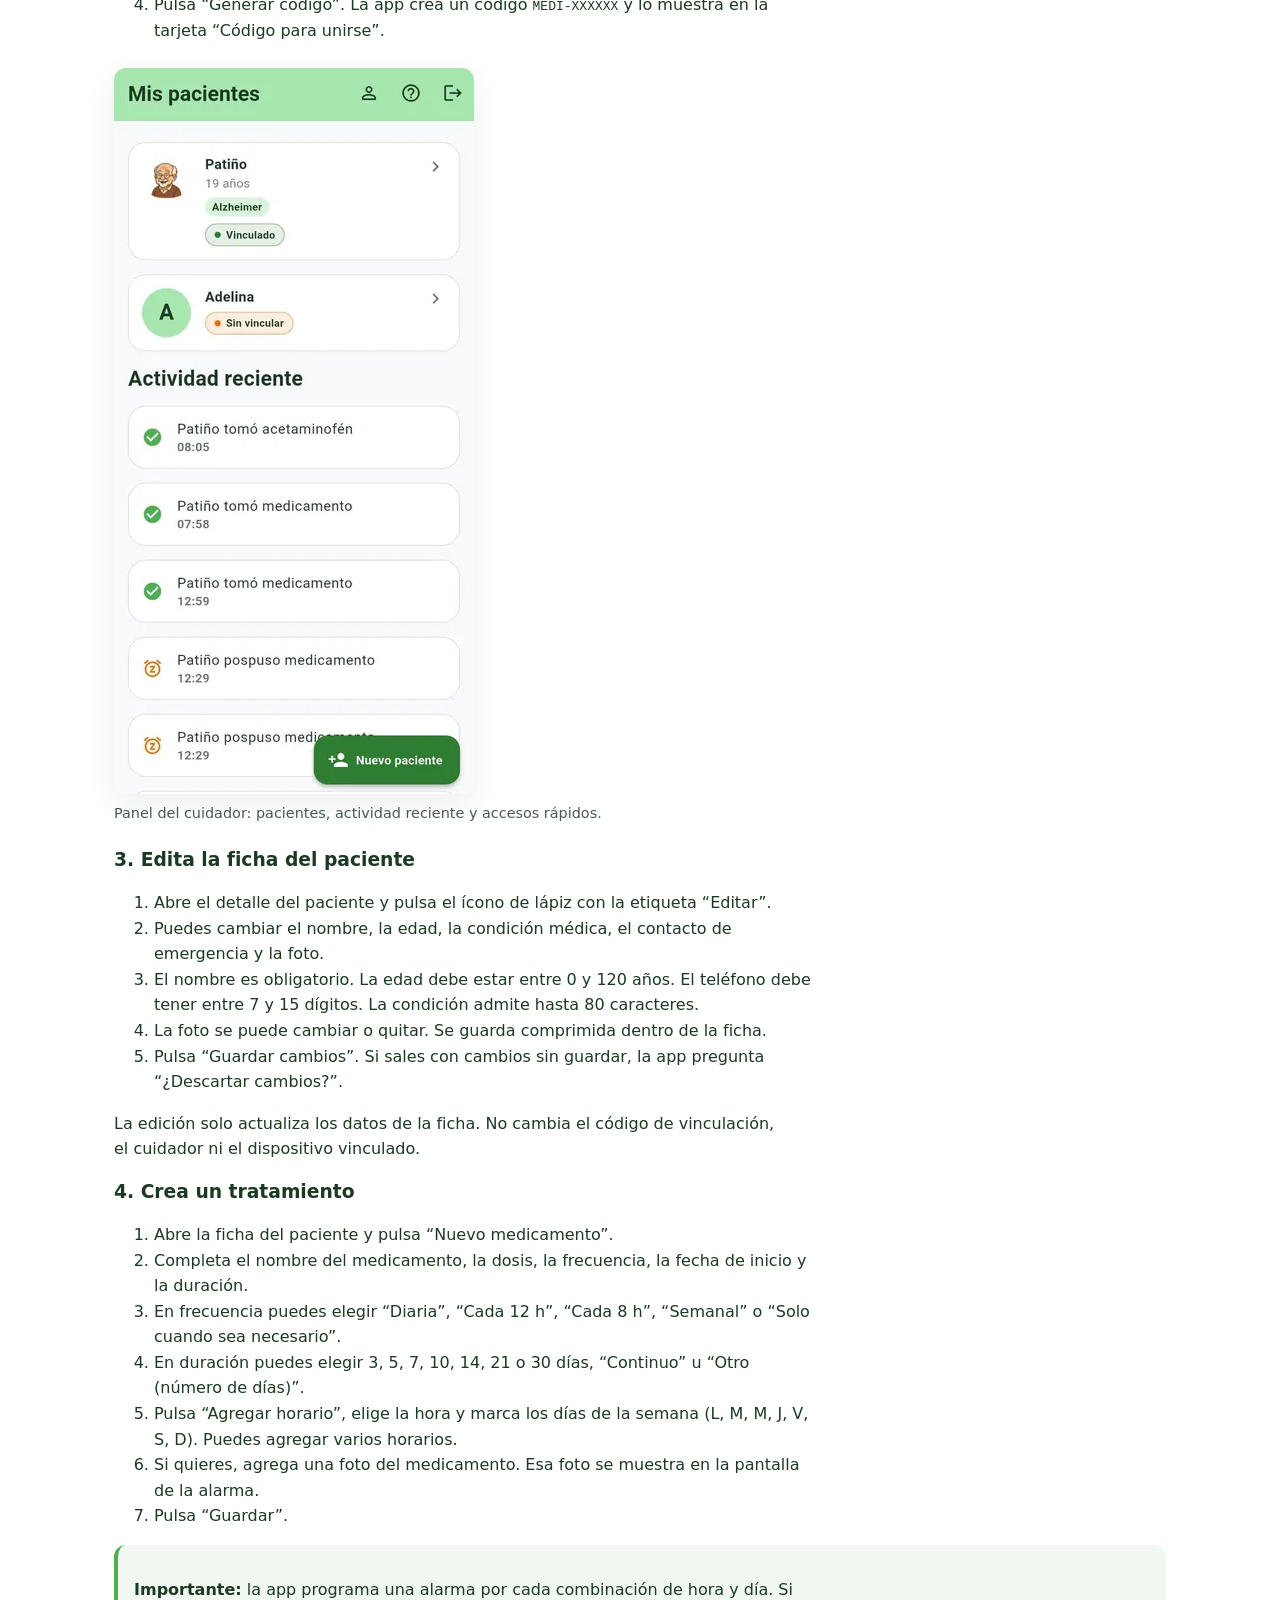
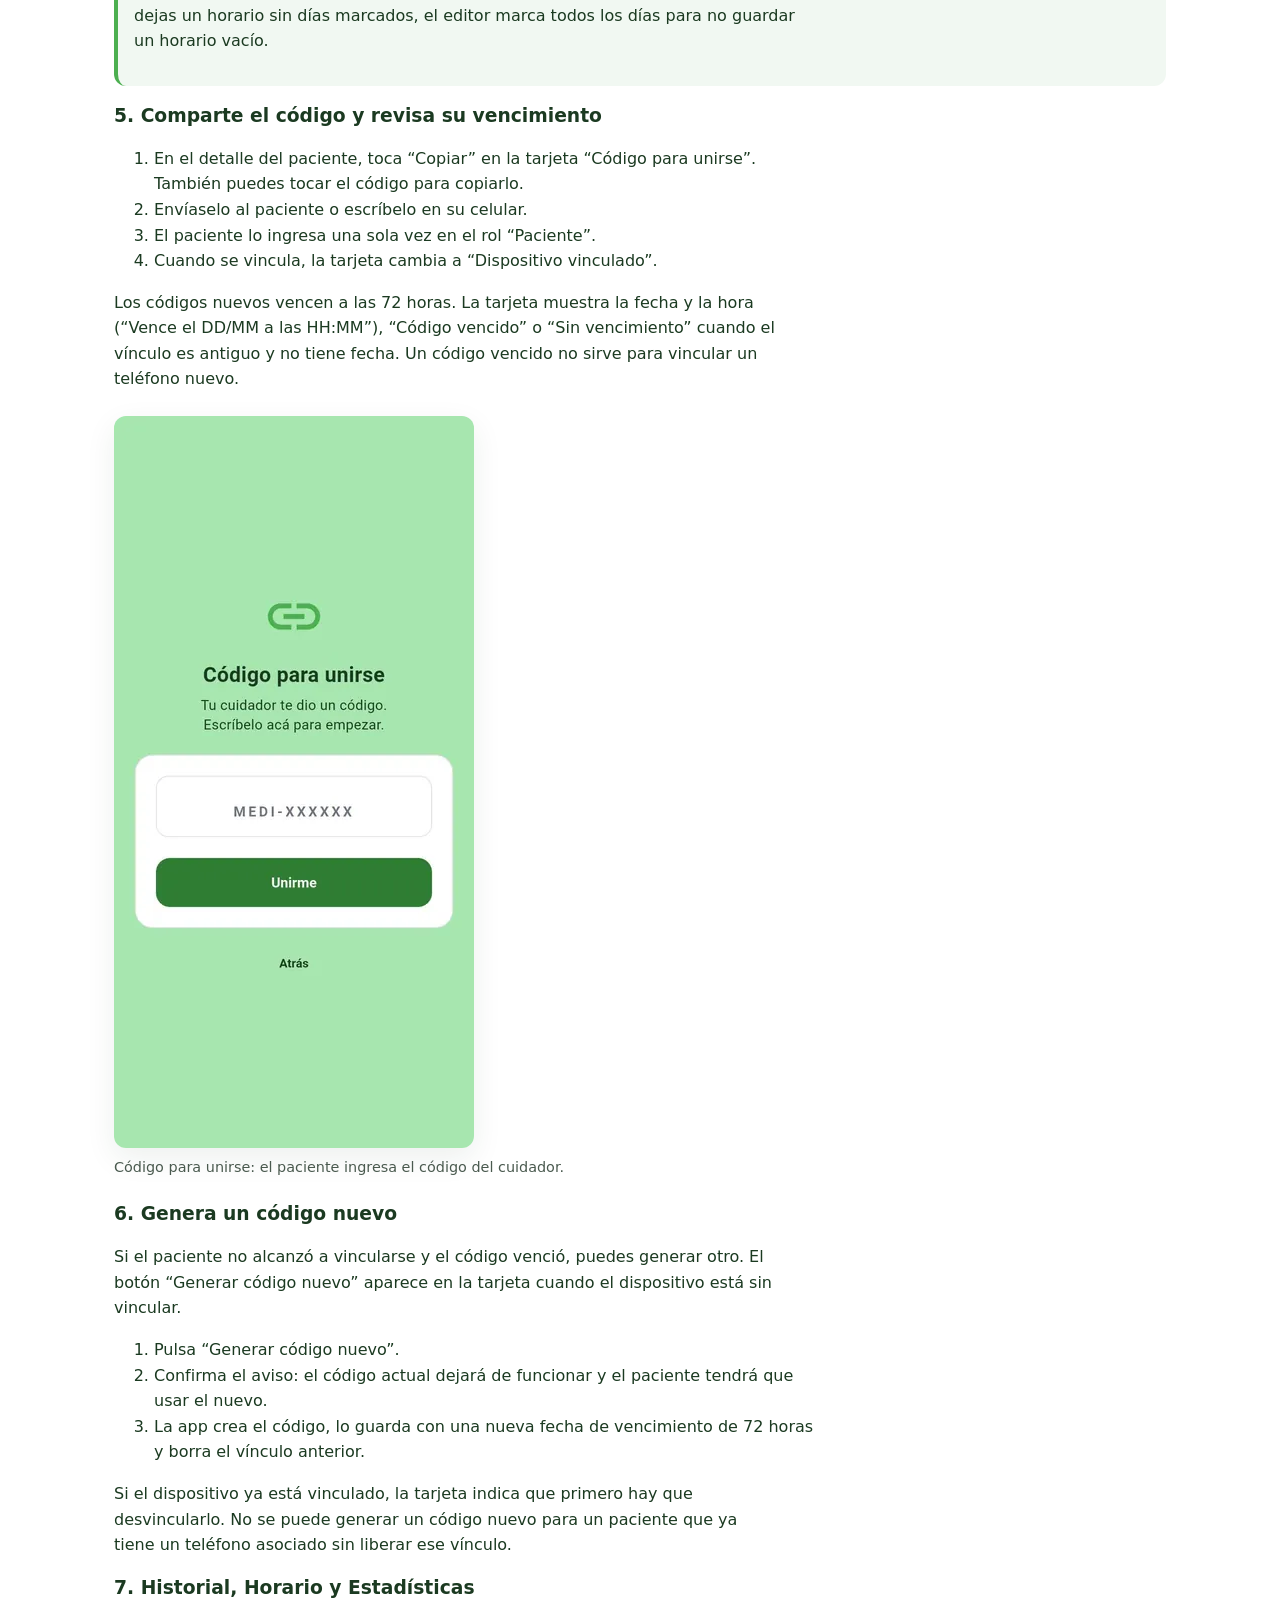
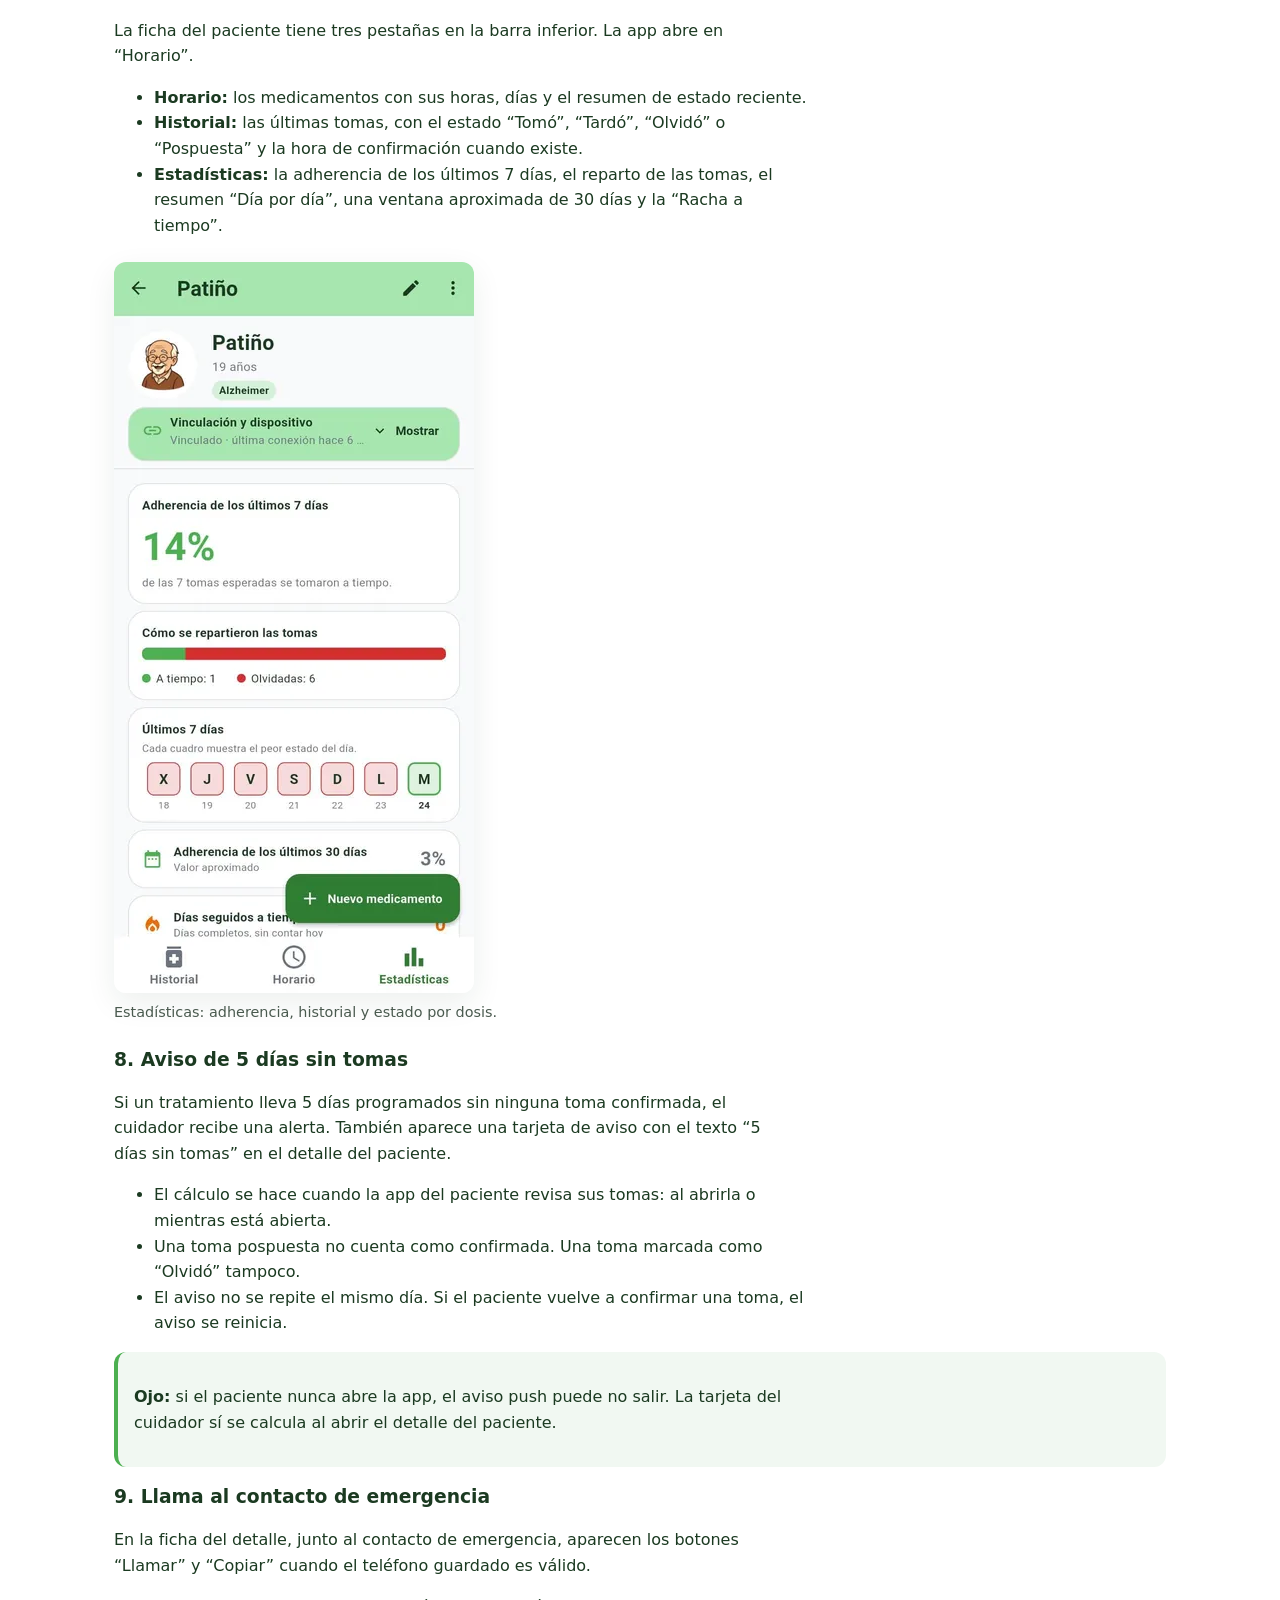
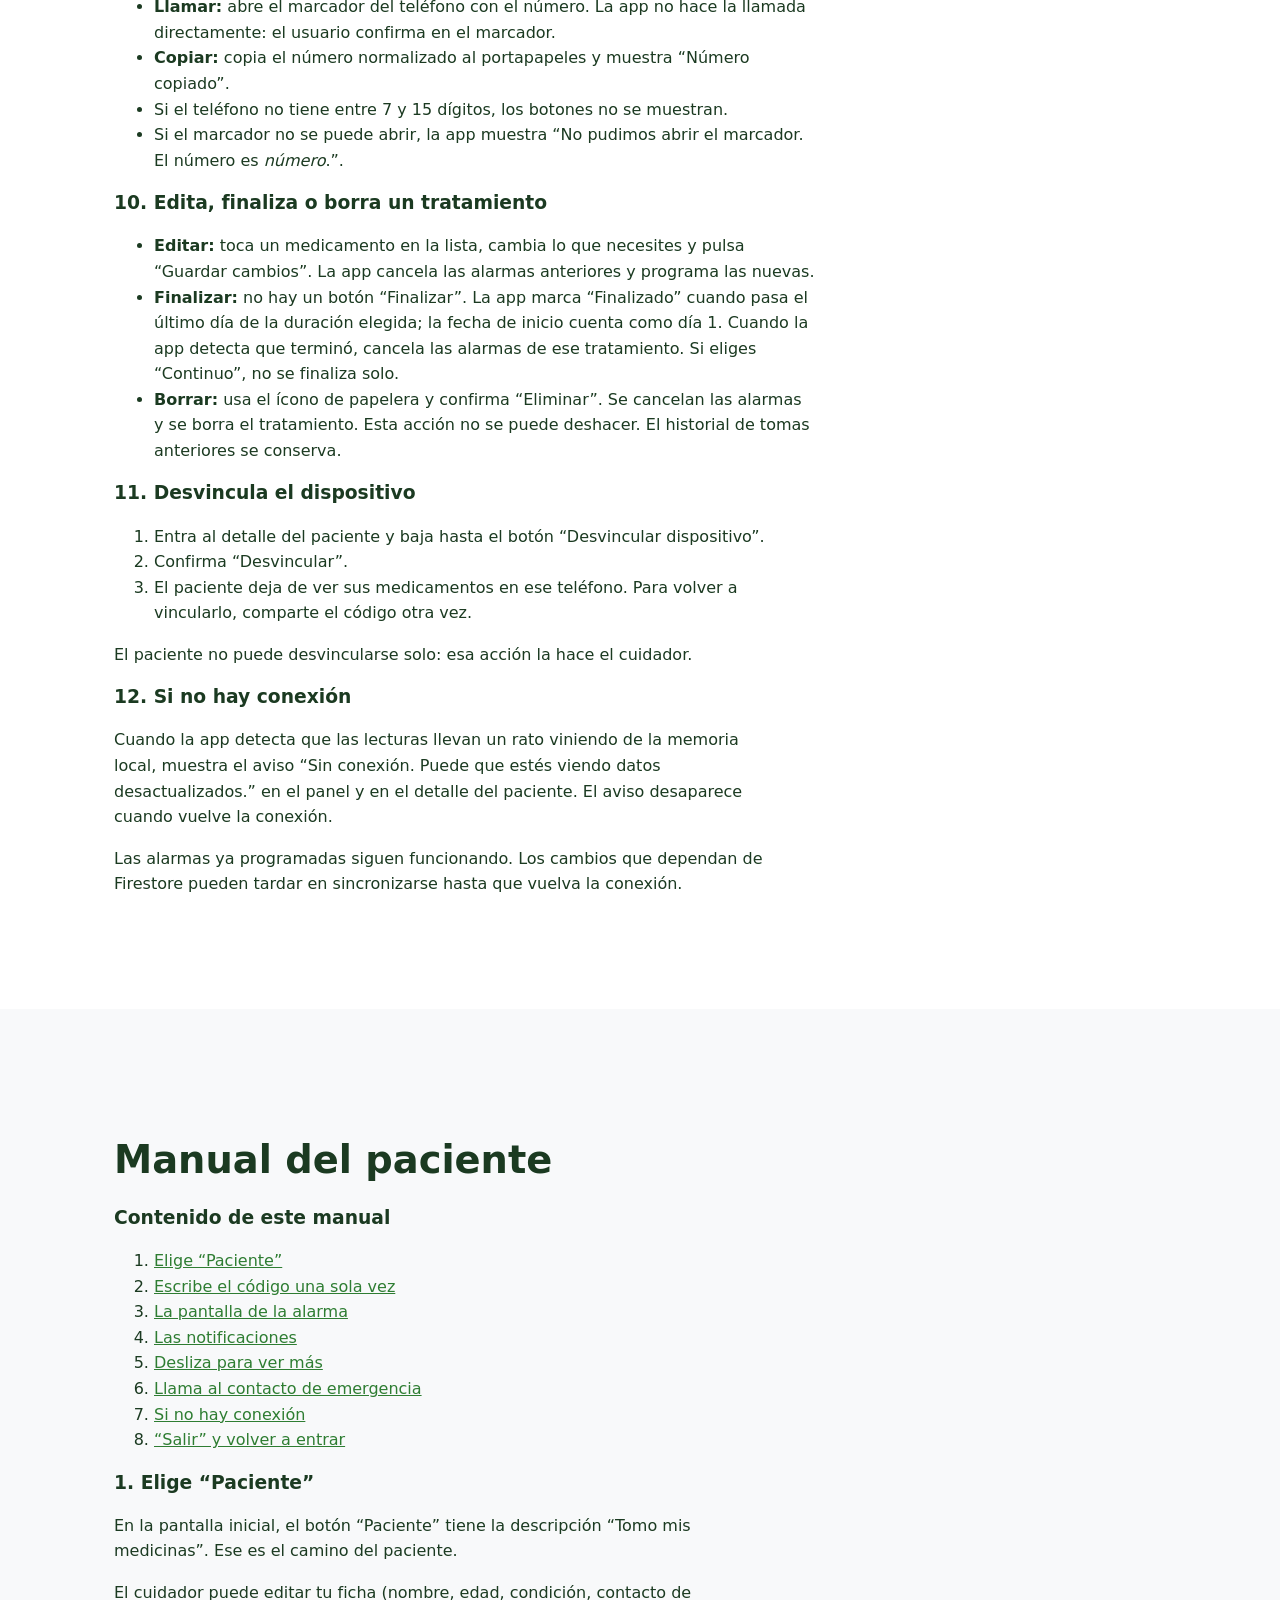
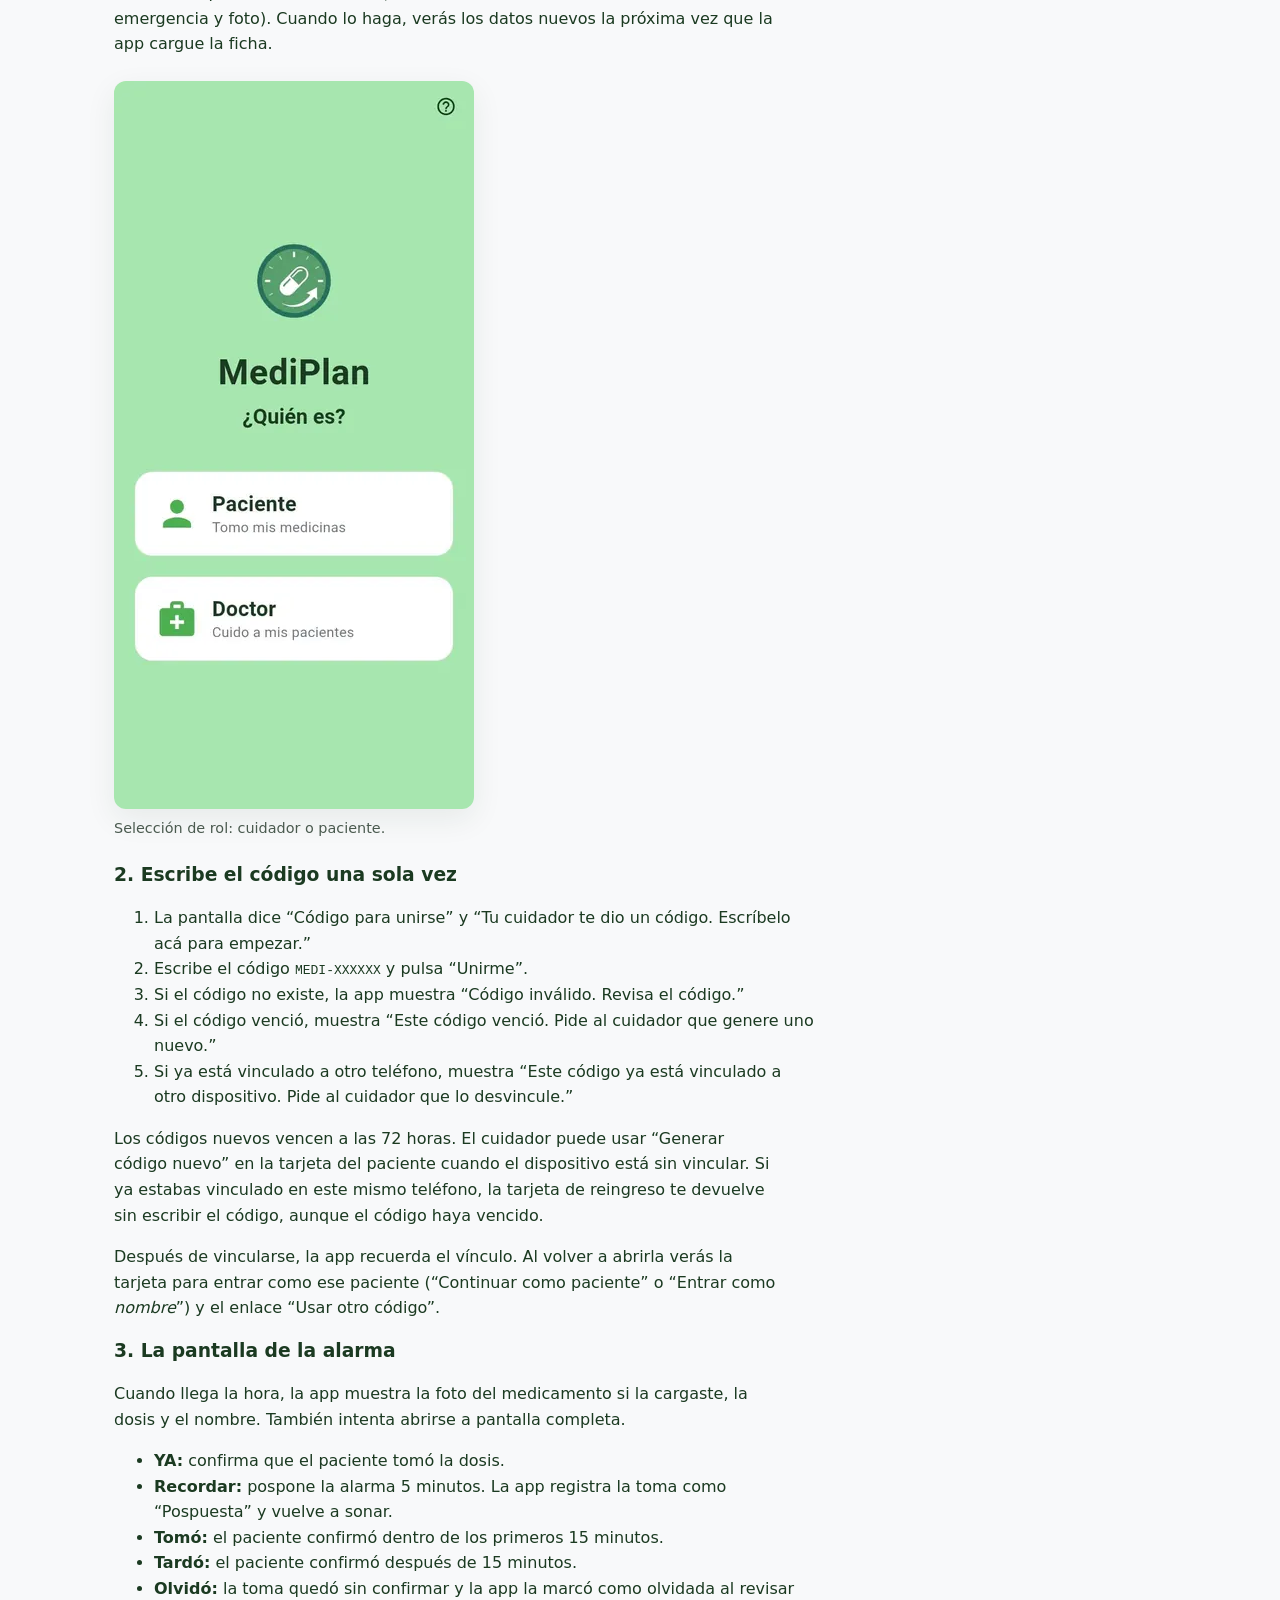
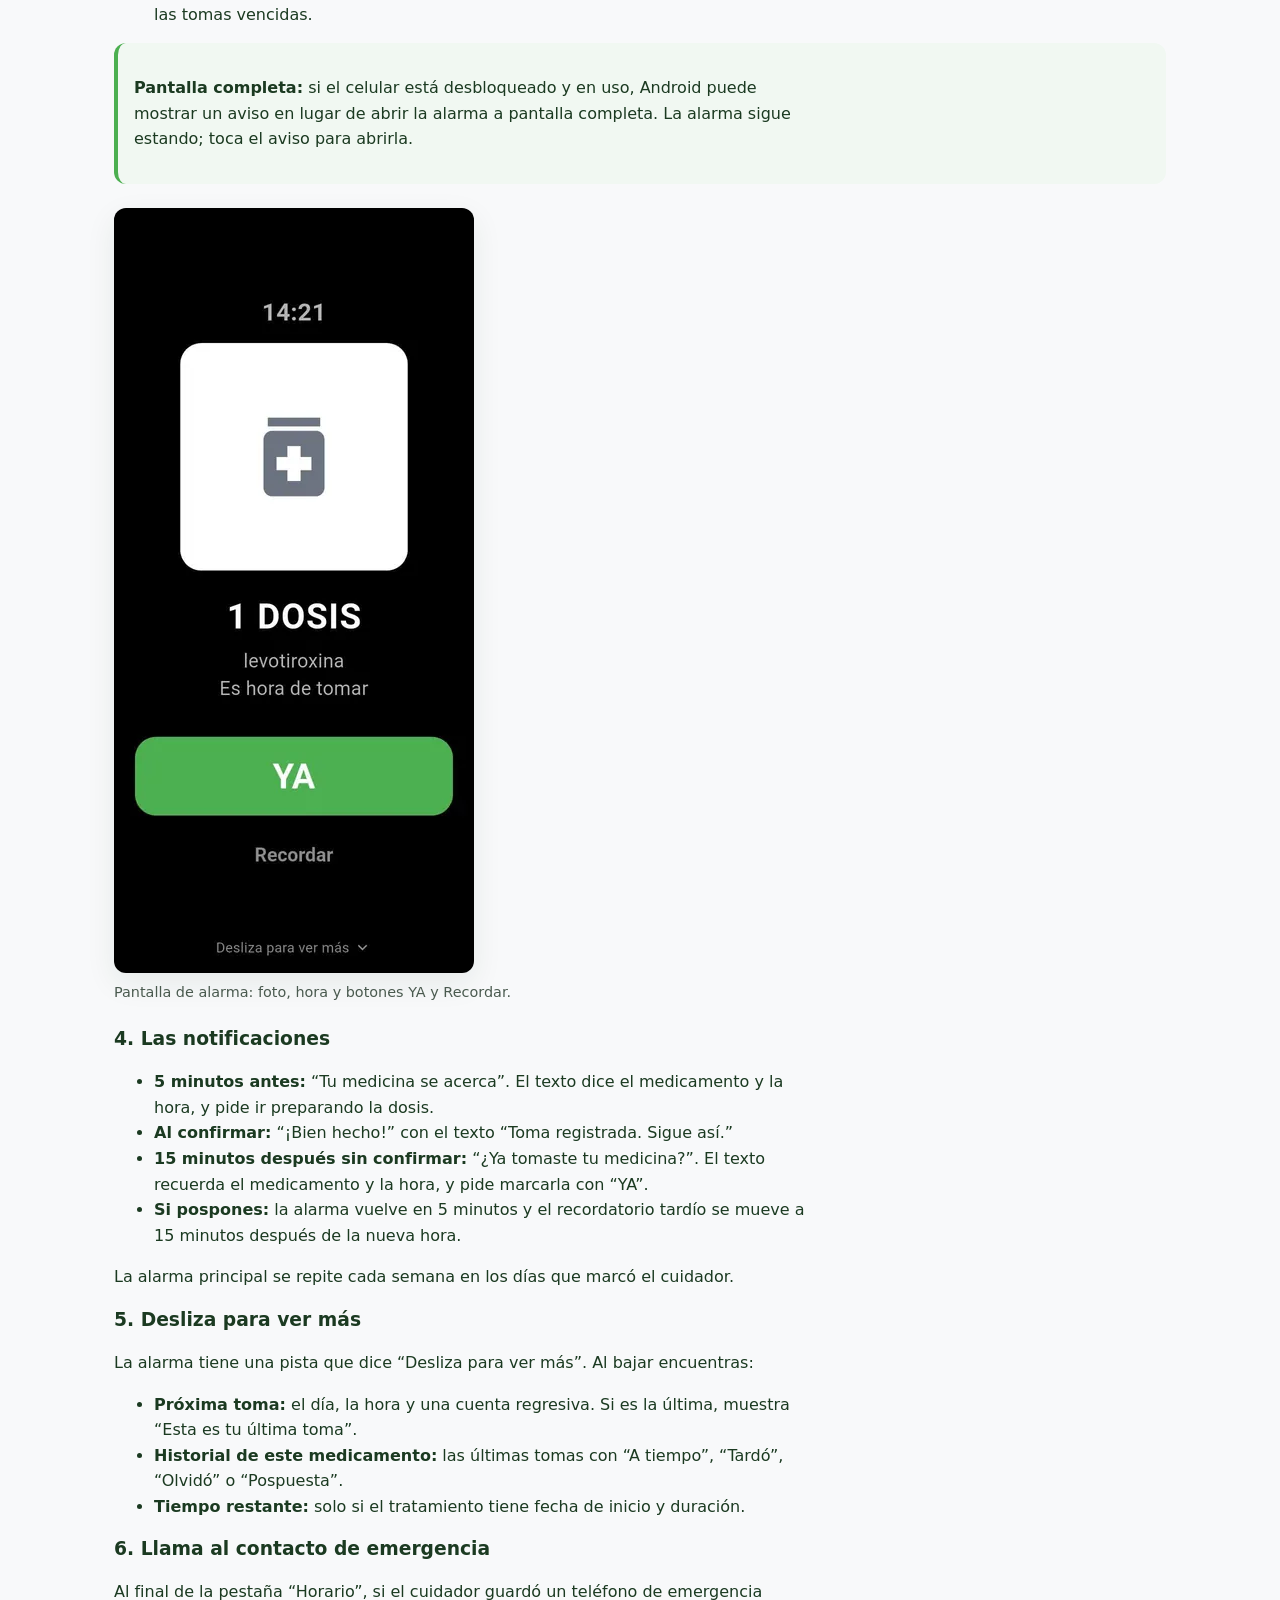
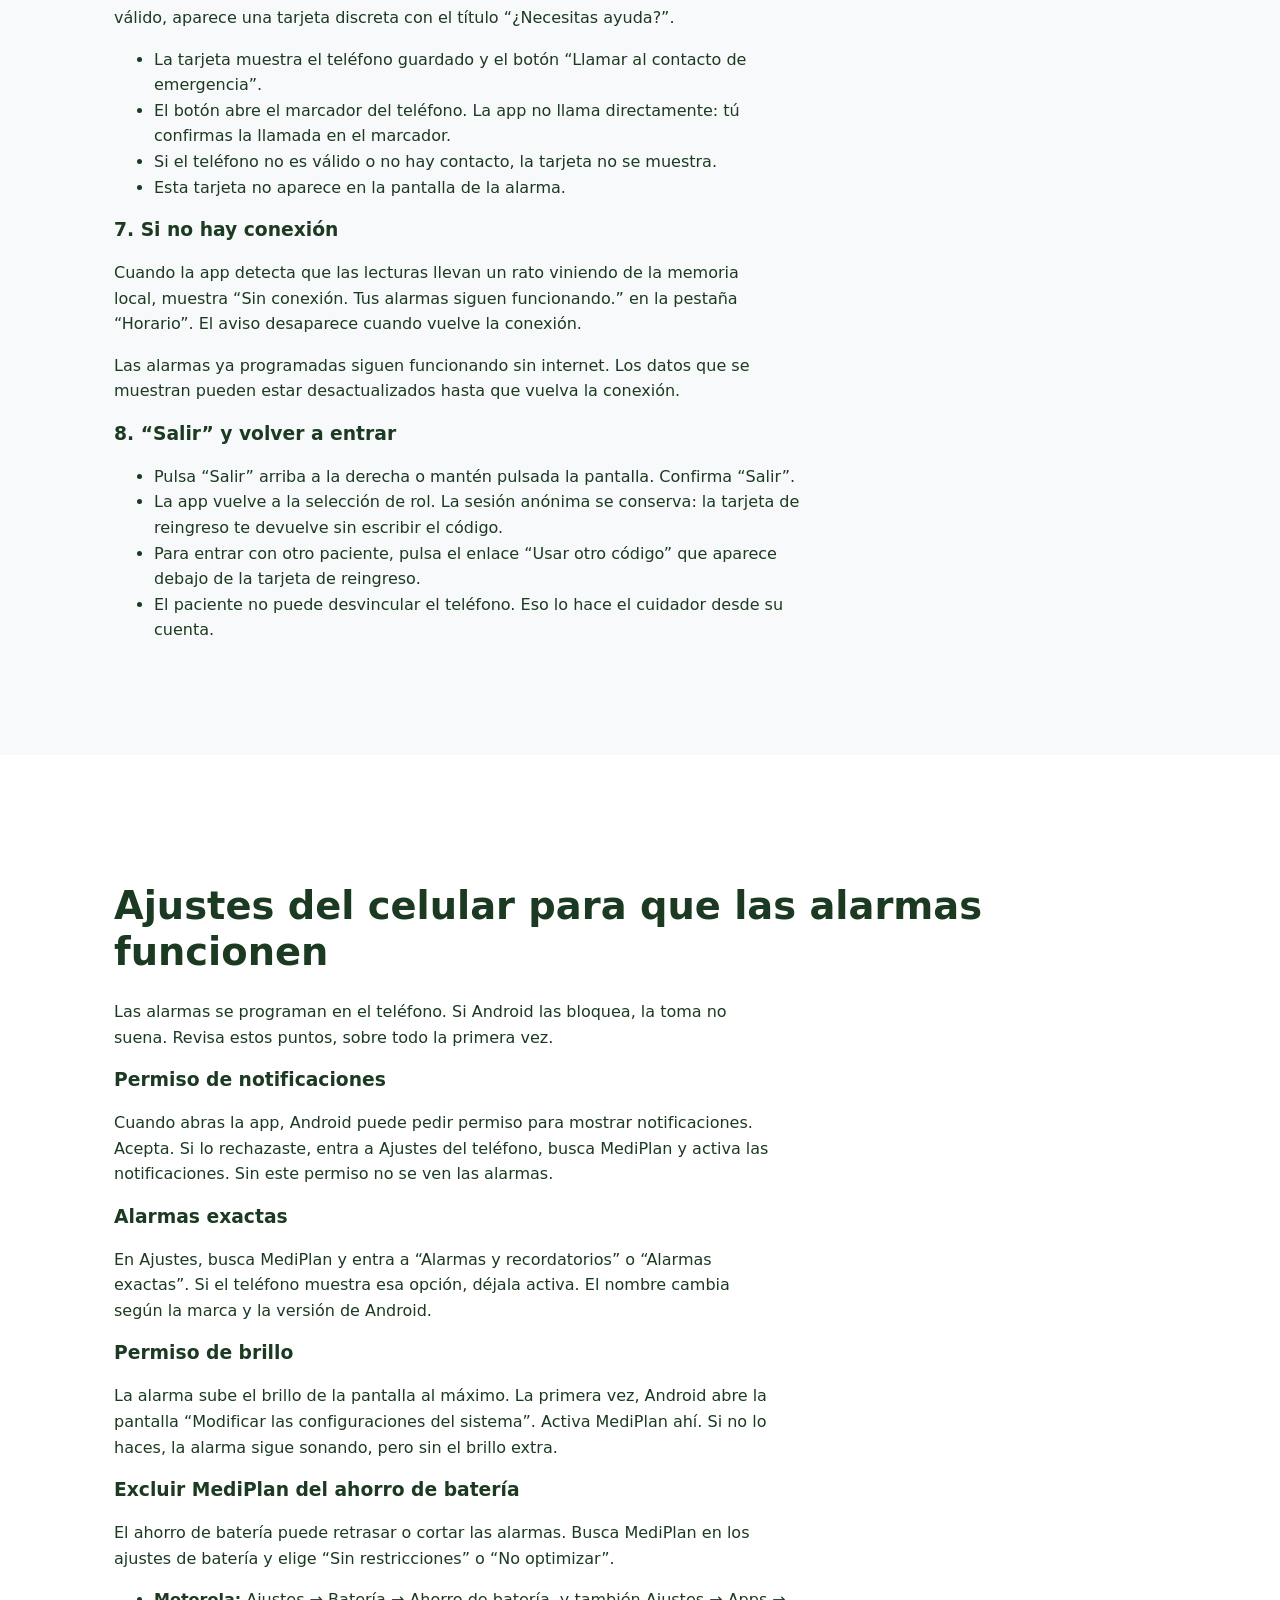
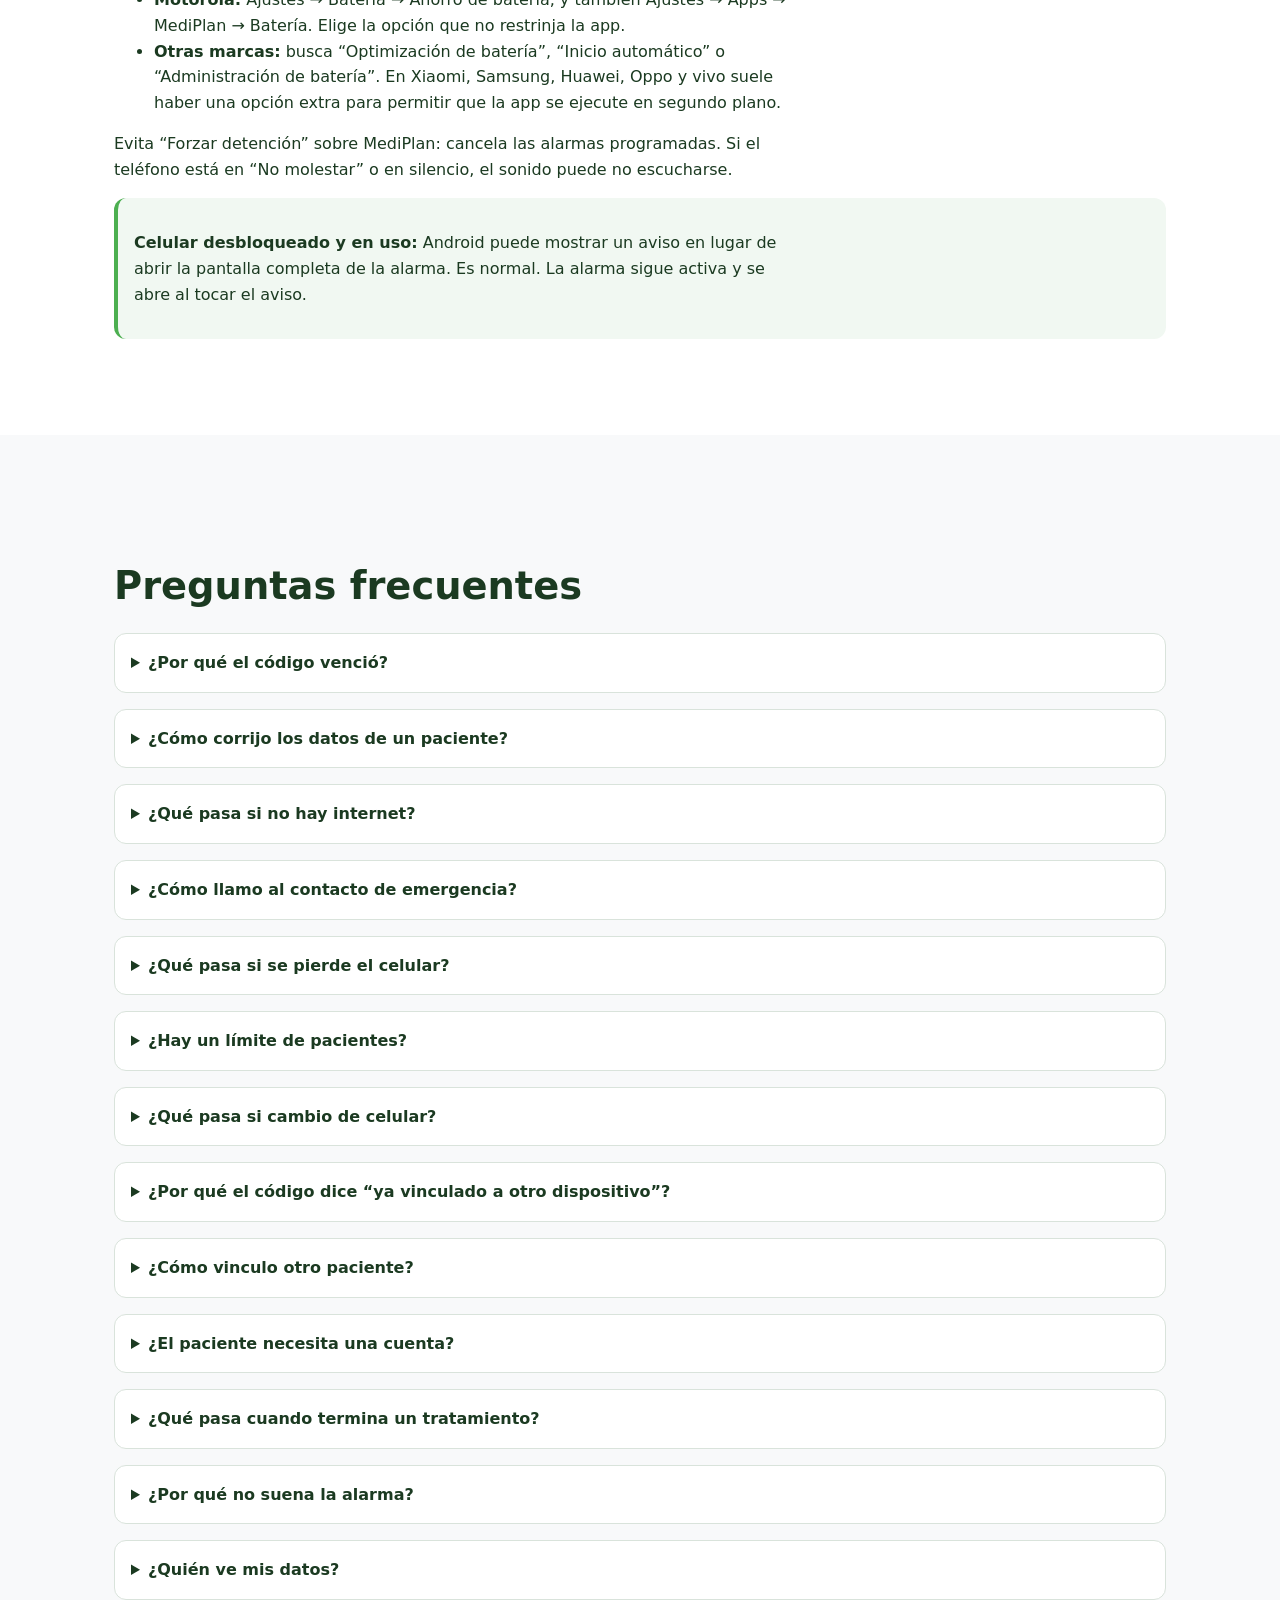
==== commit 79638bbb: "Corrige el rediseño de la landing: codificación, ancho y pie de página" ====
--- a/docs/index.html
+++ b/docs/index.html
@@ -1,6 +1,7 @@
 ﻿<!DOCTYPE html>
 <html lang="es">
 <head>
+  <meta charset="utf-8">
 <!--
   MediPlan · Página de presentación y manual
   ==========================================
@@ -10,7 +11,6 @@
 
   No hay JavaScript, enlaces externos, analíticas, cookies ni recursos remotos.
 -->
-  <meta charset="utf-8">
   <meta name="viewport" content="width=device-width, initial-scale=1">
   <meta name="color-scheme" content="light dark">
   <meta name="description" content="MediPlan: pastillero familiar para cuidadores y pacientes. Manual de uso, alarmas, seguridad, límites y privacidad.">
@@ -70,18 +70,18 @@
         </nav>
       </details>
 
-            <nav class="nav-desktop" aria-label="Navegaci�n principal">
+            <nav class="nav-desktop" aria-label="Navegación principal">
         <ul class="nav-list">
           <li><a href="#inicio" aria-current="page">Inicio</a></li>
-          <li><a href="#que-es">Qu� es</a></li>
-          <li><a href="#como-funciona">C�mo funciona</a></li>
+          <li><a href="#que-es">Qué es</a></li>
+          <li><a href="#como-funciona">Cómo funciona</a></li>
           <li><a href="#manual-cuidador">Cuidador</a></li>
           <li><a href="#manual-paciente">Paciente</a></li>
           <li><a href="#faq">Preguntas</a></li>
           <li><a href="#privacidad">Seguridad</a></li>
           <li>
             <details class="nav-more">
-              <summary>M�s</summary>
+              <summary>Más</summary>
               <ul>
                 <li><a href="#ajustes">Ajustes</a></li>
                 <li><a href="#arquitectura">Arquitectura</a></li>
@@ -105,6 +105,12 @@
           <div class="actions">
             <a class="btn btn-primary" href="#como-funciona">Cómo funciona</a>
             <a class="btn btn-secondary" href="#manual-cuidador">Manual</a>
+          </div>
+          <div class="hero-stats">
+            <div class="hero-stat"><strong>Android</strong><br>minSdk 24</div>
+            <div class="hero-stat"><strong>Alarmas</strong><br>a pantalla completa</div>
+            <div class="hero-stat"><strong>Sin backend</strong><br>propio</div>
+            <div class="hero-stat"><strong>Paciente</strong><br>sin contrasena</div>
           </div>
         </div>
                 <div class="hero-art">
@@ -729,14 +735,15 @@
       </div>
     </section>
 
-    <p class="back-to-top"><a href="#inicio">Volver arriba</a></p>
   </main>
 
-  <footer class="site-footer">
-    <div class="wrap">
-      <p><strong>MediPlan · Pastillero familiar</strong></p>
-      <p>Equipo: David Steven Patiño Rueda · 2026</p>
-      <p>Proyecto académico de la UTS. No es un dispositivo médico y no reemplaza la indicación de un médico.</p>
+    <footer class="site-footer">
+    <div class="wrap footer-grid">
+      <div>
+        <p><strong>MediPlan · Pastillero familiar</strong></p>
+        <p>Proyecto académico de la UTS. No es un dispositivo médico y no reemplaza la indicación de un médico.</p>
+        <p>Sin cookies, sin analíticas y sin recursos externos.</p>
+      </div>
       <nav aria-label="Navegación del pie de página">
         <ul class="footer-nav">
           <li><a href="#inicio">Inicio</a></li>
@@ -746,9 +753,12 @@
           <li><a href="#top">Volver arriba</a></li>
         </ul>
       </nav>
-      <p>Contacto: dspatino@uts.edu.co (texto, sin enlace de correo mientras sea un marcador).</p>
-      <p>Sin cookies, sin analíticas y sin recursos externos.</p>
-      <p class="no-print">Para imprimir el manual, usa la opción Imprimir de tu navegador.</p>
+      <div>
+        <p><strong>Equipo y contacto</strong></p>
+        <p>David Steven Patiño Rueda — 2026</p>
+        <p><a href="mailto:dspatino@uts.edu.co">dspatino@uts.edu.co</a></p>
+        <p class="no-print">Para imprimir el manual, usa la opción Imprimir de tu navegador.</p>
+      </div>
     </div>
   </footer>
 </body>
--- a/docs/styles.min.css
+++ b/docs/styles.min.css
@@ -1,4 +1,4 @@
-﻿/* MediPlan landing - system de diseno */
+﻿/* MediPlan landing */
 :root {
   --color-brand: #4CAF50;
   --color-brand-dark: #1B3A21;
@@ -20,18 +20,6 @@
   --font: system-ui, -apple-system, "Segoe UI", Roboto, "Helvetica Neue", Arial, sans-serif;
 }
 
-@media (prefers-color-scheme: dark) {
-  :root {
-    --color-bg: #0F1A12;
-    --color-surface: #17251B;
-    --color-text: #EAF3EC;
-    --color-muted: #B7C7BC;
-    --color-border: #2A3B2F;
-    --color-accent: #81C784;
-    --shadow: 0 10px 30px rgba(0, 0, 0, 0.35);
-  }
-}
-
 * { box-sizing: border-box; }
 html { scroll-behavior: smooth; }
 @media (prefers-reduced-motion: reduce) { html { scroll-behavior: auto; } }
@@ -41,6 +29,7 @@
   background: var(--color-bg);
   color: var(--color-text);
   line-height: 1.6;
+  overflow-x: hidden;
 }
 img, picture, svg { max-width: 100%; height: auto; display: block; }
 a { color: var(--color-accent); }
@@ -55,13 +44,13 @@
 }
 .skip-link:focus { left: var(--space-2); }
 
-.wrap { width: min(1100px, 100% - 2rem); margin-inline: auto; }
+.wrap { width: min(1100px, 100%); padding-inline: 24px; margin-inline: auto; }
 
 .site-header {
   position: sticky;
   top: 0;
   z-index: 10;
-  background: color-mix(in srgb, var(--color-surface) 92%, transparent);
+  background: rgba(248, 249, 250, 0.94);
   backdrop-filter: blur(8px);
   border-bottom: 1px solid var(--color-border);
 }
@@ -79,7 +68,8 @@
 .nav-list a { text-decoration: none; padding: 6px 10px; border-radius: 999px; }
 .nav-list a[aria-current="page"] { background: var(--color-brand-soft); color: var(--color-brand-dark); }
 .nav-more { position: relative; }
-.nav-more summary { cursor: pointer; list-style: none; padding: 6px 10px; }
+.nav-more summary { cursor: pointer; list-style: none; padding: 6px 10px; display: inline-flex; align-items: center; gap: 4px; }
+.nav-more summary::after { content: "▾"; font-size: .8em; }
 .nav-more summary::-webkit-details-marker { display: none; }
 .nav-more ul { position: absolute; right: 0; top: 100%; background: var(--color-surface); border: 1px solid var(--color-border); border-radius: var(--radius); padding: var(--space-1); min-width: 160px; box-shadow: var(--shadow); }
 .nav-more li { margin: 0; }
@@ -90,33 +80,36 @@
   .nav-desktop { display: block; }
 }
 
-.hero { padding: var(--space-5) 0; background: linear-gradient(135deg, var(--color-brand-dark), #264d2c); color: #fff; }
+.hero { padding: var(--space-5) 0; background: linear-gradient(135deg, #E8F5E9, #C8E6C9); color: var(--color-brand-dark); }
 .hero-grid { display: grid; grid-template-columns: 1fr; gap: var(--space-4); align-items: center; }
 @media (min-width: 768px) { .hero-grid { grid-template-columns: 1fr 1fr; } }
-.eyebrow { text-transform: uppercase; letter-spacing: .08em; font-size: .85rem; color: var(--color-brand-soft); }
+.eyebrow { text-transform: uppercase; letter-spacing: .08em; font-size: .85rem; color: var(--color-accent); }
 .hero h1 { font-size: clamp(2.2rem, 6vw, 4rem); margin: .25rem 0 1rem; }
 .lead { font-size: 1.15rem; max-width: var(--measure); }
 .actions { display: flex; flex-wrap: wrap; gap: var(--space-2); margin-top: var(--space-3); }
 .btn { display: inline-flex; align-items: center; justify-content: center; min-height: 44px; padding: 0 var(--space-3); border-radius: 999px; text-decoration: none; font-weight: 600; border: 2px solid transparent; }
 .btn-primary { background: var(--color-brand); color: #fff; }
-.btn-secondary { border-color: #fff; color: #fff; background: transparent; }
+.btn-secondary { border-color: var(--color-brand-dark); color: var(--color-brand-dark); background: transparent; }
 .hero-art { justify-self: center; width: min(360px, 100%); }
 .hero-art img { border-radius: 28px; box-shadow: var(--shadow); aspect-ratio: 360 / 726; object-fit: cover; }
+.hero-stats { display: grid; gap: var(--space-2); grid-template-columns: repeat(2, 1fr); margin-top: var(--space-4); }
+@media (min-width: 768px) { .hero-stats { grid-template-columns: repeat(4, 1fr); } }
+.hero-stat { background: var(--color-surface); border: 1px solid var(--color-border); border-radius: var(--radius); padding: var(--space-2); }
 
 .section { padding: var(--space-5) 0; }
-.section:nth-child(even) { background: color-mix(in srgb, var(--color-surface) 70%, var(--color-bg)); }
+.section:nth-child(even) { background: #FFFFFF; }
 h1, h2, h3 { line-height: 1.2; }
 h2 { font-size: clamp(1.6rem, 3vw, 2.4rem); margin-bottom: var(--space-3); }
 p, li { max-width: var(--measure); }
 .cards { display: grid; gap: var(--space-2); grid-template-columns: 1fr; }
 @media (min-width: 768px) { .cards.two { grid-template-columns: 1fr 1fr; } .cards.three { grid-template-columns: repeat(3, 1fr); } }
 .card { background: var(--color-surface); border: 1px solid var(--color-border); border-radius: var(--radius); padding: var(--space-3); box-shadow: var(--shadow); }
-.callout { border-left: 4px solid var(--color-brand); padding: var(--space-2); background: color-mix(in srgb, var(--color-brand-soft) 35%, transparent); border-radius: var(--radius); }
+.callout { border-left: 4px solid var(--color-brand); padding: var(--space-2); background: #F1F8F2; border-radius: var(--radius); }
 
 .grid-two { display: grid; grid-template-columns: 1fr; gap: var(--space-4); align-items: center; }
-@media (min-width: 768px) { .grid-two { grid-template-columns: 1fr 1fr; } }
+@media (min-width: 900px) { .grid-two { grid-template-columns: 1fr 1fr; } }
 .grid-two.reverse .media { order: -1; }
-@media (min-width: 768px) { .grid-two.reverse .media { order: 0; } .grid-two.reverse .text { order: -1; } }
+@media (min-width: 900px) { .grid-two.reverse .media { order: 0; } .grid-two.reverse .text { order: -1; } }
 
 .steps { display: grid; gap: var(--space-2); grid-template-columns: 1fr; }
 @media (min-width: 768px) { .steps { grid-template-columns: repeat(3, 1fr); } }
@@ -138,6 +131,8 @@
 .timeline article { position: relative; }
 .timeline article::before { content: ""; position: absolute; left: -25px; top: 6px; width: 12px; height: 12px; border-radius: 50%; background: var(--color-brand); }
 
+.footer-grid { display: grid; gap: var(--space-3); grid-template-columns: 1fr; }
+@media (min-width: 768px) { .footer-grid { grid-template-columns: 1fr 1fr 1fr; } }
 .footer { padding: var(--space-4) 0; border-top: 1px solid var(--color-border); color: var(--color-muted); }
 .footer nav ul { list-style: none; padding: 0; display: flex; flex-wrap: wrap; gap: var(--space-2); }
 
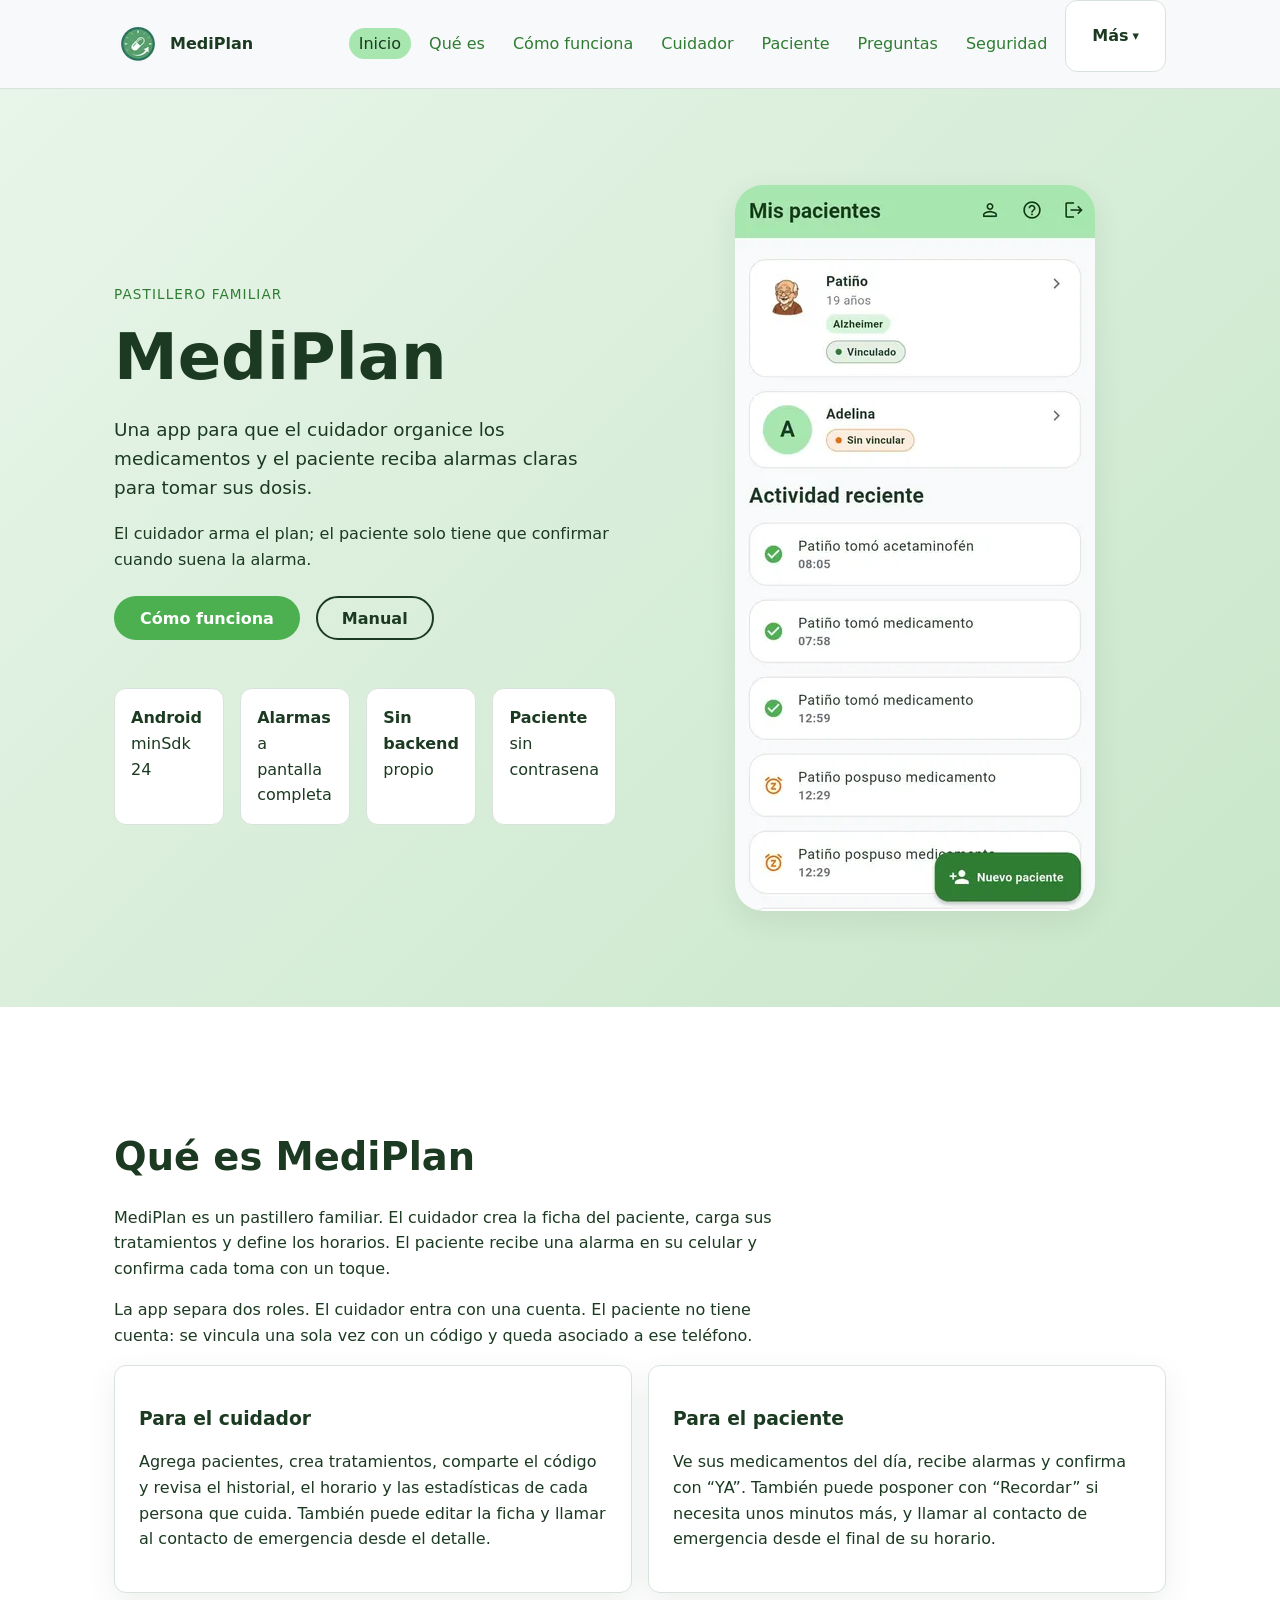
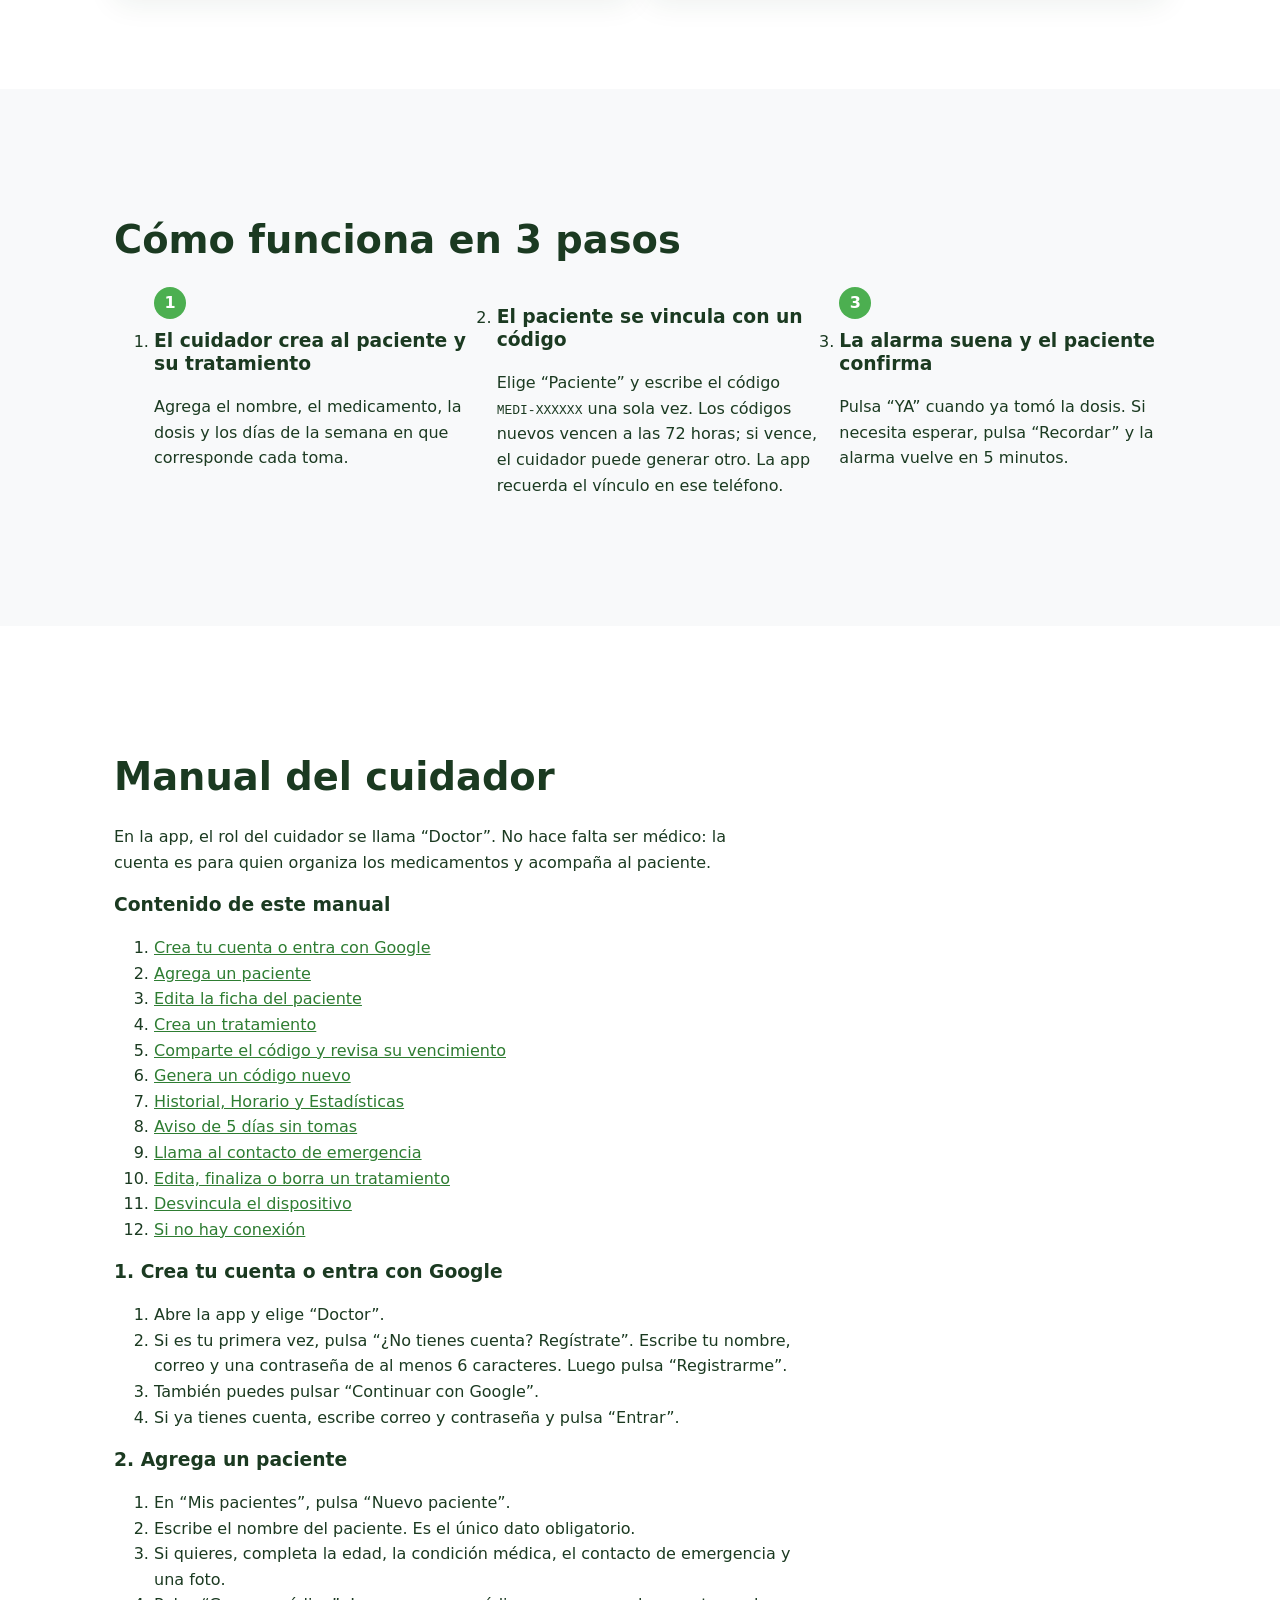
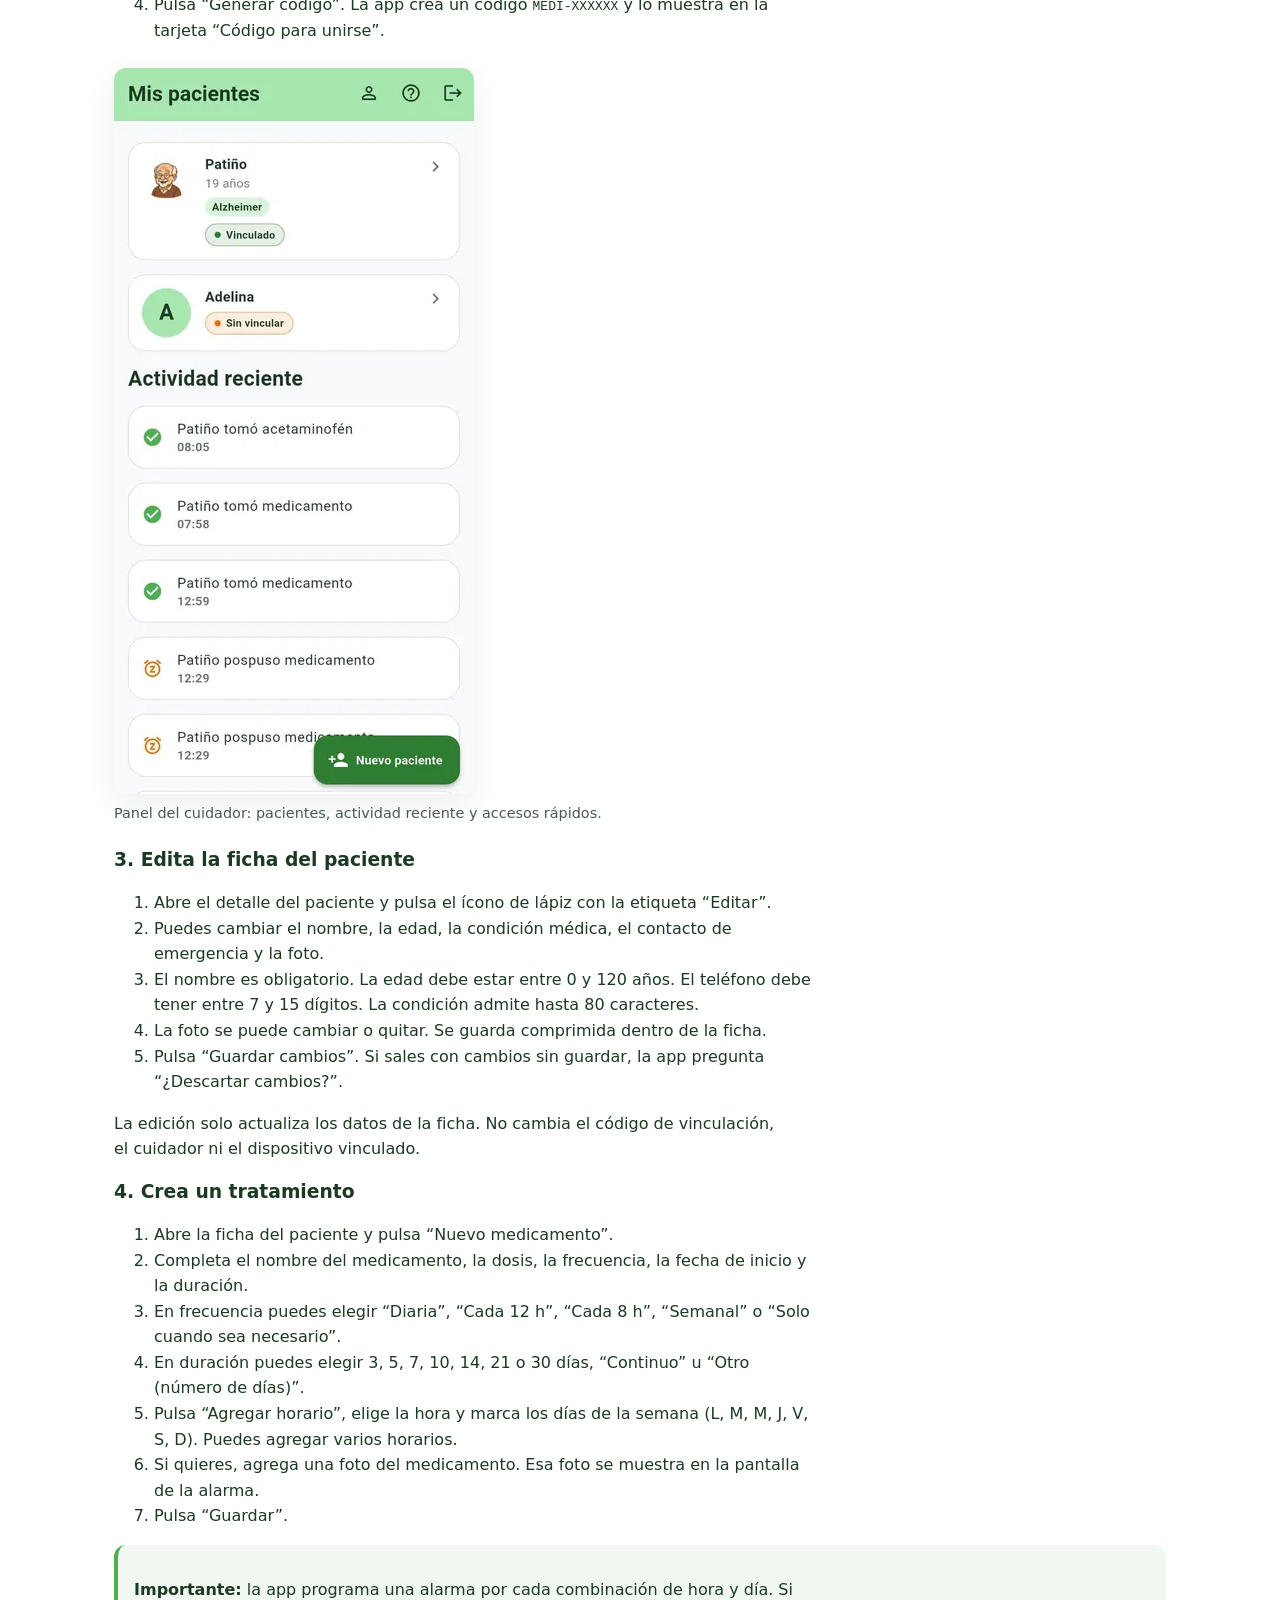
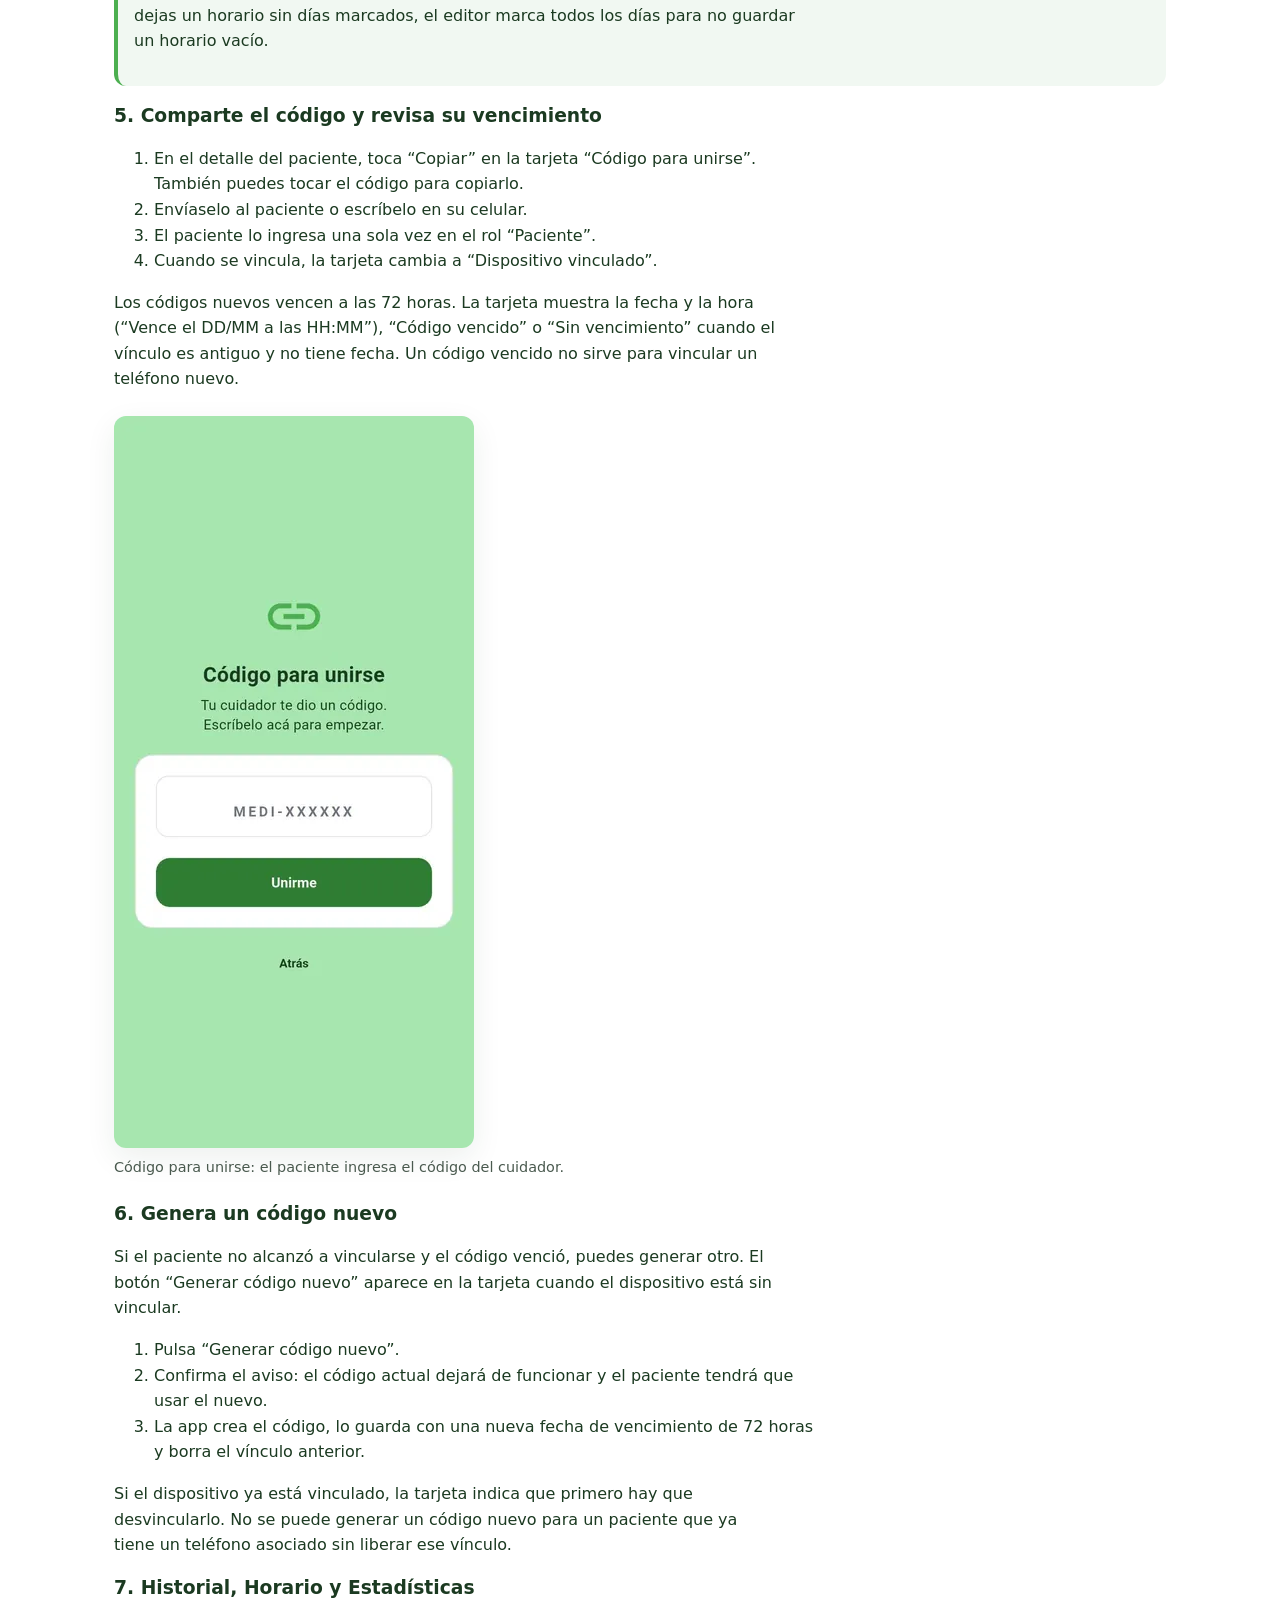
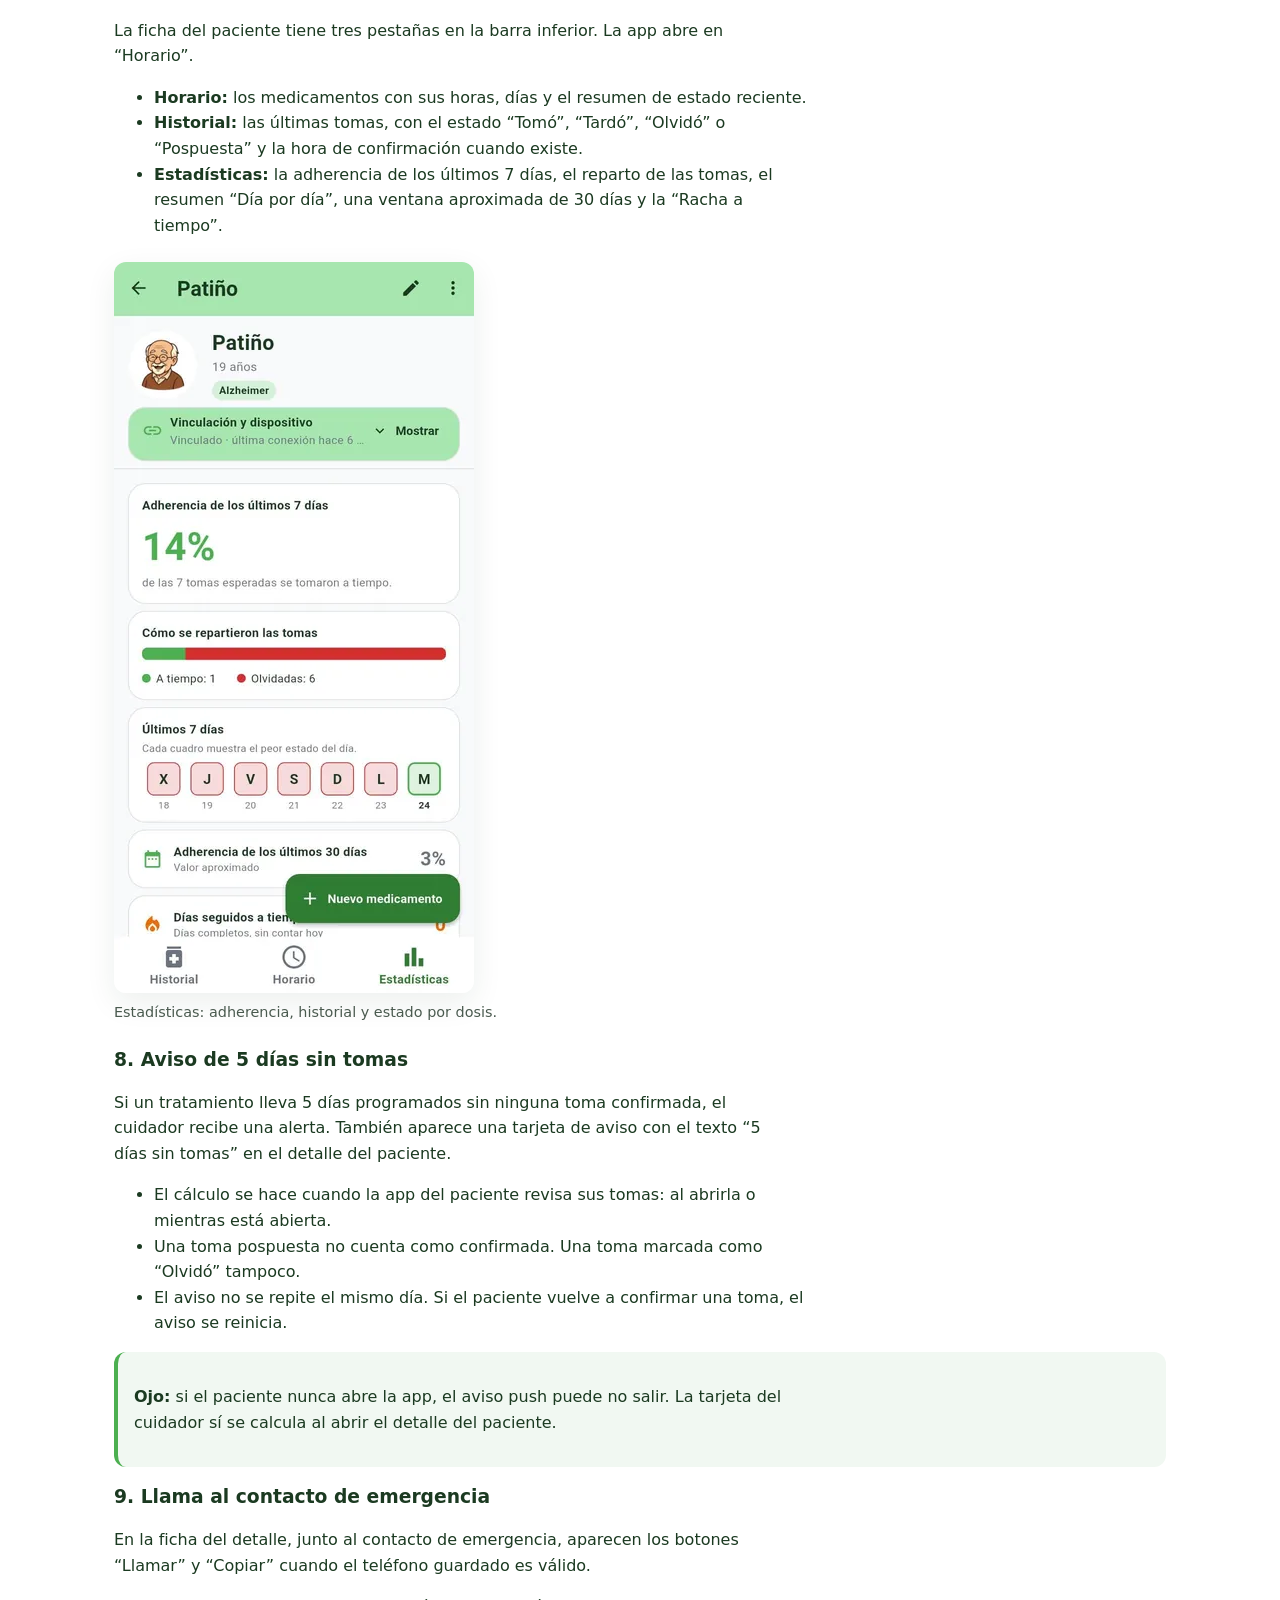
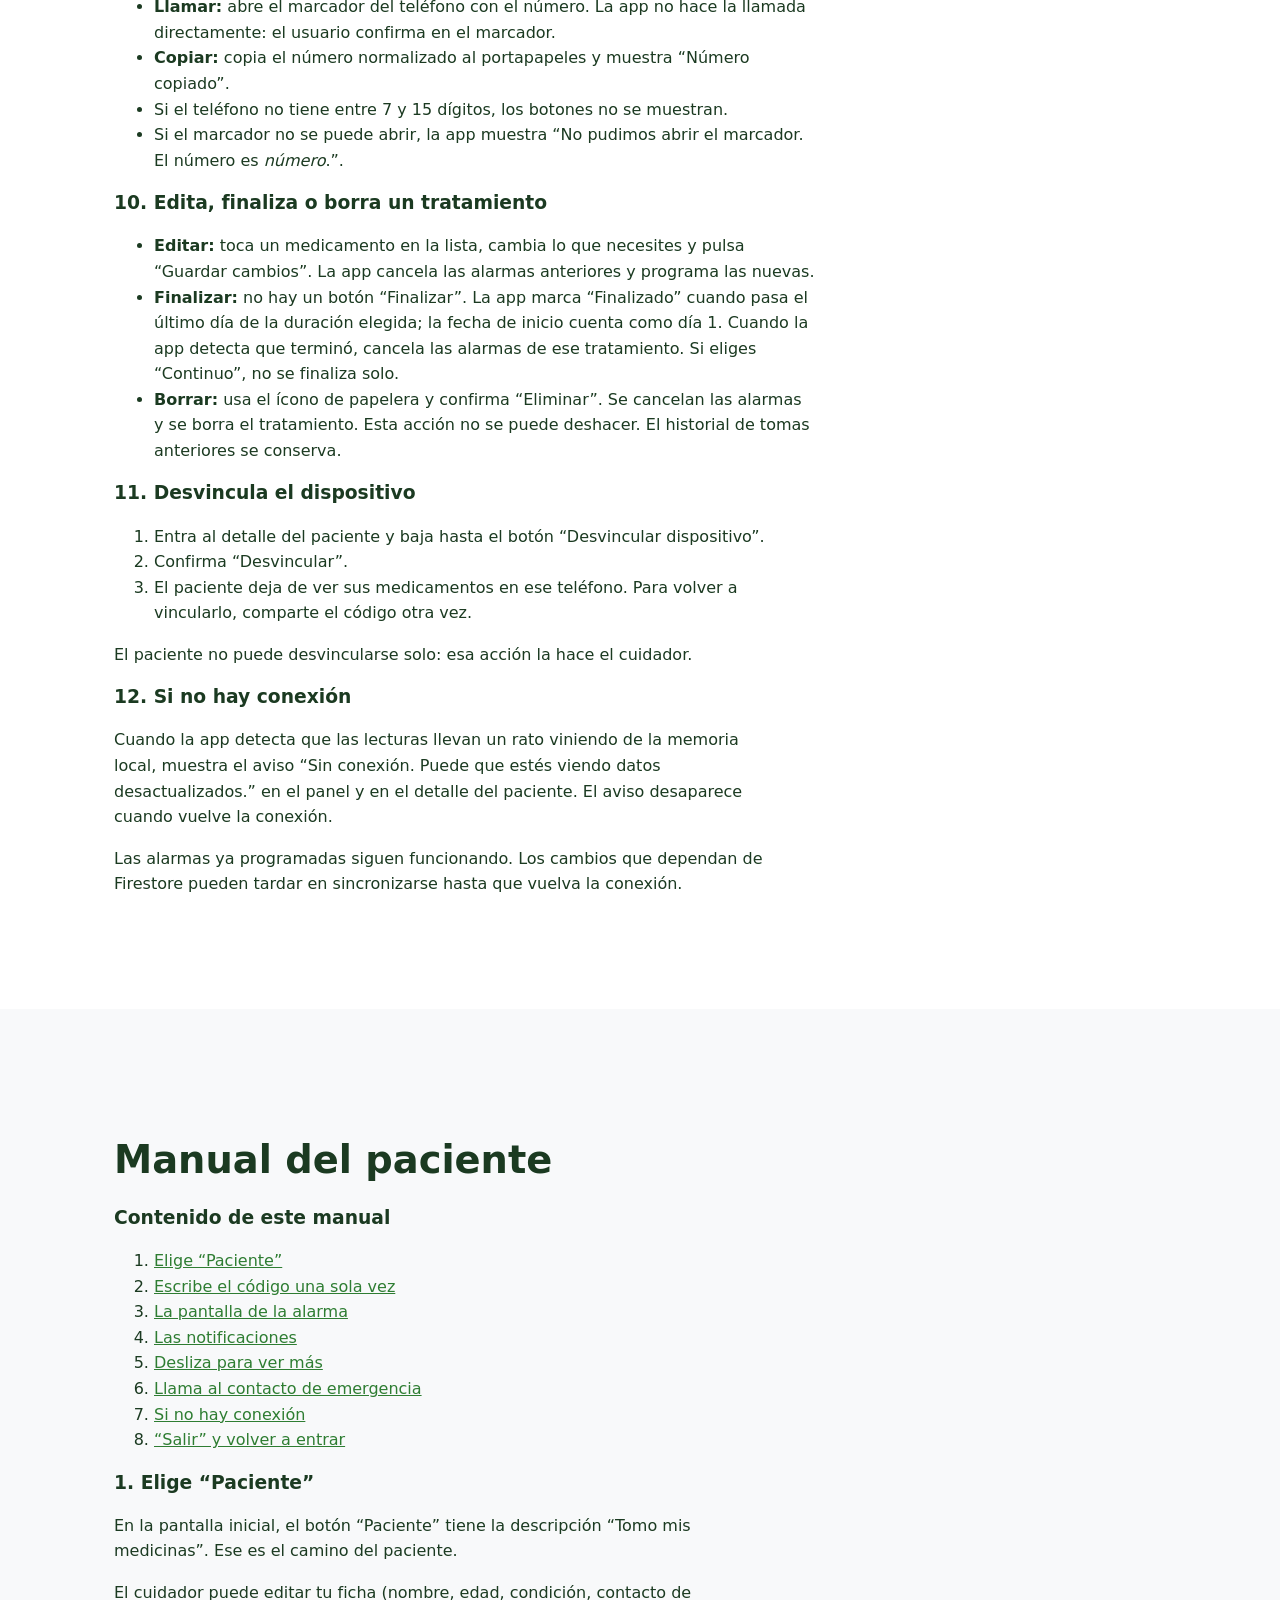
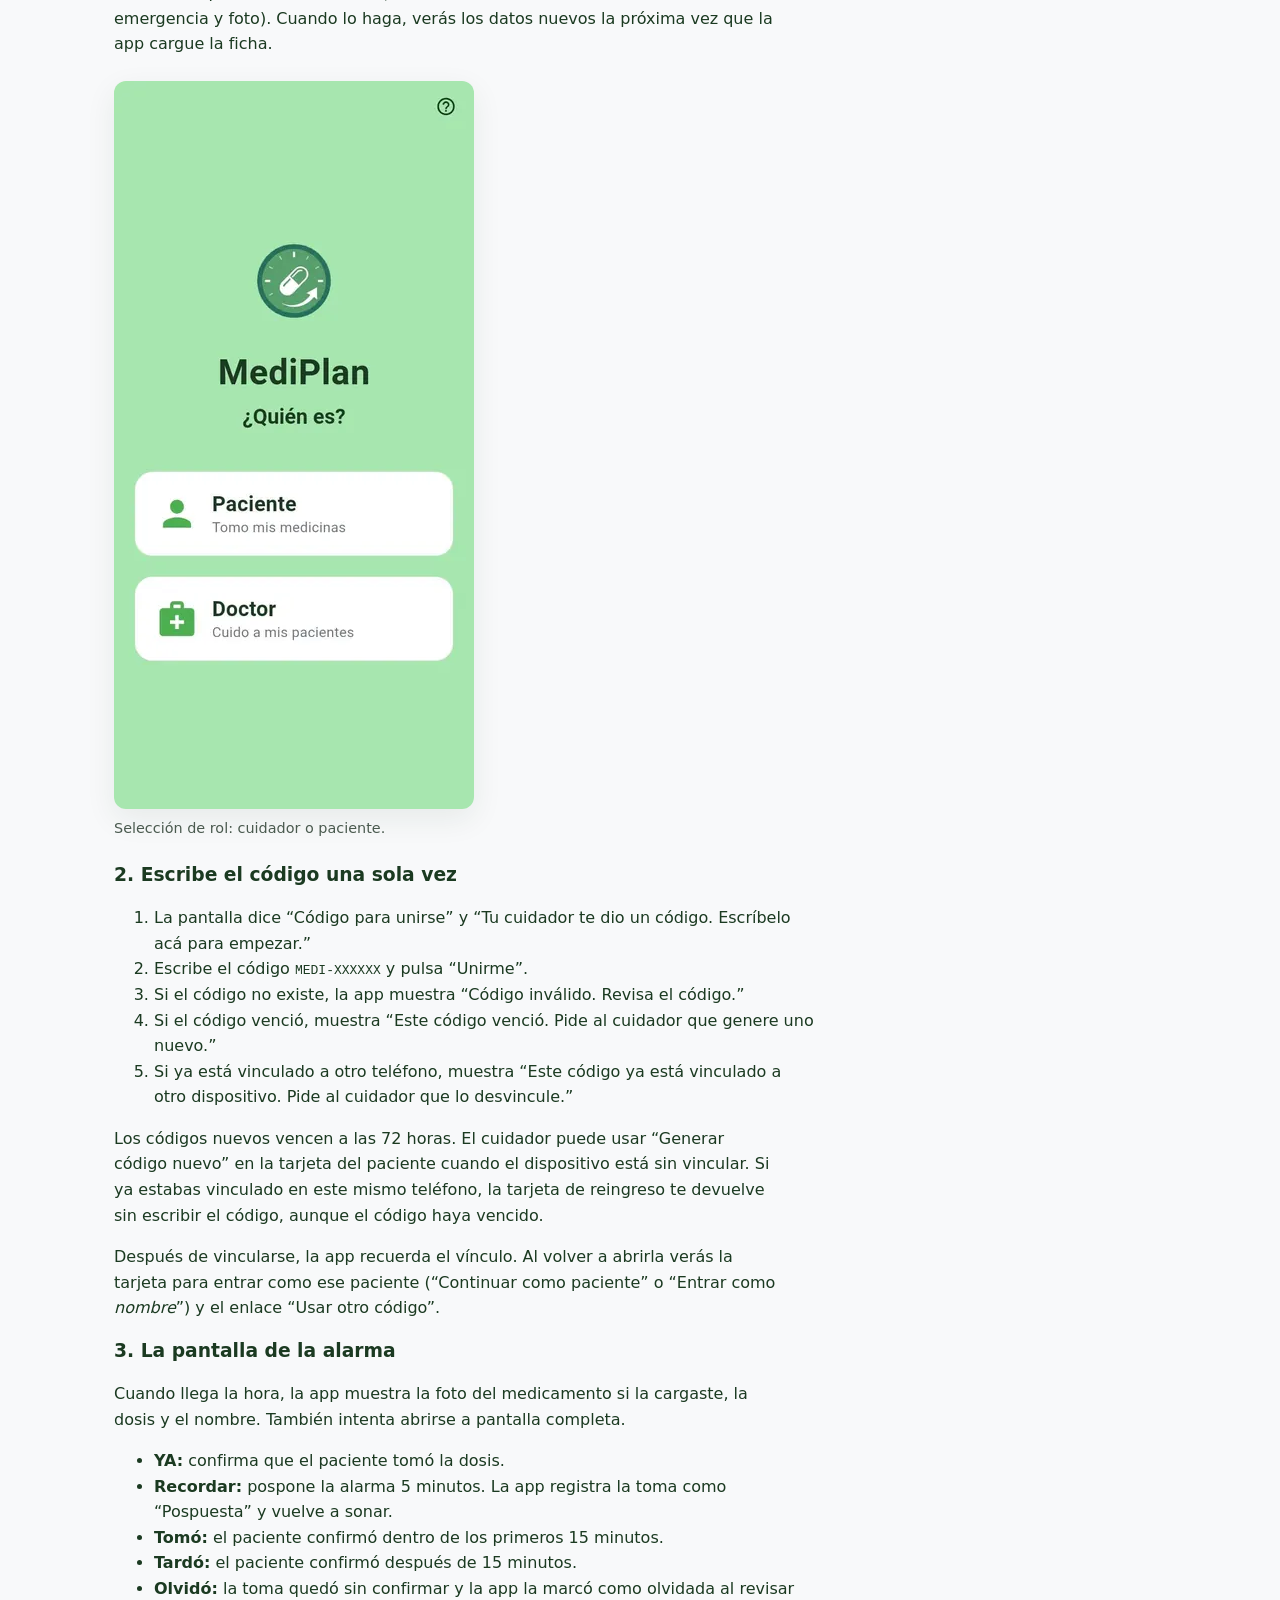
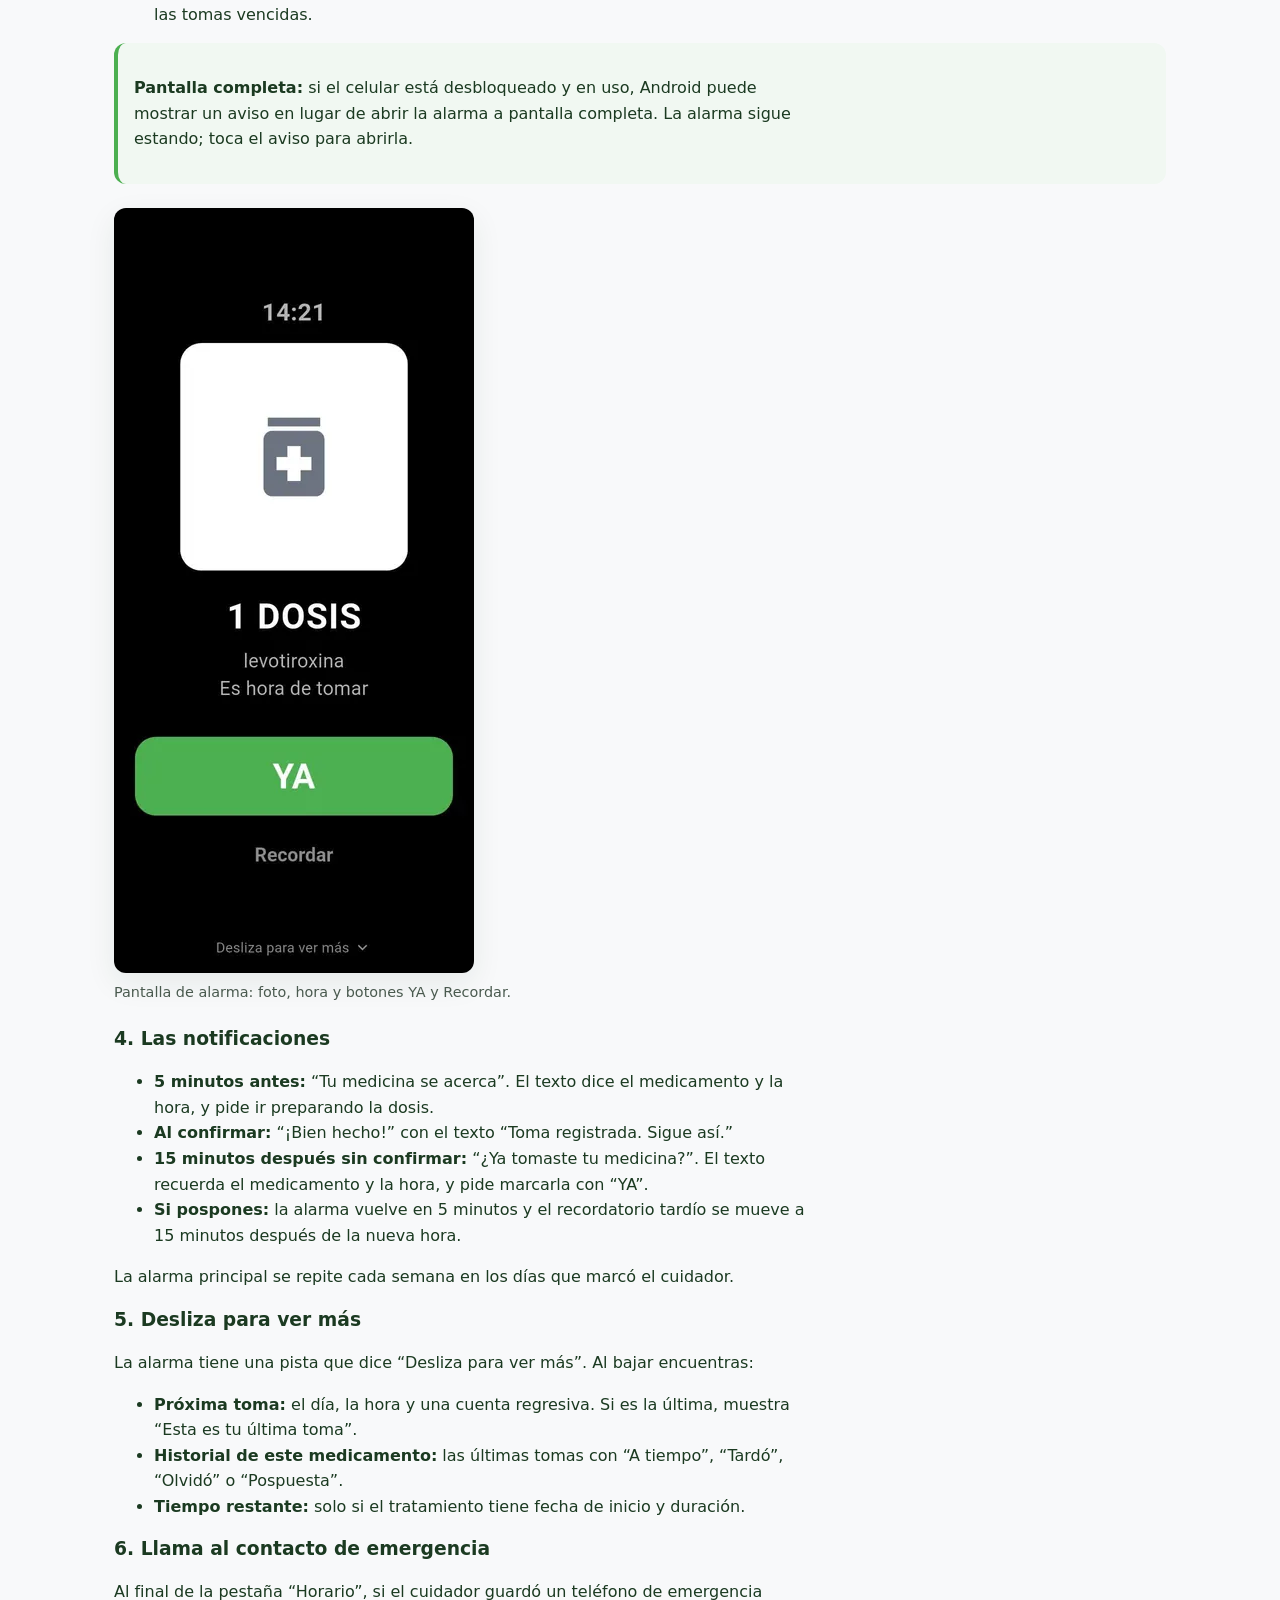
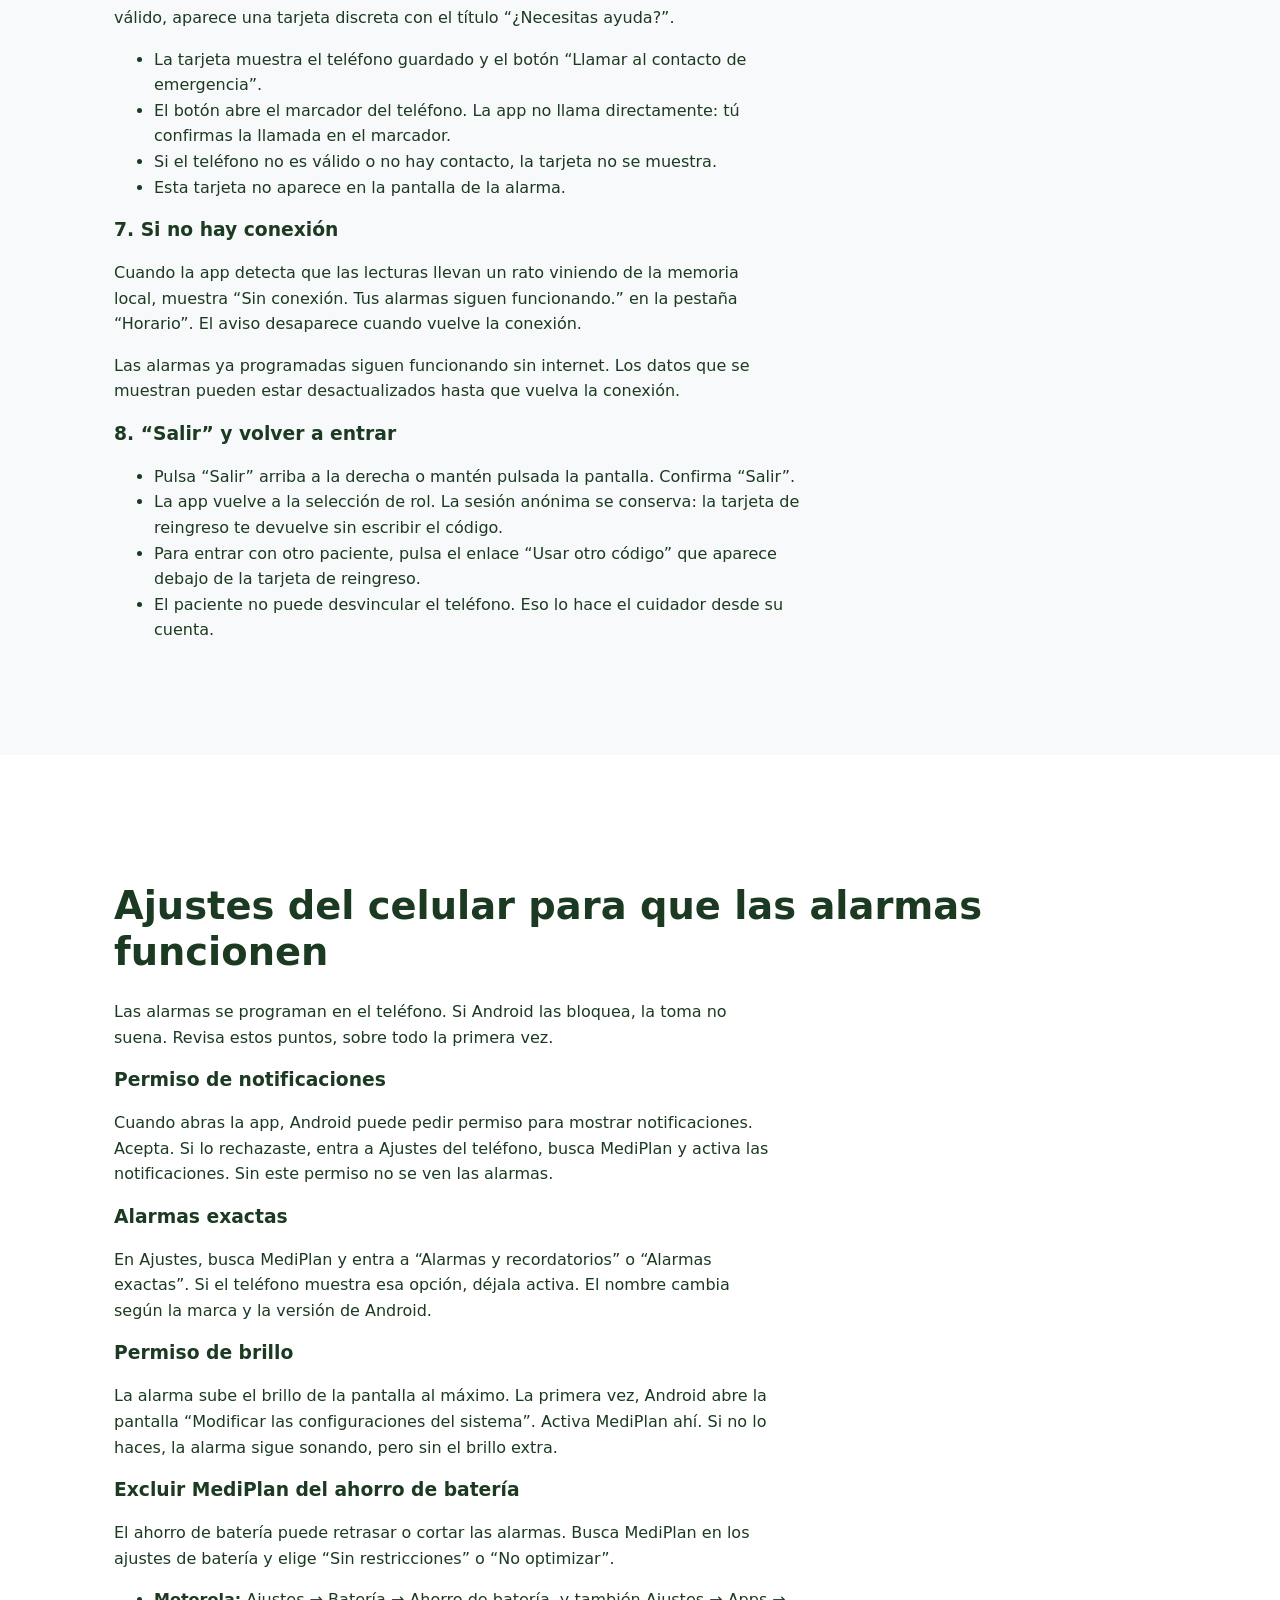
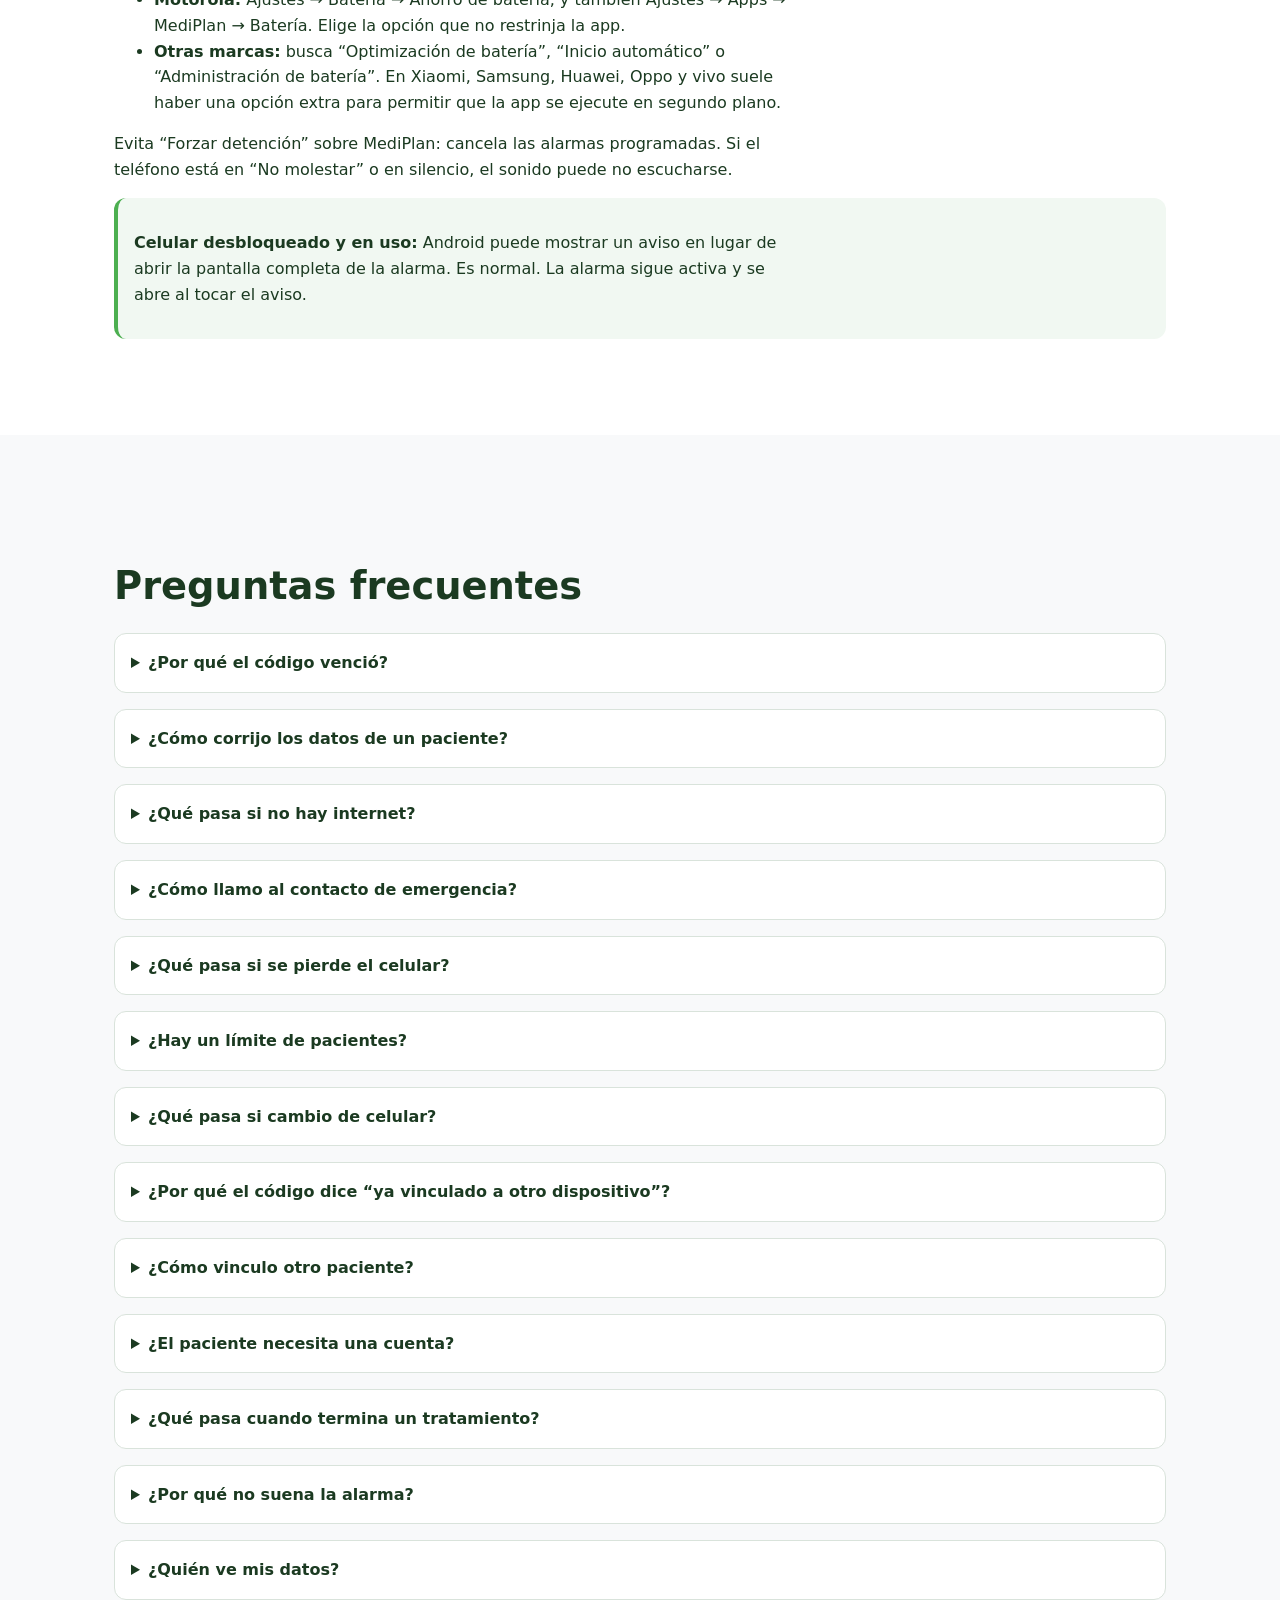
==== commit 986888e3: "Landing: fondo, contraste, pasos y menú Más" ====
--- a/docs/index.html
+++ b/docs/index.html
@@ -144,7 +144,7 @@
       <div class="wrap">
         <h2 id="como-funciona-titulo">Cómo funciona en 3 pasos</h2>
         <ol class="steps">
-          <li>
+          <li class="step" data-step="1">
             <h3>El cuidador crea al paciente y su tratamiento</h3>
             <p>Agrega el nombre, el medicamento, la dosis y los días de la semana en que corresponde cada toma.</p>
           </li>
@@ -152,7 +152,7 @@
             <h3>El paciente se vincula con un código</h3>
             <p>Elige “Paciente” y escribe el código <code>MEDI-XXXXXX</code> una sola vez. Los códigos nuevos vencen a las 72 horas; si vence, el cuidador puede generar otro. La app recuerda el vínculo en ese teléfono.</p>
           </li>
-          <li>
+          <li class="step" data-step="3">
             <h3>La alarma suena y el paciente confirma</h3>
             <p>Pulsa “YA” cuando ya tomó la dosis. Si necesita esperar, pulsa “Recordar” y la alarma vuelve en 5 minutos.</p>
           </li>
